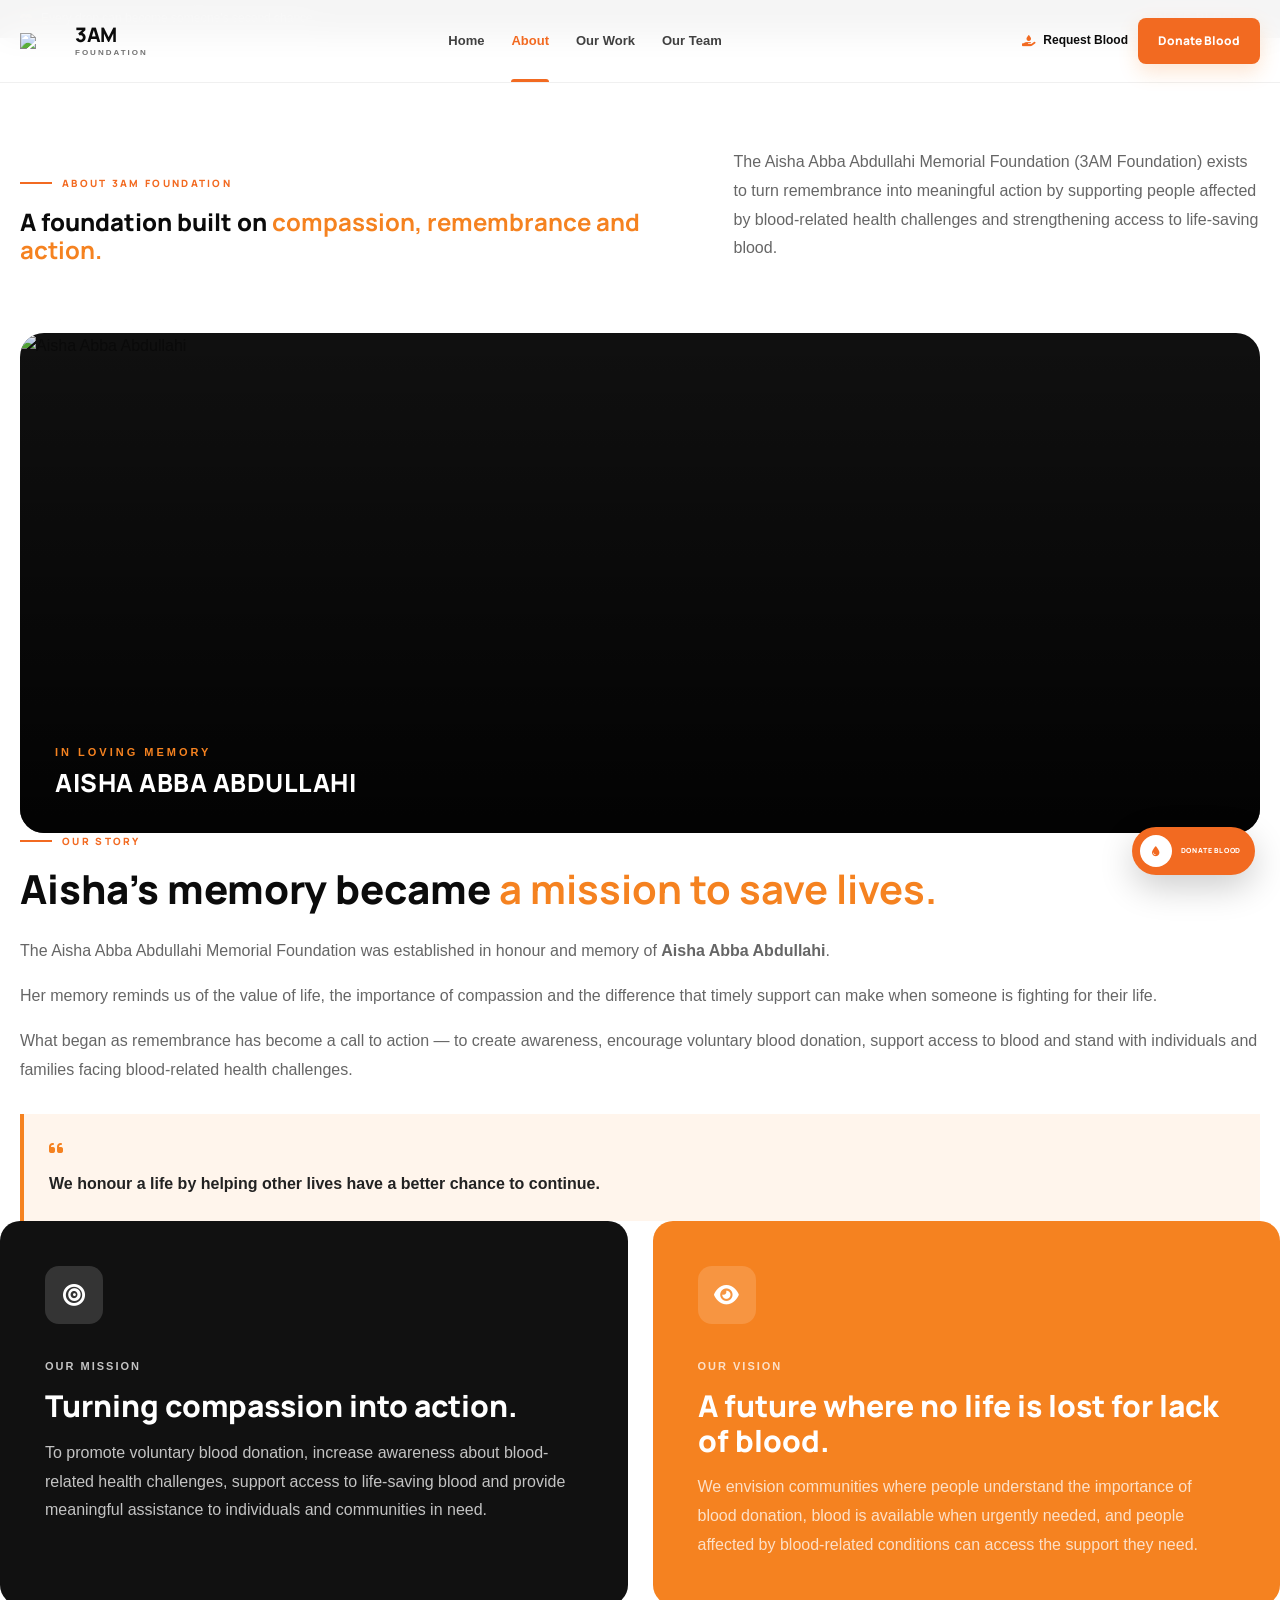
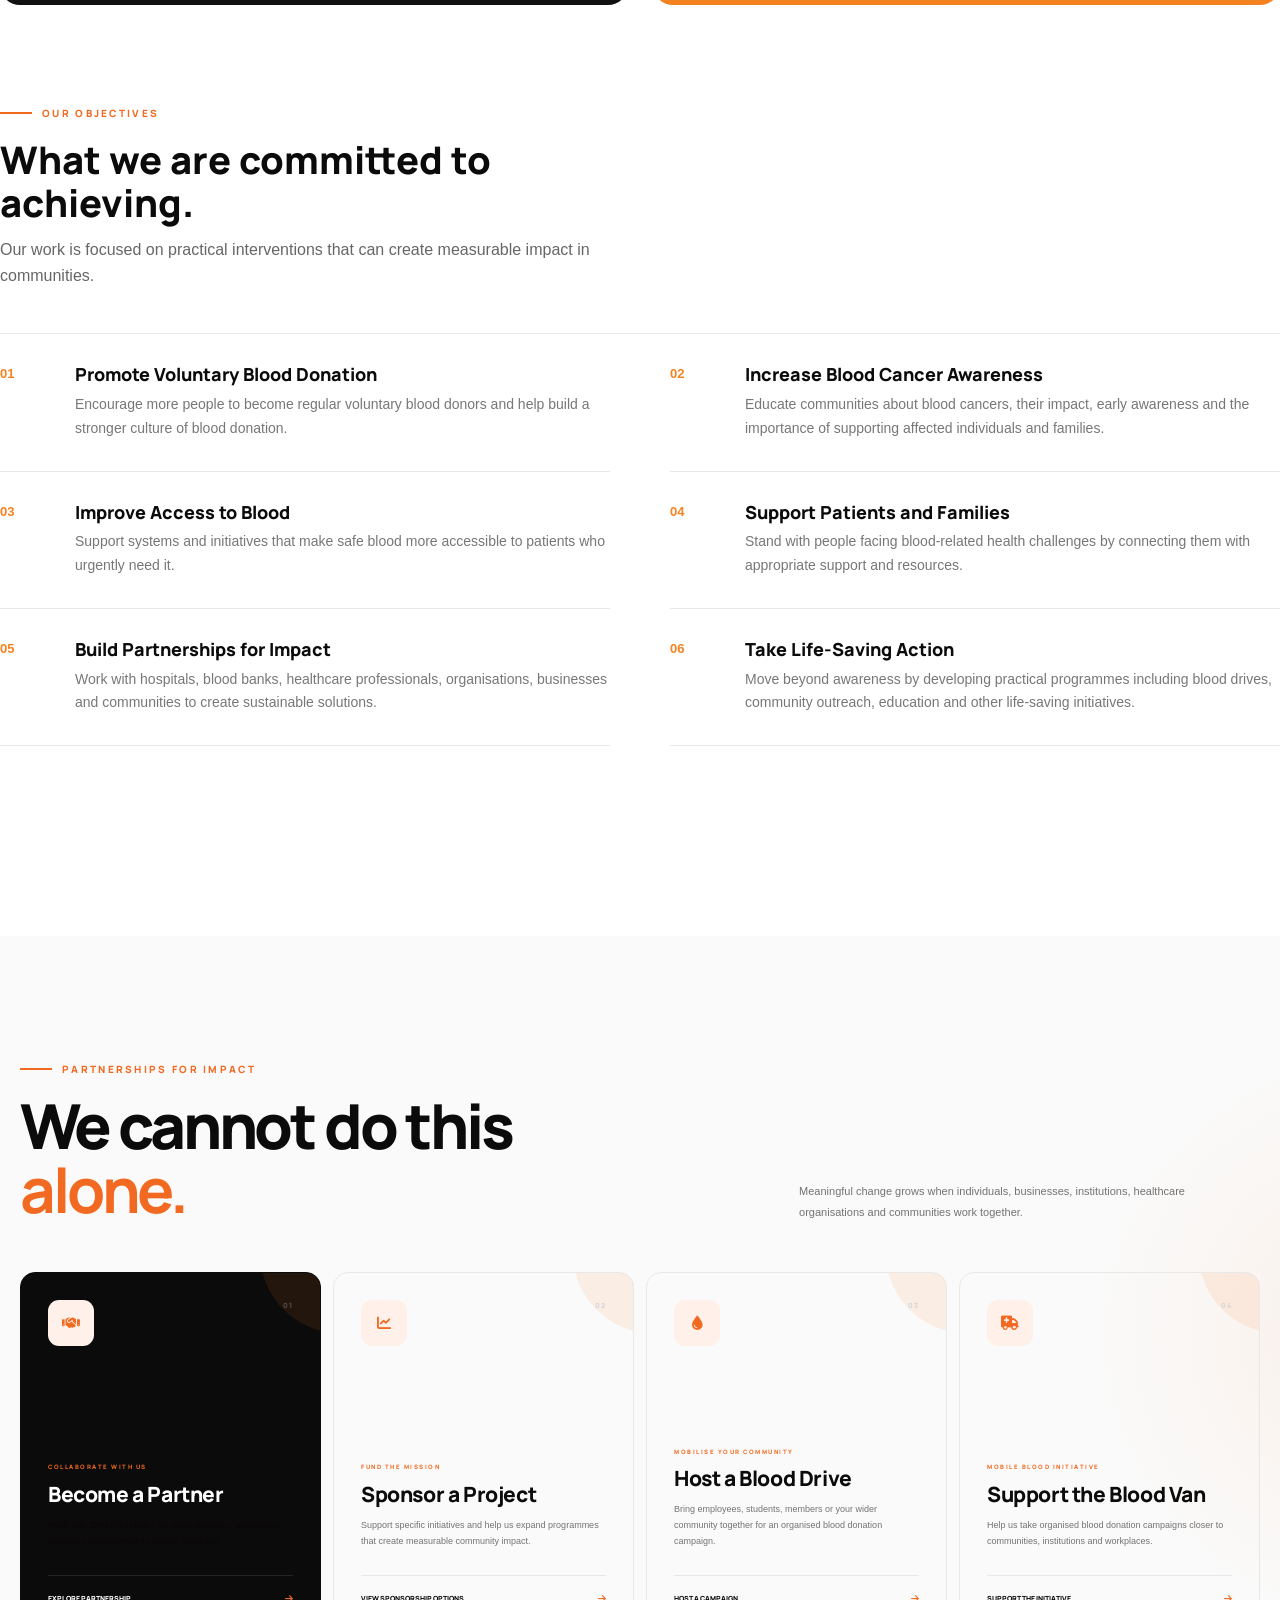
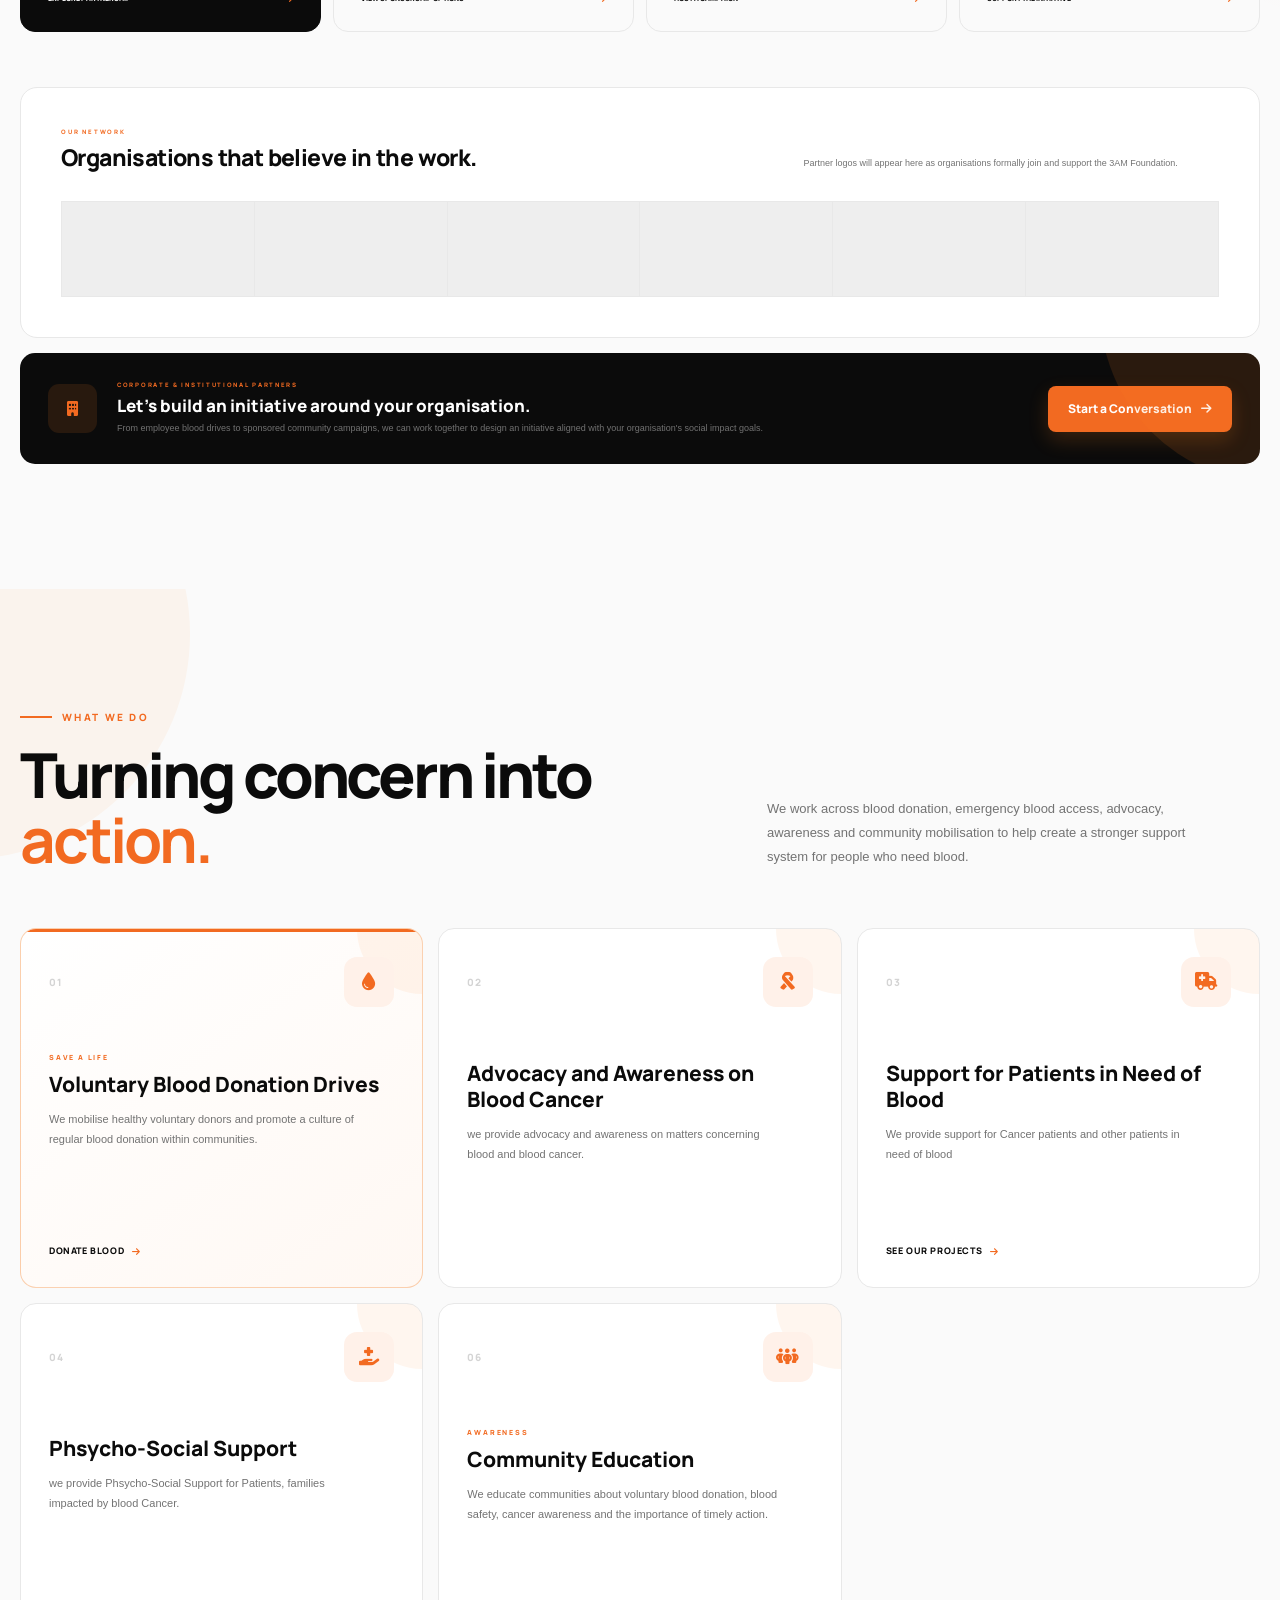
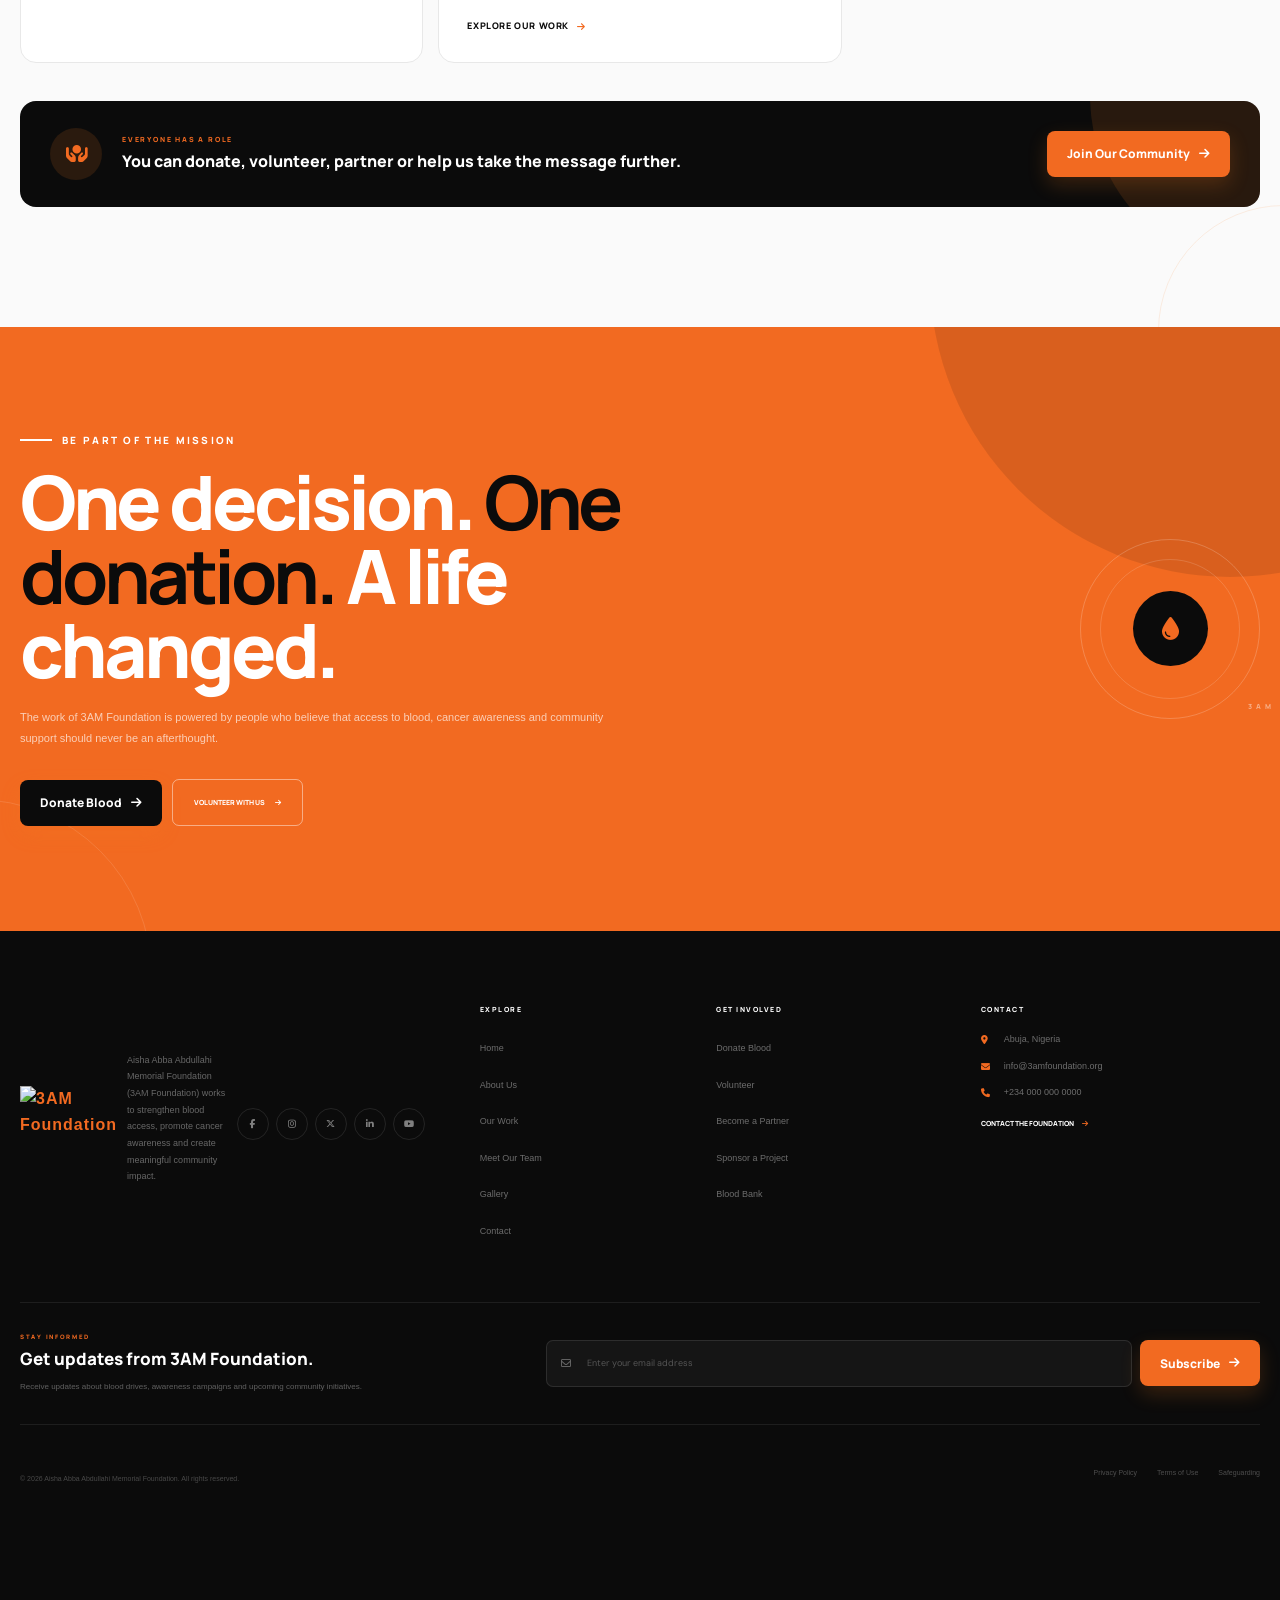
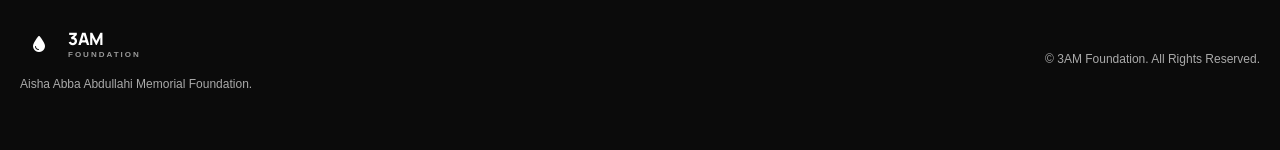
==== about.html @ 21e10d6b "Add files via upload" ====
<!DOCTYPE html>
<html lang="en">

<head>
    <meta charset="UTF-8">

    <meta name="viewport"
        content="width=device-width, initial-scale=1.0">

    <meta name="description"
        content="Aisha Abba Abdullahi Memorial Foundation (3AM Foundation) — advancing blood donation, blood cancer awareness, emergency blood access and community health advocacy.">

    <meta name="keywords"
        content="3AM Foundation, Aisha Abba Abdullahi Memorial Foundation, blood donation, blood cancer, blood bank, Nigeria, Abuja">

    <meta name="author"
        content="Aisha Abba Abdullahi Memorial Foundation">

    <meta name="theme-color"
        content="#f47b20">

    <title>
        3AM Foundation | Every Drop Can Save a Life
    </title>

    <!-- ================================
         GOOGLE FONTS
    ================================= -->

    <link rel="preconnect"
        href="https://fonts.googleapis.com">

    <link rel="preconnect"
        href="https://fonts.gstatic.com"
        crossorigin>

    <link href="https://fonts.googleapis.com/css2?family=DM+Sans:wght@400;500;600;700&family=Manrope:wght@400;500;600;700;800&display=swap"
        rel="stylesheet">


    <!-- ================================
         FONT AWESOME
    ================================= -->

    <link rel="stylesheet"
        href="https://cdnjs.cloudflare.com/ajax/libs/font-awesome/6.7.2/css/all.min.css">


    <!-- ================================
         MAIN STYLESHEET
    ================================= -->

    <link rel="stylesheet"
        href="style.css">

</head>


<body>


    <!-- ==================================================
         PAGE LOADER
    =================================================== -->

    <div class="page-loader" id="pageLoader">

        <div class="loader-content">

            <div class="loader-symbol">
                <i class="fa-solid fa-droplet"></i>
            </div>

            <span>3AM FOUNDATION</span>

        </div>

    </div>



    <!-- ==================================================
         ANNOUNCEMENT BAR
    =================================================== -->

    <div class="announcement-bar">

        <div class="container announcement-inner">

            <div class="announcement-message">

                <i class="fa-solid fa-heart-pulse"></i>

                <span>
                    Every drop can become someone's second chance.
                </span>

            </div>


            <a href="donate-blood.html"
                class="announcement-link">

                Donate Blood
                <i class="fa-solid fa-arrow-right"></i>

            </a>

        </div>

    </div>



    <!-- ==================================================
         NAVIGATION
    =================================================== -->

    <header class="site-header" id="siteHeader">

        <div class="container nav-container">


            <!-- LOGO -->

            <a href="index.html"
                class="brand"
                aria-label="3AM Foundation Home">

                <div class="brand-mark">

                    <img src="images/3amlogo.png">

                </div>


                <div class="brand-text">

                    <strong>3AM</strong>

                    <span>
                        FOUNDATION
                    </span>

                </div>

            </a>



            <!-- DESKTOP NAVIGATION -->

            <nav class="main-nav"
                id="mainNav"
                aria-label="Main Navigation">

                <ul>

                    <li>
                        <a href="index.html"
                            class="nav-link">
                            Home
                        </a>
                    </li>

                    <li>
                        <a href="about.html"
                            class="nav-link active">
                            About
                        </a>
                    </li>

                    <li>
                        <a href="ourwork.html"
                            class="nav-link">
                            Our Work
                        </a>
                    </li>


                    <li>
                        <a href="team.html"
                            class="nav-link">
                            Our Team
                        </a>
                    </li>


                </ul>

            </nav>



            <!-- NAV ACTIONS -->

            <div class="nav-actions">

                <a href="request-blood.html"
                    class="nav-request">

                    <i class="fa-solid fa-hand-holding-droplet"></i>

                    Request Blood

                </a>


                <a href="donate-blood.html"
                    class="btn btn-orange nav-donate">

                    Donate Blood

                </a>

            </div>



            <!-- MOBILE MENU BUTTON -->

            <button class="mobile-menu-toggle"
                id="mobileMenuToggle"
                aria-label="Open navigation menu"
                aria-expanded="false"
                aria-controls="mainNav">

                <span></span>
                <span></span>
                <span></span>

            </button>

        </div>

    </header>



    <!-- ==================================================
         MOBILE NAVIGATION OVERLAY
    =================================================== -->

    <div class="mobile-nav-overlay"
        id="mobileNavOverlay"></div>



    <!-- ==================================================
         MAIN CONTENT
    =================================================== -->

    <main id="mainContent">


        <!-- ==================================================
             INDEX PART 2 WILL START HERE
        =================================================== -->

       <!-- ==================================================
     HERO SECTION
================================================== -->




<!-- ==================================================
     ABOUT 3AM FOUNDATION
================================================== -->

<section class="home-about-section" id="about">

    <div class="container">

        <!-- ==================================================
             SECTION HEADER
        ================================================== -->

        <div class="home-about-header reveal">

            <div>

                <div class="section-eyebrow">

                    <span></span>

                    ABOUT 3AM FOUNDATION

                </div>

                <h2>

                    A foundation built on
                    <strong>compassion, remembrance and action.</strong>

                </h2>

            </div>

            <div class="home-about-intro">

                <p>

                    The Aisha Abba Abdullahi Memorial Foundation
                    (3AM Foundation) exists to turn remembrance
                    into meaningful action by supporting people
                    affected by blood-related health challenges
                    and strengthening access to life-saving blood.

                </p>

            </div>

        </div>



        <!-- ==================================================
             OUR STORY
        ================================================== -->

      <div class="home-about-story-image">

    <img
        src="images/aisha.jpeg"
        alt="Aisha Abba Abdullahi"
    >

    <div class="aisha-image-overlay">

        <span>
            IN LOVING MEMORY
        </span>

        <h4>
            AISHA ABBA ABDULLAHI
        </h4>

    </div>

</div>


            <div class="home-about-story-content">

                <div class="section-eyebrow">

                    <span></span>

                    OUR STORY

                </div>

                <h3>

                    Aisha's memory became
                    <strong>a mission to save lives.</strong>

                </h3>

                <p>

                    The Aisha Abba Abdullahi Memorial Foundation
                    was established in honour and memory of
                    <strong>Aisha Abba Abdullahi</strong>.

                </p>

                <p>

                    Her memory reminds us of the value of life,
                    the importance of compassion and the difference
                    that timely support can make when someone is
                    fighting for their life.

                </p>

                <p>

                    What began as remembrance has become a call
                    to action — to create awareness, encourage
                    voluntary blood donation, support access to
                    blood and stand with individuals and families
                    facing blood-related health challenges.

                </p>

                <div class="story-highlight">

                    <i class="fa-solid fa-quote-left"></i>

                    <p>

                        We honour a life by helping other lives
                        have a better chance to continue.

                    </p>

                </div>

            </div>

        </div>



        <!-- ==================================================
             MISSION & VISION
        ================================================== -->

        <div class="home-about-purpose reveal">

            <!-- MISSION -->

            <div class="about-purpose-card">

                <div class="about-purpose-icon">

                    <i class="fa-solid fa-bullseye"></i>

                </div>

                <span>
                    OUR MISSION
                </span>

                <h3>
                    Turning compassion into action.
                </h3>

                <p>

                    To promote voluntary blood donation,
                    increase awareness about blood-related
                    health challenges, support access to
                    life-saving blood and provide meaningful
                    assistance to individuals and communities
                    in need.

                </p>

            </div>



            <!-- VISION -->

            <div class="about-purpose-card">

                <div class="about-purpose-icon">

                    <i class="fa-solid fa-eye"></i>

                </div>

                <span>
                    OUR VISION
                </span>

                <h3>
                    A future where no life is lost for lack of blood.
                </h3>

                <p>

                    We envision communities where people
                    understand the importance of blood donation,
                    blood is available when urgently needed,
                    and people affected by blood-related
                    conditions can access the support they need.

                </p>

            </div>

        </div>



        <!-- ==================================================
             OUR OBJECTIVES
        ================================================== -->

        <div class="home-about-objectives reveal">

            <div class="objectives-header">

                <div class="section-eyebrow">

                    <span></span>

                    OUR OBJECTIVES

                </div>

                <h3>
                    What we are committed to achieving.
                </h3>

                <p>

                    Our work is focused on practical interventions
                    that can create measurable impact in communities.

                </p>

            </div>


            <div class="objectives-list">

                <!-- OBJECTIVE 01 -->

                <div class="objective-item">

                    <div class="objective-number">
                        01
                    </div>

                    <div>

                        <h4>
                            Promote Voluntary Blood Donation
                        </h4>

                        <p>

                            Encourage more people to become
                            regular voluntary blood donors and
                            help build a stronger culture of
                            blood donation.

                        </p>

                    </div>

                </div>



                <!-- OBJECTIVE 02 -->

                <div class="objective-item">

                    <div class="objective-number">
                        02
                    </div>

                    <div>

                        <h4>
                            Increase Blood Cancer Awareness
                        </h4>

                        <p>

                            Educate communities about blood
                            cancers, their impact, early awareness
                            and the importance of supporting
                            affected individuals and families.

                        </p>

                    </div>

                </div>



                <!-- OBJECTIVE 03 -->

                <div class="objective-item">

                    <div class="objective-number">
                        03
                    </div>

                    <div>

                        <h4>
                            Improve Access to Blood
                        </h4>

                        <p>

                            Support systems and initiatives that
                            make safe blood more accessible to
                            patients who urgently need it.

                        </p>

                    </div>

                </div>



                <!-- OBJECTIVE 04 -->

                <div class="objective-item">

                    <div class="objective-number">
                        04
                    </div>

                    <div>

                        <h4>
                            Support Patients and Families
                        </h4>

                        <p>

                            Stand with people facing blood-related
                            health challenges by connecting them
                            with appropriate support and resources.

                        </p>

                    </div>

                </div>



                <!-- OBJECTIVE 05 -->

                <div class="objective-item">

                    <div class="objective-number">
                        05
                    </div>

                    <div>

                        <h4>
                            Build Partnerships for Impact
                        </h4>

                        <p>

                            Work with hospitals, blood banks,
                            healthcare professionals, organisations,
                            businesses and communities to create
                            sustainable solutions.

                        </p>

                    </div>

                </div>



                <!-- OBJECTIVE 06 -->

                <div class="objective-item">

                    <div class="objective-number">
                        06
                    </div>

                    <div>

                        <h4>
                            Take Life-Saving Action
                        </h4>

                        <p>

                            Move beyond awareness by developing
                            practical programmes including blood
                            drives, community outreach, education
                            and other life-saving initiatives.

                        </p>

                    </div>

                </div>

            </div>

        </div>
    </div>

</section>


<!-- ==================================================
     PARTNERS & SPONSORS
================================================== -->

<section class="home-partners-section" id="partners">

    <div class="container">

        <!-- ==================================================
             SECTION HEADER
        ================================================== -->

        <div class="home-partners-header reveal">

            <div>

                <div class="section-eyebrow">

                    <span></span>

                    PARTNERSHIPS FOR IMPACT

                </div>


                <h2>

                    We cannot do this
                    <strong>alone.</strong>

                </h2>

            </div>


            <p>

                Meaningful change grows when individuals,
                businesses, institutions, healthcare
                organisations and communities work together.

            </p>

        </div>



        <!-- ==================================================
             PARTNERSHIP CARDS
        ================================================== -->

        <div class="partnership-options">


            <!-- ==================================================
                 BECOME A PARTNER
            ================================================== -->

            <a
                href="partners.html"
                class="partnership-card partnership-card-primary reveal"
            >

                <div class="partnership-card-top">

                    <div class="partnership-icon">

                        <i class="fa-solid fa-handshake"></i>

                    </div>


                    <span class="partnership-number">
                        01
                    </span>

                </div>


                <div class="partnership-card-content">

                    <span>
                        COLLABORATE WITH US
                    </span>


                    <h3>
                        Become a Partner
                    </h3>


                    <p>

                        Work with 3AM Foundation on
                        blood donation, awareness,
                        advocacy and community
                        impact initiatives.

                    </p>

                </div>


                <div class="partnership-card-footer">

                    <span>
                        Explore Partnership
                    </span>

                    <i class="fa-solid fa-arrow-right"></i>

                </div>

            </a>



            <!-- ==================================================
                 SPONSOR PROJECTS
            ================================================== -->

            <a
                href="sponsors.html"
                class="partnership-card reveal"
            >

                <div class="partnership-card-top">

                    <div class="partnership-icon">

                        <i class="fa-solid fa-chart-line"></i>

                    </div>


                    <span class="partnership-number">
                        02
                    </span>

                </div>


                <div class="partnership-card-content">

                    <span>
                        FUND THE MISSION
                    </span>


                    <h3>
                        Sponsor a Project
                    </h3>


                    <p>

                        Support specific initiatives
                        and help us expand programmes
                        that create measurable
                        community impact.

                    </p>

                </div>


                <div class="partnership-card-footer">

                    <span>
                        View Sponsorship Options
                    </span>

                    <i class="fa-solid fa-arrow-right"></i>

                </div>

            </a>



            <!-- ==================================================
                 HOST A BLOOD DRIVE
            ================================================== -->

            <a
                href="partners.html#blood-drive"
                class="partnership-card reveal"
            >

                <div class="partnership-card-top">

                    <div class="partnership-icon">

                        <i class="fa-solid fa-droplet"></i>

                    </div>


                    <span class="partnership-number">
                        03
                    </span>

                </div>


                <div class="partnership-card-content">

                    <span>
                        MOBILISE YOUR COMMUNITY
                    </span>


                    <h3>
                        Host a Blood Drive
                    </h3>


                    <p>

                        Bring employees, students,
                        members or your wider community
                        together for an organised
                        blood donation campaign.

                    </p>

                </div>


                <div class="partnership-card-footer">

                    <span>
                        Host a Campaign
                    </span>

                    <i class="fa-solid fa-arrow-right"></i>

                </div>

            </a>



            <!-- ==================================================
                 SUPPORT THE VAN
            ================================================== -->

            <a
                href="sponsors.html#blood-donation-van"
                class="partnership-card reveal"
            >

                <div class="partnership-card-top">

                    <div class="partnership-icon">

                        <i class="fa-solid fa-truck-medical"></i>

                    </div>


                    <span class="partnership-number">
                        04
                    </span>

                </div>


                <div class="partnership-card-content">

                    <span>
                        MOBILE BLOOD INITIATIVE
                    </span>


                    <h3>
                        Support the Blood Van
                    </h3>


                    <p>

                        Help us take organised blood
                        donation campaigns closer to
                        communities, institutions and
                        workplaces.

                    </p>

                </div>


                <div class="partnership-card-footer">

                    <span>
                        Support the Initiative
                    </span>

                    <i class="fa-solid fa-arrow-right"></i>

                </div>

            </a>

        </div>



        <!-- ==================================================
             PARTNER LOGOS
        ================================================== -->

        <div class="partner-network reveal">

            <div class="partner-network-header">

                <div>

                    <span>
                        OUR NETWORK
                    </span>

                    <h3>
                        Organisations that believe
                        in the work.
                    </h3>

                </div>


                <p>

                    Partner logos will appear here as
                    organisations formally join and
                    support the 3AM Foundation.

                </p>

            </div>



            <!-- ==================================================
                 LOGO GRID
            ================================================== -->

            <div class="partner-logo-grid">


                <div class="partner-logo">

                    <img
                        src="images/partners/partner-01.png"
                        alt="Partner organisation"
                        loading="lazy"
                    >

                </div>


                <div class="partner-logo">

                    <img
                        src="images/partners/partner-02.png"
                        alt="Partner organisation"
                        loading="lazy"
                    >

                </div>


                <div class="partner-logo">

                    <img
                        src="images/partners/partner-03.png"
                        alt="Partner organisation"
                        loading="lazy"
                    >

                </div>


                <div class="partner-logo">

                    <img
                        src="images/partners/partner-04.png"
                        alt="Partner organisation"
                        loading="lazy"
                    >

                </div>


                <div class="partner-logo">

                    <img
                        src="images/partners/partner-05.png"
                        alt="Partner organisation"
                        loading="lazy"
                    >

                </div>


                <div class="partner-logo">

                    <img
                        src="images/partners/partner-06.png"
                        alt="Partner organisation"
                        loading="lazy"
                    >

                </div>


            </div>

        </div>



        <!-- ==================================================
             CORPORATE CTA
        ================================================== -->

        <div class="corporate-partner-cta reveal">

            <div class="corporate-partner-cta-icon">

                <i class="fa-solid fa-building"></i>

            </div>


            <div class="corporate-partner-cta-content">

                <span>
                    CORPORATE &amp; INSTITUTIONAL PARTNERS
                </span>


                <h3>
                    Let's build an initiative
                    around your organisation.
                </h3>


                <p>

                    From employee blood drives to sponsored
                    community campaigns, we can work together
                    to design an initiative aligned with your
                    organisation's social impact goals.

                </p>

            </div>


            <a
                href="contact.html"
                class="btn btn-orange"
            >

                Start a Conversation

                <i class="fa-solid fa-arrow-right"></i>

            </a>

        </div>

    </div>

</section>


<!-- ==================================================
     WHAT WE DO
================================================== -->

<section class="what-we-do-section" id="what-we-do">

    <div class="container">


        <!-- ==================================================
             SECTION INTRO
        ================================================== -->

        <div class="what-we-do-header reveal">

            <div>

                <div class="section-eyebrow">

                    <span></span>

                    WHAT WE DO

                </div>


                <h2>

                    Turning concern into
                    <strong>action.</strong>

                </h2>

            </div>


            <div class="what-we-do-intro">

                <p>

                    We work across blood donation,
                    emergency blood access, advocacy,
                    awareness and community mobilisation
                    to help create a stronger support system
                    for people who need blood.

                </p>

            </div>

        </div>



        <!-- ==================================================
             SERVICES GRID
        ================================================== -->

        <div class="services-grid">


            <!-- ==================================================
                 01 — BLOOD DONATION
            ================================================== -->

            <article
                class="service-card service-card-featured reveal"
            >

                <div class="service-card-top">

                    <span class="service-number">
                        01
                    </span>


                    <div class="service-icon">

                        <i class="fa-solid fa-droplet"></i>

                    </div>

                </div>


                <div class="service-card-content">

                    <span class="service-label">
                        SAVE A LIFE
                    </span>


                    <h3>
                        Voluntary Blood Donation Drives
                    </h3>


                    <p>
                        We mobilise healthy voluntary donors
                        and promote a culture of regular blood
                        donation within communities.
                    </p>

                </div>


                <a
                    href="donate-blood.html"
                    class="service-link"
                >

                    Donate Blood

                    <i class="fa-solid fa-arrow-right"></i>

                </a>

            </article>



            <!-- ==================================================
                 02 -- CANCER SUPPORT
            ================================================== -->

            <article
                class="service-card reveal"
            >

                <div class="service-card-top">

                    <span class="service-number">
                        02
                    </span>


                    <div class="service-icon">

                        <i class="fa-solid fa-ribbon"></i>

                    </div>

                </div>


                <div class="service-card-content">

                    <span class="service-label">
                    </span>


                    <h3>
Advocacy and Awareness on Blood Cancer                  
                  </h3>


                    <p>
                       we provide advocacy and awareness on matters concerning blood and blood cancer.
                    </p>

                </div>


              

            </article>



            <!-- ==================================================
                 03 — PATIENT SUPPORT
            ================================================== -->

            <article
                class="service-card reveal"
            >

                <div class="service-card-top">

                    <span class="service-number">
                        03
                    </span>


                    <div class="service-icon">

                        <i class="fa-solid fa-truck-medical"></i>

                    </div>

                </div>


                <div class="service-card-content">

                    <span class="service-label">
                    </span>


                    <h3>
                   Support for Patients in Need of Blood </h3>


                    <p>
                        We provide support for Cancer patients and other patients in need of blood
                    </p>

                </div>


                <a
                    href="ourwork.html"
                    class="service-link"
                >

                    See Our Projects

                    <i class="fa-solid fa-arrow-right"></i>

                </a>

            </article>



            <!-- ==================================================
                 04 — BLOOD REQUESTS
            ================================================== -->

            <article
                class="service-card reveal"
            >

                <div class="service-card-top">

                    <span class="service-number">
                        04
                    </span>


                    <div class="service-icon">

                        <i class="fa-solid fa-hand-holding-medical"></i>

                    </div>

                </div>


                <div class="service-card-content">

                    <span class="service-label">
                    </span>


                    <h3>
Phsycho-Social Support                    </h3>


                    <p>
                        we provide Phsycho-Social Support for Patients, families impacted by blood Cancer.
                    </p>

                </div>


                <!-- <a
                    href="request-blood.html"
                    class="service-link"
                >

                    Request Blood

                    <i class="fa-solid fa-arrow-right"></i>

                </a> -->

            </article>





            <!-- ==================================================
                 06 — COMMUNITY EDUCATION
            ================================================== -->

            <article
                class="service-card reveal"
            >

                <div class="service-card-top">

                    <span class="service-number">
                        06
                    </span>


                    <div class="service-icon">

                        <i class="fa-solid fa-people-group"></i>

                    </div>

                </div>


                <div class="service-card-content">

                    <span class="service-label">
                        AWARENESS
                    </span>


                    <h3>
                        Community Education
                    </h3>


                    <p>
                        We educate communities about voluntary
                        blood donation, blood safety, cancer
                        awareness and the importance of timely
                        action.
                    </p>

                </div>


                <a
                    href="ourwork.html"
                    class="service-link"
                >

                    Explore Our Work

                    <i class="fa-solid fa-arrow-right"></i>

                </a>

            </article>

        </div>



        <!-- ==================================================
             BOTTOM CTA
        ================================================== -->

        <div class="what-we-do-bottom reveal">

            <div class="what-we-do-bottom-icon">

                <i class="fa-solid fa-hands-holding-circle"></i>

            </div>


            <div class="what-we-do-bottom-content">

                <span>
                    EVERYONE HAS A ROLE
                </span>


                <h3>
                    You can donate, volunteer,
                    partner or help us take the
                    message further.
                </h3>

            </div>


            <a
                href="volunteer.html"
                class="btn btn-orange"
            >

                Join Our Community

                <i class="fa-solid fa-arrow-right"></i>

            </a>

        </div>

    </div>

</section>




<!-- ==================================================
     FINAL CALL TO ACTION
================================================== -->

<section class="final-impact-section">

    <div class="container">

        <div class="final-impact-wrapper reveal">

            <div class="final-impact-content">

                <div class="section-eyebrow final-impact-eyebrow">

                    <span></span>

                    BE PART OF THE MISSION

                </div>


                <h2>

                    One decision.
                    <strong>One donation.</strong>
                    A life changed.

                </h2>


                <p>

                    The work of 3AM Foundation is powered by
                    people who believe that access to blood,
                    cancer awareness and community support
                    should never be an afterthought.

                </p>


                <div class="final-impact-actions">

                    <a
                        href="donate-blood.html"
                        class="btn btn-orange"
                    >

                        Donate Blood

                        <i class="fa-solid fa-arrow-right"></i>

                    </a>


                    <a
                        href="volunteer.html"
                        class="btn btn-outline-light"
                    >

                        Volunteer With Us

                        <i class="fa-solid fa-arrow-right"></i>

                    </a>

                </div>

            </div>


            <div class="final-impact-mark">

                <div class="final-impact-circle">

                    <i class="fa-solid fa-droplet"></i>

                </div>

                <span>
                    3AM
                </span>

            </div>

        </div>

    </div>

</section>



<!-- ==================================================
     FOOTER
================================================== -->

<footer class="site-footer">

    <div class="container">

        <!-- ==================================================
             FOOTER TOP
        ================================================== -->

        <div class="footer-main">

            <!-- ==================================================
                 BRAND
            ================================================== -->

            <div class="footer-brand">

                <a
                    href="index.html"
                    class="footer-logo"
                >

                    <img
                        src="assets/logo/3am-logo.png"
                        alt="3AM Foundation logo"
                    >

                </a>


                <p>

                    Aisha Abba Abdullahi Memorial Foundation
                    (3AM Foundation) works to strengthen blood
                    access, promote cancer awareness and create
                    meaningful community impact.

                </p>


                <div class="footer-socials">

                    <a
                        href="#"
                        aria-label="Facebook"
                    >

                        <i class="fa-brands fa-facebook-f"></i>

                    </a>


                    <a
                        href="#"
                        aria-label="Instagram"
                    >

                        <i class="fa-brands fa-instagram"></i>

                    </a>


                    <a
                        href="#"
                        aria-label="X"
                    >

                        <i class="fa-brands fa-x-twitter"></i>

                    </a>


                    <a
                        href="#"
                        aria-label="LinkedIn"
                    >

                        <i class="fa-brands fa-linkedin-in"></i>

                    </a>


                    <a
                        href="#"
                        aria-label="YouTube"
                    >

                        <i class="fa-brands fa-youtube"></i>

                    </a>

                </div>

            </div>



            <!-- ==================================================
                 QUICK LINKS
            ================================================== -->

            <div class="footer-column">

                <h4>
                    Explore
                </h4>


                <ul>

                    <li>
                        <a href="index.html">
                            Home
                        </a>
                    </li>

                    <li>
                        <a href="about.html">
                            About Us
                        </a>
                    </li>

                    <li>
                        <a href="our-work.html">
                            Our Work
                        </a>
                    </li>

                    <li>
                        <a href="team.html">
                            Meet Our Team
                        </a>
                    </li>

                    <li>
                        <a href="gallery.html">
                            Gallery
                        </a>
                    </li>

                    <li>
                        <a href="contact.html">
                            Contact
                        </a>
                    </li>

                </ul>

            </div>



            <!-- ==================================================
                 GET INVOLVED
            ================================================== -->

            <div class="footer-column">

                <h4>
                    Get Involved
                </h4>


                <ul>

                    <li>
                        <a href="donate-blood.html">
                            Donate Blood
                        </a>
                    </li>


                    <li>
                        <a href="volunteer.html">
                            Volunteer
                        </a>
                    </li>

                    <li>
                        <a href="partners.html">
                            Become a Partner
                        </a>
                    </li>

                    <li>
                        <a href="sponsors.html">
                            Sponsor a Project
                        </a>
                    </li>

                    <li>
                        <a href="blood-bank.html">
                            Blood Bank
                        </a>
                    </li>

                </ul>

            </div>



            <!-- ==================================================
                 CONTACT
            ================================================== -->

            <div class="footer-column footer-contact">

                <h4>
                    Contact
                </h4>


                <div class="footer-contact-item">

                    <i class="fa-solid fa-location-dot"></i>

                    <span>
                        Abuja, Nigeria
                    </span>

                </div>


                <div class="footer-contact-item">

                    <i class="fa-solid fa-envelope"></i>

                    <a href="mailto:info@3amfoundation.org">

                        info@3amfoundation.org

                    </a>

                </div>


                <div class="footer-contact-item">

                    <i class="fa-solid fa-phone"></i>

                    <a href="tel:+2340000000000">

                        +234 000 000 0000

                    </a>

                </div>


                <a
                    href="contact.html"
                    class="footer-contact-link"
                >

                    Contact the Foundation

                    <i class="fa-solid fa-arrow-right"></i>

                </a>

            </div>

        </div>



        <!-- ==================================================
             NEWSLETTER / UPDATES
        ================================================== -->

        <div class="footer-updates">

            <div class="footer-updates-content">

                <span>
                    STAY INFORMED
                </span>


                <h3>
                    Get updates from 3AM Foundation.
                </h3>


                <p>

                    Receive updates about blood drives,
                    awareness campaigns and upcoming
                    community initiatives.

                </p>

            </div>


            <form
                class="footer-subscribe-form"
                id="footerSubscribeForm"
            >

                <div class="footer-input-wrap">

                    <i class="fa-regular fa-envelope"></i>

                    <input
                        type="email"
                        name="email"
                        placeholder="Enter your email address"
                        autocomplete="email"
                        required
                    >

                </div>


                <button
                    type="submit"
                    class="btn btn-orange"
                >

                    Subscribe

                    <i class="fa-solid fa-arrow-right"></i>

                </button>

            </form>

        </div>



        <!-- ==================================================
             FOOTER BOTTOM
        ================================================== -->

        <div class="footer-bottom">

            <p>

                © <span id="currentYear">2026</span>
                Aisha Abba Abdullahi Memorial Foundation.
                All rights reserved.

            </p>


            <div class="footer-legal">

                <a href="#">
                    Privacy Policy
                </a>

                <a href="#">
                    Terms of Use
                </a>

                <a href="#">
                    Safeguarding
                </a>

            </div>

        </div>

    </div>

</footer>



<!-- ==================================================
     FLOATING DONATE BUTTON
================================================== -->

<a
    href="donate-blood.html"
    class="floating-donate"
    aria-label="Donate Blood"
>

    <span class="floating-donate-icon">

        <i class="fa-solid fa-droplet"></i>

    </span>


    <span class="floating-donate-text">

        Donate Blood

    </span>

</a>



<!-- ==================================================
     BACK TO TOP
================================================== -->

<button
    class="back-to-top"
    id="backToTop"
    aria-label="Back to top"
>

    <i class="fa-solid fa-arrow-up"></i>

</button>



<!-- ==================================================
     MOBILE ACTION BAR
================================================== -->

<div class="mobile-action-bar">

    <a href="donate-blood.html">

        <i class="fa-solid fa-droplet"></i>

        <span>
            Donate
        </span>

    </a>


    <a href="request-blood.html">

        <i class="fa-solid fa-hand-holding-medical"></i>

        <span>
            Request
        </span>

    </a>


    <a href="blood-bank.html">

        <i class="fa-solid fa-building-columns"></i>

        <span>
            Blood Bank
        </span>

    </a>


    <a href="contact.html">

        <i class="fa-solid fa-phone"></i>

        <span>
            Contact
        </span>

    </a>

</div>

    </main>



    <!-- ==================================================
         FOOTER PLACEHOLDER
         FULL FOOTER WILL BE ADDED LATER
    =================================================== -->

    <footer class="site-footer">

        <div class="container footer-placeholder">

            <div>

                <div class="footer-brand">

                    <div class="brand-mark">

                        <i class="fa-solid fa-droplet"></i>

                    </div>

                    <div class="brand-text">

                        <strong>3AM</strong>

                        <span>FOUNDATION</span>

                    </div>

                </div>

                <p>
                    Aisha Abba Abdullahi Memorial Foundation.
                </p>

            </div>


            <p class="footer-copy">

                © <span id="currentYear"></span>
                3AM Foundation.
                All Rights Reserved.

            </p>

        </div>

    </footer>



    <!-- ==================================================
         MAIN JAVASCRIPT
    =================================================== -->

    <script src="script.js"></script>

</body>

</html>
---- style.css ----
/* =========================================================
   3AM FOUNDATION
   GLOBAL STYLESHEET
========================================================= */


/* =========================================================
   ROOT VARIABLES
========================================================= */

:root {

    /* Brand Colors */

    --orange: #f47b20;
    --orange-dark: #d9630d;
    --orange-light: #fff1e6;
    --orange-soft: #fff8f3;

    --black: #0b0b0b;
    --black-soft: #151515;

    --white: #ffffff;

    --grey-50: #fafafa;
    --grey-100: #f4f4f4;
    --grey-200: #e8e8e8;
    --grey-300: #d4d4d4;
    --grey-500: #737373;
    --grey-700: #404040;

    /* Typography */

    --font-heading: "Manrope", sans-serif;
    --font-body: "DM Sans", sans-serif;

    /* Layout */

    --container-width: 1240px;

    /* Radius */

    --radius-small: 8px;
    --radius-medium: 14px;
    --radius-large: 24px;

    /* Shadows */

    --shadow-small:
        0 4px 18px rgba(0, 0, 0, 0.06);

    --shadow-medium:
        0 12px 35px rgba(0, 0, 0, 0.10);

    --shadow-large:
        0 25px 70px rgba(0, 0, 0, 0.15);

    /* Transition */

    --transition-fast:
        0.2s ease;

    --transition:
        0.35s ease;

}


/* =========================================================
   RESET
========================================================= */

* {

    margin: 0;
    padding: 0;

    box-sizing: border-box;

}


html {

    scroll-behavior: smooth;

}


body {

    font-family: var(--font-body);

    background: var(--white);

    color: var(--black);

    line-height: 1.6;

    overflow-x: hidden;

}


body.menu-open {

    overflow: hidden;

}


img {

    max-width: 100%;

    display: block;

}


a {

    color: inherit;

    text-decoration: none;

}


button,
input,
textarea,
select {

    font: inherit;

}


button {

    border: none;

    cursor: pointer;

}


ul {

    list-style: none;

}


/* =========================================================
   GLOBAL CONTAINER
========================================================= */

.container {

    width: min(
        calc(100% - 40px),
        var(--container-width)
    );

    margin-inline: auto;

}


/* =========================================================
   TYPOGRAPHY
========================================================= */

h1,
h2,
h3,
h4,
h5,
h6 {

    font-family: var(--font-heading);

    line-height: 1.15;

    font-weight: 800;

}


p {

    color: var(--grey-700);

}


/* =========================================================
   PAGE LOADER
========================================================= */

.page-loader {

    position: fixed;

    inset: 0;

    z-index: 9999;

    display: flex;

    align-items: center;

    justify-content: center;

    background: var(--black);

    transition:
        opacity 0.6s ease,
        visibility 0.6s ease;

}


.page-loader.loaded {

    opacity: 0;

    visibility: hidden;

}


.loader-content {

    display: flex;

    flex-direction: column;

    align-items: center;

    gap: 14px;

    color: var(--white);

    font-family: var(--font-heading);

    font-size: 12px;

    letter-spacing: 3px;

    font-weight: 700;

}


.loader-symbol {

    width: 58px;

    height: 58px;

    display: flex;

    align-items: center;

    justify-content: center;

    border-radius: 50%;

    background: var(--orange);

    color: var(--white);

    font-size: 25px;

    animation: loaderPulse 1.2s infinite ease-in-out;

}


/* =========================================================
   ANNOUNCEMENT BAR
========================================================= */

.announcement-bar {

    background: var(--black);

    color: var(--white);

    min-height: 38px;

    display: flex;

    align-items: center;

}


.announcement-inner {

    display: flex;

    align-items: center;

    justify-content: space-between;

    gap: 20px;

}


.announcement-message {

    display: flex;

    align-items: center;

    gap: 9px;

    font-size: 12px;

    font-weight: 500;

}


.announcement-message i {

    color: var(--orange);

}


.announcement-link {

    display: flex;

    align-items: center;

    gap: 7px;

    color: var(--orange);

    font-size: 12px;

    font-weight: 700;

    text-transform: uppercase;

    letter-spacing: 0.5px;

    transition:
        color var(--transition-fast),
        gap var(--transition-fast);

}


.announcement-link:hover {

    color: var(--white);

    gap: 11px;

}


/* =========================================================
   HEADER
========================================================= */

.site-header {

    position: sticky;

    top: 0;

    z-index: 1000;

    background:
        rgba(255, 255, 255, 0.96);

    backdrop-filter:
        blur(15px);

    border-bottom:
        1px solid rgba(0, 0, 0, 0.06);

    transition:
        box-shadow var(--transition),
        background var(--transition);

}


.site-header.scrolled {

    box-shadow: var(--shadow-small);

}


/* =========================================================
   NAV CONTAINER
========================================================= */

.nav-container {

    min-height: 82px;

    display: flex;

    align-items: center;

    justify-content: space-between;

    gap: 25px;

}


/* =========================================================
   BRAND
========================================================= */

.brand {

    display: inline-flex;

    align-items: center;

    gap: 11px;

    flex-shrink: 0;

}


.brand-mark {

    width: 44px;

    height: 44px;

    border-radius: 12px;

    display: flex;

    align-items: center;

    justify-content: center;


    font-size: 20px;


}


.brand-text {

    display: flex;

    flex-direction: column;

    line-height: 1;

}


.brand-text strong {

    font-family: var(--font-heading);

    font-size: 20px;

    font-weight: 800;

    letter-spacing: -0.5px;

}


.brand-text span {

    margin-top: 4px;

    color: var(--grey-500);

    font-size: 8px;

    letter-spacing: 2px;

    font-weight: 700;

}


/* =========================================================
   MAIN NAVIGATION
========================================================= */

.main-nav ul {

    display: flex;

    align-items: center;

    gap: 27px;

}


.nav-link {

    position: relative;

    display: inline-flex;

    align-items: center;

    min-height: 82px;

    color: var(--grey-700);

    font-size: 13px;

    font-weight: 600;

    transition:
        color var(--transition-fast);

}


.nav-link::after {

    content: "";

    position: absolute;

    left: 0;

    bottom: 0;

    width: 0;

    height: 3px;

    border-radius: 10px 10px 0 0;

    background: var(--orange);

    transition:
        width var(--transition);

}


.nav-link:hover,
.nav-link.active {

    color: var(--orange);

}


.nav-link:hover::after,
.nav-link.active::after {

    width: 100%;

}


/* =========================================================
   NAV ACTIONS
========================================================= */

.nav-actions {

    display: flex;

    align-items: center;

    gap: 10px;

}


.nav-request {

    display: inline-flex;

    align-items: center;

    gap: 7px;

    color: var(--black);

    font-size: 12px;

    font-weight: 700;

    white-space: nowrap;

    transition:
        color var(--transition-fast);

}


.nav-request i {

    color: var(--orange);

}


.nav-request:hover {

    color: var(--orange);

}


/* =========================================================
   BUTTON SYSTEM
========================================================= */

.btn {

    min-height: 46px;

    padding: 0 20px;

    display: inline-flex;

    align-items: center;

    justify-content: center;

    gap: 9px;

    border-radius: 8px;

    font-family: var(--font-heading);

    font-size: 12px;

    font-weight: 800;

    transition:
        transform var(--transition-fast),
        background var(--transition-fast),
        color var(--transition-fast),
        box-shadow var(--transition-fast);

}


.btn:hover {

    transform: translateY(-2px);

}


.btn-orange {

    background: var(--orange);

    color: var(--white);

    box-shadow:
        0 8px 20px rgba(244, 123, 32, 0.20);

}


.btn-orange:hover {

    background: var(--orange-dark);

    box-shadow:
        0 12px 25px rgba(244, 123, 32, 0.28);

}


.btn-outline {

    background: transparent;

    color: var(--black);

    border: 1px solid var(--black);

}


.btn-outline:hover {

    background: var(--black);

    color: var(--white);

}


/* =========================================================
   MOBILE MENU BUTTON
========================================================= */

.mobile-menu-toggle {

    display: none;

    width: 44px;

    height: 44px;

    border-radius: 8px;

    background: var(--black);

    align-items: center;

    justify-content: center;

    flex-direction: column;

    gap: 5px;

}


.mobile-menu-toggle span {

    width: 20px;

    height: 2px;

    border-radius: 5px;

    background: var(--white);

    transition:
        transform var(--transition),
        opacity var(--transition);

}


.mobile-menu-toggle.active span:nth-child(1) {

    transform:
        translateY(7px)
        rotate(45deg);

}


.mobile-menu-toggle.active span:nth-child(2) {

    opacity: 0;

}


.mobile-menu-toggle.active span:nth-child(3) {

    transform:
        translateY(-7px)
        rotate(-45deg);

}


/* =========================================================
   MOBILE NAV OVERLAY
========================================================= */

.mobile-nav-overlay {

    position: fixed;

    inset: 0;

    z-index: 998;

    background:
        rgba(0, 0, 0, 0.55);

    opacity: 0;

    visibility: hidden;

    transition:
        opacity var(--transition),
        visibility var(--transition);

}


.mobile-nav-overlay.active {

    opacity: 1;

    visibility: visible;

}


/* =========================================================
   PART 1 PLACEHOLDER HERO
   This will be replaced/expanded in INDEX PART 2
========================================================= */

.page-placeholder {

    min-height: 620px;

    display: flex;

    align-items: center;

    position: relative;

    overflow: hidden;

    background:

        radial-gradient(
            circle at 85% 20%,
            rgba(244, 123, 32, 0.12),
            transparent 30%
        ),

        linear-gradient(
            135deg,
            var(--orange-soft),
            var(--white) 55%
        );

}


.page-placeholder::before {

    content: "";

    position: absolute;

    width: 500px;

    height: 500px;

    right: -180px;

    bottom: -220px;

    border-radius: 50%;

    background:
        rgba(244, 123, 32, 0.08);

}


.placeholder-content {

    position: relative;

    z-index: 2;

    max-width: 760px;

    padding: 90px 0;

}


.eyebrow {

    display: inline-flex;

    align-items: center;

    gap: 8px;

    margin-bottom: 20px;

    color: var(--orange-dark);

    font-family: var(--font-heading);

    font-size: 11px;

    font-weight: 800;

    letter-spacing: 2px;

    text-transform: uppercase;

}


.eyebrow::before {

    content: "";

    width: 30px;

    height: 2px;

    background: var(--orange);

}


.placeholder-content h1 {

    max-width: 800px;

    margin-bottom: 22px;

    font-size:
        clamp(42px, 6vw, 76px);

    letter-spacing: -3px;

}


.placeholder-content h1 span {

    color: var(--orange);

}


.placeholder-content p {

    max-width: 650px;

    margin-bottom: 32px;

    font-size: 17px;

    line-height: 1.8;

}


.placeholder-actions {

    display: flex;

    align-items: center;

    flex-wrap: wrap;

    gap: 12px;

}


/* =========================================================
   FOOTER PLACEHOLDER
========================================================= */

.site-footer {

    background: var(--black);

    color: var(--white);

}


.footer-placeholder {

    min-height: 180px;

    display: flex;

    align-items: center;

    justify-content: space-between;

    gap: 30px;

}


.footer-brand {

    display: flex;

    align-items: center;

    gap: 10px;

}


.footer-brand .brand-mark {

    width: 38px;

    height: 38px;

    font-size: 16px;

}


.footer-brand .brand-text strong {

    color: var(--white);

    font-size: 17px;

}


.footer-brand .brand-text span {

    color: #999;

}


.site-footer p {

    margin-top: 12px;

    color: #aaa;

    font-size: 12px;

}


.footer-copy {

    margin-top: 0 !important;

    text-align: right;

}


/* =========================================================
   LOADER ANIMATION
========================================================= */

@keyframes loaderPulse {

    0%,
    100% {

        transform: scale(1);

        box-shadow:
            0 0 0 0
            rgba(244, 123, 32, 0.4);

    }

    50% {

        transform: scale(1.08);

        box-shadow:
            0 0 0 15px
            rgba(244, 123, 32, 0);

    }

}


/* =========================================================
   RESPONSIVE
========================================================= */

@media (max-width: 1100px) {

    .main-nav ul {

        gap: 17px;

    }


    .nav-request {

        display: none;

    }

}


@media (max-width: 900px) {

    .main-nav {

        position: fixed;

        top: 0;

        right: -100%;

        z-index: 999;

        width: min(360px, 88vw);

        height: 100vh;

        padding:
            110px 30px 40px;

        background: var(--white);

        box-shadow:
            -15px 0 50px
            rgba(0, 0, 0, 0.12);

        transition:
            right 0.4s ease;

        overflow-y: auto;

    }


    .main-nav.active {

        right: 0;

    }


    .main-nav ul {

        display: flex;

        flex-direction: column;

        align-items: stretch;

        gap: 0;

    }


    .nav-link {

        min-height: auto;

        padding: 17px 0;

        font-size: 15px;

        border-bottom:
            1px solid var(--grey-200);

    }


    .nav-link::after {

        display: none;

    }


    .nav-link.active {

        color: var(--orange);

    }


    .nav-actions {

        display: none;

    }


    .mobile-menu-toggle {

        display: flex;

        position: relative;

        z-index: 1001;

    }


    .placeholder-content {

        padding: 80px 0;

    }

}


@media (max-width: 600px) {

    .container {

        width: min(
            calc(100% - 28px),
            var(--container-width)
        );

    }


    .announcement-inner {

        justify-content: center;

    }


    .announcement-message span {

        display: none;

    }


    .announcement-link {

        font-size: 11px;

    }


    .nav-container {

        min-height: 72px;

    }


    .brand-mark {

        width: 40px;

        height: 40px;

        font-size: 18px;

    }


    .brand-text strong {

        font-size: 18px;

    }


    .page-placeholder {

        min-height: 650px;

    }


    .placeholder-content {

        padding: 70px 0;

    }


    .placeholder-content h1 {

        font-size: 43px;

        letter-spacing: -2px;

    }


    .placeholder-content p {

        font-size: 15px;

    }


    .placeholder-actions {

        flex-direction: column;

        align-items: stretch;

    }


    .placeholder-actions .btn {

        width: 100%;

    }


    .footer-placeholder {

        padding: 45px 0;

        flex-direction: column;

        align-items: flex-start;

    }


    .footer-copy {

        text-align: left;

    }

}


@media (max-width: 380px) {

    .placeholder-content h1 {

        font-size: 38px;

    }

}

/* =========================================================
   INDEX PART 2
   HERO SECTION
========================================================= */


/* =========================================================
   HERO WRAPPER
========================================================= */

.hero {

    position: relative;

    min-height: calc(100vh - 120px);

    min-height: 760px;

    display: flex;

    align-items: center;

    overflow: hidden;

    background: var(--black);

    color: var(--white);

}


/* =========================================================
   HERO BACKGROUND
========================================================= */

.hero-background {

    position: absolute;

    inset: 0;

    z-index: 0;

}


.hero-image {

    width: 100%;

    height: 100%;

    object-fit: cover;

    object-position: center;

    animation:
        heroImageZoom 12s
        ease-in-out infinite alternate;

}


/* =========================================================
   HERO OVERLAY
========================================================= */

.hero-overlay {

    position: absolute;

    inset: 0;

    z-index: 1;

    background:

        linear-gradient(
            90deg,
            rgba(0, 0, 0, 0.92) 0%,
            rgba(0, 0, 0, 0.78) 42%,
            rgba(0, 0, 0, 0.50) 72%,
            rgba(0, 0, 0, 0.70) 100%
        );

}


/* =========================================================
   HERO ORANGE GLOWS
========================================================= */

.hero-glow {

    position: absolute;

    z-index: 2;

    border-radius: 50%;

    pointer-events: none;

    filter: blur(20px);

}


.hero-glow-one {

    width: 420px;

    height: 420px;

    top: -220px;

    right: 5%;

    background:
        rgba(244, 123, 32, 0.16);

}


.hero-glow-two {

    width: 300px;

    height: 300px;

    bottom: -180px;

    left: 38%;

    background:
        rgba(244, 123, 32, 0.10);

}


/* =========================================================
   HERO CONTAINER
========================================================= */

.hero-container {

    position: relative;

    z-index: 5;

    width: min(
        calc(100% - 40px),
        var(--container-width)
    );

    min-height: 760px;

    display: flex;

    align-items: center;

    justify-content: space-between;

    gap: 80px;

}


/* =========================================================
   HERO CONTENT
========================================================= */

.hero-content {

    width: min(720px, 100%);

    padding:
        80px 0;

}


.hero-eyebrow {

    display: flex;

    align-items: center;

    gap: 12px;

    margin-bottom: 22px;

    color: var(--orange);

    font-family: var(--font-heading);

    font-size: 10px;

    font-weight: 800;

    letter-spacing: 2.4px;

    text-transform: uppercase;

    animation:
        heroFadeUp 0.8s
        0.15s both;

}


.eyebrow-line {

    width: 38px;

    height: 2px;

    flex-shrink: 0;

    background: var(--orange);

}


/* =========================================================
   HERO TITLE
========================================================= */

.hero-title {

    max-width: 850px;

    margin-bottom: 27px;

    color: var(--white);

    font-size:
        clamp(48px, 6.2vw, 82px);

    font-weight: 800;

    line-height: 1.03;

    letter-spacing: -4px;

    animation:
        heroFadeUp 0.9s
        0.3s both;

}


.hero-title span {

    display: block;

    color: var(--orange);

}


/* =========================================================
   HERO DESCRIPTION
========================================================= */

.hero-description {

    max-width: 660px;

    margin-bottom: 34px;

    color: rgba(255, 255, 255, 0.82);

    font-size: 16px;

    line-height: 1.85;

    animation:
        heroFadeUp 0.9s
        0.45s both;

}


/* =========================================================
   HERO ACTIONS
========================================================= */

.hero-actions {

    display: flex;

    align-items: center;

    flex-wrap: wrap;

    gap: 12px;

    animation:
        heroFadeUp 0.9s
        0.6s both;

}


.hero-primary-btn {

    min-height: 54px;

    padding-inline: 23px;

}


.hero-light-btn {

    min-height: 54px;

    color: var(--white);

    border:
        1px solid rgba(255, 255, 255, 0.35);

    background:
        rgba(255, 255, 255, 0.08);

    backdrop-filter: blur(8px);

}


.hero-light-btn:hover {

    color: var(--black);

    background: var(--white);

    border-color: var(--white);

}


/* =========================================================
   HERO TRUST MESSAGE
========================================================= */

.hero-trust {

    display: flex;

    align-items: center;

    gap: 12px;

    max-width: 500px;

    margin-top: 35px;

    padding-top: 24px;

    border-top:
        1px solid
        rgba(255, 255, 255, 0.14);

    animation:
        heroFadeUp 0.9s
        0.75s both;

}


.trust-icon {

    width: 40px;

    height: 40px;

    flex-shrink: 0;

    display: flex;

    align-items: center;

    justify-content: center;

    border-radius: 50%;

    background:
        rgba(244, 123, 32, 0.15);

    color: var(--orange);

    font-size: 16px;

}


.hero-trust strong {

    display: block;

    margin-bottom: 3px;

    color: var(--white);

    font-family: var(--font-heading);

    font-size: 12px;

}


.hero-trust span {

    display: block;

    color:
        rgba(255, 255, 255, 0.58);

    font-size: 11px;

}


/* =========================================================
   HERO SIDE CARD
========================================================= */

.hero-side-card {

    position: relative;

    width: 360px;

    flex-shrink: 0;

    animation:
        heroCardReveal 1s
        0.75s both;

}


/* =========================================================
   FLOATING BLOOD DROP
========================================================= */

.floating-blood-drop {

    position: absolute;

    top: -45px;

    right: -25px;

    z-index: 4;

}


.blood-drop-circle {

    width: 72px;

    height: 72px;

    display: flex;

    align-items: center;

    justify-content: center;

    border-radius: 50%;

    background: var(--orange);

    color: var(--white);

    font-size: 26px;

    border:
        5px solid
        rgba(255, 255, 255, 0.15);

    box-shadow:
        0 15px 45px
        rgba(244, 123, 32, 0.35);

    animation:
        bloodDropFloat 3s
        ease-in-out infinite;

}


/* =========================================================
   IMPACT CARD
========================================================= */

.hero-impact-card {

    position: relative;

    padding: 35px;

    border:
        1px solid
        rgba(255, 255, 255, 0.15);

    border-radius: 20px;

    background:
        rgba(12, 12, 12, 0.76);

    backdrop-filter:
        blur(18px);

    box-shadow:
        0 30px 80px
        rgba(0, 0, 0, 0.35);

}


.impact-label {

    display: inline-block;

    margin-bottom: 17px;

    color: var(--orange);

    font-family: var(--font-heading);

    font-size: 9px;

    font-weight: 800;

    letter-spacing: 2px;

}


.hero-impact-card h3 {

    max-width: 280px;

    color: var(--white);

    font-size: 25px;

    line-height: 1.3;

    letter-spacing: -1px;

}


.impact-divider {

    width: 100%;

    height: 1px;

    margin: 25px 0;

    background:
        rgba(255, 255, 255, 0.12);

}


/* =========================================================
   IMPACT MINI GRID
========================================================= */

.impact-mini-grid {

    display: grid;

    grid-template-columns:
        repeat(2, 1fr);

    gap: 10px;

}


.impact-mini-item {

    min-height: 95px;

    padding: 16px;

    display: flex;

    flex-direction: column;

    justify-content: space-between;

    border-radius: 12px;

    background:
        rgba(255, 255, 255, 0.055);

    transition:
        transform var(--transition),
        background var(--transition);

}


.impact-mini-item:hover {

    transform: translateY(-4px);

    background:
        rgba(244, 123, 32, 0.13);

}


.impact-mini-item i {

    color: var(--orange);

    font-size: 17px;

}


.impact-mini-item span {

    color:
        rgba(255, 255, 255, 0.72);

    font-family: var(--font-heading);

    font-size: 10px;

    font-weight: 700;

    line-height: 1.4;

}


/* =========================================================
   HERO SCROLL INDICATOR
========================================================= */

.hero-scroll {

    position: absolute;

    left: 50%;

    bottom: 25px;

    z-index: 10;

    transform:
        translateX(-50%);

    display: flex;

    flex-direction: column;

    align-items: center;

    gap: 7px;

    color:
        rgba(255, 255, 255, 0.55);

    font-family: var(--font-heading);

    font-size: 8px;

    font-weight: 800;

    letter-spacing: 2px;

    transition:
        color var(--transition);

}


.hero-scroll i {

    color: var(--orange);

    font-size: 12px;

    animation:
        scrollBounce 1.8s
        infinite;

}


.hero-scroll:hover {

    color: var(--white);

}


/* =========================================================
   HERO KEYFRAMES
========================================================= */

@keyframes heroFadeUp {

    from {

        opacity: 0;

        transform:
            translateY(30px);

    }

    to {

        opacity: 1;

        transform:
            translateY(0);

    }

}


@keyframes heroCardReveal {

    from {

        opacity: 0;

        transform:
            translateX(50px)
            scale(0.96);

    }

    to {

        opacity: 1;

        transform:
            translateX(0)
            scale(1);

    }

}


@keyframes heroImageZoom {

    from {

        transform: scale(1);

    }

    to {

        transform: scale(1.06);

    }

}


@keyframes bloodDropFloat {

    0%,
    100% {

        transform:
            translateY(0)
            rotate(0deg);

    }

    50% {

        transform:
            translateY(-10px)
            rotate(4deg);

    }

}


@keyframes scrollBounce {

    0%,
    100% {

        transform:
            translateY(0);

    }

    50% {

        transform:
            translateY(6px);

    }

}


/* =========================================================
   HERO RESPONSIVE — TABLET
========================================================= */

@media (max-width: 1050px) {

    .hero {

        min-height: 760px;

    }


    .hero-container {

        gap: 35px;

    }


    .hero-content {

        max-width: 600px;

    }


    .hero-title {

        font-size:
            clamp(45px, 6vw, 68px);

    }


    .hero-side-card {

        width: 320px;

    }


    .hero-impact-card {

        padding: 28px;

    }

}


/* =========================================================
   HERO RESPONSIVE — MOBILE
========================================================= */

@media (max-width: 900px) {

    .hero {

        min-height:
            calc(100svh - 110px);

        min-height: 720px;

    }


    .hero-container {

        min-height: 720px;

        display: flex;

        align-items: center;

    }


    .hero-overlay {

        background:

            linear-gradient(
                90deg,
                rgba(0, 0, 0, 0.91),
                rgba(0, 0, 0, 0.74)
            );

    }


    .hero-content {

        max-width: 720px;

    }


    .hero-side-card {

        display: none;

    }


    .hero-scroll {

        bottom: 18px;

    }

}


/* =========================================================
   HERO RESPONSIVE — SMALL MOBILE
========================================================= */

@media (max-width: 600px) {

    .hero {

        min-height:
            calc(100svh - 110px);

        min-height: 700px;

    }


    .hero-container {

        width:
            min(
                calc(100% - 28px),
                var(--container-width)
            );

        min-height: 700px;

    }


    .hero-content {

        padding:
            65px 0 75px;

    }


    .hero-eyebrow {

        margin-bottom: 17px;

        font-size: 8px;

        letter-spacing: 1.5px;

    }


    .eyebrow-line {

        width: 25px;

    }


    .hero-title {

        margin-bottom: 20px;

        font-size:
            clamp(42px, 13vw, 58px);

        letter-spacing: -2.8px;

        line-height: 1.02;

    }


    .hero-description {

        margin-bottom: 27px;

        font-size: 14px;

        line-height: 1.75;

    }


    .hero-actions {

        width: 100%;

        flex-direction: column;

        align-items: stretch;

    }


    .hero-actions .btn {

        width: 100%;

    }


    .hero-trust {

        margin-top: 28px;

        padding-top: 20px;

    }


    .hero-scroll {

        display: none;

    }

}


/* =========================================================
   REDUCED MOTION
========================================================= */

@media (prefers-reduced-motion: reduce) {

    .hero-image,
    .blood-drop-circle,
    .hero-scroll i {

        animation: none;

    }


    .hero-content,
    .hero-side-card,
    .hero-eyebrow,
    .hero-description,
    .hero-actions,
    .hero-trust {

        animation: none;

    }

}


/* =========================================================
   INDEX PART 3
   IMPACT STATISTICS
========================================================= */


/* =========================================================
   IMPACT SECTION
========================================================= */

.impact-section {

    position: relative;

    padding: 115px 0;

    background: var(--white);

    overflow: hidden;

}


/* =========================================================
   DECORATIVE BACKGROUND
========================================================= */

.impact-section::before {

    content: "";

    position: absolute;

    width: 450px;

    height: 450px;

    right: -250px;

    top: -180px;

    border-radius: 50%;

    background:
        rgba(244, 123, 32, 0.055);

    pointer-events: none;

}


.impact-section::after {

    content: "";

    position: absolute;

    width: 250px;

    height: 250px;

    left: -150px;

    bottom: -120px;

    border-radius: 50%;

    border:
        1px solid
        rgba(244, 123, 32, 0.12);

    pointer-events: none;

}


/* =========================================================
   IMPACT HEADING
========================================================= */

.impact-heading {

    position: relative;

    z-index: 2;

    max-width: 720px;

    margin-bottom: 55px;

}


.section-eyebrow {

    display: flex;

    align-items: center;

    gap: 10px;

    margin-bottom: 17px;

    color: var(--orange);

    font-family: var(--font-heading);

    font-size: 10px;

    font-weight: 800;

    letter-spacing: 2.3px;

}


.section-eyebrow span {

    width: 32px;

    height: 2px;

    background: var(--orange);

}


.impact-heading h2 {

    margin-bottom: 18px;

    color: var(--black);

    font-size:
        clamp(36px, 5vw, 58px);

    letter-spacing: -2.5px;

    line-height: 1.08;

}


.impact-heading h2 strong {

    color: var(--orange);

}


.impact-heading p {

    max-width: 650px;

    color: var(--grey-500);

    font-size: 15px;

    line-height: 1.8;

}


/* =========================================================
   IMPACT GRID
========================================================= */

.impact-grid {

    position: relative;

    z-index: 2;

    display: grid;

    grid-template-columns:
        repeat(4, 1fr);

    gap: 1px;

    overflow: hidden;

    border:
        1px solid
        var(--grey-200);

    border-radius: 20px;

    background: var(--grey-200);

    box-shadow: var(--shadow-small);

}


/* =========================================================
   IMPACT STAT CARD
========================================================= */

.impact-stat {

    position: relative;

    min-height: 285px;

    padding: 32px 28px;

    background: var(--white);

    transition:
        transform var(--transition),
        background var(--transition);

}


.impact-stat::before {

    content: "";

    position: absolute;

    left: 0;

    top: 0;

    width: 0;

    height: 3px;

    background: var(--orange);

    transition:
        width 0.4s ease;

}


.impact-stat:hover {

    background:
        var(--orange-soft);

    transform:
        translateY(-5px);

    z-index: 3;

}


.impact-stat:hover::before {

    width: 100%;

}


/* =========================================================
   IMPACT ICON
========================================================= */

.impact-icon {

    width: 48px;

    height: 48px;

    display: flex;

    align-items: center;

    justify-content: center;

    margin-bottom: 25px;

    border-radius: 12px;

    background: var(--orange-light);

    color: var(--orange);

    font-size: 18px;

    transition:
        transform var(--transition),
        background var(--transition),
        color var(--transition);

}


.impact-stat:hover .impact-icon {

    transform:
        rotate(-5deg)
        scale(1.08);

    background: var(--orange);

    color: var(--white);

}


/* =========================================================
   IMPACT NUMBER
========================================================= */

.impact-number {

    display: flex;

    align-items: baseline;

    margin-bottom: 8px;

    color: var(--black);

    font-family: var(--font-heading);

    font-size:
        clamp(38px, 4vw, 52px);

    font-weight: 800;

    line-height: 1;

    letter-spacing: -2px;

}


.counter-plus {

    margin-left: 2px;

    color: var(--orange);

    font-size: 25px;

    font-weight: 800;

}


/* =========================================================
   IMPACT TITLE
========================================================= */

.impact-stat h3 {

    margin-bottom: 8px;

    color: var(--black);

    font-size: 14px;

    font-weight: 800;

}


.impact-stat p {

    max-width: 210px;

    color: var(--grey-500);

    font-size: 11px;

    line-height: 1.7;

}


/* =========================================================
   EMERGENCY MESSAGE
========================================================= */

.impact-emergency {

    position: relative;

    z-index: 2;

    margin-top: 35px;

    padding: 27px 30px;

    display: flex;

    align-items: center;

    justify-content: space-between;

    gap: 35px;

    border-radius: 18px;

    background: var(--black);

    color: var(--white);

    overflow: hidden;

}


.impact-emergency::before {

    content: "";

    position: absolute;

    width: 240px;

    height: 240px;

    right: -100px;

    top: -120px;

    border-radius: 50%;

    background:
        rgba(244, 123, 32, 0.14);

}


.impact-emergency::after {

    content: "";

    position: absolute;

    width: 2px;

    height: 100%;

    left: 0;

    top: 0;

    background: var(--orange);

}


.emergency-left {

    position: relative;

    z-index: 2;

    display: flex;

    align-items: center;

    gap: 15px;

}


.emergency-pulse {

    width: 52px;

    height: 52px;

    flex-shrink: 0;

    display: flex;

    align-items: center;

    justify-content: center;

    border-radius: 50%;

    background:
        rgba(244, 123, 32, 0.13);

    color: var(--orange);

    font-size: 18px;

    animation:
        emergencyPulse 2s
        infinite;

}


.emergency-label {

    display: block;

    margin-bottom: 5px;

    color: var(--orange);

    font-family: var(--font-heading);

    font-size: 8px;

    font-weight: 800;

    letter-spacing: 2px;

}


.emergency-left h3 {

    color: var(--white);

    font-size: 19px;

    line-height: 1.3;

}


.emergency-right {

    position: relative;

    z-index: 2;

    display: flex;

    align-items: center;

    gap: 25px;

}


.emergency-right p {

    max-width: 370px;

    color:
        rgba(255, 255, 255, 0.58);

    font-size: 11px;

    line-height: 1.7;

}


.emergency-link {

    display: inline-flex;

    align-items: center;

    gap: 9px;

    flex-shrink: 0;

    color: var(--orange);

    font-family: var(--font-heading);

    font-size: 11px;

    font-weight: 800;

    white-space: nowrap;

    transition:
        gap var(--transition-fast),
        color var(--transition-fast);

}


.emergency-link:hover {

    gap: 13px;

    color: var(--white);

}


/* =========================================================
   REVEAL ANIMATION
========================================================= */

.reveal {

    opacity: 0;

    transform:
        translateY(30px);

    transition:
        opacity 0.8s ease,
        transform 0.8s ease;

}


.reveal.visible {

    opacity: 1;

    transform:
        translateY(0);

}


/* =========================================================
   STAT CARD STAGGER
========================================================= */

.impact-stat:nth-child(1) {

    transition-delay: 0.05s;

}


.impact-stat:nth-child(2) {

    transition-delay: 0.12s;

}


.impact-stat:nth-child(3) {

    transition-delay: 0.19s;

}


.impact-stat:nth-child(4) {

    transition-delay: 0.26s;

}


/* =========================================================
   EMERGENCY PULSE
========================================================= */

@keyframes emergencyPulse {

    0% {

        box-shadow:
            0 0 0 0
            rgba(244, 123, 32, 0.30);

    }

    70% {

        box-shadow:
            0 0 0 12px
            rgba(244, 123, 32, 0);

    }

    100% {

        box-shadow:
            0 0 0 0
            rgba(244, 123, 32, 0);

    }

}


/* =========================================================
   TABLET
========================================================= */

@media (max-width: 950px) {

    .impact-section {

        padding: 90px 0;

    }


    .impact-grid {

        grid-template-columns:
            repeat(2, 1fr);

    }


    .impact-stat {

        min-height: 250px;

    }


    .impact-emergency {

        align-items: flex-start;

        flex-direction: column;

        gap: 25px;

    }


    .emergency-right {

        width: 100%;

        justify-content: space-between;

    }

}


/* =========================================================
   MOBILE
========================================================= */

@media (max-width: 600px) {

    .impact-section {

        padding: 75px 0;

    }


    .impact-heading {

        margin-bottom: 35px;

    }


    .impact-heading h2 {

        font-size: 37px;

        letter-spacing: -1.8px;

    }


    .impact-heading p {

        font-size: 14px;

    }


    .impact-grid {

        grid-template-columns: 1fr;

        border-radius: 16px;

    }


    .impact-stat {

        min-height: auto;

        padding: 27px 24px;

    }


    .impact-icon {

        margin-bottom: 20px;

    }


    .impact-number {

        font-size: 45px;

    }


    .impact-emergency {

        padding: 25px 23px;

        border-radius: 15px;

    }


    .emergency-left {

        align-items: flex-start;

    }


    .emergency-left h3 {

        font-size: 17px;

    }


    .emergency-right {

        align-items: flex-start;

        flex-direction: column;

        gap: 18px;

    }


    .emergency-right p {

        max-width: none;

    }

}


/* =========================================================
   REDUCED MOTION
========================================================= */

@media (prefers-reduced-motion: reduce) {

    .reveal {

        opacity: 1;

        transform: none;

        transition: none;

    }


    .emergency-pulse {

        animation: none;

    }

}


/* =========================================================
   INDEX PART 4
   THE PROBLEM / WHY IT MATTERS
========================================================= */


/* =========================================================
   SECTION
========================================================= */

.problem-section {

    position: relative;

    padding: 120px 0;

    background: var(--black);

    color: var(--white);

    overflow: hidden;

}


/* =========================================================
   BACKGROUND DETAILS
========================================================= */

.problem-section::before {

    content: "";

    position: absolute;

    width: 600px;

    height: 600px;

    right: -330px;

    top: -250px;

    border-radius: 50%;

    background:
        radial-gradient(
            circle,
            rgba(244, 123, 32, 0.15),
            rgba(244, 123, 32, 0) 70%
        );

    pointer-events: none;

}


.problem-section::after {

    content: "";

    position: absolute;

    width: 400px;

    height: 400px;

    left: -250px;

    bottom: -220px;

    border-radius: 50%;

    border:
        1px solid
        rgba(244, 123, 32, 0.10);

    pointer-events: none;

}


/* =========================================================
   HEADER
========================================================= */

.problem-header {

    position: relative;

    z-index: 2;

    display: grid;

    grid-template-columns:
        1.2fr 0.8fr;

    gap: 90px;

    align-items: end;

    margin-bottom: 60px;

}


.problem-heading h2 {

    max-width: 760px;

    color: var(--white);

    font-size:
        clamp(40px, 5vw, 64px);

    line-height: 1.06;

    letter-spacing: -3px;

}


.problem-heading h2 strong {

    color: var(--orange);

}


.problem-intro {

    padding-bottom: 4px;

}


.problem-intro p {

    margin-bottom: 23px;

    color:
        rgba(255, 255, 255, 0.62);

    font-size: 14px;

    line-height: 1.85;

}


.text-link {

    display: inline-flex;

    align-items: center;

    gap: 9px;

    color: var(--orange);

    font-family: var(--font-heading);

    font-size: 10px;

    font-weight: 800;

    letter-spacing: 0.4px;

    transition:
        gap var(--transition),
        color var(--transition);

}


.text-link:hover {

    gap: 14px;

    color: var(--white);

}


/* =========================================================
   PROBLEM GRID
========================================================= */

.problem-grid {

    position: relative;

    z-index: 2;

    display: grid;

    grid-template-columns:
        repeat(2, 1fr);

    gap: 18px;

}


/* =========================================================
   PROBLEM CARD
========================================================= */

.problem-card {

    display: grid;

    grid-template-columns:
        43% 57%;

    min-height: 280px;

    border:
        1px solid
        rgba(255, 255, 255, 0.10);

    border-radius: 16px;

    background:
        rgba(255, 255, 255, 0.035);

    overflow: hidden;

    transition:
        transform 0.4s ease,
        border-color 0.4s ease,
        background 0.4s ease;

}


.problem-card:hover {

    transform:
        translateY(-7px);

    border-color:
        rgba(244, 123, 32, 0.45);

    background:
        rgba(244, 123, 32, 0.055);

}


/* =========================================================
   LARGE CARD
========================================================= */

.problem-card-large {

    grid-column:
        span 2;

    grid-template-columns:
        50% 50%;

}


/* =========================================================
   IMAGE
========================================================= */

.problem-image {

    position: relative;

    min-height: 280px;

    overflow: hidden;

}


.problem-image img {

    width: 100%;

    height: 100%;

    object-fit: cover;

    transition:
        transform 0.7s ease;

}


.problem-card:hover
.problem-image img {

    transform:
        scale(1.07);

}


.problem-image-overlay {

    position: absolute;

    inset: 0;

    background:
        linear-gradient(
            90deg,
            rgba(0, 0, 0, 0.05),
            rgba(0, 0, 0, 0.45)
        );

}


.problem-number {

    position: absolute;

    top: 18px;

    left: 18px;

    width: 39px;

    height: 39px;

    display: flex;

    align-items: center;

    justify-content: center;

    border:
        1px solid
        rgba(255, 255, 255, 0.30);

    border-radius: 50%;

    background:
        rgba(0, 0, 0, 0.45);

    backdrop-filter:
        blur(8px);

    color: var(--white);

    font-family: var(--font-heading);

    font-size: 9px;

    font-weight: 800;

}


/* =========================================================
   CARD CONTENT
========================================================= */

.problem-card-content {

    padding: 32px;

    display: flex;

    flex-direction: column;

    justify-content: center;

}


.problem-card-icon {

    width: 42px;

    height: 42px;

    margin-bottom: 18px;

    display: flex;

    align-items: center;

    justify-content: center;

    border-radius: 10px;

    background:
        rgba(244, 123, 32, 0.12);

    color: var(--orange);

    font-size: 16px;

}


.problem-card-content h3 {

    margin-bottom: 10px;

    color: var(--white);

    font-size: 18px;

    line-height: 1.3;

}


.problem-card-content p {

    max-width: 400px;

    margin-bottom: 20px;

    color:
        rgba(255, 255, 255, 0.56);

    font-size: 11px;

    line-height: 1.75;

}


.problem-card-content a {

    display: inline-flex;

    align-items: center;

    gap: 8px;

    width: fit-content;

    color: var(--orange);

    font-family: var(--font-heading);

    font-size: 9px;

    font-weight: 800;

    text-transform: uppercase;

    letter-spacing: 0.6px;

    transition:
        gap var(--transition);

}


.problem-card-content a:hover {

    gap: 13px;

}


/* =========================================================
   BOTTOM BELIEF
========================================================= */

.problem-bottom {

    position: relative;

    z-index: 2;

    margin-top: 40px;

    padding: 30px 35px;

    display: flex;

    align-items: center;

    gap: 22px;

    border:
        1px solid
        rgba(244, 123, 32, 0.22);

    border-radius: 16px;

    background:
        linear-gradient(
            100deg,
            rgba(244, 123, 32, 0.10),
            rgba(255, 255, 255, 0.025)
        );

}


.problem-bottom-mark {

    width: 55px;

    height: 55px;

    flex-shrink: 0;

    display: flex;

    align-items: center;

    justify-content: center;

    border-radius: 50%;

    background: var(--orange);

    color: var(--white);

    font-size: 18px;

    box-shadow:
        0 10px 35px
        rgba(244, 123, 32, 0.20);

}


.problem-bottom-text {

    flex: 1;

}


.problem-bottom-text span {

    display: block;

    margin-bottom: 5px;

    color: var(--orange);

    font-family: var(--font-heading);

    font-size: 8px;

    font-weight: 800;

    letter-spacing: 2px;

}


.problem-bottom-text h3 {

    max-width: 680px;

    color: var(--white);

    font-size: 17px;

    line-height: 1.45;

}


/* =========================================================
   TABLET
========================================================= */

@media (max-width: 950px) {

    .problem-section {

        padding: 90px 0;

    }


    .problem-header {

        grid-template-columns: 1fr;

        gap: 25px;

        align-items: start;

    }


    .problem-grid {

        grid-template-columns: 1fr;

    }


    .problem-card-large {

        grid-column: span 1;

        grid-template-columns:
            43% 57%;

    }


    .problem-bottom {

        flex-wrap: wrap;

    }


    .problem-bottom-text {

        min-width: 250px;

    }

}


/* =========================================================
   MOBILE
========================================================= */

@media (max-width: 650px) {

    .problem-section {

        padding: 75px 0;

    }


    .problem-heading h2 {

        font-size: 39px;

        letter-spacing: -2px;

    }


    .problem-intro p {

        font-size: 13px;

    }


    .problem-card,
    .problem-card-large {

        grid-template-columns: 1fr;

    }


    .problem-image {

        min-height: 220px;

        height: 220px;

    }


    .problem-card-content {

        padding: 25px;

    }


    .problem-card-content h3 {

        font-size: 17px;

    }


    .problem-bottom {

        padding: 25px 22px;

        align-items: flex-start;

    }


    .problem-bottom-mark {

        width: 45px;

        height: 45px;

        font-size: 15px;

    }


    .problem-bottom-text {

        min-width: 0;

    }


    .problem-bottom-text h3 {

        font-size: 15px;

    }


    .problem-bottom .btn {

        width: 100%;

    }

}


/* =========================================================
   REDUCED MOTION
========================================================= */

@media (prefers-reduced-motion: reduce) {

    .problem-card,
    .problem-image img,
    .text-link,
    .problem-card-content a {

        transition: none;

    }

}

/* =========================================================
   INDEX PART 5
   ABOUT 3AM FOUNDATION PREVIEW
========================================================= */


/* =========================================================
   SECTION
========================================================= */

.about-preview-section {

    position: relative;

    padding: 125px 0;

    background: var(--white);

    overflow: hidden;

}


/* =========================================================
   BACKGROUND DETAIL
========================================================= */

.about-preview-section::before {

    content: "";

    position: absolute;

    width: 500px;

    height: 500px;

    right: -300px;

    bottom: -250px;

    border-radius: 50%;

    border:
        1px solid
        rgba(244, 123, 32, 0.12);

    pointer-events: none;

}


/* =========================================================
   MAIN GRID
========================================================= */

.about-preview-grid {

    position: relative;

    z-index: 2;

    display: grid;

    grid-template-columns:
        0.95fr 1.05fr;

    align-items: center;

    gap: 90px;

}


/* =========================================================
   VISUAL AREA
========================================================= */

.about-preview-visual {

    position: relative;

    min-height: 620px;

}


/* =========================================================
   MAIN IMAGE
========================================================= */

.about-main-image {

    position: absolute;

    top: 0;

    left: 0;

    width: 78%;

    height: 520px;

    overflow: hidden;

    border-radius: 18px;

    box-shadow:
        0 25px 70px
        rgba(0, 0, 0, 0.14);

}


.about-main-image img {

    width: 100%;

    height: 100%;

    object-fit: cover;

    transition:
        transform 0.8s ease;

}


.about-preview-visual:hover
.about-main-image img {

    transform:
        scale(1.045);

}


/* =========================================================
   SMALL IMAGE
========================================================= */

.about-small-image {

    position: absolute;

    right: 0;

    bottom: 25px;

    width: 48%;

    height: 260px;

    padding: 7px;

    border-radius: 16px;

    background: var(--white);

    box-shadow:
        0 20px 55px
        rgba(0, 0, 0, 0.17);

    overflow: hidden;

}


.about-small-image img {

    width: 100%;

    height: 100%;

    object-fit: cover;

    border-radius: 10px;

}


/* =========================================================
   FOUNDATION BADGE
========================================================= */

.about-foundation-badge {

    position: absolute;

    left: -22px;

    bottom: 80px;

    z-index: 5;

    display: flex;

    align-items: center;

    gap: 12px;

    padding: 15px 18px;

    border-radius: 12px;

    background: var(--black);

    color: var(--white);

    box-shadow:
        0 20px 50px
        rgba(0, 0, 0, 0.22);

}


.badge-icon {

    width: 38px;

    height: 38px;

    display: flex;

    align-items: center;

    justify-content: center;

    border-radius: 50%;

    background: var(--orange);

    color: var(--white);

    font-size: 14px;

}


.about-foundation-badge strong {

    display: block;

    margin-bottom: 2px;

    color: var(--orange);

    font-family: var(--font-heading);

    font-size: 13px;

    font-weight: 800;

    letter-spacing: 1px;

}


.about-foundation-badge span {

    display: block;

    color:
        rgba(255, 255, 255, 0.58);

    font-size: 9px;

}


/* =========================================================
   ORANGE CIRCLE
========================================================= */

.about-orange-circle {

    position: absolute;

    right: 7%;

    top: 10%;

    z-index: -1;

    width: 85px;

    height: 85px;

    border-radius: 50%;

    background: var(--orange);

    opacity: 0.10;

}


/* =========================================================
   CONTENT
========================================================= */

.about-preview-content {

    max-width: 650px;

}


.about-preview-content h2 {

    margin-bottom: 25px;

    color: var(--black);

    font-size:
        clamp(38px, 4.5vw, 58px);

    line-height: 1.08;

    letter-spacing: -2.8px;

}


.about-preview-content h2 strong {

    color: var(--orange);

}


.about-preview-content > p {

    max-width: 620px;

    margin-bottom: 17px;

    color: var(--grey-500);

    font-size: 14px;

    line-height: 1.85;

}


.about-preview-content .about-lead {

    color: var(--grey-700);

    font-size: 15px;

    font-weight: 500;

}


/* =========================================================
   MISSION / VISION
========================================================= */

.about-values {

    display: grid;

    grid-template-columns:
        repeat(2, 1fr);

    gap: 12px;

    margin-top: 30px;

}


.about-value {

    display: flex;

    align-items: flex-start;

    gap: 13px;

    padding: 18px;

    border:
        1px solid
        var(--grey-200);

    border-radius: 12px;

    background:
        var(--grey-50);

    transition:
        transform var(--transition),
        border-color var(--transition),
        background var(--transition);

}


.about-value:hover {

    transform:
        translateY(-4px);

    border-color:
        rgba(244, 123, 32, 0.35);

    background:
        var(--orange-soft);

}


.about-value-icon {

    width: 37px;

    height: 37px;

    flex-shrink: 0;

    display: flex;

    align-items: center;

    justify-content: center;

    border-radius: 9px;

    background: var(--orange-light);

    color: var(--orange);

    font-size: 13px;

}


.about-value span {

    display: block;

    margin-bottom: 5px;

    color: var(--orange);

    font-family: var(--font-heading);

    font-size: 7px;

    font-weight: 800;

    letter-spacing: 1.5px;

}


.about-value h3 {

    color: var(--black);

    font-size: 12px;

    line-height: 1.5;

}


/* =========================================================
   ACTIONS
========================================================= */

.about-preview-actions {

    display: flex;

    align-items: center;

    flex-wrap: wrap;

    gap: 24px;

    margin-top: 32px;

}


.about-preview-actions .text-link {

    color: var(--black);

}


.about-preview-actions .text-link:hover {

    color: var(--orange);

}


/* =========================================================
   TABLET
========================================================= */

@media (max-width: 950px) {

    .about-preview-section {

        padding: 95px 0;

    }


    .about-preview-grid {

        grid-template-columns: 1fr;

        gap: 65px;

    }


    .about-preview-visual {

        width: min(
            700px,
            100%
        );

        min-height: 560px;

        margin: auto;

    }


    .about-preview-content {

        max-width: 750px;

    }


    .about-preview-content h2 {

        max-width: 700px;

    }

}


/* =========================================================
   MOBILE
========================================================= */

@media (max-width: 650px) {

    .about-preview-section {

        padding: 75px 0;

    }


    .about-preview-grid {

        gap: 50px;

    }


    .about-preview-visual {

        min-height: 450px;

    }


    .about-main-image {

        width: 84%;

        height: 375px;

    }


    .about-small-image {

        width: 48%;

        height: 190px;

        bottom: 10px;

    }


    .about-foundation-badge {

        left: 5px;

        bottom: 45px;

        padding: 12px;

    }


    .badge-icon {

        width: 32px;

        height: 32px;

        font-size: 12px;

    }


    .about-foundation-badge strong {

        font-size: 11px;

    }


    .about-foundation-badge span {

        font-size: 8px;

    }


    .about-preview-content h2 {

        font-size: 39px;

        letter-spacing: -2px;

    }


    .about-preview-content > p {

        font-size: 13px;

    }


    .about-preview-content .about-lead {

        font-size: 14px;

    }


    .about-values {

        grid-template-columns: 1fr;

    }


    .about-preview-actions {

        align-items: stretch;

        flex-direction: column;

        gap: 17px;

    }


    .about-preview-actions .btn {

        width: 100%;

    }

}


/* =========================================================
   REDUCED MOTION
========================================================= */

@media (prefers-reduced-motion: reduce) {

    .about-main-image img,
    .about-value {

        transition: none;

    }

}

/* =========================================================
   INDEX PART 6
   WHAT WE DO
========================================================= */


/* =========================================================
   SECTION
========================================================= */

.what-we-do-section {

    position: relative;

    padding: 120px 0;

    background: var(--grey-50);

    overflow: hidden;

}


/* =========================================================
   BACKGROUND DETAILS
========================================================= */

.what-we-do-section::before {

    content: "";

    position: absolute;

    width: 450px;

    height: 450px;

    left: -260px;

    top: -180px;

    border-radius: 50%;

    background:
        rgba(244, 123, 32, 0.055);

    pointer-events: none;

}


.what-we-do-section::after {

    content: "";

    position: absolute;

    width: 250px;

    height: 250px;

    right: -130px;

    bottom: -130px;

    border-radius: 50%;

    border:
        1px solid
        rgba(244, 123, 32, 0.12);

    pointer-events: none;

}


/* =========================================================
   HEADER
========================================================= */

.what-we-do-header {

    position: relative;

    z-index: 2;

    display: grid;

    grid-template-columns:
        1.15fr 0.85fr;

    align-items: end;

    gap: 80px;

    margin-bottom: 55px;

}


.what-we-do-header h2 {

    color: var(--black);

    font-size:
        clamp(40px, 5vw, 62px);

    line-height: 1.05;

    letter-spacing: -3px;

}


.what-we-do-header h2 strong {

    color: var(--orange);

}


.what-we-do-intro {

    padding-bottom: 3px;

}


.what-we-do-intro p {

    max-width: 440px;

    color: var(--grey-500);

    font-size: 13px;

    line-height: 1.85;

}


/* =========================================================
   SERVICES GRID
========================================================= */

.services-grid {

    position: relative;

    z-index: 2;

    display: grid;

    grid-template-columns:
        repeat(3, 1fr);

    gap: 15px;

}


/* =========================================================
   SERVICE CARD
========================================================= */

.service-card {

    position: relative;

    min-height: 360px;

    display: flex;

    flex-direction: column;

    padding: 28px;

    border:
        1px solid
        var(--grey-200);

    border-radius: 16px;

    background: var(--white);

    overflow: hidden;

    transition:
        transform 0.4s ease,
        border-color 0.4s ease,
        box-shadow 0.4s ease;

}


.service-card::before {

    content: "";

    position: absolute;

    width: 130px;

    height: 130px;

    right: -65px;

    top: -65px;

    border-radius: 50%;

    background:
        rgba(244, 123, 32, 0.07);

    transition:
        transform 0.5s ease;

}


.service-card:hover {

    transform:
        translateY(-8px);

    border-color:
        rgba(244, 123, 32, 0.30);

    box-shadow:
        0 20px 55px
        rgba(0, 0, 0, 0.09);

}


.service-card:hover::before {

    transform:
        scale(2.2);

}


/* =========================================================
   FEATURED SERVICE
========================================================= */

.service-card-featured {

    border:
        1px solid
        rgba(244, 123, 32, 0.35);

    background:
        linear-gradient(
            145deg,
            var(--white),
            var(--orange-soft)
        );

}


.service-card-featured::after {

    content: "";

    position: absolute;

    left: 0;

    top: 0;

    width: 100%;

    height: 3px;

    background: var(--orange);

}


/* =========================================================
   CARD TOP
========================================================= */

.service-card-top {

    position: relative;

    z-index: 2;

    display: flex;

    align-items: center;

    justify-content: space-between;

    margin-bottom: 45px;

}


.service-number {

    color: var(--grey-300);

    font-family: var(--font-heading);

    font-size: 10px;

    font-weight: 800;

    letter-spacing: 1px;

}


.service-icon {

    width: 50px;

    height: 50px;

    display: flex;

    align-items: center;

    justify-content: center;

    border-radius: 13px;

    background: var(--orange-light);

    color: var(--orange);

    font-size: 18px;

    transition:
        transform 0.35s ease,
        background 0.35s ease,
        color 0.35s ease;

}


.service-card:hover
.service-icon {

    transform:
        rotate(-6deg)
        scale(1.08);

    background: var(--orange);

    color: var(--white);

}


/* =========================================================
   CARD CONTENT
========================================================= */

.service-card-content {

    position: relative;

    z-index: 2;

    flex: 1;

}


.service-label {

    display: block;

    margin-bottom: 8px;

    color: var(--orange);

    font-family: var(--font-heading);

    font-size: 7px;

    font-weight: 800;

    letter-spacing: 1.8px;

}


.service-card-content h3 {

    margin-bottom: 13px;

    color: var(--black);

    font-size: 21px;

    line-height: 1.25;

}


.service-card-content p {

    max-width: 310px;

    color: var(--grey-500);

    font-size: 11px;

    line-height: 1.8;

}


/* =========================================================
   CARD LINK
========================================================= */

.service-link {

    position: relative;

    z-index: 2;

    display: inline-flex;

    align-items: center;

    gap: 8px;

    width: fit-content;

    margin-top: 25px;

    color: var(--black);

    font-family: var(--font-heading);

    font-size: 9px;

    font-weight: 800;

    text-transform: uppercase;

    letter-spacing: 0.6px;

    transition:
        gap 0.3s ease,
        color 0.3s ease;

}


.service-link i {

    color: var(--orange);

}


.service-link:hover {

    gap: 13px;

    color: var(--orange);

}


/* =========================================================
   BOTTOM CTA
========================================================= */

.what-we-do-bottom {

    position: relative;

    z-index: 2;

    display: flex;

    align-items: center;

    gap: 20px;

    margin-top: 38px;

    padding: 27px 30px;

    border-radius: 16px;

    background: var(--black);

    color: var(--white);

    overflow: hidden;

}


.what-we-do-bottom::before {

    content: "";

    position: absolute;

    width: 350px;

    height: 350px;

    right: -180px;

    top: -180px;

    border-radius: 50%;

    background:
        rgba(244, 123, 32, 0.12);

}


.what-we-do-bottom-icon {

    position: relative;

    z-index: 2;

    width: 52px;

    height: 52px;

    flex-shrink: 0;

    display: flex;

    align-items: center;

    justify-content: center;

    border-radius: 50%;

    background:
        rgba(244, 123, 32, 0.13);

    color: var(--orange);

    font-size: 17px;

}


.what-we-do-bottom-content {

    position: relative;

    z-index: 2;

    flex: 1;

}


.what-we-do-bottom-content span {

    display: block;

    margin-bottom: 5px;

    color: var(--orange);

    font-family: var(--font-heading);

    font-size: 7px;

    font-weight: 800;

    letter-spacing: 1.8px;

}


.what-we-do-bottom-content h3 {

    color: var(--white);

    font-size: 16px;

    line-height: 1.45;

}


.what-we-do-bottom .btn {

    position: relative;

    z-index: 2;

    flex-shrink: 0;

}


/* =========================================================
   TABLET
========================================================= */

@media (max-width: 950px) {

    .what-we-do-section {

        padding: 90px 0;

    }


    .what-we-do-header {

        grid-template-columns: 1fr;

        gap: 20px;

        align-items: start;

    }


    .services-grid {

        grid-template-columns:
            repeat(2, 1fr);

    }


    .what-we-do-bottom {

        flex-wrap: wrap;

    }

}


/* =========================================================
   MOBILE
========================================================= */

@media (max-width: 650px) {

    .what-we-do-section {

        padding: 75px 0;

    }


    .what-we-do-header {

        margin-bottom: 35px;

    }


    .what-we-do-header h2 {

        font-size: 39px;

        letter-spacing: -2px;

    }


    .what-we-do-intro p {

        font-size: 13px;

    }


    .services-grid {

        grid-template-columns: 1fr;

    }


    .service-card {

        min-height: 320px;

        padding: 25px;

    }


    .service-card-top {

        margin-bottom: 35px;

    }


    .service-card-content h3 {

        font-size: 19px;

    }


    .what-we-do-bottom {

        align-items: flex-start;

        padding: 25px 22px;

    }


    .what-we-do-bottom-icon {

        width: 45px;

        height: 45px;

        font-size: 15px;

    }


    .what-we-do-bottom-content {

        min-width: 0;

    }


    .what-we-do-bottom-content h3 {

        font-size: 14px;

    }


    .what-we-do-bottom .btn {

        width: 100%;

        margin-top: 5px;

    }

}


/* =========================================================
   REDUCED MOTION
========================================================= */

@media (prefers-reduced-motion: reduce) {

    .service-card,
    .service-card::before,
    .service-icon,
    .service-link {

        transition: none;

    }

}

/* =========================================================
   INDEX PART 7
   HOW YOU CAN HELP
========================================================= */


/* =========================================================
   SECTION
========================================================= */

.help-section {

    position: relative;

    padding: 125px 0;

    background: var(--white);

    overflow: hidden;

}


/* =========================================================
   BACKGROUND
========================================================= */

.help-section::before {

    content: "";

    position: absolute;

    width: 550px;

    height: 550px;

    left: -350px;

    top: 100px;

    border-radius: 50%;

    background:
        radial-gradient(
            circle,
            rgba(244, 123, 32, 0.08),
            rgba(244, 123, 32, 0) 70%
        );

    pointer-events: none;

}


.help-section::after {

    content: "";

    position: absolute;

    width: 300px;

    height: 300px;

    right: -180px;

    bottom: 50px;

    border-radius: 50%;

    border:
        1px solid
        rgba(244, 123, 32, 0.12);

    pointer-events: none;

}


/* =========================================================
   HEADER
========================================================= */

.help-header {

    position: relative;

    z-index: 2;

    max-width: 800px;

    margin-bottom: 60px;

}


.help-header h2 {

    max-width: 760px;

    margin-bottom: 20px;

    color: var(--black);

    font-size:
        clamp(40px, 5vw, 64px);

    line-height: 1.05;

    letter-spacing: -3px;

}


.help-header h2 strong {

    color: var(--orange);

}


.help-header p {

    max-width: 620px;

    color: var(--grey-500);

    font-size: 14px;

    line-height: 1.85;

}


/* =========================================================
   HELP GRID
========================================================= */

.help-grid {

    position: relative;

    z-index: 2;

    display: grid;

    grid-template-columns:
        repeat(2, 1fr);

    gap: 16px;

}


/* =========================================================
   HELP CARD
========================================================= */

.help-card {

    position: relative;

    min-height: 365px;

    padding: 32px;

    display: flex;

    flex-direction: column;

    border:
        1px solid
        var(--grey-200);

    border-radius: 18px;

    background: var(--white);

    overflow: hidden;

    transition:
        transform 0.4s ease,
        border-color 0.4s ease,
        box-shadow 0.4s ease;

}


.help-card:hover {

    transform:
        translateY(-8px);

    border-color:
        rgba(244, 123, 32, 0.35);

    box-shadow:
        0 25px 60px
        rgba(0, 0, 0, 0.09);

}


/* =========================================================
   PRIMARY CARD
========================================================= */

.help-card-primary {

    background:
        linear-gradient(
            140deg,
            var(--black) 0%,
            #171717 100%
        );

    border-color: var(--black);

}


.help-card-primary h3 {

    color: var(--white);

}


.help-card-primary .help-card-content p {

    color:
        rgba(255, 255, 255, 0.58);

}


.help-card-primary .help-card-number {

    color:
        rgba(255, 255, 255, 0.30);

}


.help-card-primary .help-card-link {

    color: var(--orange);

}


/* =========================================================
   CARD NUMBER
========================================================= */

.help-card-number {

    position: relative;

    z-index: 3;

    color: var(--grey-300);

    font-family: var(--font-heading);

    font-size: 10px;

    font-weight: 800;

    letter-spacing: 1px;

}


/* =========================================================
   CARD ICON
========================================================= */

.help-card-icon {

    position: relative;

    z-index: 3;

    width: 55px;

    height: 55px;

    margin-top: 30px;

    margin-bottom: 25px;

    display: flex;

    align-items: center;

    justify-content: center;

    border-radius: 14px;

    background: var(--orange-light);

    color: var(--orange);

    font-size: 20px;

    transition:
        transform 0.4s ease,
        background 0.4s ease,
        color 0.4s ease;

}


.help-card:hover
.help-card-icon {

    transform:
        rotate(-7deg)
        scale(1.08);

    background: var(--orange);

    color: var(--white);

}


/* =========================================================
   CONTENT
========================================================= */

.help-card-content {

    position: relative;

    z-index: 3;

    flex: 1;

}


.help-card-content span {

    display: block;

    margin-bottom: 8px;

    color: var(--orange);

    font-family: var(--font-heading);

    font-size: 7px;

    font-weight: 800;

    letter-spacing: 1.8px;

}


.help-card-content h3 {

    margin-bottom: 13px;

    color: var(--black);

    font-size: 24px;

    line-height: 1.2;

}


.help-card-content p {

    max-width: 430px;

    color: var(--grey-500);

    font-size: 11px;

    line-height: 1.8;

}


/* =========================================================
   LINK
========================================================= */

.help-card-link {

    position: relative;

    z-index: 3;

    display: inline-flex;

    align-items: center;

    gap: 9px;

    width: fit-content;

    color: var(--black);

    font-family: var(--font-heading);

    font-size: 9px;

    font-weight: 800;

    text-transform: uppercase;

    letter-spacing: 0.7px;

    transition:
        gap 0.3s ease,
        color 0.3s ease;

}


.help-card-link i {

    color: var(--orange);

}


.help-card-link:hover {

    gap: 14px;

    color: var(--orange);

}


/* =========================================================
   DECORATIVE ICON
========================================================= */

.help-card-decoration {

    position: absolute;

    right: -45px;

    bottom: -50px;

    z-index: 1;

    color:
        rgba(244, 123, 32, 0.055);

    font-size: 170px;

    transform:
        rotate(-15deg);

    transition:
        transform 0.6s ease,
        color 0.6s ease;

}


.help-card:hover
.help-card-decoration {

    transform:
        rotate(-5deg)
        scale(1.1);

    color:
        rgba(244, 123, 32, 0.09);

}


.help-card-primary
.help-card-decoration {

    color:
        rgba(244, 123, 32, 0.09);

}


/* =========================================================
   LARGE CTA
========================================================= */

.help-cta {

    position: relative;

    z-index: 2;

    display: grid;

    grid-template-columns:
        1fr 0.85fr;

    align-items: center;

    gap: 60px;

    margin-top: 40px;

    padding: 35px 38px;

    border-radius: 18px;

    background: var(--black);

    overflow: hidden;

}


.help-cta-glow {

    position: absolute;

    width: 400px;

    height: 400px;

    right: -220px;

    top: -220px;

    border-radius: 50%;

    background:
        radial-gradient(
            circle,
            rgba(244, 123, 32, 0.22),
            rgba(244, 123, 32, 0) 70%
        );

    pointer-events: none;

}


/* =========================================================
   CTA LEFT
========================================================= */

.help-cta-left {

    position: relative;

    z-index: 2;

    display: flex;

    align-items: center;

    gap: 18px;

}


.help-cta-icon {

    width: 56px;

    height: 56px;

    flex-shrink: 0;

    display: flex;

    align-items: center;

    justify-content: center;

    border-radius: 50%;

    background:
        rgba(244, 123, 32, 0.13);

    color: var(--orange);

    font-size: 18px;

}


.help-cta-left span {

    display: block;

    margin-bottom: 5px;

    color: var(--orange);

    font-family: var(--font-heading);

    font-size: 7px;

    font-weight: 800;

    letter-spacing: 2px;

}


.help-cta-left h3 {

    color: var(--white);

    font-size: 20px;

    line-height: 1.35;

}


/* =========================================================
   CTA RIGHT
========================================================= */

.help-cta-right {

    position: relative;

    z-index: 2;

    display: flex;

    align-items: center;

    justify-content: space-between;

    gap: 30px;

}


.help-cta-right p {

    max-width: 330px;

    color:
        rgba(255, 255, 255, 0.57);

    font-size: 11px;

    line-height: 1.75;

}


.help-cta-link {

    display: inline-flex;

    align-items: center;

    gap: 9px;

    flex-shrink: 0;

    color: var(--orange);

    font-family: var(--font-heading);

    font-size: 9px;

    font-weight: 800;

    text-transform: uppercase;

    white-space: nowrap;

    transition:
        gap 0.3s ease,
        color 0.3s ease;

}


.help-cta-link:hover {

    gap: 14px;

    color: var(--white);

}


/* =========================================================
   TABLET
========================================================= */

@media (max-width: 950px) {

    .help-section {

        padding: 95px 0;

    }


    .help-header {

        margin-bottom: 45px;

    }


    .help-grid {

        grid-template-columns:
            repeat(2, 1fr);

    }


    .help-card {

        min-height: 340px;

    }


    .help-cta {

        grid-template-columns: 1fr;

        gap: 25px;

    }


    .help-cta-right {

        align-items: flex-start;

    }

}


/* =========================================================
   MOBILE
========================================================= */

@media (max-width: 650px) {

    .help-section {

        padding: 75px 0;

    }


    .help-header h2 {

        font-size: 39px;

        letter-spacing: -2px;

    }


    .help-header p {

        font-size: 13px;

    }


    .help-grid {

        grid-template-columns: 1fr;

    }


    .help-card {

        min-height: 325px;

        padding: 27px;

    }


    .help-card-content h3 {

        font-size: 21px;

    }


    .help-card-decoration {

        font-size: 135px;

    }


    .help-cta {

        padding: 27px 23px;

    }


    .help-cta-left {

        align-items: flex-start;

    }


    .help-cta-icon {

        width: 45px;

        height: 45px;

        font-size: 15px;

    }


    .help-cta-left h3 {

        font-size: 17px;

    }


    .help-cta-right {

        align-items: flex-start;

        flex-direction: column;

        gap: 18px;

    }


    .help-cta-right p {

        max-width: none;

    }

}


/* =========================================================
   REDUCED MOTION
========================================================= */

@media (prefers-reduced-motion: reduce) {

    .help-card,
    .help-card-icon,
    .help-card-decoration,
    .help-card-link,
    .help-cta-link {

        transition: none;

    }

}

/* =========================================================
   INDEX PART 8
   OUR IMPACT / STORIES
========================================================= */


/* =========================================================
   SECTION
========================================================= */

.impact-stories-section {

    position: relative;

    padding: 125px 0;

    background: var(--grey-50);

    overflow: hidden;

}


/* =========================================================
   BACKGROUND DETAIL
========================================================= */

.impact-stories-section::before {

    content: "";

    position: absolute;

    width: 520px;

    height: 520px;

    right: -330px;

    top: 100px;

    border-radius: 50%;

    background:
        radial-gradient(
            circle,
            rgba(244, 123, 32, 0.08),
            rgba(244, 123, 32, 0) 70%
        );

    pointer-events: none;

}


/* =========================================================
   HEADER
========================================================= */

.impact-stories-header {

    position: relative;

    z-index: 2;

    display: grid;

    grid-template-columns: 1fr 0.8fr;

    align-items: end;

    gap: 70px;

    margin-bottom: 55px;

}


.impact-stories-header h2 {

    color: var(--black);

    font-size:
        clamp(40px, 5vw, 62px);

    line-height: 1.05;

    letter-spacing: -3px;

}


.impact-stories-header h2 strong {

    color: var(--orange);

}


.impact-stories-header-right {

    display: flex;

    align-items: flex-end;

    justify-content: space-between;

    gap: 30px;

}


.impact-stories-header-right p {

    max-width: 370px;

    color: var(--grey-500);

    font-size: 12px;

    line-height: 1.8;

}


.impact-gallery-link {

    display: inline-flex;

    align-items: center;

    gap: 8px;

    flex-shrink: 0;

    color: var(--black);

    font-family: var(--font-heading);

    font-size: 9px;

    font-weight: 800;

    text-transform: uppercase;

    white-space: nowrap;

    transition:
        gap 0.3s ease,
        color 0.3s ease;

}


.impact-gallery-link i {

    color: var(--orange);

}


.impact-gallery-link:hover {

    gap: 13px;

    color: var(--orange);

}


/* =========================================================
   FEATURED STORY
========================================================= */

.featured-impact-story {

    position: relative;

    z-index: 2;

    display: grid;

    grid-template-columns: 1.12fr 0.88fr;

    min-height: 510px;

    margin-bottom: 18px;

    border-radius: 18px;

    background: var(--black);

    overflow: hidden;

    box-shadow:
        0 25px 70px
        rgba(0, 0, 0, 0.13);

}


/* =========================================================
   FEATURED IMAGE
========================================================= */

.featured-impact-image {

    position: relative;

    min-height: 510px;

    overflow: hidden;

}


.featured-impact-image img {

    width: 100%;

    height: 100%;

    object-fit: cover;

    transition:
        transform 0.8s ease;

}


.featured-impact-story:hover
.featured-impact-image img {

    transform: scale(1.045);

}


.featured-impact-image-overlay {

    position: absolute;

    inset: 0;

    background:
        linear-gradient(
            90deg,
            rgba(0, 0, 0, 0.02),
            rgba(0, 0, 0, 0.18)
        );

    pointer-events: none;

}


.featured-impact-tag {

    position: absolute;

    left: 25px;

    top: 25px;

    display: inline-flex;

    align-items: center;

    gap: 8px;

    padding: 9px 12px;

    border-radius: 30px;

    background:
        rgba(0, 0, 0, 0.68);

    color: var(--white);

    backdrop-filter: blur(8px);

    font-family: var(--font-heading);

    font-size: 7px;

    font-weight: 800;

    letter-spacing: 1.4px;

}


.featured-impact-tag i {

    color: var(--orange);

}


/* =========================================================
   FEATURED CONTENT
========================================================= */

.featured-impact-content {

    display: flex;

    flex-direction: column;

    justify-content: center;

    padding: 60px 55px;

}


.impact-story-category {

    display: block;

    margin-bottom: 15px;

    color: var(--orange);

    font-family: var(--font-heading);

    font-size: 7px;

    font-weight: 800;

    letter-spacing: 2px;

}


.featured-impact-content h3 {

    max-width: 500px;

    margin-bottom: 18px;

    color: var(--white);

    font-size:
        clamp(30px, 3.2vw, 44px);

    line-height: 1.12;

    letter-spacing: -1.5px;

}


.featured-impact-content > p {

    max-width: 480px;

    margin-bottom: 30px;

    color:
        rgba(255, 255, 255, 0.56);

    font-size: 12px;

    line-height: 1.85;

}


/* =========================================================
   FEATURED META
========================================================= */

.featured-impact-meta {

    display: grid;

    grid-template-columns: 1fr 1fr;

    gap: 20px;

    margin-bottom: 32px;

    padding-top: 20px;

    border-top:
        1px solid
        rgba(255, 255, 255, 0.10);

}


.featured-impact-meta span {

    display: block;

    margin-bottom: 6px;

    color:
        rgba(255, 255, 255, 0.34);

    font-family: var(--font-heading);

    font-size: 6px;

    font-weight: 800;

    letter-spacing: 1.5px;

}


.featured-impact-meta strong {

    color:
        rgba(255, 255, 255, 0.75);

    font-size: 10px;

    font-weight: 500;

}


/* =========================================================
   STORY GRID
========================================================= */

.impact-story-grid {

    position: relative;

    z-index: 2;

    display: grid;

    grid-template-columns:
        repeat(3, 1fr);

    gap: 15px;

}


/* =========================================================
   STORY CARD
========================================================= */

.impact-story-card {

    border:
        1px solid
        var(--grey-200);

    border-radius: 15px;

    background: var(--white);

    overflow: hidden;

    transition:
        transform 0.4s ease,
        box-shadow 0.4s ease,
        border-color 0.4s ease;

}


.impact-story-card:hover {

    transform:
        translateY(-7px);

    border-color:
        rgba(244, 123, 32, 0.30);

    box-shadow:
        0 20px 50px
        rgba(0, 0, 0, 0.08);

}


/* =========================================================
   STORY IMAGE
========================================================= */

.impact-story-image {

    position: relative;

    height: 235px;

    overflow: hidden;

}


.impact-story-image img {

    width: 100%;

    height: 100%;

    object-fit: cover;

    transition:
        transform 0.7s ease;

}


.impact-story-card:hover
.impact-story-image img {

    transform: scale(1.06);

}


.impact-story-date {

    position: absolute;

    top: 15px;

    right: 15px;

    padding: 7px 10px;

    border-radius: 20px;

    background:
        rgba(0, 0, 0, 0.72);

    color: var(--white);

    backdrop-filter: blur(6px);

    font-family: var(--font-heading);

    font-size: 6px;

    font-weight: 800;

    letter-spacing: 1.2px;

}


/* =========================================================
   STORY CONTENT
========================================================= */

.impact-story-content {

    padding: 24px;

}


.impact-story-content > span {

    display: block;

    margin-bottom: 9px;

    color: var(--orange);

    font-family: var(--font-heading);

    font-size: 7px;

    font-weight: 800;

    letter-spacing: 1.7px;

}


.impact-story-content h3 {

    min-height: 50px;

    margin-bottom: 12px;

    color: var(--black);

    font-size: 17px;

    line-height: 1.35;

}


.impact-story-content p {

    min-height: 58px;

    margin-bottom: 20px;

    color: var(--grey-500);

    font-size: 10px;

    line-height: 1.75;

}


.impact-story-content a {

    display: inline-flex;

    align-items: center;

    gap: 8px;

    color: var(--black);

    font-family: var(--font-heading);

    font-size: 8px;

    font-weight: 800;

    text-transform: uppercase;

    transition:
        gap 0.3s ease,
        color 0.3s ease;

}


.impact-story-content a i {

    color: var(--orange);

}


.impact-story-content a:hover {

    gap: 13px;

    color: var(--orange);

}


/* =========================================================
   GALLERY CTA
========================================================= */

.impact-gallery-cta {

    position: relative;

    z-index: 2;

    display: flex;

    align-items: center;

    justify-content: space-between;

    gap: 30px;

    margin-top: 35px;

    padding: 25px 30px;

    border:
        1px solid
        rgba(244, 123, 32, 0.20);

    border-radius: 15px;

    background: var(--orange-soft);

}


.impact-gallery-cta-left {

    display: flex;

    align-items: center;

    gap: 15px;

}


.impact-gallery-camera {

    width: 48px;

    height: 48px;

    flex-shrink: 0;

    display: flex;

    align-items: center;

    justify-content: center;

    border-radius: 12px;

    background: var(--orange);

    color: var(--white);

    font-size: 15px;

}


.impact-gallery-cta-left span {

    display: block;

    margin-bottom: 5px;

    color: var(--orange);

    font-family: var(--font-heading);

    font-size: 7px;

    font-weight: 800;

    letter-spacing: 1.6px;

}


.impact-gallery-cta-left h3 {

    color: var(--black);

    font-size: 15px;

}


.impact-gallery-button {

    display: inline-flex;

    align-items: center;

    gap: 9px;

    flex-shrink: 0;

    padding: 13px 18px;

    border-radius: 7px;

    background: var(--black);

    color: var(--white);

    font-family: var(--font-heading);

    font-size: 8px;

    font-weight: 800;

    text-transform: uppercase;

    transition:
        transform 0.3s ease,
        background 0.3s ease,
        gap 0.3s ease;

}


.impact-gallery-button i {

    color: var(--orange);

}


.impact-gallery-button:hover {

    transform: translateY(-2px);

    gap: 13px;

    background: var(--orange);

}


.impact-gallery-button:hover i {

    color: var(--white);

}


/* =========================================================
   TABLET
========================================================= */

@media (max-width: 950px) {

    .impact-stories-section {

        padding: 95px 0;

    }


    .impact-stories-header {

        grid-template-columns: 1fr;

        gap: 25px;

    }


    .impact-stories-header-right {

        align-items: flex-start;

    }


    .featured-impact-story {

        grid-template-columns: 1fr;

    }


    .featured-impact-image {

        min-height: 400px;

    }


    .featured-impact-content {

        padding: 45px;

    }


    .impact-story-grid {

        grid-template-columns:
            repeat(2, 1fr);

    }


    .impact-story-card:last-child {

        grid-column: span 2;

    }

}


/* =========================================================
   MOBILE
========================================================= */

@media (max-width: 650px) {

    .impact-stories-section {

        padding: 75px 0;

    }


    .impact-stories-header {

        margin-bottom: 35px;

    }


    .impact-stories-header h2 {

        font-size: 39px;

        letter-spacing: -2px;

    }


    .impact-stories-header-right {

        flex-direction: column;

        align-items: flex-start;

        gap: 17px;

    }


    .impact-stories-header-right p {

        font-size: 12px;

    }


    .featured-impact-image {

        min-height: 290px;

    }


    .featured-impact-content {

        padding: 35px 25px;

    }


    .featured-impact-content h3 {

        font-size: 29px;

    }


    .featured-impact-meta {

        grid-template-columns: 1fr;

        gap: 14px;

    }


    .impact-story-grid {

        grid-template-columns: 1fr;

    }


    .impact-story-card:last-child {

        grid-column: auto;

    }


    .impact-story-image {

        height: 220px;

    }


    .impact-gallery-cta {

        align-items: flex-start;

        flex-direction: column;

        padding: 22px;

    }


    .impact-gallery-button {

        width: 100%;

        justify-content: center;

    }

}


/* =========================================================
   REDUCED MOTION
========================================================= */

@media (prefers-reduced-motion: reduce) {

    .featured-impact-image img,
    .impact-story-image img,
    .impact-story-card,
    .impact-gallery-button {

        transition: none;

    }

}


/* =========================================================
   INDEX PART 9
   BLOOD ACCESS / EMERGENCY ACTION
========================================================= */


/* =========================================================
   SECTION
========================================================= */

.blood-access-section {

    position: relative;

    padding: 125px 0;

    background: var(--white);

    overflow: hidden;

}


/* =========================================================
   MAIN WRAPPER
========================================================= */

.blood-access-wrapper {

    position: relative;

    display: grid;

    grid-template-columns:
        1fr 0.9fr;

    align-items: center;

    gap: 80px;

    min-height: 480px;

    padding: 65px;

    border-radius: 22px;

    background: var(--black);

    overflow: hidden;

    box-shadow:
        0 30px 80px
        rgba(0, 0, 0, 0.16);

}


/* =========================================================
   BACKGROUND GLOW
========================================================= */

.blood-access-glow {

    position: absolute;

    width: 600px;

    height: 600px;

    right: -300px;

    top: -320px;

    border-radius: 50%;

    background:
        radial-gradient(
            circle,
            rgba(244, 123, 32, 0.23),
            rgba(244, 123, 32, 0) 68%
        );

    pointer-events: none;

}


.blood-access-wrapper::before {

    content: "";

    position: absolute;

    width: 1px;

    height: 70%;

    right: 50%;

    top: 15%;

    background:
        rgba(255, 255, 255, 0.07);

}


/* =========================================================
   CONTENT
========================================================= */

.blood-access-content {

    position: relative;

    z-index: 2;

}


.blood-access-label {

    display: flex;

    align-items: center;

    gap: 9px;

    margin-bottom: 22px;

    color: var(--orange);

    font-family: var(--font-heading);

    font-size: 8px;

    font-weight: 800;

    letter-spacing: 2px;

}


/* =========================================================
   PULSE DOT
========================================================= */

.blood-pulse {

    position: relative;

    width: 8px;

    height: 8px;

    border-radius: 50%;

    background: var(--orange);

}


.blood-pulse::before {

    content: "";

    position: absolute;

    inset: -5px;

    border: 1px solid var(--orange);

    border-radius: 50%;

    opacity: 0.5;

    animation:
        bloodPulse 2s infinite;

}


@keyframes bloodPulse {

    0% {

        transform: scale(0.7);

        opacity: 0.7;

    }

    70% {

        transform: scale(1.7);

        opacity: 0;

    }

    100% {

        transform: scale(1.7);

        opacity: 0;

    }

}


/* =========================================================
   HEADING
========================================================= */

.blood-access-content h2 {

    max-width: 650px;

    margin-bottom: 22px;

    color: var(--white);

    font-size:
        clamp(42px, 5vw, 65px);

    line-height: 1.02;

    letter-spacing: -3px;

}


.blood-access-content h2 strong {

    color: var(--orange);

}


.blood-access-content > p {

    max-width: 570px;

    color:
        rgba(255, 255, 255, 0.57);

    font-size: 13px;

    line-height: 1.9;

}


/* =========================================================
   EMERGENCY NOTICE
========================================================= */

.blood-emergency-note {

    display: flex;

    align-items: flex-start;

    gap: 12px;

    max-width: 570px;

    margin-top: 30px;

    padding: 15px;

    border:
        1px solid
        rgba(255, 255, 255, 0.08);

    border-radius: 10px;

    background:
        rgba(255, 255, 255, 0.035);

}


.blood-emergency-icon {

    width: 34px;

    height: 34px;

    flex-shrink: 0;

    display: flex;

    align-items: center;

    justify-content: center;

    border-radius: 8px;

    background:
        rgba(244, 123, 32, 0.12);

    color: var(--orange);

    font-size: 12px;

}


.blood-emergency-note strong {

    display: block;

    margin-bottom: 4px;

    color: var(--white);

    font-size: 10px;

}


.blood-emergency-note span {

    display: block;

    color:
        rgba(255, 255, 255, 0.43);

    font-size: 9px;

    line-height: 1.65;

}


/* =========================================================
   ACTION PANEL
========================================================= */

.blood-action-panel {

    position: relative;

    z-index: 2;

    display: flex;

    flex-direction: column;

    gap: 12px;

}


/* =========================================================
   ACTION CARD
========================================================= */

.blood-action-card {

    position: relative;

    display: grid;

    grid-template-columns:
        auto 1fr auto;

    align-items: center;

    gap: 17px;

    padding: 22px;

    border:
        1px solid
        rgba(255, 255, 255, 0.09);

    border-radius: 13px;

    background:
        rgba(255, 255, 255, 0.045);

    transition:
        transform 0.35s ease,
        background 0.35s ease,
        border-color 0.35s ease;

}


.blood-action-card:hover {

    transform:
        translateX(7px);

    border-color:
        rgba(244, 123, 32, 0.45);

    background:
        rgba(244, 123, 32, 0.09);

}


/* =========================================================
   ACTION ICON
========================================================= */

.blood-action-icon {

    width: 50px;

    height: 50px;

    display: flex;

    align-items: center;

    justify-content: center;

    border-radius: 11px;

    background:
        rgba(244, 123, 32, 0.12);

    color: var(--orange);

    font-size: 17px;

    transition:
        transform 0.35s ease,
        background 0.35s ease;

}


.blood-action-card:hover
.blood-action-icon {

    transform:
        scale(1.08)
        rotate(-5deg);

    background: var(--orange);

    color: var(--white);

}


/* =========================================================
   ACTION CONTENT
========================================================= */

.blood-action-content span {

    display: block;

    margin-bottom: 5px;

    color: var(--orange);

    font-family: var(--font-heading);

    font-size: 6px;

    font-weight: 800;

    letter-spacing: 1.6px;

}


.blood-action-content h3 {

    margin-bottom: 5px;

    color: var(--white);

    font-size: 17px;

}


.blood-action-content p {

    color:
        rgba(255, 255, 255, 0.42);

    font-size: 9px;

    line-height: 1.5;

}


/* =========================================================
   ARROW
========================================================= */

.blood-action-arrow {

    width: 34px;

    height: 34px;

    display: flex;

    align-items: center;

    justify-content: center;

    border:
        1px solid
        rgba(255, 255, 255, 0.10);

    border-radius: 50%;

    color: var(--orange);

    font-size: 10px;

    transition:
        transform 0.35s ease,
        background 0.35s ease,
        color 0.35s ease;

}


.blood-action-card:hover
.blood-action-arrow {

    transform:
        translateX(4px);

    background: var(--orange);

    color: var(--white);

}


/* =========================================================
   BLOOD BANK STRIP
========================================================= */

.blood-bank-strip {

    display: grid;

    grid-template-columns:
        auto 1fr auto;

    align-items: center;

    gap: 25px;

    margin-top: 18px;

    padding: 22px 25px;

    border:
        1px solid
        var(--grey-200);

    border-radius: 14px;

    background: var(--grey-50);

}


.blood-bank-strip-left {

    display: flex;

    align-items: center;

    gap: 13px;

}


.blood-bank-strip-icon {

    width: 43px;

    height: 43px;

    flex-shrink: 0;

    display: flex;

    align-items: center;

    justify-content: center;

    border-radius: 10px;

    background: var(--orange-light);

    color: var(--orange);

    font-size: 14px;

}


.blood-bank-strip-left span {

    display: block;

    margin-bottom: 4px;

    color: var(--orange);

    font-family: var(--font-heading);

    font-size: 6px;

    font-weight: 800;

    letter-spacing: 1.6px;

}


.blood-bank-strip-left h3 {

    color: var(--black);

    font-size: 14px;

}


.blood-bank-strip > p {

    color: var(--grey-500);

    font-size: 10px;

    line-height: 1.6;

}


.blood-bank-strip-link {

    display: inline-flex;

    align-items: center;

    gap: 8px;

    flex-shrink: 0;

    color: var(--black);

    font-family: var(--font-heading);

    font-size: 8px;

    font-weight: 800;

    text-transform: uppercase;

    white-space: nowrap;

    transition:
        gap 0.3s ease,
        color 0.3s ease;

}


.blood-bank-strip-link i {

    color: var(--orange);

}


.blood-bank-strip-link:hover {

    gap: 13px;

    color: var(--orange);

}


/* =========================================================
   TABLET
========================================================= */

@media (max-width: 950px) {

    .blood-access-section {

        padding: 95px 0;

    }


    .blood-access-wrapper {

        grid-template-columns: 1fr;

        gap: 45px;

        padding: 50px;

    }


    .blood-access-wrapper::before {

        display: none;

    }


    .blood-action-panel {

        max-width: 700px;

    }


    .blood-bank-strip {

        grid-template-columns: 1fr;

        gap: 15px;

    }

}


/* =========================================================
   MOBILE
========================================================= */

@media (max-width: 650px) {

    .blood-access-section {

        padding: 75px 0;

    }


    .blood-access-wrapper {

        gap: 35px;

        padding: 38px 22px;

        border-radius: 17px;

    }


    .blood-access-content h2 {

        font-size: 40px;

        letter-spacing: -2px;

    }


    .blood-access-content > p {

        font-size: 12px;

    }


    .blood-action-card {

        grid-template-columns:
            auto 1fr auto;

        gap: 11px;

        padding: 17px;

    }


    .blood-action-icon {

        width: 42px;

        height: 42px;

        font-size: 14px;

    }


    .blood-action-content h3 {

        font-size: 15px;

    }


    .blood-action-content p {

        font-size: 8px;

    }


    .blood-action-arrow {

        width: 29px;

        height: 29px;

        font-size: 8px;

    }


    .blood-bank-strip {

        padding: 20px;

    }


    .blood-bank-strip > p {

        font-size: 10px;

    }


    .blood-bank-strip-link {

        justify-content: flex-start;

    }

}


/* =========================================================
   REDUCED MOTION
========================================================= */

@media (prefers-reduced-motion: reduce) {

    .blood-pulse::before,
    .blood-action-card,
    .blood-action-icon,
    .blood-action-arrow,
    .blood-bank-strip-link {

        animation: none;

        transition: none;

    }

}


/* =========================================================
   INDEX PART 10
   3AM BLOOD DONATION VAN
========================================================= */


/* =========================================================
   SECTION
========================================================= */

.donation-van-section {

    position: relative;

    padding: 125px 0;

    background: var(--white);

    overflow: hidden;

}


/* =========================================================
   MAIN WRAPPER
========================================================= */

.donation-van-wrapper {

    position: relative;

    display: grid;

    grid-template-columns: 1fr 1fr;

    min-height: 590px;

    border-radius: 22px;

    background: var(--grey-50);

    overflow: hidden;

    border:
        1px solid
        var(--grey-200);

}


/* =========================================================
   VISUAL
========================================================= */

.donation-van-visual {

    position: relative;

    min-height: 590px;

    overflow: hidden;

    background: var(--black);

}


.donation-van-visual img {

    width: 100%;

    height: 100%;

    object-fit: cover;

    transition:
        transform 1s ease;

}


.donation-van-wrapper:hover
.donation-van-visual img {

    transform: scale(1.035);

}


.donation-van-overlay {

    position: absolute;

    inset: 0;

    background:
        linear-gradient(
            180deg,
            rgba(0, 0, 0, 0.10),
            rgba(0, 0, 0, 0.68)
        );

}


/* =========================================================
   STATUS LABEL
========================================================= */

.van-status {

    position: absolute;

    top: 25px;

    left: 25px;

    display: flex;

    align-items: center;

    gap: 8px;

    padding: 9px 13px;

    border-radius: 30px;

    background:
        rgba(0, 0, 0, 0.65);

    color: var(--white);

    backdrop-filter: blur(8px);

    font-family: var(--font-heading);

    font-size: 7px;

    font-weight: 800;

    letter-spacing: 1.4px;

}


.van-status-dot {

    width: 7px;

    height: 7px;

    border-radius: 50%;

    background: var(--orange);

    box-shadow:
        0 0 0 5px
        rgba(244, 123, 32, 0.15);

    animation:
        vanPulse 2s infinite;

}


@keyframes vanPulse {

    0% {

        box-shadow:
            0 0 0 0
            rgba(244, 123, 32, 0.35);

    }

    70% {

        box-shadow:
            0 0 0 8px
            rgba(244, 123, 32, 0);

    }

    100% {

        box-shadow:
            0 0 0 0
            rgba(244, 123, 32, 0);

    }

}


/* =========================================================
   IMPACT BADGE
========================================================= */

.van-impact-badge {

    position: absolute;

    left: 25px;

    bottom: 25px;

    display: flex;

    align-items: center;

    gap: 12px;

    padding: 15px 17px;

    border:
        1px solid
        rgba(255, 255, 255, 0.10);

    border-radius: 12px;

    background:
        rgba(0, 0, 0, 0.62);

    backdrop-filter: blur(10px);

}


.van-impact-badge > i {

    width: 38px;

    height: 38px;

    display: flex;

    align-items: center;

    justify-content: center;

    border-radius: 9px;

    background:
        rgba(244, 123, 32, 0.15);

    color: var(--orange);

    font-size: 14px;

}


.van-impact-badge span {

    display: block;

    margin-bottom: 4px;

    color: var(--orange);

    font-family: var(--font-heading);

    font-size: 6px;

    font-weight: 800;

    letter-spacing: 1.4px;

}


.van-impact-badge strong {

    display: block;

    color: var(--white);

    font-size: 10px;

    font-weight: 600;

}


/* =========================================================
   CONTENT
========================================================= */

.donation-van-content {

    display: flex;

    flex-direction: column;

    justify-content: center;

    padding: 65px;

}


.donation-van-content .section-eyebrow {

    margin-bottom: 20px;

}


.donation-van-content h2 {

    max-width: 500px;

    margin-bottom: 20px;

    color: var(--black);

    font-size:
        clamp(40px, 4.2vw, 58px);

    line-height: 1.04;

    letter-spacing: -2.5px;

}


.donation-van-content h2 strong {

    color: var(--orange);

}


.donation-van-content > p {

    max-width: 530px;

    margin-bottom: 30px;

    color: var(--grey-500);

    font-size: 12px;

    line-height: 1.85;

}


/* =========================================================
   FEATURES
========================================================= */

.van-features {

    display: flex;

    flex-direction: column;

    gap: 14px;

    margin-bottom: 30px;

}


.van-feature {

    display: flex;

    align-items: flex-start;

    gap: 13px;

}


.van-feature-icon {

    width: 37px;

    height: 37px;

    flex-shrink: 0;

    display: flex;

    align-items: center;

    justify-content: center;

    border-radius: 9px;

    background: var(--orange-light);

    color: var(--orange);

    font-size: 11px;

    transition:
        transform 0.3s ease,
        background 0.3s ease;

}


.van-feature:hover
.van-feature-icon {

    transform:
        translateY(-2px);

    background: var(--orange);

    color: var(--white);

}


.van-feature h3 {

    margin-bottom: 3px;

    color: var(--black);

    font-size: 12px;

}


.van-feature p {

    max-width: 420px;

    color: var(--grey-500);

    font-size: 9px;

    line-height: 1.6;

}


/* =========================================================
   ACTIONS
========================================================= */

.van-actions {

    display: flex;

    align-items: center;

    gap: 22px;

}


.van-secondary-link {

    display: inline-flex;

    align-items: center;

    gap: 8px;

    color: var(--black);

    font-family: var(--font-heading);

    font-size: 8px;

    font-weight: 800;

    text-transform: uppercase;

    transition:
        gap 0.3s ease,
        color 0.3s ease;

}


.van-secondary-link i {

    color: var(--orange);

}


.van-secondary-link:hover {

    gap: 13px;

    color: var(--orange);

}


/* =========================================================
   BOTTOM MESSAGE
========================================================= */

.van-bottom-message {

    display: grid;

    grid-template-columns:
        auto 1fr 1fr;

    align-items: center;

    gap: 20px;

    margin-top: 18px;

    padding: 23px 28px;

    border:
        1px solid
        rgba(244, 123, 32, 0.18);

    border-radius: 14px;

    background: var(--orange-soft);

}


.van-bottom-icon {

    width: 45px;

    height: 45px;

    display: flex;

    align-items: center;

    justify-content: center;

    border-radius: 11px;

    background: var(--orange);

    color: var(--white);

    font-size: 14px;

}


.van-bottom-message span {

    display: block;

    margin-bottom: 4px;

    color: var(--orange);

    font-family: var(--font-heading);

    font-size: 6px;

    font-weight: 800;

    letter-spacing: 1.6px;

}


.van-bottom-message h3 {

    color: var(--black);

    font-size: 15px;

}


.van-bottom-message > p {

    color: var(--grey-500);

    font-size: 10px;

    line-height: 1.7;

}


/* =========================================================
   TABLET
========================================================= */

@media (max-width: 950px) {

    .donation-van-section {

        padding: 95px 0;

    }


    .donation-van-wrapper {

        grid-template-columns: 1fr;

    }


    .donation-van-visual {

        min-height: 470px;

    }


    .donation-van-content {

        padding: 50px;

    }


    .van-bottom-message {

        grid-template-columns:
            auto 1fr;

    }


    .van-bottom-message > p {

        grid-column: 2;

    }

}


/* =========================================================
   MOBILE
========================================================= */

@media (max-width: 650px) {

    .donation-van-section {

        padding: 75px 0;

    }


    .donation-van-wrapper {

        border-radius: 17px;

    }


    .donation-van-visual {

        min-height: 330px;

    }


    .donation-van-content {

        padding: 35px 23px;

    }


    .donation-van-content h2 {

        font-size: 39px;

        letter-spacing: -2px;

    }


    .donation-van-content > p {

        font-size: 11px;

    }


    .van-impact-badge {

        left: 17px;

        bottom: 17px;

    }


    .van-status {

        top: 17px;

        left: 17px;

    }


    .van-actions {

        align-items: flex-start;

        flex-direction: column;

        gap: 17px;

    }


    .van-actions .btn {

        width: 100%;

        justify-content: center;

    }


    .van-bottom-message {

        grid-template-columns: 1fr;

        gap: 13px;

        padding: 22px;

    }


    .van-bottom-message > p {

        grid-column: auto;

    }

}


/* =========================================================
   REDUCED MOTION
========================================================= */

@media (prefers-reduced-motion: reduce) {

    .van-status-dot,
    .donation-van-visual img,
    .van-feature-icon,
    .van-secondary-link {

        animation: none;

        transition: none;

    }

}


/* =========================================================
   INDEX PART 11
   MISSION / VISION / VALUES
========================================================= */


/* =========================================================
   SECTION
========================================================= */

.foundation-identity-section {

    position: relative;

    padding: 125px 0;

    background: var(--grey-50);

    overflow: hidden;

}


.foundation-identity-section::before {

    content: "";

    position: absolute;

    width: 500px;

    height: 500px;

    left: -330px;

    top: 300px;

    border-radius: 50%;

    background:
        radial-gradient(
            circle,
            rgba(244, 123, 32, 0.08),
            rgba(244, 123, 32, 0) 70%
        );

    pointer-events: none;

}


/* =========================================================
   INTRO
========================================================= */

.foundation-identity-intro {

    position: relative;

    z-index: 2;

    display: grid;

    grid-template-columns: 1fr 0.72fr;

    align-items: end;

    gap: 80px;

    margin-bottom: 55px;

}


.foundation-identity-intro h2 {

    max-width: 700px;

    color: var(--black);

    font-size:
        clamp(40px, 5vw, 63px);

    line-height: 1.04;

    letter-spacing: -3px;

}


.foundation-identity-intro h2 strong {

    color: var(--orange);

}


.foundation-identity-intro > p {

    max-width: 420px;

    color: var(--grey-500);

    font-size: 12px;

    line-height: 1.85;

}


/* =========================================================
   MISSION / VISION FEATURE
========================================================= */

.identity-feature {

    position: relative;

    z-index: 2;

    display: grid;

    grid-template-columns:
        45px 60px 1fr;

    align-items: center;

    gap: 25px;

    min-height: 250px;

    margin-bottom: 14px;

    padding: 40px 45px;

    border-radius: 18px;

    background: var(--white);

    border:
        1px solid
        var(--grey-200);

    overflow: hidden;

    transition:
        transform 0.4s ease,
        box-shadow 0.4s ease,
        border-color 0.4s ease;

}


.identity-feature:hover {

    transform:
        translateY(-5px);

    border-color:
        rgba(244, 123, 32, 0.25);

    box-shadow:
        0 25px 60px
        rgba(0, 0, 0, 0.07);

}


/* =========================================================
   NUMBER
========================================================= */

.identity-feature-number {

    align-self: flex-start;

    padding-top: 5px;

    color: var(--orange);

    font-family: var(--font-heading);

    font-size: 9px;

    font-weight: 800;

    letter-spacing: 1px;

}


/* =========================================================
   ICON
========================================================= */

.identity-feature-icon {

    width: 60px;

    height: 60px;

    display: flex;

    align-items: center;

    justify-content: center;

    border-radius: 15px;

    background: var(--orange-light);

    color: var(--orange);

    font-size: 20px;

    transition:
        transform 0.4s ease,
        background 0.4s ease,
        color 0.4s ease;

}


.identity-feature:hover
.identity-feature-icon {

    transform:
        rotate(-5deg)
        scale(1.05);

    background: var(--orange);

    color: var(--white);

}


/* =========================================================
   CONTENT
========================================================= */

.identity-feature-content {

    position: relative;

    z-index: 2;

}


.identity-feature-content span {

    display: block;

    margin-bottom: 9px;

    color: var(--orange);

    font-family: var(--font-heading);

    font-size: 7px;

    font-weight: 800;

    letter-spacing: 1.8px;

}


.identity-feature-content h3 {

    max-width: 720px;

    margin-bottom: 12px;

    color: var(--black);

    font-size:
        clamp(22px, 2.5vw, 32px);

    line-height: 1.2;

    letter-spacing: -0.8px;

}


.identity-feature-content p {

    max-width: 720px;

    color: var(--grey-500);

    font-size: 11px;

    line-height: 1.85;

}


/* =========================================================
   DECORATIVE SYMBOL
========================================================= */

.identity-feature-symbol {

    position: absolute;

    right: -45px;

    bottom: -65px;

    color:
        rgba(244, 123, 32, 0.055);

    font-size: 190px;

    transform:
        rotate(-10deg);

    transition:
        transform 0.6s ease,
        color 0.6s ease;

}


.identity-feature:hover
.identity-feature-symbol {

    transform:
        rotate(0deg)
        scale(1.08);

    color:
        rgba(244, 123, 32, 0.08);

}


/* =========================================================
   VALUES
========================================================= */

.identity-values {

    position: relative;

    z-index: 2;

    margin-top: 45px;

    padding: 45px;

    border-radius: 18px;

    background: var(--black);

    overflow: hidden;

}


.identity-values::before {

    content: "";

    position: absolute;

    width: 400px;

    height: 400px;

    right: -250px;

    top: -250px;

    border-radius: 50%;

    background:
        radial-gradient(
            circle,
            rgba(244, 123, 32, 0.18),
            rgba(244, 123, 32, 0) 70%
        );

}


/* =========================================================
   VALUES HEADER
========================================================= */

.identity-values-header {

    position: relative;

    z-index: 2;

    display: grid;

    grid-template-columns: 1fr 0.7fr;

    gap: 60px;

    align-items: end;

    margin-bottom: 35px;

}


.identity-values-header > div > span {

    display: block;

    margin-bottom: 8px;

    color: var(--orange);

    font-family: var(--font-heading);

    font-size: 7px;

    font-weight: 800;

    letter-spacing: 2px;

}


.identity-values-header h3 {

    color: var(--white);

    font-size:
        clamp(28px, 3vw, 38px);

    line-height: 1.1;

    letter-spacing: -1px;

}


.identity-values-header > p {

    max-width: 380px;

    color:
        rgba(255, 255, 255, 0.45);

    font-size: 11px;

    line-height: 1.8;

}


/* =========================================================
   VALUES GRID
========================================================= */

.identity-values-grid {

    position: relative;

    z-index: 2;

    display: grid;

    grid-template-columns:
        repeat(3, 1fr);

    border-top:
        1px solid
        rgba(255, 255, 255, 0.08);

    border-left:
        1px solid
        rgba(255, 255, 255, 0.08);

}


.identity-value {

    min-height: 180px;

    padding: 25px;

    border-right:
        1px solid
        rgba(255, 255, 255, 0.08);

    border-bottom:
        1px solid
        rgba(255, 255, 255, 0.08);

    transition:
        background 0.35s ease;

}


.identity-value:hover {

    background:
        rgba(244, 123, 32, 0.055);

}


/* =========================================================
   VALUE ICON
========================================================= */

.identity-value-icon {

    width: 37px;

    height: 37px;

    margin-bottom: 18px;

    display: flex;

    align-items: center;

    justify-content: center;

    border-radius: 9px;

    background:
        rgba(244, 123, 32, 0.11);

    color: var(--orange);

    font-size: 11px;

    transition:
        transform 0.35s ease,
        background 0.35s ease;

}


.identity-value:hover
.identity-value-icon {

    transform:
        rotate(-6deg);

    background: var(--orange);

    color: var(--white);

}


/* =========================================================
   VALUE CONTENT
========================================================= */

.identity-value h4 {

    margin-bottom: 7px;

    color: var(--white);

    font-size: 13px;

}


.identity-value p {

    max-width: 230px;

    color:
        rgba(255, 255, 255, 0.40);

    font-size: 9px;

    line-height: 1.7;

}


/* =========================================================
   TABLET
========================================================= */

@media (max-width: 950px) {

    .foundation-identity-section {

        padding: 95px 0;

    }


    .foundation-identity-intro {

        grid-template-columns: 1fr;

        gap: 25px;

    }


    .identity-feature {

        grid-template-columns:
            40px 55px 1fr;

        padding: 35px;

    }


    .identity-values {

        padding: 35px;

    }


    .identity-values-header {

        grid-template-columns: 1fr;

        gap: 20px;

    }


    .identity-values-grid {

        grid-template-columns:
            repeat(2, 1fr);

    }

}


/* =========================================================
   MOBILE
========================================================= */

@media (max-width: 650px) {

    .foundation-identity-section {

        padding: 75px 0;

    }


    .foundation-identity-intro {

        margin-bottom: 35px;

    }


    .foundation-identity-intro h2 {

        font-size: 39px;

        letter-spacing: -2px;

    }


    .foundation-identity-intro > p {

        font-size: 11px;

    }


    .identity-feature {

        grid-template-columns: 1fr;

        gap: 16px;

        min-height: auto;

        padding: 28px 23px;

    }


    .identity-feature-number {

        padding-top: 0;

    }


    .identity-feature-icon {

        width: 48px;

        height: 48px;

        border-radius: 12px;

        font-size: 16px;

    }


    .identity-feature-content h3 {

        font-size: 23px;

    }


    .identity-feature-content p {

        font-size: 10px;

    }


    .identity-feature-symbol {

        font-size: 130px;

    }


    .identity-values {

        padding: 28px 20px;

    }


    .identity-values-header h3 {

        font-size: 28px;

    }


    .identity-values-grid {

        grid-template-columns: 1fr;

    }


    .identity-value {

        min-height: auto;

        padding: 22px;

    }

}


/* =========================================================
   REDUCED MOTION
========================================================= */

@media (prefers-reduced-motion: reduce) {

    .identity-feature,
    .identity-feature-icon,
    .identity-feature-symbol,
    .identity-value,
    .identity-value-icon {

        transition: none;

    }

}


/* =========================================================
   INDEX PART 12
   MEET OUR TEAM
========================================================= */


/* =========================================================
   SECTION
========================================================= */

.home-team-section {

    position: relative;

    padding: 125px 0;

    background: var(--white);

    overflow: hidden;

}


/* =========================================================
   HEADER
========================================================= */

.home-team-header {

    display: grid;

    grid-template-columns: 1fr 0.65fr;

    align-items: end;

    gap: 70px;

    margin-bottom: 55px;

}


.home-team-header h2 {

    max-width: 680px;

    color: var(--black);

    font-size:
        clamp(40px, 5vw, 62px);

    line-height: 1.03;

    letter-spacing: -3px;

}


.home-team-header h2 strong {

    display: block;

    color: var(--orange);

}


.home-team-header-right {

    max-width: 430px;

}


.home-team-header-right p {

    margin-bottom: 20px;

    color: var(--grey-500);

    font-size: 11px;

    line-height: 1.85;

}


/* =========================================================
   VIEW ALL LINK
========================================================= */

.team-view-all {

    display: inline-flex;

    align-items: center;

    gap: 9px;

    color: var(--black);

    font-family: var(--font-heading);

    font-size: 8px;

    font-weight: 800;

    letter-spacing: 0.5px;

    text-transform: uppercase;

    transition:
        color 0.3s ease,
        gap 0.3s ease;

}


.team-view-all i {

    color: var(--orange);

}


.team-view-all:hover {

    gap: 14px;

    color: var(--orange);

}


/* =========================================================
   TEAM GRID
========================================================= */

.home-team-grid {

    display: grid;

    grid-template-columns:
        repeat(4, 1fr);

    gap: 14px;

}


/* =========================================================
   TEAM CARD
========================================================= */

.home-team-card {

    position: relative;

    overflow: hidden;

}


.home-team-image {

    position: relative;

    height: 370px;

    overflow: hidden;

    border-radius: 14px;

    background: var(--grey-200);

}


.home-team-image img {

    width: 100%;

    height: 100%;

    object-fit: cover;


    transform: scale(1.01);

    transition:
        transform 0.7s ease,
        filter 0.7s ease;

}


.home-team-card:hover
.home-team-image img {

    transform: scale(1.06);

    

}


/* =========================================================
   IMAGE OVERLAY
========================================================= */

.home-team-image-overlay {

    position: absolute;

    inset: 0;

    background:
        linear-gradient(
            180deg,
            rgba(0, 0, 0, 0.03),
            rgba(0, 0, 0, 0.62)
        );

    pointer-events: none;

}


/* =========================================================
   NUMBER
========================================================= */

.home-team-number {

    position: absolute;

    top: 17px;

    left: 17px;

    width: 30px;

    height: 30px;

    display: flex;

    align-items: center;

    justify-content: center;

    border:
        1px solid
        rgba(255, 255, 255, 0.22);

    border-radius: 50%;

    background:
        rgba(0, 0, 0, 0.30);

    color: var(--white);

    backdrop-filter: blur(6px);

    font-family: var(--font-heading);

    font-size: 7px;

    font-weight: 800;

}


/* =========================================================
   SOCIAL LINKS
========================================================= */

.home-team-socials {

    position: absolute;

    right: 15px;

    bottom: 15px;

    display: flex;

    flex-direction: column;

    gap: 6px;

    opacity: 0;

    transform:
        translateY(10px);

    transition:
        opacity 0.35s ease,
        transform 0.35s ease;

}


.home-team-card:hover
.home-team-socials {

    opacity: 1;

    transform:
        translateY(0);

}


.home-team-socials a {

    width: 31px;

    height: 31px;

    display: flex;

    align-items: center;

    justify-content: center;

    border:
        1px solid
        rgba(255, 255, 255, 0.15);

    border-radius: 50%;

    background:
        rgba(0, 0, 0, 0.50);

    color: var(--white);

    backdrop-filter: blur(6px);

    font-size: 9px;

    transition:
        background 0.3s ease,
        color 0.3s ease,
        transform 0.3s ease;

}


.home-team-socials a:hover {

    background: var(--orange);

    color: var(--white);

    transform:
        scale(1.08);

}


/* =========================================================
   TEAM INFORMATION
========================================================= */

.home-team-info {

    display: flex;

    align-items: flex-start;

    justify-content: space-between;

    gap: 10px;

    padding: 18px 2px 0;

}


.home-team-info h3 {

    margin-bottom: 5px;

    color: var(--black);

    font-size: 14px;

    line-height: 1.25;

}


.home-team-info span {

    color: var(--orange);

    font-family: var(--font-heading);

    font-size: 6px;

    font-weight: 800;

    letter-spacing: 1.4px;

}


.home-team-info > i {

    margin-top: 3px;

    color: var(--grey-300);

    font-size: 10px;

    transition:
        color 0.3s ease,
        transform 0.3s ease;

}


.home-team-card:hover
.home-team-info > i {

    color: var(--orange);

    transform:
        translate(2px, -2px);

}


/* =========================================================
   BIO
========================================================= */

.home-team-bio {

    max-width: 280px;

    margin-top: 10px;

    color: var(--grey-500);

    font-size: 9px;

    line-height: 1.7;

}


/* =========================================================
   TEAM CTA
========================================================= */

.home-team-cta {

    display: grid;

    grid-template-columns:
        auto 1fr auto;

    align-items: center;

    gap: 18px;

    margin-top: 45px;

    padding: 25px 28px;

    border-radius: 14px;

    background: var(--black);

}


.home-team-cta-icon {

    width: 47px;

    height: 47px;

    display: flex;

    align-items: center;

    justify-content: center;

    border-radius: 11px;

    background:
        rgba(244, 123, 32, 0.13);

    color: var(--orange);

    font-size: 15px;

}


.home-team-cta-text span {

    display: block;

    margin-bottom: 5px;

    color: var(--orange);

    font-family: var(--font-heading);

    font-size: 6px;

    font-weight: 800;

    letter-spacing: 1.7px;

}


.home-team-cta-text h3 {

    color: var(--white);

    font-size: 15px;

}


/* =========================================================
   TABLET
========================================================= */

@media (max-width: 1050px) {

    .home-team-grid {

        grid-template-columns:
            repeat(2, 1fr);

    }


    .home-team-image {

        height: 420px;

    }

}


@media (max-width: 950px) {

    .home-team-section {

        padding: 95px 0;

    }


    .home-team-header {

        grid-template-columns: 1fr;

        gap: 25px;

    }


    .home-team-header-right {

        max-width: 600px;

    }

}


/* =========================================================
   MOBILE
========================================================= */

@media (max-width: 600px) {

    .home-team-section {

        padding: 75px 0;

    }


    .home-team-header {

        margin-bottom: 35px;

    }


    .home-team-header h2 {

        font-size: 39px;

        letter-spacing: -2px;

    }


    .home-team-header h2 strong {

        display: inline;

    }


    .home-team-header-right p {

        font-size: 10px;

    }


    .home-team-grid {

        grid-template-columns: 1fr;

        gap: 30px;

    }


    .home-team-image {

        height: 430px;

    }


    .home-team-socials {

        opacity: 1;

        transform: translateY(0);

    }


    .home-team-info h3 {

        font-size: 15px;

    }


    .home-team-bio {

        font-size: 9px;

    }


    .home-team-cta {

        grid-template-columns:
            auto 1fr;

        gap: 14px;

        padding: 22px;

    }


    .home-team-cta .btn {

        grid-column: 1 / -1;

        width: 100%;

        justify-content: center;

        margin-top: 5px;

    }

}


/* =========================================================
   REDUCED MOTION
========================================================= */

@media (prefers-reduced-motion: reduce) {

    .home-team-image img,
    .home-team-socials,
    .home-team-socials a,
    .home-team-info > i,
    .team-view-all {

        transition: none;

    }

}


/* =========================================================
   INDEX PART 13
   PARTNERS & SPONSORS
========================================================= */


/* =========================================================
   SECTION
========================================================= */

.home-partners-section {

    position: relative;

    padding: 125px 0;

    background: var(--grey-50);

    overflow: hidden;

}


.home-partners-section::after {

    content: "";

    position: absolute;

    width: 600px;

    height: 600px;

    right: -400px;

    top: 100px;

    border-radius: 50%;

    background:
        radial-gradient(
            circle,
            rgba(244, 123, 32, 0.08),
            rgba(244, 123, 32, 0) 70%
        );

    pointer-events: none;

}


/* =========================================================
   HEADER
========================================================= */

.home-partners-header {

    position: relative;

    z-index: 2;

    display: grid;

    grid-template-columns: 1fr 0.65fr;

    align-items: end;

    gap: 70px;

    margin-bottom: 50px;

}


.home-partners-header h2 {

    max-width: 650px;

    color: var(--black);

    font-size:
        clamp(40px, 5vw, 62px);

    line-height: 1.03;

    letter-spacing: -3px;

}


.home-partners-header h2 strong {

    color: var(--orange);

}


.home-partners-header > p {

    max-width: 420px;

    color: var(--grey-500);

    font-size: 11px;

    line-height: 1.85;

}


/* =========================================================
   PARTNERSHIP OPTIONS
========================================================= */

.partnership-options {

    position: relative;

    z-index: 2;

    display: grid;

    grid-template-columns:
        repeat(4, 1fr);

    gap: 12px;

}


/* =========================================================
   PARTNERSHIP CARD
========================================================= */

.partnership-card {

    position: relative;

    display: flex;

    flex-direction: column;

    min-height: 360px;

    padding: 27px;

    border:
        1px solid
        var(--grey-200);

    border-radius: 15px;

    /* background: var(--white); */

    overflow: hidden;

    transition:
        transform 0.4s ease,
        background 0.4s ease,
        border-color 0.4s ease,
        box-shadow 0.4s ease;

}


.partnership-card::before {

    content: "";

    position: absolute;

    width: 160px;

    height: 160px;

    right: -100px;

    top: -100px;

    border-radius: 50%;

    background:
        rgba(244, 123, 32, 0.10);

    transition:
        transform 0.5s ease;

}


.partnership-card:hover {

    transform:
        translateY(-7px);

    border-color:
        rgba(244, 123, 32, 0.28);

    box-shadow:
        0 25px 60px
        rgba(0, 0, 0, 0.08);

}


.partnership-card:hover::before {

    transform: scale(2.4);

}


/* =========================================================
   PRIMARY CARD
========================================================= */

.partnership-card-primary {

    background: var(--black);

    border-color: var(--black);

}


.partnership-card-primary
.partnership-card-content h3 {

    color: var(--white);

}


.partnership-card-primary
.partnership-card-content p {

    color:
        rgba(16, 1, 1, 0.43);

}


.partnership-card-primary
.partnership-card-footer {

    border-top-color:
        rgba(255, 255, 255, 0.10);

}


.partnership-card-primary
.partnership-card-footer span {

    color: var(--white);

}


/* =========================================================
   CARD TOP
========================================================= */

.partnership-card-top {

    position: relative;

    z-index: 2;

    display: flex;

    align-items: flex-start;

    justify-content: space-between;

}


.partnership-icon {

    width: 46px;

    height: 46px;

    display: flex;

    align-items: center;

    justify-content: center;

    border-radius: 11px;

    background: var(--orange-light);

    color: var(--orange);

    font-size: 14px;

    transition:
        transform 0.4s ease,
        background 0.4s ease,
        color 0.4s ease;

}


.partnership-card:hover
.partnership-icon {

    transform:
        rotate(-6deg)
        scale(1.05);

    background: var(--orange);

    color: var(--white);

}


.partnership-number {

    color: var(--grey-300);

    font-family: var(--font-heading);

    font-size: 7px;

    font-weight: 800;

    letter-spacing: 1px;

}


.partnership-card-primary
.partnership-number {

    color:
        rgba(255, 255, 255, 0.25);

}


/* =========================================================
   CARD CONTENT
========================================================= */

.partnership-card-content {

    position: relative;

    z-index: 2;

    margin-top: auto;

    margin-bottom: 25px;

}


.partnership-card-content > span {

    display: block;

    margin-bottom: 9px;

    color: var(--orange);

    font-family: var(--font-heading);

    font-size: 6px;

    font-weight: 800;

    letter-spacing: 1.5px;

}


.partnership-card-content h3 {

    margin-bottom: 12px;

    color: var(--black);

    font-size: 21px;

    line-height: 1.15;

    letter-spacing: -0.4px;

}


.partnership-card-content p {

    color: var(--grey-500);

    font-size: 9px;

    line-height: 1.75;

}


/* =========================================================
   CARD FOOTER
========================================================= */

.partnership-card-footer {

    position: relative;

    z-index: 2;

    display: flex;

    align-items: center;

    justify-content: space-between;

    gap: 10px;

    padding-top: 17px;

    border-top:
        1px solid
        var(--grey-200);

}


.partnership-card-footer span {

    color: var(--black);

    font-family: var(--font-heading);

    font-size: 7px;

    font-weight: 800;

    text-transform: uppercase;

}


.partnership-card-footer i {

    color: var(--orange);

    font-size: 9px;

    transition:
        transform 0.3s ease;

}


.partnership-card:hover
.partnership-card-footer i {

    transform:
        translateX(5px);

}


/* =========================================================
   PARTNER NETWORK
========================================================= */

.partner-network {

    position: relative;

    z-index: 2;

    margin-top: 55px;

    padding: 40px;

    border:
        1px solid
        var(--grey-200);

    border-radius: 17px;

    background: var(--white);

}


.partner-network-header {

    display: grid;

    grid-template-columns: 1fr 0.6fr;

    align-items: end;

    gap: 50px;

    margin-bottom: 30px;

}


.partner-network-header span {

    display: block;

    margin-bottom: 7px;

    color: var(--orange);

    font-family: var(--font-heading);

    font-size: 6px;

    font-weight: 800;

    letter-spacing: 1.8px;

}


.partner-network-header h3 {

    color: var(--black);

    font-size: 23px;

    letter-spacing: -0.6px;

}


.partner-network-header > p {

    color: var(--grey-500);

    font-size: 9px;

    line-height: 1.7;

}


/* =========================================================
   LOGO GRID
========================================================= */

.partner-logo-grid {

    display: grid;

    grid-template-columns:
        repeat(6, 1fr);

    border-top:
        1px solid
        var(--grey-200);

    border-left:
        1px solid
        var(--grey-200);

}


.partner-logo {

    height: 95px;

    display: flex;

    align-items: center;

    justify-content: center;

    padding: 20px;

    border-right:
        1px solid
        var(--grey-200);

    border-bottom:
        1px solid
        var(--grey-200);

    /* background: var(--white);

    transition:
        background 0.3s ease; */

}


.partner-logo:hover {

    background: var(--grey-50);

}


.partner-logo img {

    max-width: 110px;

    max-height: 42px;

    width: auto;

    height: auto;

    object-fit: contain;

    /* filter: grayscale(100%);

    opacity: 0;

    transition:
        filter 0.35s ease,
        opacity 0.35s ease,
        transform 0.35s ease; */

}


.partner-logo:hover img {

    filter: grayscale(0%);

    opacity: 1;

    transform: scale(1.05);

}


/* =========================================================
   CORPORATE CTA
========================================================= */

.corporate-partner-cta {

    position: relative;

    z-index: 2;

    display: grid;

    grid-template-columns:
        auto 1fr auto;

    align-items: center;

    gap: 20px;

    margin-top: 15px;

    padding: 28px;

    border-radius: 15px;

    background: var(--black);

    overflow: hidden;

}


.corporate-partner-cta::before {

    content: "";

    position: absolute;

    width: 350px;

    height: 350px;

    right: -190px;

    top: -220px;

    border-radius: 50%;

    background:
        rgba(244, 123, 32, 0.13);

}


.corporate-partner-cta-icon {

    position: relative;

    z-index: 2;

    width: 49px;

    height: 49px;

    display: flex;

    align-items: center;

    justify-content: center;

    border-radius: 11px;

    background:
        rgba(244, 123, 32, 0.12);

    color: var(--orange);

    font-size: 15px;

}


.corporate-partner-cta-content {

    position: relative;

    z-index: 2;

}


.corporate-partner-cta-content span {

    display: block;

    margin-bottom: 5px;

    color: var(--orange);

    font-family: var(--font-heading);

    font-size: 6px;

    font-weight: 800;

    letter-spacing: 1.7px;

}


.corporate-partner-cta-content h3 {

    margin-bottom: 6px;

    color: var(--white);

    font-size: 17px;

}


.corporate-partner-cta-content p {

    max-width: 650px;

    color:
        rgba(255, 255, 255, 0.42);

    font-size: 9px;

    line-height: 1.7;

}


/* =========================================================
   TABLET
========================================================= */

@media (max-width: 1100px) {

    .partnership-options {

        grid-template-columns:
            repeat(2, 1fr);

    }


    .partnership-card {

        min-height: 330px;

    }


    .partner-logo-grid {

        grid-template-columns:
            repeat(3, 1fr);

    }

}


@media (max-width: 950px) {

    .home-partners-section {

        padding: 95px 0;

    }


    .home-partners-header {

        grid-template-columns: 1fr;

        gap: 25px;

    }


    .partner-network-header {

        grid-template-columns: 1fr;

        gap: 15px;

    }


    .corporate-partner-cta {

        grid-template-columns:
            auto 1fr;

    }


    .corporate-partner-cta .btn {

        grid-column: 1 / -1;

    }

}


/* =========================================================
   MOBILE
========================================================= */

@media (max-width: 600px) {

    .home-partners-section {

        padding: 75px 0;

    }


    .home-partners-header h2 {

        font-size: 39px;

        letter-spacing: -2px;

    }


    .home-partners-header > p {

        font-size: 10px;

    }


    .partnership-options {

        grid-template-columns: 1fr;

        gap: 10px;

    }


    .partnership-card {

        min-height: 320px;

        padding: 23px;

    }


    .partner-network {

        padding: 23px 18px;

    }


    .partner-network-header h3 {

        font-size: 21px;

    }


    .partner-logo-grid {

        grid-template-columns:
            repeat(2, 1fr);

    }


    .partner-logo {

        height: 80px;

    }


    .partner-logo img {

        max-width: 90px;

    }


    .corporate-partner-cta {

        grid-template-columns:
            1fr;

        padding: 23px;

    }


    .corporate-partner-cta .btn {

        width: 100%;

        justify-content: center;

    }

}


/* =========================================================
   REDUCED MOTION
========================================================= */

@media (prefers-reduced-motion: reduce) {

    .partnership-card,
    .partnership-card::before,
    .partnership-icon,
    .partnership-card-footer i,
    .partner-logo,
    .partner-logo img {

        transition: none;

    }

}

/* =========================================================
   INDEX PART 14
   LATEST FROM 3AM / STORIES
========================================================= */


/* =========================================================
   SECTION
========================================================= */

.home-stories-section {

    position: relative;

    padding: 125px 0;

    background: var(--white);

    overflow: hidden;

}


/* =========================================================
   HEADER
========================================================= */

.home-stories-header {

    display: grid;

    grid-template-columns: 1fr 0.65fr;

    align-items: end;

    gap: 70px;

    margin-bottom: 50px;

}


.home-stories-header h2 {

    max-width: 650px;

    color: var(--black);

    font-size:
        clamp(40px, 5vw, 62px);

    line-height: 1.03;

    letter-spacing: -3px;

}


.home-stories-header h2 strong {

    color: var(--orange);

}


.home-stories-header-right {

    max-width: 420px;

}


.home-stories-header-right p {

    margin-bottom: 20px;

    color: var(--grey-500);

    font-size: 11px;

    line-height: 1.85;

}


/* =========================================================
   VIEW ALL
========================================================= */

.stories-view-all {

    display: inline-flex;

    align-items: center;

    gap: 9px;

    color: var(--black);

    font-family: var(--font-heading);

    font-size: 8px;

    font-weight: 800;

    text-transform: uppercase;

    transition:
        color 0.3s ease,
        gap 0.3s ease;

}


.stories-view-all i {

    color: var(--orange);

}


.stories-view-all:hover {

    gap: 14px;

    color: var(--orange);

}


/* =========================================================
   FEATURED STORY
========================================================= */

.featured-story {

    display: grid;

    grid-template-columns:
        1.2fr 0.8fr;

    min-height: 480px;

    margin-bottom: 14px;

    border-radius: 18px;

    background: var(--black);

    overflow: hidden;

}


.featured-story-image {

    position: relative;

    min-height: 480px;

    overflow: hidden;

}


.featured-story-image img {

    width: 100%;

    height: 100%;

    object-fit: cover;

    transform: scale(1.01);

    transition:
        transform 0.8s ease;

}


.featured-story:hover
.featured-story-image img {

    transform: scale(1.06);

}


/* =========================================================
   IMAGE OVERLAY
========================================================= */

.featured-story-overlay {

    position: absolute;

    inset: 0;

    background:
        linear-gradient(
            180deg,
            rgba(0, 0, 0, 0.02),
            rgba(0, 0, 0, 0.55)
        );

}


/* =========================================================
   FEATURED LABEL
========================================================= */

.featured-story-label {

    position: absolute;

    top: 22px;

    left: 22px;

    padding: 8px 12px;

    border:
        1px solid
        rgba(255, 255, 255, 0.20);

    border-radius: 30px;

    background:
        rgba(0, 0, 0, 0.35);

    color: var(--white);

    backdrop-filter: blur(8px);

    font-family: var(--font-heading);

    font-size: 6px;

    font-weight: 800;

    letter-spacing: 1.5px;

}


/* =========================================================
   DATE
========================================================= */

.featured-story-date {

    position: absolute;

    right: 22px;

    bottom: 22px;

    width: 58px;

    height: 58px;

    display: flex;

    flex-direction: column;

    align-items: center;

    justify-content: center;

    border-radius: 11px;

    background: var(--orange);

    color: var(--white);

}


.featured-story-date span {

    font-family: var(--font-heading);

    font-size: 6px;

    font-weight: 800;

    letter-spacing: 1px;

}


.featured-story-date strong {

    font-family: var(--font-heading);

    font-size: 20px;

    line-height: 1;

}


/* =========================================================
   FEATURED CONTENT
========================================================= */

.featured-story-content {

    display: flex;

    flex-direction: column;

    justify-content: center;

    padding: 55px;

}


.story-meta {

    display: flex;

    align-items: center;

    flex-wrap: wrap;

    gap: 12px;

    margin-bottom: 18px;

}


.story-meta span {

    color: var(--orange);

    font-family: var(--font-heading);

    font-size: 6px;

    font-weight: 800;

    letter-spacing: 1.5px;

}


.story-meta span + span {

    padding-left: 12px;

    border-left:
        1px solid
        rgba(255, 255, 255, 0.15);

}


.featured-story-content h3 {

    max-width: 500px;

    margin-bottom: 18px;

    color: var(--white);

    font-size:
        clamp(28px, 3vw, 40px);

    line-height: 1.12;

    letter-spacing: -1px;

}


.featured-story-content > p {

    max-width: 500px;

    color:
        rgba(255, 255, 255, 0.42);

    font-size: 10px;

    line-height: 1.85;

}


/* =========================================================
   FEATURED FOOTER
========================================================= */

.featured-story-footer {

    display: flex;

    align-items: center;

    justify-content: space-between;

    gap: 15px;

    margin-top: 35px;

    padding-top: 20px;

    border-top:
        1px solid
        rgba(255, 255, 255, 0.10);

}


.story-read-link {

    display: inline-flex;

    align-items: center;

    gap: 9px;

    color: var(--white);

    font-family: var(--font-heading);

    font-size: 7px;

    font-weight: 800;

    text-transform: uppercase;

    transition:
        color 0.3s ease,
        gap 0.3s ease;

}


.story-read-link i {

    color: var(--orange);

}


.story-read-link:hover {

    gap: 14px;

    color: var(--orange);

}


.story-event-type {

    display: inline-flex;

    align-items: center;

    gap: 6px;

    color:
        rgba(255, 255, 255, 0.35);

    font-family: var(--font-heading);

    font-size: 6px;

    font-weight: 800;

    letter-spacing: 1px;

}


.story-event-type i {

    color: var(--orange);

}


/* =========================================================
   STORY GRID
========================================================= */

.stories-grid {

    display: grid;

    grid-template-columns:
        repeat(3, 1fr);

    gap: 14px;

}


/* =========================================================
   STORY CARD
========================================================= */

.story-card {

    position: relative;

    border:
        1px solid
        var(--grey-200);

    border-radius: 15px;

    background: var(--white);

    overflow: hidden;

    transition:
        transform 0.4s ease,
        box-shadow 0.4s ease,
        border-color 0.4s ease;

}


.story-card:hover {

    transform:
        translateY(-6px);

    border-color:
        rgba(244, 123, 32, 0.25);

    box-shadow:
        0 25px 55px
        rgba(0, 0, 0, 0.07);

}


/* =========================================================
   CARD IMAGE
========================================================= */

.story-card-image {

    position: relative;

    display: block;

    height: 235px;

    overflow: hidden;

}


.story-card-image img {

    width: 100%;

    height: 100%;

    object-fit: cover;

    transition:
        transform 0.7s ease;

}


.story-card:hover
.story-card-image img {

    transform:
        scale(1.06);

}


.story-card-overlay {

    position: absolute;

    inset: 0;

    background:
        linear-gradient(
            180deg,
            rgba(0, 0, 0, 0.02),
            rgba(0, 0, 0, 0.45)
        );

}


.story-card-category {

    position: absolute;

    left: 16px;

    bottom: 16px;

    padding: 7px 10px;

    border-radius: 30px;

    background: var(--orange);

    color: var(--white);

    font-family: var(--font-heading);

    font-size: 5px;

    font-weight: 800;

    letter-spacing: 1.2px;

}


/* =========================================================
   CARD CONTENT
========================================================= */

.story-card-content {

    padding: 22px;

}


.story-card-meta {

    display: flex;

    align-items: center;

    justify-content: space-between;

    gap: 10px;

    margin-bottom: 12px;

}


.story-card-meta span {

    color: var(--grey-400);

    font-family: var(--font-heading);

    font-size: 6px;

    font-weight: 800;

    letter-spacing: 0.8px;

}


.story-card-content h3 {

    margin-bottom: 10px;

    color: var(--black);

    font-size: 18px;

    line-height: 1.25;

    letter-spacing: -0.3px;

}


.story-card-content p {

    margin-bottom: 20px;

    color: var(--grey-500);

    font-size: 9px;

    line-height: 1.75;

}


/* =========================================================
   CARD LINK
========================================================= */

.story-card-link {

    display: inline-flex;

    align-items: center;

    gap: 8px;

    color: var(--black);

    font-family: var(--font-heading);

    font-size: 7px;

    font-weight: 800;

    text-transform: uppercase;

    transition:
        color 0.3s ease,
        gap 0.3s ease;

}


.story-card-link i {

    color: var(--orange);

}


.story-card-link:hover {

    gap: 13px;

    color: var(--orange);

}


/* =========================================================
   UPDATES CTA
========================================================= */

.stories-updates-cta {

    display: grid;

    grid-template-columns:
        auto 1fr auto;

    align-items: center;

    gap: 18px;

    margin-top: 45px;

    padding: 26px 28px;

    border-radius: 15px;

    background: var(--grey-50);

    border:
        1px solid
        var(--grey-200);

}


.stories-updates-icon {

    width: 47px;

    height: 47px;

    display: flex;

    align-items: center;

    justify-content: center;

    border-radius: 11px;

    background: var(--orange-light);

    color: var(--orange);

    font-size: 14px;

}


.stories-updates-content span {

    display: block;

    margin-bottom: 5px;

    color: var(--orange);

    font-family: var(--font-heading);

    font-size: 6px;

    font-weight: 800;

    letter-spacing: 1.6px;

}


.stories-updates-content h3 {

    margin-bottom: 4px;

    color: var(--black);

    font-size: 15px;

}


.stories-updates-content p {

    color: var(--grey-500);

    font-size: 9px;

}


/* =========================================================
   TABLET
========================================================= */

@media (max-width: 1000px) {

    .home-stories-header {

        grid-template-columns: 1fr;

        gap: 25px;

    }


    .featured-story {

        grid-template-columns: 1fr;

    }


    .featured-story-image {

        min-height: 430px;

    }


    .featured-story-content {

        padding: 40px;

    }


    .stories-grid {

        grid-template-columns:
            repeat(2, 1fr);

    }

}


@media (max-width: 700px) {

    .home-stories-section {

        padding: 90px 0;

    }


    .stories-updates-cta {

        grid-template-columns:
            auto 1fr;

    }


    .stories-updates-cta .btn {

        grid-column: 1 / -1;

    }

}


/* =========================================================
   MOBILE
========================================================= */

@media (max-width: 600px) {

    .home-stories-section {

        padding: 75px 0;

    }


    .home-stories-header {

        margin-bottom: 35px;

    }


    .home-stories-header h2 {

        font-size: 39px;

        letter-spacing: -2px;

    }


    .home-stories-header-right p {

        font-size: 10px;

    }


    .featured-story {

        border-radius: 14px;

    }


    .featured-story-image {

        min-height: 340px;

    }


    .featured-story-content {

        padding: 28px 23px;

    }


    .featured-story-content h3 {

        font-size: 29px;

    }


    .featured-story-content > p {

        font-size: 9px;

    }


    .featured-story-footer {

        align-items: flex-start;

        flex-direction: column;

    }


    .stories-grid {

        grid-template-columns: 1fr;

        gap: 12px;

    }


    .story-card-image {

        height: 245px;

    }


    .story-card-content {

        padding: 20px;

    }


    .stories-updates-cta {

        grid-template-columns: 1fr;

        padding: 23px;

    }


    .stories-updates-cta .btn {

        width: 100%;

        justify-content: center;

    }

}


/* =========================================================
   REDUCED MOTION
========================================================= */

@media (prefers-reduced-motion: reduce) {

    .featured-story-image img,
    .stories-view-all,
    .story-read-link,
    .story-card,
    .story-card-image img,
    .story-card-link {

        transition: none;

    }

}


/* =========================================================
   INDEX PART 15
   EMERGENCY BLOOD ACCESS
========================================================= */


/* =========================================================
   SECTION
========================================================= */

.blood-emergency-section {

    position: relative;

    padding: 120px 0;

    background: var(--black);

    overflow: hidden;

}


.blood-emergency-section::before {

    content: "";

    position: absolute;

    width: 650px;

    height: 650px;

    left: -400px;

    top: -250px;

    border-radius: 50%;

    background:
        radial-gradient(
            circle,
            rgba(244, 123, 32, 0.17),
            rgba(244, 123, 32, 0) 70%
        );

    pointer-events: none;

}


.blood-emergency-section::after {

    content: "";

    position: absolute;

    width: 500px;

    height: 500px;

    right: -350px;

    bottom: -300px;

    border-radius: 50%;

    background:
        radial-gradient(
            circle,
            rgba(244, 123, 32, 0.10),
            rgba(244, 123, 32, 0) 70%
        );

    pointer-events: none;

}


/* =========================================================
   MAIN WRAPPER
========================================================= */

.blood-emergency-wrapper {

    position: relative;

    z-index: 2;

    display: grid;

    grid-template-columns: 0.85fr 1.15fr;

    gap: 70px;

    align-items: center;

}


/* =========================================================
   EYEBROW
========================================================= */

.blood-emergency-eyebrow {

    display: inline-flex;

    align-items: center;

    gap: 8px;

    margin-bottom: 20px;

    color: var(--orange);

    font-family: var(--font-heading);

    font-size: 7px;

    font-weight: 800;

    letter-spacing: 1.8px;

}


/* =========================================================
   PULSE DOT
========================================================= */

.blood-pulse-dot {

    position: relative;

    width: 7px;

    height: 7px;

    border-radius: 50%;

    background: var(--orange);

}


.blood-pulse-dot::before {

    content: "";

    position: absolute;

    inset: -5px;

    border: 1px solid var(--orange);

    border-radius: 50%;

    animation:
        bloodPulse 1.8s ease-out infinite;

}


@keyframes bloodPulse {

    0% {

        transform: scale(0.6);

        opacity: 0.9;

    }

    70% {

        transform: scale(1.7);

        opacity: 0;

    }

    100% {

        transform: scale(1.7);

        opacity: 0;

    }

}


/* =========================================================
   MAIN HEADING
========================================================= */

.blood-emergency-content h2 {

    max-width: 620px;

    margin-bottom: 20px;

    color: var(--white);

    font-size:
        clamp(42px, 5vw, 65px);

    line-height: 1.02;

    letter-spacing: -3px;

}


.blood-emergency-content h2 strong {

    color: var(--orange);

}


.blood-emergency-content > p {

    max-width: 510px;

    color:
        rgba(255, 255, 255, 0.47);

    font-size: 11px;

    line-height: 1.9;

}


/* =========================================================
   INFORMATION NOTE
========================================================= */

.blood-emergency-note {

    display: flex;

    align-items: flex-start;

    gap: 10px;

    max-width: 500px;

    margin-top: 28px;

    padding-top: 20px;

    border-top:
        1px solid
        rgba(255, 255, 255, 0.09);

}


.blood-emergency-note i {

    margin-top: 2px;

    color: var(--orange);

    font-size: 11px;

}


.blood-emergency-note span {

    color:
        rgba(255, 255, 255, 0.30);

    font-size: 8px;

    line-height: 1.7;

}


/* =========================================================
   ACTIONS
========================================================= */

.blood-emergency-actions {

    display: flex;

    flex-direction: column;

    gap: 9px;

}


/* =========================================================
   ACCESS CARD
========================================================= */

.blood-access-card {

    position: relative;

    display: grid;

    grid-template-columns: auto 1fr auto;

    align-items: center;

    gap: 18px;

    min-height: 135px;

    padding: 22px 24px;

    border:
        1px solid
        rgba(255, 255, 255, 0.09);

    border-radius: 14px;

    background:
        rgba(255, 255, 255, 0.035);

    overflow: hidden;

    transition:
        transform 0.4s ease,
        background 0.4s ease,
        border-color 0.4s ease;

}


.blood-access-card::before {

    content: "";

    position: absolute;

    width: 180px;

    height: 180px;

    right: -130px;

    top: -100px;

    border-radius: 50%;

    background:
        rgba(244, 123, 32, 0.10);

    transition:
        transform 0.5s ease;

}


.blood-access-card:hover {

    transform:
        translateX(7px);

    border-color:
        rgba(244, 123, 32, 0.35);

    background:
        rgba(244, 123, 32, 0.055);

}


.blood-access-card:hover::before {

    transform:
        scale(2);

}


/* =========================================================
   ACCESS ICON
========================================================= */

.blood-access-card-icon {

    position: relative;

    z-index: 2;

    width: 53px;

    height: 53px;

    display: flex;

    align-items: center;

    justify-content: center;

    border-radius: 13px;

    background:
        rgba(244, 123, 32, 0.12);

    color: var(--orange);

    font-size: 16px;

    transition:
        transform 0.4s ease,
        background 0.4s ease,
        color 0.4s ease;

}


.blood-access-card:hover
.blood-access-card-icon {

    transform:
        scale(1.07)
        rotate(-5deg);

    background: var(--orange);

    color: var(--white);

}


/* =========================================================
   ACCESS CONTENT
========================================================= */

.blood-access-card-content {

    position: relative;

    z-index: 2;

}


.blood-access-card-content > span {

    display: block;

    margin-bottom: 6px;

    color: var(--orange);

    font-family: var(--font-heading);

    font-size: 6px;

    font-weight: 800;

    letter-spacing: 1.5px;

}


.blood-access-card-content h3 {

    margin-bottom: 6px;

    color: var(--white);

    font-size: 19px;

}


.blood-access-card-content p {

    max-width: 500px;

    color:
        rgba(255, 255, 255, 0.36);

    font-size: 9px;

    line-height: 1.65;

}


/* =========================================================
   ACCESS ARROW
========================================================= */

.blood-access-arrow {

    position: relative;

    z-index: 2;

    width: 35px;

    height: 35px;

    display: flex;

    align-items: center;

    justify-content: center;

    border:
        1px solid
        rgba(255, 255, 255, 0.12);

    border-radius: 50%;

    color:
        rgba(255, 255, 255, 0.45);

    font-size: 9px;

    transition:
        transform 0.35s ease,
        background 0.35s ease,
        color 0.35s ease;

}


.blood-access-card:hover
.blood-access-arrow {

    transform:
        translateX(5px);

    background: var(--orange);

    color: var(--white);

    border-color: var(--orange);

}


/* =========================================================
   EMERGENCY STRIP
========================================================= */

.blood-emergency-strip {

    position: relative;

    z-index: 2;

    display: flex;

    align-items: center;

    justify-content: space-between;

    gap: 30px;

    margin-top: 14px;

    padding: 23px 25px;

    border:
        1px solid
        rgba(244, 123, 32, 0.20);

    border-radius: 14px;

    background:
        rgba(244, 123, 32, 0.065);

}


.blood-emergency-strip-left {

    display: flex;

    align-items: center;

    gap: 15px;

}


.emergency-strip-icon {

    width: 43px;

    height: 43px;

    display: flex;

    align-items: center;

    justify-content: center;

    flex-shrink: 0;

    border-radius: 10px;

    background: var(--orange);

    color: var(--white);

    font-size: 13px;

}


.blood-emergency-strip-left span {

    display: block;

    margin-bottom: 5px;

    color: var(--orange);

    font-family: var(--font-heading);

    font-size: 6px;

    font-weight: 800;

    letter-spacing: 1.5px;

}


.blood-emergency-strip-left h3 {

    color: var(--white);

    font-size: 14px;

}


/* =========================================================
   STRIP LINK
========================================================= */

.emergency-strip-link {

    display: inline-flex;

    align-items: center;

    gap: 9px;

    flex-shrink: 0;

    color: var(--white);

    font-family: var(--font-heading);

    font-size: 7px;

    font-weight: 800;

    text-transform: uppercase;

    transition:
        color 0.3s ease,
        gap 0.3s ease;

}


.emergency-strip-link i {

    color: var(--orange);

}


.emergency-strip-link:hover {

    gap: 14px;

    color: var(--orange);

}


/* =========================================================
   TABLET
========================================================= */

@media (max-width: 1000px) {

    .blood-emergency-wrapper {

        grid-template-columns: 1fr;

        gap: 50px;

    }


    .blood-emergency-content h2 {

        max-width: 700px;

    }


    .blood-emergency-content > p {

        max-width: 650px;

    }

}


/* =========================================================
   MOBILE
========================================================= */

@media (max-width: 600px) {

    .blood-emergency-section {

        padding: 80px 0;

    }


    .blood-emergency-content h2 {

        font-size: 41px;

        letter-spacing: -2px;

    }


    .blood-emergency-content > p {

        font-size: 10px;

    }


    .blood-emergency-note span {

        font-size: 8px;

    }


    .blood-access-card {

        grid-template-columns:
            auto 1fr;

        padding: 20px;

    }


    .blood-access-arrow {

        position: absolute;

        right: 17px;

        top: 50%;

        transform:
            translateY(-50%);

    }


    .blood-access-card:hover
    .blood-access-arrow {

        transform:
            translate(4px, -50%);

    }


    .blood-access-card-content {

        padding-right: 25px;

    }


    .blood-access-card-content h3 {

        font-size: 17px;

    }


    .blood-access-card-content p {

        font-size: 8px;

    }


    .blood-emergency-strip {

        flex-direction: column;

        align-items: flex-start;

        padding: 21px;

    }


    .emergency-strip-link {

        padding-left: 58px;

    }

}


/* =========================================================
   REDUCED MOTION
========================================================= */

@media (prefers-reduced-motion: reduce) {

    .blood-pulse-dot::before {

        animation: none;

    }


    .blood-access-card,
    .blood-access-card::before,
    .blood-access-card-icon,
    .blood-access-arrow,
    .emergency-strip-link {

        transition: none;

    }

}


/* =========================================================
   INDEX PART 16
   FINAL CTA + FOOTER
========================================================= */


/* =========================================================
   FINAL IMPACT SECTION
========================================================= */

.final-impact-section {

    position: relative;

    padding: 105px 0;

    background: var(--orange);

    overflow: hidden;

}


.final-impact-section::before {

    content: "";

    position: absolute;

    width: 600px;

    height: 600px;

    right: -250px;

    top: -350px;

    border-radius: 50%;

    background:
        rgba(0, 0, 0, 0.10);

}


.final-impact-section::after {

    content: "";

    position: absolute;

    width: 350px;

    height: 350px;

    left: -200px;

    bottom: -220px;

    border-radius: 50%;

    border:
        1px solid
        rgba(255, 255, 255, 0.12);

}


/* =========================================================
   CTA WRAPPER
========================================================= */

.final-impact-wrapper {

    position: relative;

    z-index: 2;

    display: flex;

    align-items: center;

    justify-content: space-between;

    gap: 60px;

}


.final-impact-content {

    max-width: 850px;

}


.final-impact-eyebrow {

    color: var(--white);

}


.final-impact-eyebrow span {

    background: var(--white);

}


.final-impact-content h2 {

    max-width: 800px;

    margin-bottom: 20px;

    color: var(--white);

    font-size:
        clamp(43px, 6vw, 75px);

    line-height: 0.99;

    letter-spacing: -4px;

}


.final-impact-content h2 strong {

    color: var(--black);

}


.final-impact-content > p {

    max-width: 610px;

    color:
        rgba(255, 255, 255, 0.68);

    font-size: 11px;

    line-height: 1.9;

}


/* =========================================================
   CTA ACTIONS
========================================================= */

.final-impact-actions {

    display: flex;

    align-items: center;

    gap: 10px;

    margin-top: 30px;

}


.final-impact-actions .btn-orange {

    background: var(--black);

    color: var(--white);

}


.final-impact-actions .btn-orange:hover {

    background:
        rgba(0, 0, 0, 0.82);

}


.btn-outline-light {

    display: inline-flex;

    align-items: center;

    justify-content: center;

    gap: 10px;

    min-height: 47px;

    padding: 0 21px;

    border:
        1px solid
        rgba(255, 255, 255, 0.45);

    border-radius: 7px;

    color: var(--white);

    font-family: var(--font-heading);

    font-size: 7px;

    font-weight: 800;

    text-transform: uppercase;

    transition:
        background 0.3s ease,
        border-color 0.3s ease,
        color 0.3s ease;

}


.btn-outline-light:hover {

    border-color: var(--white);

    background: var(--white);

    color: var(--black);

}


/* =========================================================
   CTA MARK
========================================================= */

.final-impact-mark {

    position: relative;

    width: 180px;

    height: 180px;

    flex-shrink: 0;

    display: flex;

    align-items: center;

    justify-content: center;

}


.final-impact-mark::before,
.final-impact-mark::after {

    content: "";

    position: absolute;

    inset: 0;

    border:
        1px solid
        rgba(255, 255, 255, 0.20);

    border-radius: 50%;

}


.final-impact-mark::after {

    inset: 20px;

    border-color:
        rgba(255, 255, 255, 0.15);

}


.final-impact-circle {

    position: relative;

    z-index: 2;

    width: 75px;

    height: 75px;

    display: flex;

    align-items: center;

    justify-content: center;

    border-radius: 50%;

    background: var(--black);

    color: var(--orange);

    font-size: 23px;

}


.final-impact-mark > span {

    position: absolute;

    bottom: 7px;

    right: -15px;

    color:
        rgba(255, 255, 255, 0.45);

    font-family: var(--font-heading);

    font-size: 7px;

    font-weight: 900;

    letter-spacing: 4px;

}


/* =========================================================
   FOOTER
========================================================= */

.site-footer {

    position: relative;

    padding: 75px 0 0;

    background: var(--black);

    color: var(--white);

}


/* =========================================================
   FOOTER MAIN
========================================================= */

.footer-main {

    display: grid;

    grid-template-columns:
        1.45fr
        0.65fr
        0.75fr
        1fr;

    gap: 55px;

    padding-bottom: 60px;

}


/* =========================================================
   FOOTER BRAND
========================================================= */

.footer-logo {

    display: inline-flex;

    align-items: center;

    margin-bottom: 20px;

}


.footer-logo img {

    width: auto;

    max-width: 150px;

    max-height: 55px;

    object-fit: contain;

}


.footer-brand > p {

    max-width: 340px;

    margin-bottom: 23px;

    color:
        rgba(255, 255, 255, 0.38);

    font-size: 9px;

    line-height: 1.85;

}


/* =========================================================
   SOCIALS
========================================================= */

.footer-socials {

    display: flex;

    align-items: center;

    gap: 7px;

}


.footer-socials a {

    width: 32px;

    height: 32px;

    display: flex;

    align-items: center;

    justify-content: center;

    border:
        1px solid
        rgba(255, 255, 255, 0.10);

    border-radius: 50%;

    color:
        rgba(255, 255, 255, 0.48);

    font-size: 9px;

    transition:
        background 0.3s ease,
        color 0.3s ease,
        border-color 0.3s ease,
        transform 0.3s ease;

}


.footer-socials a:hover {

    background: var(--orange);

    border-color: var(--orange);

    color: var(--white);

    transform:
        translateY(-3px);

}


/* =========================================================
   FOOTER COLUMNS
========================================================= */

.footer-column h4 {

    margin-bottom: 19px;

    color: var(--white);

    font-family: var(--font-heading);

    font-size: 7px;

    font-weight: 800;

    letter-spacing: 1.5px;

    text-transform: uppercase;

}


.footer-column ul {

    display: flex;

    flex-direction: column;

    gap: 11px;

}


.footer-column ul a {

    color:
        rgba(255, 255, 255, 0.40);

    font-size: 9px;

    transition:
        color 0.3s ease,
        padding-left 0.3s ease;

}


.footer-column ul a:hover {

    padding-left: 4px;

    color: var(--orange);

}


/* =========================================================
   CONTACT
========================================================= */

.footer-contact {

    display: flex;

    flex-direction: column;

}


.footer-contact-item {

    display: flex;

    align-items: flex-start;

    gap: 10px;

    margin-bottom: 13px;

    color:
        rgba(255, 255, 255, 0.40);

    font-size: 9px;

    line-height: 1.5;

}


.footer-contact-item i {

    width: 13px;

    margin-top: 2px;

    color: var(--orange);

    font-size: 9px;

}


.footer-contact-item a {

    color:
        rgba(255, 255, 255, 0.40);

    transition:
        color 0.3s ease;

}


.footer-contact-item a:hover {

    color: var(--orange);

}


.footer-contact-link {

    display: inline-flex;

    align-items: center;

    gap: 8px;

    margin-top: 5px;

    color: var(--white);

    font-family: var(--font-heading);

    font-size: 7px;

    font-weight: 800;

    text-transform: uppercase;

}


.footer-contact-link i {

    color: var(--orange);

}


/* =========================================================
   FOOTER UPDATES
========================================================= */

.footer-updates {

    display: grid;

    grid-template-columns: 0.8fr 1.2fr;

    align-items: center;

    gap: 50px;

    padding: 30px 0;

    border-top:
        1px solid
        rgba(255, 255, 255, 0.08);

    border-bottom:
        1px solid
        rgba(255, 255, 255, 0.08);

}


.footer-updates-content span {

    display: block;

    margin-bottom: 7px;

    color: var(--orange);

    font-family: var(--font-heading);

    font-size: 6px;

    font-weight: 800;

    letter-spacing: 1.7px;

}


.footer-updates-content h3 {

    margin-bottom: 5px;

    color: var(--white);

    font-size: 17px;

}


.footer-updates-content p {

    color:
        rgba(255, 255, 255, 0.35);

    font-size: 8px;

    line-height: 1.6;

}


/* =========================================================
   SUBSCRIBE FORM
========================================================= */

.footer-subscribe-form {

    display: flex;

    align-items: center;

    gap: 8px;

}


.footer-input-wrap {

    position: relative;

    flex: 1;

}


.footer-input-wrap i {

    position: absolute;

    left: 15px;

    top: 50%;

    transform:
        translateY(-50%);

    color:
        rgba(255, 255, 255, 0.35);

    font-size: 10px;

}


.footer-input-wrap input {

    width: 100%;

    height: 47px;

    padding:
        0 15px 0 40px;

    border:
        1px solid
        rgba(255, 255, 255, 0.10);

    border-radius: 7px;

    outline: none;

    background:
        rgba(255, 255, 255, 0.045);

    color: var(--white);

    font-family: var(--font-body);

    font-size: 9px;

    transition:
        border-color 0.3s ease,
        background 0.3s ease;

}


.footer-input-wrap input::placeholder {

    color:
        rgba(255, 255, 255, 0.27);

}


.footer-input-wrap input:focus {

    border-color:
        rgba(244, 123, 32, 0.60);

    background:
        rgba(255, 255, 255, 0.07);

}


.footer-subscribe-form .btn {

    flex-shrink: 0;

}


/* =========================================================
   FOOTER BOTTOM
========================================================= */

.footer-bottom {

    display: flex;

    align-items: center;

    justify-content: space-between;

    gap: 20px;

    min-height: 70px;

}


.footer-bottom > p {

    color:
        rgba(255, 255, 255, 0.25);

    font-size: 7px;

}


.footer-legal {

    display: flex;

    align-items: center;

    gap: 20px;

}


.footer-legal a {

    color:
        rgba(255, 255, 255, 0.27);

    font-size: 7px;

    transition:
        color 0.3s ease;

}


.footer-legal a:hover {

    color: var(--orange);

}


/* =========================================================
   FLOATING DONATE
========================================================= */

.floating-donate {

    position: fixed;

    right: 25px;

    bottom: 25px;

    z-index: 900;

    display: flex;

    align-items: center;

    gap: 9px;

    padding: 8px 14px 8px 8px;

    border-radius: 40px;

    background: var(--orange);

    color: var(--white);

    box-shadow:
        0 12px 35px
        rgba(0, 0, 0, 0.20);

    transition:
        transform 0.3s ease,
        box-shadow 0.3s ease;

}


.floating-donate:hover {

    transform:
        translateY(-4px);

    box-shadow:
        0 18px 40px
        rgba(0, 0, 0, 0.25);

}


.floating-donate-icon {

    width: 32px;

    height: 32px;

    display: flex;

    align-items: center;

    justify-content: center;

    border-radius: 50%;

    background: var(--white);

    color: var(--orange);

    font-size: 10px;

}


.floating-donate-text {

    font-family: var(--font-heading);

    font-size: 7px;

    font-weight: 800;

    letter-spacing: 0.7px;

    text-transform: uppercase;

}


/* =========================================================
   BACK TO TOP
========================================================= */

.back-to-top {

    position: fixed;

    right: 25px;

    bottom: 82px;

    z-index: 899;

    width: 38px;

    height: 38px;

    display: flex;

    align-items: center;

    justify-content: center;

    border:
        1px solid
        rgba(0, 0, 0, 0.12);

    border-radius: 50%;

    background: var(--white);

    color: var(--black);

    font-size: 9px;

    cursor: pointer;

    opacity: 0;

    visibility: hidden;

    transform:
        translateY(10px);

    transition:
        opacity 0.3s ease,
        visibility 0.3s ease,
        transform 0.3s ease,
        background 0.3s ease,
        color 0.3s ease;

}


.back-to-top.show {

    opacity: 1;

    visibility: visible;

    transform:
        translateY(0);

}


.back-to-top:hover {

    background: var(--orange);

    color: var(--white);

    border-color: var(--orange);

}


/* =========================================================
   MOBILE ACTION BAR
========================================================= */

.mobile-action-bar {

    display: none;

}


/* =========================================================
   TABLET
========================================================= */

@media (max-width: 1050px) {

    .footer-main {

        grid-template-columns:
            1.3fr
            0.7fr
            0.8fr;

    }


    .footer-contact {

        grid-column: 1 / -1;

    }


    .footer-brand > p {

        max-width: 450px;

    }


    .final-impact-mark {

        width: 145px;

        height: 145px;

    }

}


/* =========================================================
   TABLET
========================================================= */

@media (max-width: 800px) {

    .final-impact-wrapper {

        flex-direction: column;

        align-items: flex-start;

    }


    .final-impact-mark {

        display: none;

    }


    .footer-updates {

        grid-template-columns: 1fr;

        gap: 25px;

    }

}


/* =========================================================
   MOBILE
========================================================= */

@media (max-width: 600px) {

    .final-impact-section {

        padding: 80px 0;

    }


    .final-impact-content h2 {

        font-size: 43px;

        letter-spacing: -2.5px;

    }


    .final-impact-content > p {

        font-size: 10px;

    }


    .final-impact-actions {

        flex-direction: column;

        align-items: stretch;

    }


    .final-impact-actions .btn {

        width: 100%;

        justify-content: center;

    }


    .site-footer {

        padding-top: 55px;

        padding-bottom: 75px;

    }


    .footer-main {

        grid-template-columns: 1fr;

        gap: 38px;

        padding-bottom: 40px;

    }


    .footer-contact {

        grid-column: auto;

    }


    .footer-brand > p {

        font-size: 9px;

    }


    .footer-updates {

        padding: 25px 0;

    }


    .footer-subscribe-form {

        flex-direction: column;

        align-items: stretch;

    }


    .footer-subscribe-form .btn {

        width: 100%;

        justify-content: center;

    }


    .footer-bottom {

        flex-direction: column;

        align-items: flex-start;

        justify-content: center;

        padding: 18px 0;

    }


    .footer-legal {

        flex-wrap: wrap;

        gap: 12px 18px;

    }


    .floating-donate {

        right: 15px;

        bottom: 75px;

    }


    .back-to-top {

        right: 15px;

        bottom: 128px;

    }


    /* ---------------------------------------------
       MOBILE ACTION BAR
    --------------------------------------------- */

    .mobile-action-bar {

        position: fixed;

        left: 0;

        right: 0;

        bottom: 0;

        z-index: 1000;

        height: 62px;

        display: grid;

        grid-template-columns:
            repeat(4, 1fr);

        background: var(--white);

        border-top:
            1px solid
            var(--grey-200);

        box-shadow:
            0 -8px 30px
            rgba(0, 0, 0, 0.08);

    }


    .mobile-action-bar a {

        display: flex;

        flex-direction: column;

        align-items: center;

        justify-content: center;

        gap: 4px;

        color: var(--grey-500);

        font-family: var(--font-heading);

        font-size: 5px;

        font-weight: 800;

        text-transform: uppercase;

        transition:
            color 0.3s ease,
            background 0.3s ease;

    }


    .mobile-action-bar a i {

        color: var(--orange);

        font-size: 12px;

    }


    .mobile-action-bar a:hover {

        background: var(--orange-light);

        color: var(--orange);

    }


    .mobile-action-bar a:first-child {

        background: var(--orange);

        color: var(--white);

    }


    .mobile-action-bar a:first-child i {

        color: var(--white);

    }

}


/* =========================================================
   REDUCED MOTION
========================================================= */

@media (prefers-reduced-motion: reduce) {

    .final-impact-actions .btn,
    .footer-socials a,
    .footer-column ul a,
    .footer-contact-link,
    .footer-input-wrap input,
    .floating-donate,
    .back-to-top,
    .footer-socials a {

        transition: none;

    }

}

/* =========================================================
   3AM FOUNDATION
   ANIMATION ENGINE
========================================================= */


/* =========================================================
   BASE REVEAL
========================================================= */

.reveal.will-reveal {

    opacity: 0;

    transform:
        translateY(35px);

    transition:
        opacity 0.75s ease,
        transform 0.75s cubic-bezier(
            0.22,
            1,
            0.36,
            1
        );

}


.reveal.revealed {

    opacity: 1;

    transform:
        translateY(0);

}


/* =========================================================
   FADE UP
========================================================= */

.reveal-up.will-reveal {

    opacity: 0;

    transform:
        translateY(45px);

}


.reveal-up.revealed {

    opacity: 1;

    transform:
        translateY(0);

}


/* =========================================================
   FADE DOWN
========================================================= */

.reveal-down.will-reveal {

    opacity: 0;

    transform:
        translateY(-45px);

}


.reveal-down.revealed {

    opacity: 1;

    transform:
        translateY(0);

}


/* =========================================================
   FADE LEFT
========================================================= */

.reveal-left.will-reveal {

    opacity: 0;

    transform:
        translateX(-55px);

}


.reveal-left.revealed {

    opacity: 1;

    transform:
        translateX(0);

}


/* =========================================================
   FADE RIGHT
========================================================= */

.reveal-right.will-reveal {

    opacity: 0;

    transform:
        translateX(55px);

}


.reveal-right.revealed {

    opacity: 1;

    transform:
        translateX(0);

}


/* =========================================================
   SCALE / ZOOM
========================================================= */

.reveal-scale.will-reveal {

    opacity: 0;

    transform:
        scale(0.90);

}


.reveal-scale.revealed {

    opacity: 1;

    transform:
        scale(1);

}


/* =========================================================
   PURE FADE
========================================================= */

.reveal-fade.will-reveal {

    opacity: 0;

}


.reveal-fade.revealed {

    opacity: 1;

}


/* =========================================================
   STAGGERED CHILDREN
========================================================= */

[data-stagger] > * {

    transition-delay:
        var(--stagger-delay, 0ms);

}


/* =========================================================
   ANIMATION SPEED VARIATIONS
========================================================= */

.reveal-slow.will-reveal {

    transition-duration:
        1.1s;

}


.reveal-fast.will-reveal {

    transition-duration:
        0.45s;

}


/* =========================================================
   DELAY UTILITIES
========================================================= */

.delay-1 {

    transition-delay:
        100ms !important;

}


.delay-2 {

    transition-delay:
        200ms !important;

}


.delay-3 {

    transition-delay:
        300ms !important;

}


.delay-4 {

    transition-delay:
        400ms !important;

}


.delay-5 {

    transition-delay:
        500ms !important;

}


/* =========================================================
   HOVER LIFT
========================================================= */

.hover-lift {

    transition:
        transform 0.35s ease,
        box-shadow 0.35s ease;

}


.hover-lift:hover {

    transform:
        translateY(-7px);

}


/* =========================================================
   IMAGE REVEAL
========================================================= */

.image-reveal {

    overflow: hidden;

}


.image-reveal img {

    transform:
        scale(1.08);

    transition:
        transform 1.2s
        cubic-bezier(
            0.22,
            1,
            0.36,
            1
        );

}


.image-reveal.revealed img {

    transform:
        scale(1);

}


/* =========================================================
   REDUCED MOTION
========================================================= */

@media (prefers-reduced-motion: reduce) {

    .reveal.will-reveal,
    .reveal-up.will-reveal,
    .reveal-down.will-reveal,
    .reveal-left.will-reveal,
    .reveal-right.will-reveal,
    .reveal-scale.will-reveal,
    .reveal-fade.will-reveal {

        opacity: 1;

        transform: none;

        transition: none;

    }


    .image-reveal img {

        transform: none;

        transition: none;

    }


    .hover-lift:hover {

        transform: none;

    }

}


/* =========================================================
   3AM FOUNDATION
   PREMIUM INTERACTIVE EFFECTS
========================================================= */


/* =========================================================
   FLOATING ELEMENTS
========================================================= */

.floating-element {

    animation:
        threeAMFloat
        var(--float-speed, 4s)
        ease-in-out
        infinite;

    animation-delay:
        var(--float-delay, 0s);

}


@keyframes threeAMFloat {

    0%,
    100% {

        transform:
            translate3d(0, 0, 0);

    }

    50% {

        transform:
            translate3d(
                0,
                -12px,
                0
            );

    }

}


/* =========================================================
   TILT ELEMENTS
========================================================= */

[data-tilt] {

    transform-style:
        preserve-3d;

    will-change:
        transform;

}


/* =========================================================
   MAGNETIC BUTTONS
========================================================= */

[data-magnetic] {

    will-change:
        transform;

}


/* =========================================================
   SPOTLIGHT
========================================================= */

.spotlight-enabled {

    position:
        relative;

    overflow:
        hidden;

}


.spotlight-enabled::before {

    content:
        "";

    position:
        absolute;

    width:
        300px;

    height:
        300px;

    left:
        var(--spotlight-x, 50%);

    top:
        var(--spotlight-y, 50%);

    transform:
        translate(
            -50%,
            -50%
        );

    border-radius:
        50%;

    background:
        radial-gradient(
            circle,
            rgba(
                255,
                255,
                255,
                0.12
            ),
            transparent 70%
        );

    opacity:
        0;

    pointer-events:
        none;

    transition:
        opacity 0.3s ease;

    z-index:
        2;

}


.spotlight-enabled:hover::before {

    opacity:
        1;

}


/* =========================================================
   MOUSE GLOW
========================================================= */

.mouse-glow {

    position:
        fixed;

    width:
        280px;

    height:
        280px;

    top:
        0;

    left:
        0;

    border-radius:
        50%;

    pointer-events:
        none;

    z-index:
        0;

    background:
        radial-gradient(
            circle,
            rgba(
                244,
                126,
                32,
                0.08
            ) 0%,
            rgba(
                244,
                126,
                32,
                0.035
            ) 30%,
            transparent 70%
        );

    transform:
        translate3d(
            50vw,
            50vh,
            0
        )
        translate(
            -50%,
            -50%
        );

    will-change:
        transform;

}


/* =========================================================
   IMAGE PARALLAX
========================================================= */

.image-parallax-container {

    overflow:
        hidden;

    position:
        relative;

}


.image-parallax-container img {

    width:
        100%;

    height:
        100%;

    object-fit:
        cover;

    transform:
        scale(1.02);

    transition:
        transform 0.8s
        cubic-bezier(
            0.22,
            1,
            0.36,
            1
        );

    will-change:
        transform;

}


/* =========================================================
   HERO VISUAL DEPTH
========================================================= */

.hero-section [data-parallax] {

    will-change:
        transform;

}


/* =========================================================
   INTERACTIVE CARD
========================================================= */

.interactive-card {

    transition:
        box-shadow 0.4s ease,
        transform 0.4s ease;

}


.interactive-card:hover {

    box-shadow:
        0 20px 50px
        rgba(
            0,
            0,
            0,
            0.12
        );

}


/* =========================================================
   REDUCED MOTION
========================================================= */

.reduced-motion *,
.reduced-motion *::before,
.reduced-motion *::after {

    animation-duration:
        0.01ms !important;

    animation-iteration-count:
        1 !important;

    transition-duration:
        0.01ms !important;

    scroll-behavior:
        auto !important;

}


@media (prefers-reduced-motion: reduce) {

    .floating-element {

        animation:
            none;

    }


    .mouse-glow {

        display:
            none;

    }


    [data-tilt],
    [data-magnetic] {

        transform:
            none !important;

    }

}


/* =========================================================
   MOBILE PERFORMANCE
========================================================= */

@media (max-width: 768px) {

    .mouse-glow {

        display:
            none;

    }


    [data-tilt] {

        transform:
            none !important;

    }


    [data-magnetic] {

        transform:
            none !important;

    }

}


/* =========================================================
   3AM FOUNDATION
   FORM ENGINE STYLES
========================================================= */


/* =========================================================
   FORM MESSAGE
========================================================= */

.form-message {

    width:
        100%;

    padding:
        15px 18px;

    margin-bottom:
        20px;

    border-radius:
        8px;

    font-size:
        0.95rem;

    line-height:
        1.6;

}


.form-message.success {

    background:
        rgba(
            34,
            197,
            94,
            0.10
        );

    border:
        1px solid
        rgba(
            34,
            197,
            94,
            0.30
        );

}


.form-message.error {

    background:
        rgba(
            220,
            38,
            38,
            0.08
        );

    border:
        1px solid
        rgba(
            220,
            38,
            38,
            0.25
        );

}


.form-message.info {

    background:
        rgba(
            244,
            126,
            32,
            0.08
        );

    border:
        1px solid
        rgba(
            244,
            126,
            32,
            0.25
        );

}


/* =========================================================
   FIELD ERROR
========================================================= */

.field-error {

    border-color:
        #dc2626 !important;

    box-shadow:
        0 0 0 3px
        rgba(
            220,
            38,
            38,
            0.08
        ) !important;

}


.form-field-error {

    display:
        block;

    margin-top:
        6px;

    color:
        #dc2626;

    font-size:
        0.82rem;

    line-height:
        1.4;

}


/* =========================================================
   CHARACTER COUNTER
========================================================= */

.character-counter {

    display:
        block;

    margin-top:
        6px;

    text-align:
        right;

    font-size:
        0.78rem;

    opacity:
        0.65;

}


.character-counter.limit-reached {

    color:
        #dc2626;

    opacity:
        1;

}


/* =========================================================
   SELECTED FILE
========================================================= */

.selected-file-name {

    display:
        block;

    margin-top:
        8px;

    font-size:
        0.82rem;

    opacity:
        0.7;

    word-break:
        break-word;

}


/* =========================================================
   LOADING BUTTON
========================================================= */

button.is-loading,
input[type="submit"].is-loading {

    cursor:
        wait;

    opacity:
        0.8;

}


/* =========================================================
   BUTTON SPINNER
========================================================= */

.button-spinner {

    display:
        inline-block;

    width:
        15px;

    height:
        15px;

    margin-right:
        8px;

    border:
        2px solid
        currentColor;

    border-right-color:
        transparent;

    border-radius:
        50%;

    vertical-align:
        -2px;

    animation:
        threeAMSpinner
        0.7s linear
        infinite;

}


@keyframes threeAMSpinner {

    to {

        transform:
            rotate(360deg);

    }

}


/* =========================================================
   SUCCESS STATE
========================================================= */

.form-success {

    animation:
        formSuccessIn
        0.45s ease
        both;

}


@keyframes formSuccessIn {

    from {

        opacity:
            0;

        transform:
            translateY(
                10px
            );

    }

    to {

        opacity:
            1;

        transform:
            translateY(
                0
            );

    }

}


/* =========================================================
   3AM FOUNDATION
   GALLERY
========================================================= */

.gallery-grid {

    display:
        grid;

    grid-template-columns:
        repeat(
            3,
            minmax(
                0,
                1fr
            )
        );

    gap:
        28px;

}


.gallery-card {

    position:
        relative;

    overflow:
        hidden;

    background:
        #ffffff;

    border-radius:
        18px;

    border:
        1px solid
        rgba(
            0,
            0,
            0,
            0.08
        );

    box-shadow:
        0 10px 35px
        rgba(
            0,
            0,
            0,
            0.06
        );

    transition:
        transform 0.4s ease,
        box-shadow 0.4s ease;

    animation:
        galleryCardIn
        0.6s ease
        both;

    animation-delay:
        var(
            --gallery-delay,
            0ms
        );

}


.gallery-card:hover {

    transform:
        translateY(
            -8px
        );

    box-shadow:
        0 20px 50px
        rgba(
            0,
            0,
            0,
            0.12
        );

}


.gallery-card-image {

    position:
        relative;

    height:
        270px;

    overflow:
        hidden;

    cursor:
        pointer;

}


.gallery-card-image img {

    width:
        100%;

    height:
        100%;

    object-fit:
        cover;

    transition:
        transform 0.7s
        cubic-bezier(
            0.22,
            1,
            0.36,
            1
        );

}


.gallery-card:hover
.gallery-card-image img {

    transform:
        scale(
            1.07
        );

}


.gallery-category {

    position:
        absolute;

    top:
        16px;

    left:
        16px;

    padding:
        7px 12px;

    border-radius:
        100px;

    background:
        #f47e20;

    color:
        #ffffff;

    font-size:
        0.75rem;

    font-weight:
        700;

}


.gallery-image-count {

    position:
        absolute;

    right:
        16px;

    bottom:
        16px;

    padding:
        7px 11px;

    border-radius:
        100px;

    background:
        rgba(
            0,
            0,
            0,
            0.65
        );

    color:
        #ffffff;

    font-size:
        0.8rem;

}


.gallery-card-content {

    padding:
        24px;

}


.gallery-card-content h3 {

    margin:
        0 0 10px;

    font-size:
        1.25rem;

}


.gallery-card-meta {

    display:
        flex;

    flex-wrap:
        wrap;

    gap:
        8px;

    margin-bottom:
        12px;

    font-size:
        0.78rem;

    opacity:
        0.65;

}


.gallery-card-meta span {

    padding-right:
        8px;

    border-right:
        1px solid
        rgba(
            0,
            0,
            0,
            0.15
        );

}


.gallery-card-meta span:last-child {

    border-right:
        none;

}


.gallery-card-content p {

    margin:
        0 0 20px;

    line-height:
        1.7;

    font-size:
        0.9rem;

    opacity:
        0.75;

}


.gallery-view-button {

    border:
        none;

    background:
        transparent;

    color:
        #f47e20;

    font-weight:
        700;

    cursor:
        pointer;

    padding:
        0;

}


.gallery-view-button:hover {

    text-decoration:
        underline;

}


/* =========================================================
   GALLERY FILTERS
========================================================= */

.gallery-filters {

    display:
        flex;

    flex-wrap:
        wrap;

    gap:
        10px;

    margin:
        30px 0;

}


.gallery-filters button {

    border:
        1px solid
        rgba(
            0,
            0,
            0,
            0.12
        );

    background:
        #ffffff;

    padding:
        10px 17px;

    border-radius:
        100px;

    cursor:
        pointer;

    transition:
        all 0.3s ease;

}


.gallery-filters button:hover,
.gallery-filters button.active {

    background:
        #f47e20;

    border-color:
        #f47e20;

    color:
        #ffffff;

}


/* =========================================================
   GALLERY SEARCH
========================================================= */

.gallery-search input {

    width:
        100%;

    max-width:
        550px;

    padding:
        15px 18px;

    border:
        1px solid
        rgba(
            0,
            0,
            0,
            0.15
        );

    border-radius:
        10px;

    outline:
        none;

    font: inherit;

}


.gallery-search input:focus {

    border-color:
        #f47e20;

    box-shadow:
        0 0 0 4px
        rgba(
            244,
            126,
            32,
            0.1
        );

}


/* =========================================================
   EMPTY STATE
========================================================= */

.gallery-empty {

    padding:
        70px 20px;

    text-align:
        center;

}


.gallery-empty h3 {

    margin-bottom:
        10px;

}


/* =========================================================
   LIGHTBOX
========================================================= */

.threeam-lightbox {

    position:
        fixed;

    inset:
        0;

    z-index:
        9999;

    display:
        flex;

    align-items:
        center;

    justify-content:
        center;

    padding:
        30px;

    visibility:
        hidden;

    opacity:
        0;

    transition:
        opacity 0.3s ease,
        visibility 0.3s ease;

}


.threeam-lightbox.active {

    visibility:
        visible;

    opacity:
        1;

}


.lightbox-overlay {

    position:
        absolute;

    inset:
        0;

    background:
        rgba(
            0,
            0,
            0,
            0.92
        );

}


.lightbox-dialog {

    position:
        relative;

    z-index:
        2;

    width:
        min(
            1100px,
            100%
        );

    max-height:
        92vh;

    overflow:
        auto;

}


.lightbox-image-container {

    position:
        relative;

    display:
        flex;

    align-items:
        center;

    justify-content:
        center;

}


.lightbox-image {

    display:
        block;

    max-width:
        100%;

    max-height:
        70vh;

    object-fit:
        contain;

    border-radius:
        8px;

}


.lightbox-close {

    position:
        absolute;

    top:
        -50px;

    right:
        0;

    width:
        42px;

    height:
        42px;

    border:
        none;

    border-radius:
        50%;

    background:
        rgba(
            255,
            255,
            255,
            0.12
        );

    color:
        #ffffff;

    font-size:
        30px;

    line-height:
        1;

    cursor:
        pointer;

}


.lightbox-prev,
.lightbox-next {

    position:
        absolute;

    top:
        50%;

    transform:
        translateY(
            -50%
        );

    width:
        50px;

    height:
        50px;

    border:
        none;

    border-radius:
        50%;

    background:
        rgba(
            255,
            255,
            255,
            0.14
        );

    color:
        #ffffff;

    font-size:
        35px;

    cursor:
        pointer;

}


.lightbox-prev {

    left:
        15px;

}


.lightbox-next {

    right:
        15px;

}


.lightbox-prev:disabled,
.lightbox-next:disabled {

    opacity:
        0.3;

    cursor:
        default;

}


.lightbox-information {

    display:
        flex;

    align-items:
        flex-start;

    justify-content:
        space-between;

    gap:
        20px;

    margin-top:
        20px;

    color:
        #ffffff;

}


.lightbox-title {

    margin:
        0 0 8px;

    font-size:
        1.5rem;

}


.lightbox-meta {

    display:
        flex;

    flex-wrap:
        wrap;

    gap:
        12px;

    font-size:
        0.85rem;

    opacity:
        0.7;

}


.lightbox-counter {

    white-space:
        nowrap;

    font-size:
        0.9rem;

    opacity:
        0.7;

}


.lightbox-description {

    max-width:
        750px;

    color:
        rgba(
            255,
            255,
            255,
            0.75
        );

    line-height:
        1.7;

}


/* =========================================================
   LIGHTBOX BODY LOCK
========================================================= */

body.lightbox-open {

    overflow:
        hidden;

}


/* =========================================================
   GALLERY ANIMATION
========================================================= */

@keyframes galleryCardIn {

    from {

        opacity:
            0;

        transform:
            translateY(
                25px
            );

    }

    to {

        opacity:
            1;

        transform:
            translateY(
                0
            );

    }

}


/* =========================================================
   MOBILE
========================================================= */

@media (
    max-width: 900px
) {

    .gallery-grid {

        grid-template-columns:
            repeat(
                2,
                minmax(
                    0,
                    1fr
                )
            );

    }

}


@media (
    max-width: 600px
) {

    .gallery-grid {

        grid-template-columns:
            1fr;

    }


    .gallery-card-image {

        height:
            240px;

    }


    .threeam-lightbox {

        padding:
            15px;

    }


    .lightbox-image {

        max-height:
            60vh;

    }


    .lightbox-close {

        top:
            -45px;

    }


    .lightbox-prev,
    .lightbox-next {

        width:
            42px;

        height:
            42px;

        font-size:
            28px;

    }


    .lightbox-information {

        flex-direction:
            column;

    }

}

/* =========================================================
   3AM FOUNDATION
   BLOOD BANK
========================================================= */

.blood-bank-statistics {

    display:
        grid;

    grid-template-columns:
        repeat(
            4,
            1fr
        );

    gap:
        20px;

    margin:
        40px 0;

}


.blood-stat {

    padding:
        25px;

    background:
        #ffffff;

    border:
        1px solid
        rgba(
            0,
            0,
            0,
            0.08
        );

    border-radius:
        16px;

}


.blood-stat strong {

    display:
        block;

    font-size:
        2rem;

    margin-bottom:
        5px;

}


.blood-stat span {

    font-size:
        0.85rem;

    opacity:
        0.65;

}


.blood-bank-controls {

    display:
        flex;

    align-items:
        center;

    justify-content:
        space-between;

    gap:
        20px;

    margin-bottom:
        25px;

}


.blood-bank-controls input[type="search"] {

    width:
        100%;

    max-width:
        500px;

    padding:
        14px 17px;

    border:
        1px solid
        rgba(
            0,
            0,
            0,
            0.15
        );

    border-radius:
        10px;

    outline:
        none;

}


.blood-bank-controls input[type="search"]:focus {

    border-color:
        #f47e20;

}


.blood-filters {

    display:
        flex;

    flex-wrap:
        wrap;

    gap:
        8px;

    margin-bottom:
        30px;

}


.blood-filters button {

    min-width:
        48px;

    padding:
        10px 14px;

    border:
        1px solid
        rgba(
            0,
            0,
            0,
            0.12
        );

    border-radius:
        8px;

    background:
        #ffffff;

    cursor:
        pointer;

    font-weight:
        700;

    transition:
        all 0.25s ease;

}


.blood-filters button:hover,
.blood-filters button.active {

    background:
        #f47e20;

    border-color:
        #f47e20;

    color:
        #ffffff;

}


.blood-inventory-grid {

    display:
        grid;

    grid-template-columns:
        repeat(
            4,
            minmax(
                0,
                1fr
            )
        );

    gap:
        20px;

}


.blood-stock-card {

    padding:
        24px;

    background:
        #ffffff;

    border:
        1px solid
        rgba(
            0,
            0,
            0,
            0.08
        );

    border-radius:
        18px;

    transition:
        transform 0.3s ease,
        box-shadow 0.3s ease;

}


.blood-stock-card:hover {

    transform:
        translateY(
            -6px
        );

    box-shadow:
        0 15px 40px
        rgba(
            0,
            0,
            0,
            0.08
        );

}


.blood-stock-header {

    display:
        flex;

    align-items:
        flex-start;

    justify-content:
        space-between;

    gap:
        12px;

    margin-bottom:
        25px;

}


.blood-group {

    display:
        flex;

    align-items:
        center;

    justify-content:
        center;

    width:
        58px;

    height:
        58px;

    border-radius:
        50%;

    background:
        #111111;

    color:
        #ffffff;

    font-size:
        1.2rem;

    font-weight:
        800;

}


.blood-status {

    display:
        inline-flex;

    align-items:
        center;

    gap:
        5px;

    padding:
        6px 9px;

    border-radius:
        100px;

    font-size:
        0.7rem;

    font-weight:
        700;

}


.blood-status-available
.blood-status {

    background:
        rgba(
            40,
            167,
            69,
            0.1
        );

}


.blood-status-low
.blood-status {

    background:
        rgba(
            244,
            126,
            32,
            0.12
        );

}


.blood-status-critical
.blood-status {

    background:
        rgba(
            220,
            53,
            69,
            0.1
        );

}


.blood-units {

    margin-bottom:
        16px;

}


.blood-units strong {

    font-size:
        2rem;

}


.blood-units span {

    font-size:
        0.8rem;

    opacity:
        0.6;

}


.blood-progress {

    width:
        100%;

    height:
        7px;

    overflow:
        hidden;

    background:
        #eeeeee;

    border-radius:
        100px;

}


.blood-progress span {

    display:
        block;

    height:
        100%;

    background:
        #f47e20;

    border-radius:
        inherit;

    transition:
        width 0.8s ease;

}


.blood-progress-text {

    display:
        flex;

    justify-content:
        space-between;

    margin-top:
        8px;

    font-size:
        0.7rem;

    opacity:
        0.55;

}


.blood-last-updated {

    margin:
        18px 0;

    font-size:
        0.72rem;

    opacity:
        0.55;

}


.blood-request-button {

    width:
        100%;

    padding:
        12px;

    border:
        none;

    border-radius:
        8px;

    background:
        #f47e20;

    color:
        #ffffff;

    font-weight:
        700;

    cursor:
        pointer;

    transition:
        background 0.25s ease,
        transform 0.25s ease;

}


.blood-request-button:hover {

    background:
        #d9650e;

    transform:
        translateY(
            -2px
        );

}


.blood-bank-empty {

    padding:
        70px 20px;

    text-align:
        center;

}


.form-highlight {

    animation:
        formHighlight
        1.5s ease;

}


@keyframes formHighlight {

    0%,
    100% {

        box-shadow:
            none;

    }

    50% {

        box-shadow:
            0 0 0 5px
            rgba(
                244,
                126,
                32,
                0.2
            );

    }

}


@media (
    max-width: 1000px
) {

    .blood-inventory-grid {

        grid-template-columns:
            repeat(
                2,
                1fr
            );

    }


    .blood-bank-statistics {

        grid-template-columns:
            repeat(
                2,
                1fr
            );

    }

}


@media (
    max-width: 600px
) {

    .blood-bank-controls {

        flex-direction:
            column;

        align-items:
            stretch;

    }


    .blood-inventory-grid {

        grid-template-columns:
            1fr;

    }


    .blood-bank-statistics {

        grid-template-columns:
            1fr 1fr;

    }


    .blood-stat strong {

        font-size:
            1.5rem;

    }

}

/* =========================================================
   3AM FOUNDATION
   GLOBAL NAVIGATION
========================================================= */


.site-header {

    position:
        fixed;

    top:
        0;

    left:
        0;

    width:
        100%;

    z-index:
        1000;

    transition:
        transform 0.35s ease,
        background 0.35s ease,
        box-shadow 0.35s ease;

}


.site-header.is-scrolled {

    background:
        rgba(
            255,
            255,
            255,
            0.96
        );

    box-shadow:
        0 8px 30px
        rgba(
            0,
            0,
            0,
            0.08
        );

}


.site-header.header-hidden {

    transform:
        translateY(
            -100%
        );

}


.site-header.navigation-open {

    transform:
        translateY(0);

}


.site-header .container {

    min-height:
        82px;

    display:
        flex;

    align-items:
        center;

    justify-content:
        space-between;

}


.site-navigation {

    display:
        flex;

    align-items:
        center;

    gap:
        25px;

}


.site-navigation > a,
.site-navigation > .nav-dropdown > button {

    position:
        relative;

    border:
        none;

    background:
        transparent;

    color:
        inherit;

    text-decoration:
        none;

    font:
        inherit;

    font-size:
        0.9rem;

    font-weight:
        600;

    cursor:
        pointer;

    padding:
        8px 0;

}


.site-navigation > a::after,
.site-navigation > .nav-dropdown > button::after {

    content:
        "";

    position:
        absolute;

    left:
        0;

    bottom:
        0;

    width:
        0;

    height:
        2px;

    background:
        #f47e20;

    transition:
        width 0.25s ease;

}


.site-navigation > a:hover::after,
.site-navigation > a.active::after,
.site-navigation > .nav-dropdown.has-active > button::after,
.site-navigation > .nav-dropdown > button:hover::after {

    width:
        100%;

}


.nav-dropdown {

    position:
        relative;

}


.dropdown-menu {

    position:
        absolute;

    top:
        calc(
            100% +
            18px
        );

    left:
        50%;

    min-width:
        230px;

    padding:
        10px;

    background:
        #ffffff;

    border-radius:
        12px;

    box-shadow:
        0 20px 50px
        rgba(
            0,
            0,
            0,
            0.12
        );

    opacity:
        0;

    visibility:
        hidden;

    transform:
        translate(
            -50%,
            10px
        );

    transition:
        opacity 0.25s ease,
        transform 0.25s ease,
        visibility 0.25s ease;

}


.nav-dropdown.is-open
.dropdown-menu {

    opacity:
        1;

    visibility:
        visible;

    transform:
        translate(
            -50%,
            0
        );

}


.dropdown-menu a {

    display:
        block;

    padding:
        12px 14px;

    color:
        #111111;

    text-decoration:
        none;

    border-radius:
        7px;

    font-size:
        0.85rem;

    transition:
        background 0.2s ease,
        color 0.2s ease;

}


.dropdown-menu a:hover,
.dropdown-menu a.active {

    background:
        rgba(
            244,
            126,
            32,
            0.08
        );

    color:
        #f47e20;

}


.nav-cta {

    padding:
        12px 18px !important;

    background:
        #f47e20;

    color:
        #ffffff !important;

    border-radius:
        7px;

}


.nav-cta::after {

    display:
        none;

}


.nav-cta:hover {

    background:
        #d9650e;

}


.menu-toggle {

    display:
        none;

    width:
        45px;

    height:
        45px;

    padding:
        10px;

    border:
        none;

    background:
        transparent;

    cursor:
        pointer;

}


.menu-toggle span {

    display:
        block;

    width:
        100%;

    height:
        2px;

    margin:
        5px 0;

    background:
        currentColor;

    transition:
        transform 0.3s ease,
        opacity 0.3s ease;

}


.menu-toggle.is-active
span:nth-child(1) {

    transform:
        translateY(
            7px
        )
        rotate(
            45deg
        );

}


.menu-toggle.is-active
span:nth-child(2) {

    opacity:
        0;

}


.menu-toggle.is-active
span:nth-child(3) {

    transform:
        translateY(
            -7px
        )
        rotate(
            -45deg
        );

}


.menu-overlay {

    position:
        fixed;

    inset:
        0;

    z-index:
        1001;

    background:
        rgba(
            0,
            0,
            0,
            0.55
        );

    opacity:
        0;

    visibility:
        hidden;

    transition:
        opacity 0.3s ease,
        visibility 0.3s ease;

}


.menu-overlay.is-visible {

    opacity:
        1;

    visibility:
        visible;

}


.mobile-navigation {

    position:
        fixed;

    top:
        0;

    right:
        0;

    width:
        min(
            90%,
            380px
        );

    height:
        100vh;

    z-index:
        1002;

    background:
        #ffffff;

    overflow-y:
        auto;

    transform:
        translateX(
            100%
        );

    transition:
        transform 0.4s
        cubic-bezier(
            0.77,
            0,
            0.175,
            1
        );

}


.mobile-navigation.is-open {

    transform:
        translateX(
            0
        );

}


.mobile-navigation-inner {

    padding:
        30px;

}


.mobile-menu-close {

    width:
        42px;

    height:
        42px;

    margin-left:
        auto;

    display:
        flex;

    align-items:
        center;

    justify-content:
        center;

    border:
        none;

    background:
        #111111;

    color:
        #ffffff;

    border-radius:
        50%;

    font-size:
        1.5rem;

    cursor:
        pointer;

}


.mobile-navigation nav {

    display:
        flex;

    flex-direction:
        column;

    gap:
        5px;

    margin-top:
        35px;

}


.mobile-navigation nav > a,
.mobile-navigation nav > .mobile-dropdown > button {

    width:
        100%;

    padding:
        15px 0;

    border:
        none;

    border-bottom:
        1px solid
        rgba(
            0,
            0,
            0,
            0.08
        );

    background:
        transparent;

    color:
        #111111;

    text-align:
        left;

    text-decoration:
        none;

    font:
        inherit;

    font-size:
        1rem;

    font-weight:
        600;

    cursor:
        pointer;

}


.mobile-dropdown > button {

    display:
        flex;

    align-items:
        center;

    justify-content:
        space-between;

}


.mobile-dropdown > button::after {

    content:
        "+";

    font-size:
        1.2rem;

}


.mobile-dropdown.is-open
> button::after {

    content:
        "−";

}


.mobile-dropdown
[data-dropdown-menu] {

    max-height:
        0;

    overflow:
        hidden;

    opacity:
        0;

    transition:
        max-height 0.35s ease,
        opacity 0.35s ease;

}


.mobile-dropdown.is-open
[data-dropdown-menu] {

    max-height:
        500px;

    opacity:
        1;

}


.mobile-dropdown
[data-dropdown-menu] a {

    display:
        block;

    padding:
        11px 15px;

    color:
        #555555;

    text-decoration:
        none;

    font-size:
        0.9rem;

}


.mobile-nav-cta {

    margin-top:
        20px;

    padding:
        15px !important;

    background:
        #f47e20 !important;

    color:
        #ffffff !important;

    border:
        none !important;

    border-radius:
        8px;

    text-align:
        center !important;

}


body.menu-open {

    overflow:
        hidden;

}


@media (
    max-width: 991px
) {

    .site-navigation {

        display:
            none;

    }


    .menu-toggle {

        display:
            block;

    }

}


@media (
    min-width: 992px
) {

    .mobile-navigation,
    .menu-overlay {

        display:
            none;

    }

}


@media (
    max-width: 600px
) {

    .site-header .container {

        min-height:
            70px;

    }


    .mobile-navigation {

        width:
            100%;

    }


    .mobile-navigation-inner {

        padding:
            25px 20px;

    }

}


/* =========================================================
   3AM FOUNDATION
   BLOOD DONATION VAN
========================================================= */


.donation-van-section {

    position:
        relative;

}


.van-status-card {

    display:
        flex;

    align-items:
        center;

    gap:
        18px;

    padding:
        22px;

    margin:
        30px 0;

    background:
        #111111;

    color:
        #ffffff;

    border-radius:
        16px;

}


.van-status-indicator {

    width:
        14px;

    height:
        14px;

    flex:
        0 0 14px;

    border-radius:
        50%;

    background:
        #f47e20;

    box-shadow:
        0 0 0 7px
        rgba(
            244,
            126,
            32,
            0.15
        );

    animation:
        vanPulse
        2s
        infinite;

}


.van-status-indicator[data-status="on-drive"] {

    background:
        #35c759;

    box-shadow:
        0 0 0 7px
        rgba(
            53,
            199,
            89,
            0.15
        );

}


.van-status-card strong {

    display:
        block;

    margin-bottom:
        5px;

}


.van-status-card p {

    margin:
        0;

    opacity:
        0.7;

    font-size:
        0.85rem;

}


@keyframes vanPulse {

    0% {

        transform:
            scale(1);

        opacity:
            1;

    }

    50% {

        transform:
            scale(1.25);

        opacity:
            0.65;

    }

    100% {

        transform:
            scale(1);

        opacity:
            1;

    }

}


.drive-statistics {

    display:
        grid;

    grid-template-columns:
        repeat(
            3,
            1fr
        );

    gap:
        20px;

    margin:
        30px 0;

}


.drive-stat {

    padding:
        24px;

    background:
        #ffffff;

    border:
        1px solid
        rgba(
            0,
            0,
            0,
            0.08
        );

    border-radius:
        15px;

}


.drive-stat strong {

    display:
        block;

    font-size:
        2rem;

    margin-bottom:
        5px;

}


.drive-stat span {

    font-size:
        0.8rem;

    opacity:
        0.6;

}


.drive-controls {

    margin:
        30px 0 20px;

}


.drive-controls input {

    width:
        100%;

    padding:
        14px 17px;

    border:
        1px solid
        rgba(
            0,
            0,
            0,
            0.12
        );

    border-radius:
        9px;

    outline:
        none;

}


.drive-controls input:focus {

    border-color:
        #f47e20;

}


.drive-filters {

    display:
        flex;

    flex-wrap:
        wrap;

    gap:
        8px;

    margin-bottom:
        30px;

}


.drive-filters button {

    padding:
        10px 16px;

    border:
        1px solid
        rgba(
            0,
            0,
            0,
            0.12
        );

    background:
        #ffffff;

    border-radius:
        8px;

    cursor:
        pointer;

    font-weight:
        600;

    transition:
        all 0.25s ease;

}


.drive-filters button:hover,
.drive-filters button.active {

    background:
        #f47e20;

    color:
        #ffffff;

    border-color:
        #f47e20;

}


.donation-drives-grid {

    display:
        grid;

    grid-template-columns:
        repeat(
            3,
            minmax(
                0,
                1fr
            )
        );

    gap:
        25px;

}


.donation-drive-card {

    overflow:
        hidden;

    background:
        #ffffff;

    border:
        1px solid
        rgba(
            0,
            0,
            0,
            0.08
        );

    border-radius:
        18px;

    transition:
        transform 0.3s ease,
        box-shadow 0.3s ease;

}


.donation-drive-card:hover {

    transform:
        translateY(
            -7px
        );

    box-shadow:
        0 20px 50px
        rgba(
            0,
            0,
            0,
            0.1
        );

}


.donation-drive-image {

    position:
        relative;

    height:
        220px;

    overflow:
        hidden;

    background:
        #eeeeee;

}


.donation-drive-image img {

    width:
        100%;

    height:
        100%;

    object-fit:
        cover;

    transition:
        transform 0.5s ease;

}


.donation-drive-card:hover
.donation-drive-image img {

    transform:
        scale(
            1.05
        );

}


.drive-priority-badge {

    position:
        absolute;

    top:
        15px;

    left:
        15px;

    padding:
        7px 10px;

    background:
        #f47e20;

    color:
        #ffffff;

    border-radius:
        100px;

    font-size:
        0.7rem;

    font-weight:
        700;

}


.donation-drive-content {

    padding:
        24px;

}


.drive-status {

    display:
        inline-block;

    margin-bottom:
        12px;

    padding:
        6px 10px;

    border-radius:
        100px;

    font-size:
        0.7rem;

    font-weight:
        700;

}


.drive-status-upcoming {

    background:
        rgba(
            244,
            126,
            32,
            0.1
        );

    color:
        #d9650e;

}


.drive-status-live {

    background:
        rgba(
            53,
            199,
            89,
            0.12
        );

    color:
        #248a3d;

}


.drive-status-past {

    background:
        rgba(
            0,
            0,
            0,
            0.07
        );

    color:
        #555555;

}


.donation-drive-content h3 {

    margin:
        0 0 18px;

    font-size:
        1.25rem;

    line-height:
        1.3;

}


.drive-details {

    display:
        grid;

    gap:
        10px;

    margin-bottom:
        18px;

}


.drive-details div {

    display:
        flex;

    flex-direction:
        column;

    gap:
        2px;

}


.drive-details strong {

    font-size:
        0.7rem;

    text-transform:
        uppercase;

    letter-spacing:
        0.05em;

    opacity:
        0.5;

}


.drive-details span {

    font-size:
        0.82rem;

}


.donation-drive-content > p {

    margin-bottom:
        20px;

    font-size:
        0.85rem;

    line-height:
        1.7;

    opacity:
        0.7;

}


.drive-registration {

    margin-bottom:
        20px;

}


.drive-registration-header {

    display:
        flex;

    justify-content:
        space-between;

    gap:
        10px;

    margin-bottom:
        8px;

    font-size:
        0.7rem;

    opacity:
        0.65;

}


.drive-progress {

    width:
        100%;

    height:
        6px;

    overflow:
        hidden;

    background:
        #eeeeee;

    border-radius:
        100px;

}


.drive-progress span {

    display:
        block;

    height:
        100%;

    background:
        #f47e20;

    border-radius:
        inherit;

    transition:
        width 0.5s ease;

}


.drive-countdown {

    display:
        flex;

    justify-content:
        space-between;

    align-items:
        center;

    gap:
        15px;

    margin:
        20px 0;

    padding:
        13px;

    background:
        #f7f7f7;

    border-radius:
        8px;

}


.drive-countdown span {

    font-size:
        0.7rem;

    opacity:
        0.6;

}


.drive-countdown strong {

    color:
        #f47e20;

    font-size:
        0.8rem;

    text-align:
        right;

}


.drive-register-button {

    display:
        block;

    width:
        100%;

    padding:
        13px;

    background:
        #f47e20;

    color:
        #ffffff;

    text-align:
        center;

    text-decoration:
        none;

    border-radius:
        8px;

    font-size:
        0.85rem;

    font-weight:
        700;

    transition:
        background 0.25s ease,
        transform 0.25s ease;

}


.drive-register-button:hover {

    background:
        #d9650e;

    transform:
        translateY(
            -2px
        );

}


.drive-register-button.disabled {

    background:
        #aaaaaa;

    cursor:
        not-allowed;

    pointer-events:
        none;

}


.drive-empty-state {

    grid-column:
        1 / -1;

    padding:
        70px 20px;

    text-align:
        center;

}


.drive-empty-icon {

    font-size:
        3rem;

    margin-bottom:
        15px;

}


@media (
    max-width: 1000px
) {

    .donation-drives-grid {

        grid-template-columns:
            repeat(
                2,
                1fr
            );

    }

}


@media (
    max-width: 650px
) {

    .drive-statistics {

        grid-template-columns:
            1fr;

    }


    .donation-drives-grid {

        grid-template-columns:
            1fr;

    }


    .van-status-card {

        align-items:
            flex-start;

    }


    .drive-countdown {

        flex-direction:
            column;

        align-items:
            flex-start;

    }


    .drive-countdown strong {

        text-align:
            left;

    }

}




/* ==================================================
   3AM ABOUT SECTION
================================================== */

.home-about-section {
    padding: 110px 0;
    background: #fff;
}


/* HEADER */

.home-about-header {
    display: grid;
    grid-template-columns: 1.1fr .9fr;
    gap: 70px;
    align-items: end;
    margin-bottom: 70px;
}

.home-about-header h2 {
    max-width: 700px;
}

.home-about-header h2 strong {
    color: #F58220;
}

.home-about-intro p {
    color: #666;
    font-size: 16px;
    line-height: 1.8;
}


/* STORY */

.home-about-story {
    display: grid;
    grid-template-columns: .9fr 1.1fr;
    gap: 70px;
    align-items: center;
    margin-bottom: 90px;
}

.home-about-story-image {
    min-height: 500px;
    border-radius: 24px;
    overflow: hidden;
    background:
        linear-gradient(
            145deg,
            #F58220,
            #111
        );
}

.story-image-placeholder {
    min-height: 500px;
    display: flex;
    flex-direction: column;
    align-items: center;
    justify-content: center;
    color: #fff;
}

.story-image-placeholder i {
    font-size: 75px;
    margin-bottom: 25px;
}

.story-image-placeholder span {
    font-size: 12px;
    font-weight: 800;
    letter-spacing: 3px;
}

.home-about-story-content h3 {
    font-size: 40px;
    margin: 15px 0 25px;
}

.home-about-story-content h3 strong {
    color: #F58220;
}

.home-about-story-content p {
    color: #666;
    margin-bottom: 16px;
    line-height: 1.8;
}

.story-highlight {
    margin-top: 30px;
    padding: 22px 25px;
    border-left: 4px solid #F58220;
    background: #fff5ec;
}

.story-highlight i {
    color: #F58220;
}

.story-highlight p {
    margin: 8px 0 0;
    color: #222;
    font-weight: 700;
}


/* MISSION / VISION */

.home-about-purpose {
    display: grid;
    grid-template-columns: repeat(2, 1fr);
    gap: 25px;
    margin-bottom: 100px;
}

.about-purpose-card {
    padding: 45px;
    background: #111;
    color: #fff;
    border-radius: 20px;
    position: relative;
    overflow: hidden;
}

.about-purpose-card:nth-child(2) {
    background: #F58220;
}

.about-purpose-icon {
    width: 58px;
    height: 58px;
    border-radius: 14px;
    background: rgba(255,255,255,.15);
    display: grid;
    place-items: center;
    font-size: 22px;
    margin-bottom: 28px;
}

.about-purpose-card > span {
    font-size: 11px;
    font-weight: 800;
    letter-spacing: 2px;
    opacity: .75;
}

.about-purpose-card h3 {
    font-size: 30px;
    margin: 12px 0 15px;
}

.about-purpose-card p {
    color: rgba(255,255,255,.75);
    line-height: 1.8;
}


/* OBJECTIVES */

.home-about-objectives {
    margin-bottom: 80px;
}

.objectives-header {
    max-width: 650px;
    margin-bottom: 45px;
}

.objectives-header h3 {
    font-size: 38px;
    margin: 12px 0;
}

.objectives-header p {
    color: #666;
}

.objectives-list {
    display: grid;
    grid-template-columns: repeat(2, 1fr);
    gap: 0 60px;
    border-top: 1px solid #e8e8e8;
}

.objective-item {
    display: grid;
    grid-template-columns: 55px 1fr;
    gap: 20px;
    padding: 30px 0;
    border-bottom: 1px solid #e8e8e8;
}

.objective-number {
    color: #F58220;
    font-size: 13px;
    font-weight: 800;
}

.objective-item h4 {
    font-size: 18px;
    margin-bottom: 8px;
}

.objective-item p {
    color: #777;
    font-size: 14px;
    line-height: 1.7;
}


/* CLOSING */

.home-about-closing {
    padding: 45px 50px;
    background: #f6f6f6;
    border-radius: 20px;

    display: flex;
    align-items: center;
    justify-content: space-between;
    gap: 30px;
}

.home-about-closing > div > span {
    color: #F58220;
    font-size: 11px;
    font-weight: 800;
    letter-spacing: 2px;
}

.home-about-closing h3 {
    font-size: 30px;
    margin-top: 8px;
}

.home-about-closing h3 strong {
    color: #F58220;
}


/* MOBILE */

@media (max-width: 800px) {

    .home-about-header,
    .home-about-story,
    .home-about-purpose {
        grid-template-columns: 1fr;
        gap: 40px;
    }

    .home-about-header {
        margin-bottom: 50px;
    }

    .home-about-story-image,
    .story-image-placeholder {
        min-height: 380px;
    }

    .home-about-story-content h3 {
        font-size: 32px;
    }

    .objectives-list {
        grid-template-columns: 1fr;
    }

    .home-about-closing {
        flex-direction: column;
        align-items: flex-start;
        padding: 35px 25px;
    }

}

@media (max-width: 500px) {

    .home-about-section {
        padding: 75px 0;
    }

    .about-purpose-card {
        padding: 30px;
    }

    .about-purpose-card h3 {
        font-size: 25px;
    }

    .objectives-header h3 {
        font-size: 30px;
    }

}

/* ==================================================
   AISHA MEMORIAL IMAGE
================================================== */

.home-about-story-image {
    position: relative;
    min-height: 500px;
    border-radius: 24px;
    overflow: hidden;
    background: #111;
}

.home-about-story-image img {
    width: 100%;
    height: 500px;
    object-fit: cover;
    display: block;
}

.aisha-image-overlay {
    position: absolute;
    inset: 0;

    display: flex;
    flex-direction: column;
    justify-content: flex-end;

    padding: 35px;

    background: linear-gradient(
        to top,
        rgba(0,0,0,.85),
        rgba(0,0,0,.05)
    );

    color: #fff;
}

.aisha-image-overlay span {
    font-size: 11px;
    font-weight: 800;
    letter-spacing: 3px;
    color: #F58220;
    margin-bottom: 8px;
}

.aisha-image-overlay h4 {
    font-size: 25px;
    margin: 0;
    letter-spacing: .5px;
}


/* IMAGE HOVER */

.home-about-story-image img {
    transition: transform .7s ease;
}

.home-about-story-image:hover img {
    transform: scale(1.05);
}


/* =========================================================
   3AM FOUNDATION — OUR WORK PAGE
========================================================= */

/* =========================================================
   3AM FOUNDATION — OUR WORK
   Standalone stylesheet
========================================================= */

:root {
    --orange: #f26a21;
    --orange-dark: #d95512;
    --orange-light: #fff1e9;

    --black: #0b0b0b;
    --dark: #151515;

    --white: #ffffff;
    --off-white: #f8f8f6;

    --gray: #6c6c6c;
    --light-gray: #e8e8e8;

    --container: 1240px;

    --radius: 18px;

    --shadow:
        0 20px 60px rgba(0,0,0,.08);
}


/* =========================================================
   RESET
========================================================= */

* {
    margin: 0;
    padding: 0;
    box-sizing: border-box;
}

html {
    scroll-behavior: smooth;
}

body {
    font-family: "Inter", sans-serif;
    background: var(--white);
    color: var(--black);
    overflow-x: hidden;
}

img {
    width: 100%;
    display: block;
}

a {
    text-decoration: none;
    color: inherit;
}

button {
    font-family: inherit;
}

.work-container {
    width: min(1240px, 92%);
    margin: auto;
}


/* =========================================================
   NAVIGATION
========================================================= */

.work-header {
    position: sticky;
    top: 0;
    z-index: 999;

    background: rgba(255,255,255,.96);

    backdrop-filter: blur(15px);

    border-bottom: 1px solid #eeeeee;
}

.work-nav {
    width: min(1240px, 92%);
    height: 82px;
    margin: auto;

    display: flex;
    align-items: center;
    justify-content: space-between;

    gap: 30px;
}

.work-logo {
    display: flex;
    align-items: center;
    gap: 10px;

    font-weight: 800;
}

.logo-mark {
    background: var(--orange);
    color: white;

    padding: 10px 12px;

    font-weight: 800;
    letter-spacing: -1px;
}

.logo-text {
    font-size: 13px;
    letter-spacing: .8px;
}

.desktop-nav {
    display: flex;
    align-items: center;
    gap: 28px;
}

.desktop-nav a {
    font-size: 13px;
    font-weight: 600;

    color: #555;

    transition: .3s ease;
}

.desktop-nav a:hover,
.desktop-nav a.active {
    color: var(--orange);
}

.nav-button {
    display: flex;
    align-items: center;
    gap: 10px;

    background: var(--orange);
    color: white;

    padding: 13px 20px;

    font-size: 13px;
    font-weight: 700;

    transition: .3s ease;
}

.nav-button:hover {
    background: var(--black);
    transform: translateY(-2px);
}

.mobile-menu-button {
    display: none;

    border: 0;
    background: none;

    font-size: 23px;

    cursor: pointer;
}

.mobile-nav {
    display: none;
}


/* =========================================================
   HERO
========================================================= */

.work-hero {
    min-height: 620px;

    display: flex;
    align-items: center;

    position: relative;

    background:
        linear-gradient(
            90deg,
            rgba(0,0,0,.92),
            rgba(0,0,0,.55),
            rgba(0,0,0,.15)
        ),
        url("images/projects/work-hero.jpg")
        center/cover no-repeat;

    color: white;
}

.work-hero-content {
    max-width: 760px;
}

.eyebrow {
    display: flex;
    align-items: center;
    gap: 10px;

    font-size: 11px;
    font-weight: 800;

    letter-spacing: 2px;

    color: var(--orange);

    margin-bottom: 25px;
}

.eyebrow span {
    width: 35px;
    height: 2px;

    background: var(--orange);

    display: block;
}

.eyebrow.dark {
    color: var(--orange);
}

.work-hero h1 {
    font-family: "Manrope", sans-serif;

    font-size: clamp(50px, 7vw, 88px);

    line-height: .98;

    letter-spacing: -4px;

    margin-bottom: 28px;
}

.work-hero h1 strong {
    color: var(--orange);
}

.work-hero p {
    max-width: 650px;

    color: rgba(255,255,255,.78);

    font-size: 17px;
    line-height: 1.8;

    margin-bottom: 35px;
}

.hero-button {
    display: inline-flex;
    align-items: center;
    gap: 15px;

    background: var(--orange);
    color: white;

    padding: 16px 23px;

    font-size: 13px;
    font-weight: 700;

    transition: .3s ease;
}

.hero-button:hover {
    background: white;
    color: var(--black);
}


/* =========================================================
   INTRO
========================================================= */

.work-intro {
    padding: 110px 0;

    background: var(--off-white);
}

.intro-grid {
    display: grid;
    grid-template-columns: 1fr 1fr;

    gap: 100px;
}

.intro-grid h2,
.section-heading h2 {
    font-family: "Manrope", sans-serif;

    font-size: clamp(38px, 5vw, 62px);

    line-height: 1.05;

    letter-spacing: -3px;
}

.intro-grid h2 strong,
.section-heading h2 strong {
    color: var(--orange);
}

.intro-text {
    padding-top: 35px;
}

.intro-text p {
    color: var(--gray);

    font-size: 16px;
    line-height: 1.8;

    margin-bottom: 20px;
}


/* =========================================================
   WORK SECTION
========================================================= */

.work-section {
    padding: 120px 0;
}

.section-heading {
    display: grid;
    grid-template-columns: 1fr 420px;

    gap: 80px;

    align-items: end;

    margin-bottom: 70px;
}

.section-heading > p {
    color: var(--gray);

    line-height: 1.8;

    font-size: 15px;
}


/* =========================================================
   WORK GRID
========================================================= */

.work-grid {
    display: grid;

    grid-template-columns:
        repeat(2, minmax(0, 1fr));

    gap: 60px 30px;
}


/* =========================================================
   WORK CARD
========================================================= */

.work-card {
    background: white;

    border: 1px solid #e9e9e9;

    overflow: hidden;

    transition:
        transform .45s ease,
        box-shadow .45s ease,
        border-color .45s ease;

    opacity: 1;
}

.work-card:hover {
    transform: translateY(-8px);

    box-shadow: var(--shadow);

    border-color: transparent;
}


/* =========================================================
   WORK IMAGES
========================================================= */

.work-images {
    display: grid;

    grid-template-columns: 1fr 1fr;

    height: 310px;

    overflow: hidden;
}

.work-image {
    overflow: hidden;
    position: relative;
}

.work-image:first-child {
    border-right: 2px solid white;
}

.work-image img {
    height: 100%;

    object-fit: cover;

    transition:
        transform .7s ease;
}

.work-card:hover .work-image img {
    transform: scale(1.06);
}


/* =========================================================
   WORK CONTENT
========================================================= */

.work-content {
    padding: 30px;
}

.work-meta {
    display: flex;
    flex-wrap: wrap;

    gap: 20px;

    margin-bottom: 17px;
}

.work-meta span {
    display: flex;
    align-items: center;
    gap: 7px;

    color: #777;

    font-size: 11px;
    font-weight: 700;

    letter-spacing: .6px;
}

.work-meta i {
    color: var(--orange);
}

.work-content h3 {
    font-family: "Manrope", sans-serif;

    font-size: 24px;

    line-height: 1.25;

    margin-bottom: 13px;
}

.work-content p {
    color: var(--gray);

    line-height: 1.7;

    font-size: 14px;

    margin-bottom: 25px;
}

.drive-link {
    display: inline-flex;

    align-items: center;

    gap: 10px;

    color: var(--orange);

    font-size: 12px;

    font-weight: 800;

    text-transform: uppercase;

    letter-spacing: .7px;

    transition: .3s ease;
}

.drive-link:hover {
    color: var(--black);

    gap: 15px;
}


/* =========================================================
   LOAD MORE
========================================================= */

.load-more-wrapper {
    display: flex;

    justify-content: center;

    margin-top: 75px;
}

.load-more-button {
    display: inline-flex;

    align-items: center;

    gap: 15px;

    padding: 17px 28px;

    background: var(--black);

    color: white;

    border: none;

    cursor: pointer;

    font-size: 13px;

    font-weight: 700;

    transition: .3s ease;
}

.load-more-button:hover {
    background: var(--orange);

    transform: translateY(-3px);
}

.load-more-button i {
    transition: .3s ease;
}

.load-more-button.open i {
    transform: rotate(180deg);
}


/* =========================================================
   HIDDEN EVENTS
========================================================= */

.work-card.hidden-event {
    display: none;
}


/* =========================================================
   CTA
========================================================= */

.work-cta {
    padding: 100px 0;

    background: var(--off-white);
}

.cta-box {
    background: var(--black);

    color: white;

    padding: 55px;

    display: grid;

    grid-template-columns: 80px 1fr auto;

    gap: 35px;

    align-items: center;
}

.cta-icon {
    width: 70px;
    height: 70px;

    background: var(--orange);

    display: flex;

    align-items: center;
    justify-content: center;

    font-size: 25px;
}

.cta-content span {
    color: var(--orange);

    font-size: 10px;

    font-weight: 800;

    letter-spacing: 2px;
}

.cta-content h2 {
    font-family: "Manrope", sans-serif;

    font-size: 34px;

    margin: 10px 0;
}

.cta-content h2 strong {
    color: var(--orange);
}

.cta-content p {
    max-width: 650px;

    color: #aaa;

    font-size: 14px;

    line-height: 1.7;
}

.cta-actions {
    display: flex;

    flex-direction: column;

    gap: 10px;
}

.cta-primary,
.cta-secondary {
    padding: 14px 25px;

    text-align: center;

    font-size: 12px;

    font-weight: 800;
}

.cta-primary {
    background: var(--orange);
    color: white;
}

.cta-secondary {
    border: 1px solid #555;
    color: white;
}

.cta-primary:hover {
    background: white;
    color: var(--black);
}

.cta-secondary:hover {
    border-color: var(--orange);
    color: var(--orange);
}


/* =========================================================
   FOOTER
========================================================= */

.work-footer {
    background: #080808;

    color: white;

    padding: 80px 0 30px;
}

.footer-grid {
    display: grid;

    grid-template-columns: 2fr 1fr 1fr;

    gap: 80px;

    padding-bottom: 60px;

    border-bottom: 1px solid #292929;
}

.footer-logo {
    color: var(--orange);

    font-weight: 800;

    letter-spacing: 1px;

    margin-bottom: 20px;
}

.footer-grid p {
    max-width: 450px;

    color: #999;

    line-height: 1.8;

    font-size: 14px;
}

.footer-grid h4 {
    font-size: 11px;

    letter-spacing: 1.5px;

    margin-bottom: 20px;

    color: var(--orange);
}

.footer-grid a {
    display: block;

    color: #aaa;

    font-size: 13px;

    margin-bottom: 13px;

    transition: .3s ease;
}

.footer-grid a:hover {
    color: white;
}

.footer-bottom {
    display: flex;

    justify-content: space-between;

    gap: 20px;

    padding-top: 25px;

    color: #666;

    font-size: 11px;
}


/* =========================================================
   REVEAL ANIMATION
========================================================= */

.reveal {
    opacity: 0;

    transform: translateY(35px);

    transition:
        opacity .8s ease,
        transform .8s ease;
}

.reveal.visible {
    opacity: 1;

    transform: translateY(0);
}


/* =========================================================
   RESPONSIVE
========================================================= */

@media (max-width: 1000px) {

    .desktop-nav,
    .nav-button {
        display: none;
    }

    .mobile-menu-button {
        display: block;
    }

    .mobile-nav {
        background: white;

        padding: 20px 5% 30px;

        border-top: 1px solid #eee;
    }

    .mobile-nav.open {
        display: block;
    }

    .mobile-nav a {
        display: block;

        padding: 15px 0;

        border-bottom: 1px solid #eee;

        font-weight: 600;

        font-size: 14px;
    }

    .mobile-donate {
        background: var(--orange);

        color: white !important;

        text-align: center;

        margin-top: 15px;

        padding: 15px !important;

        border: none !important;
    }

    .intro-grid,
    .section-heading {
        grid-template-columns: 1fr;

        gap: 30px;
    }

    .intro-text {
        padding-top: 0;
    }

    .cta-box {
        grid-template-columns: 70px 1fr;
    }

    .cta-actions {
        grid-column: 2;
        flex-direction: row;
    }

    .footer-grid {
        grid-template-columns: 1fr 1fr;
    }
}


@media (max-width: 700px) {

    .work-hero {
        min-height: 550px;
    }

    .work-hero h1 {
        letter-spacing: -2px;
    }

    .work-intro,
    .work-section {
        padding: 80px 0;
    }

    .work-grid {
        grid-template-columns: 1fr;

        gap: 35px;
    }

    .work-images {
        height: 250px;
    }

    .work-content {
        padding: 24px;
    }

    .cta-box {
        grid-template-columns: 1fr;

        padding: 35px 25px;
    }

    .cta-actions {
        grid-column: auto;

        flex-direction: column;
    }

    .footer-grid {
        grid-template-columns: 1fr;

        gap: 40px;
    }

    .footer-bottom {
        flex-direction: column;
    }
}


@media (max-width: 450px) {

    .work-nav {
        height: 72px;
    }

    .logo-text {
        font-size: 11px;
    }

    .work-images {
        height: 210px;
    }

    .work-meta {
        flex-direction: column;

        gap: 8px;
    }

    .work-content h3 {
        font-size: 21px;
    }
}
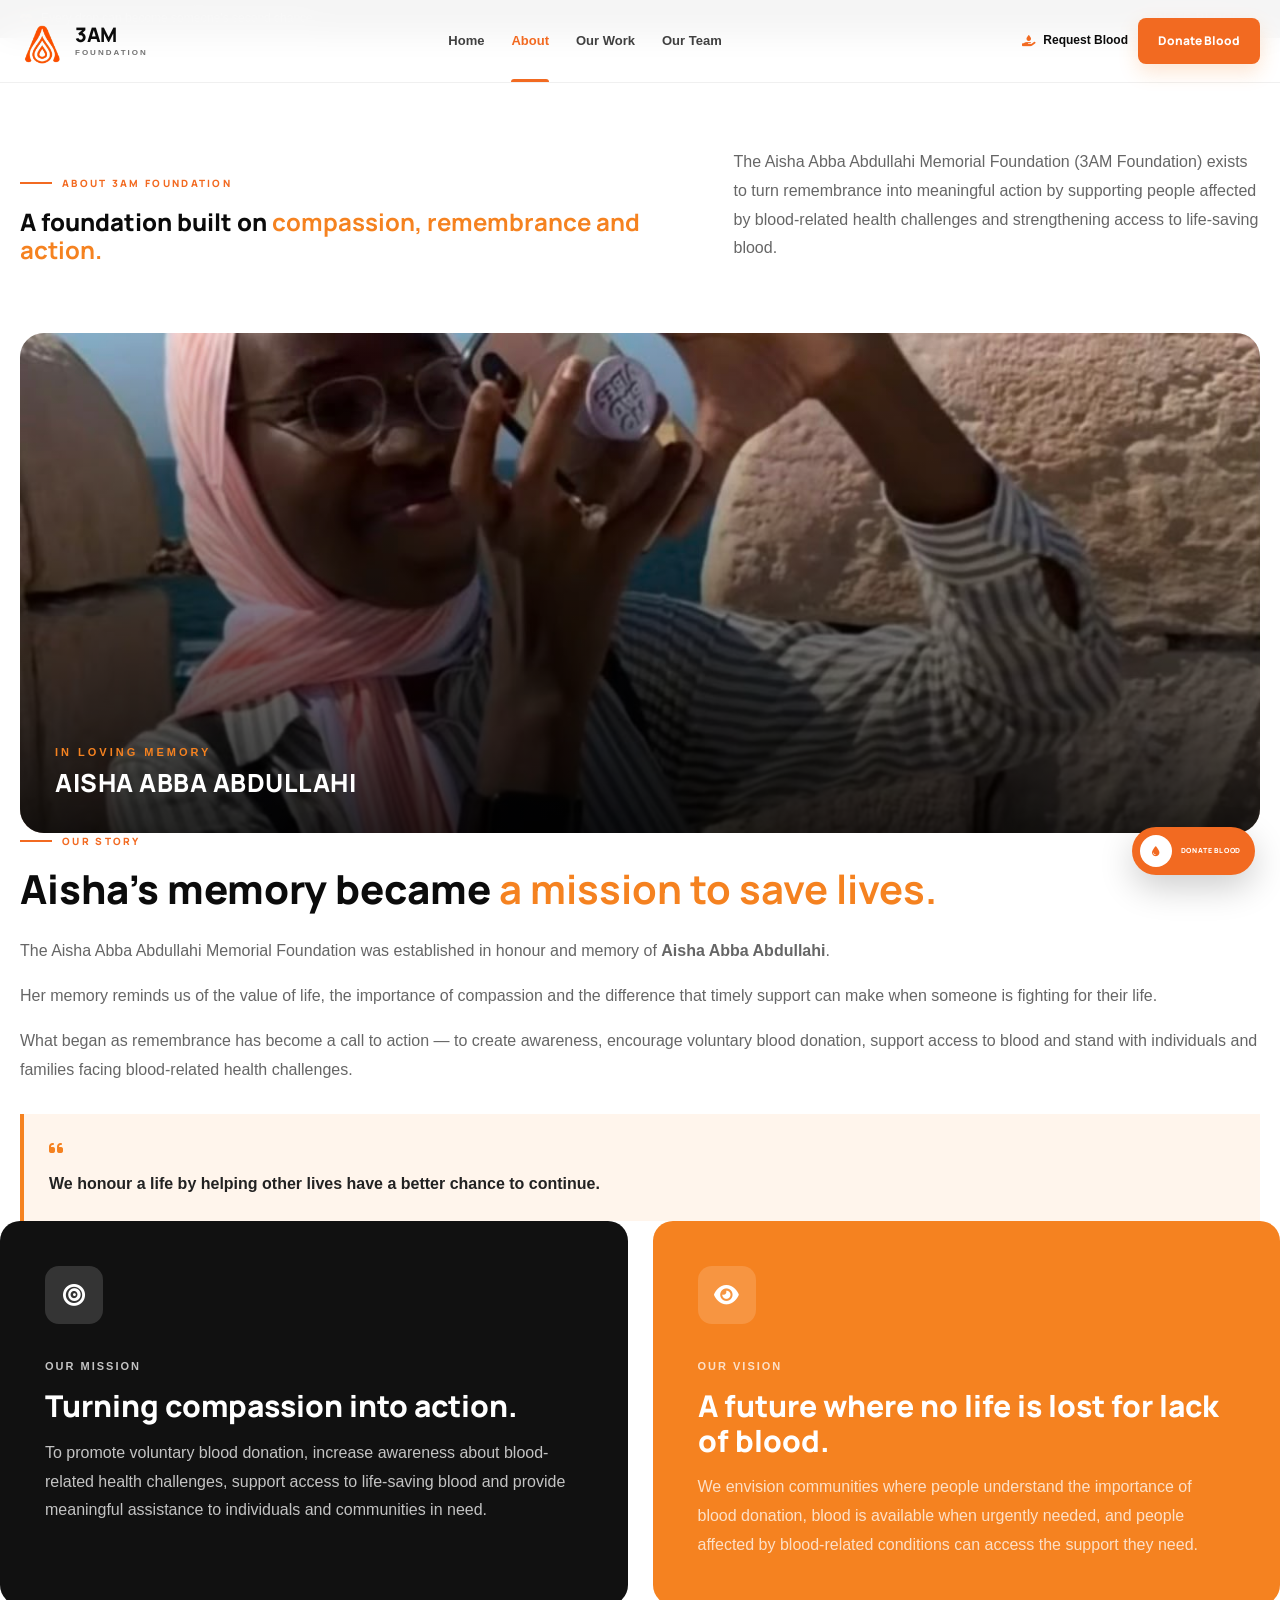
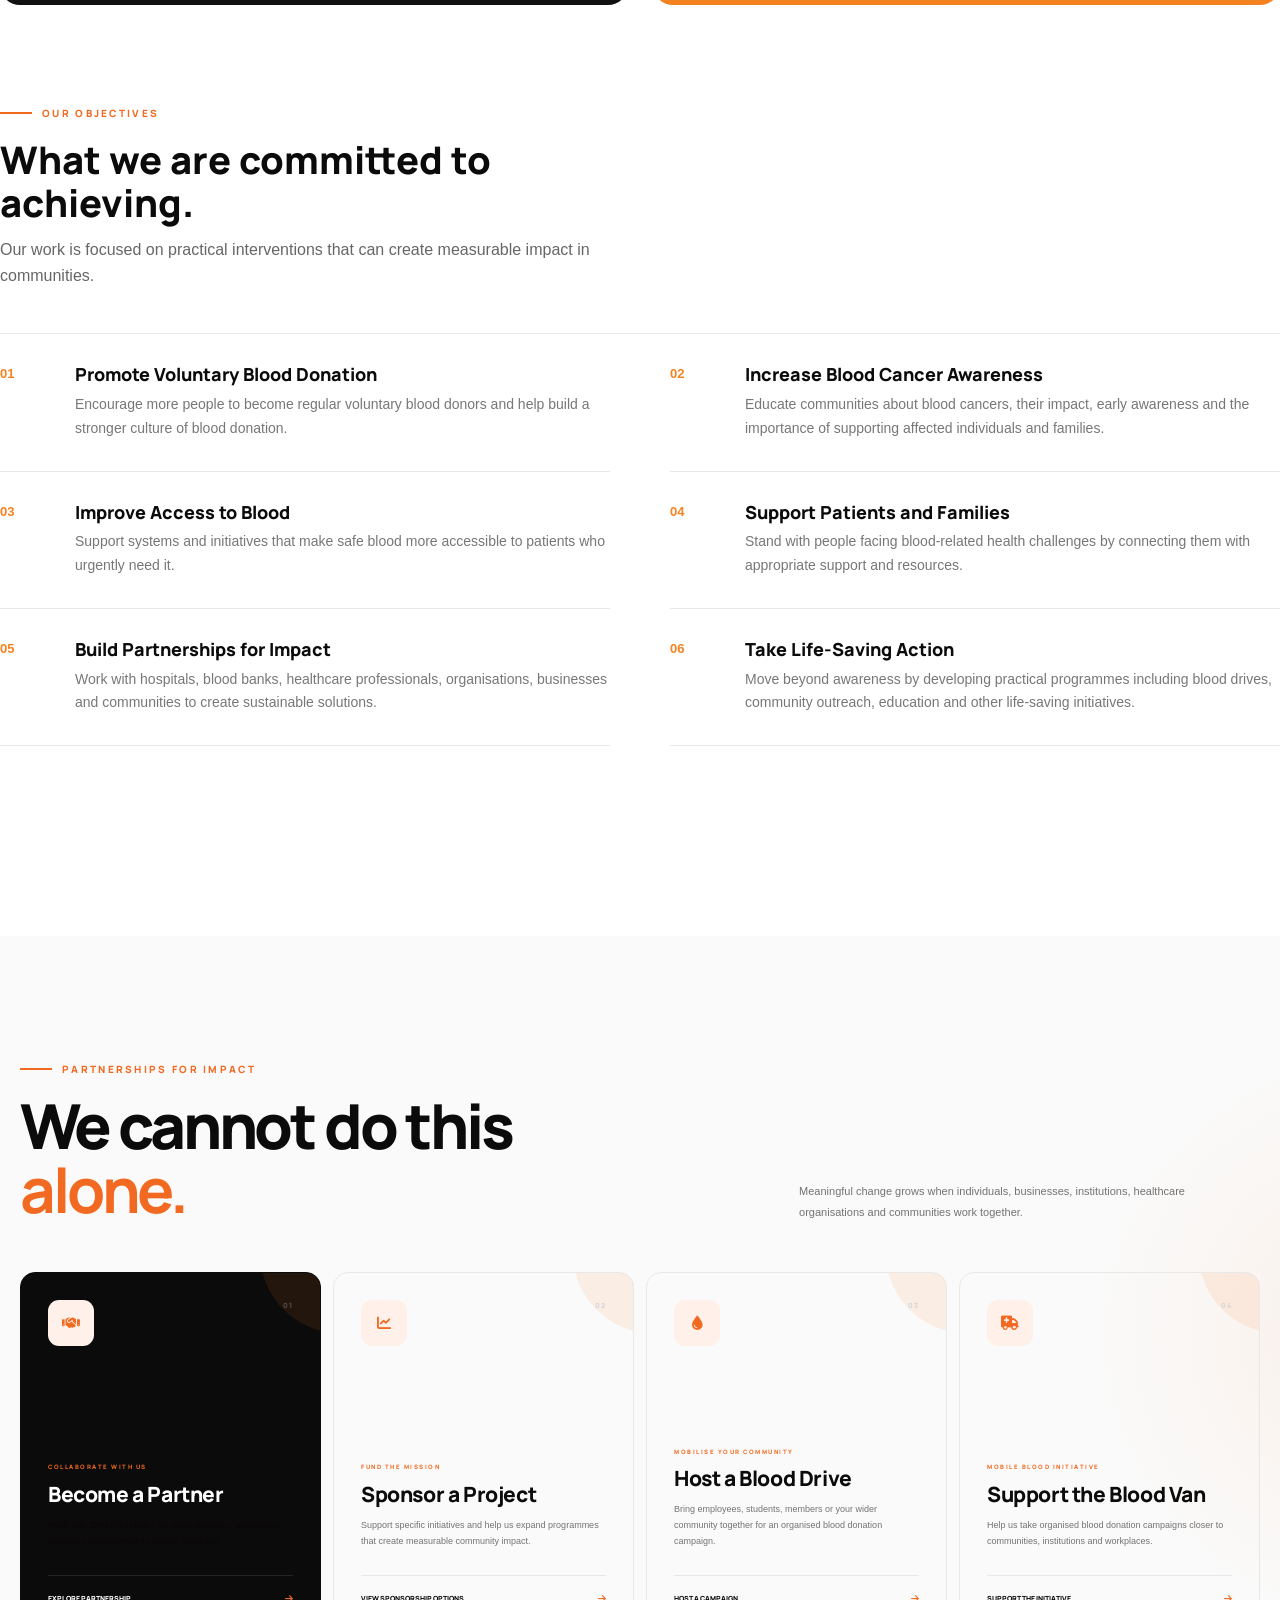
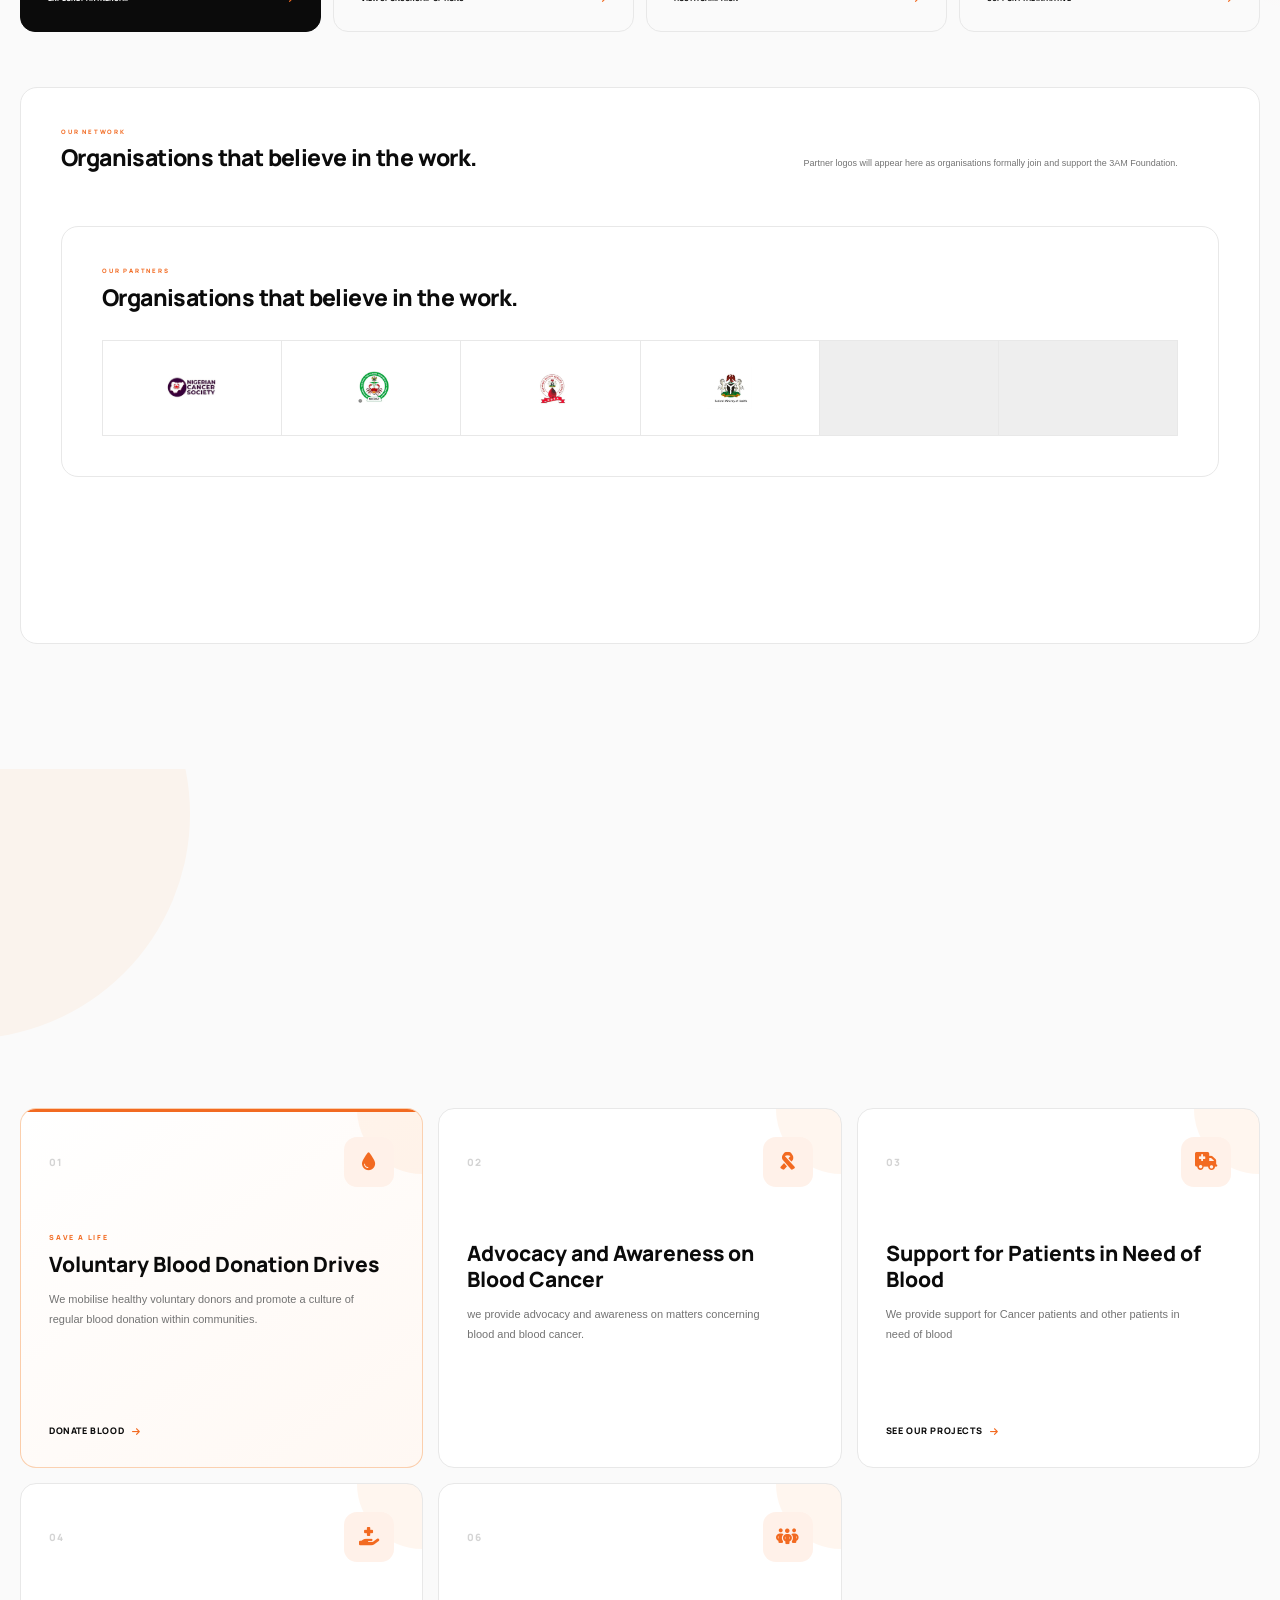
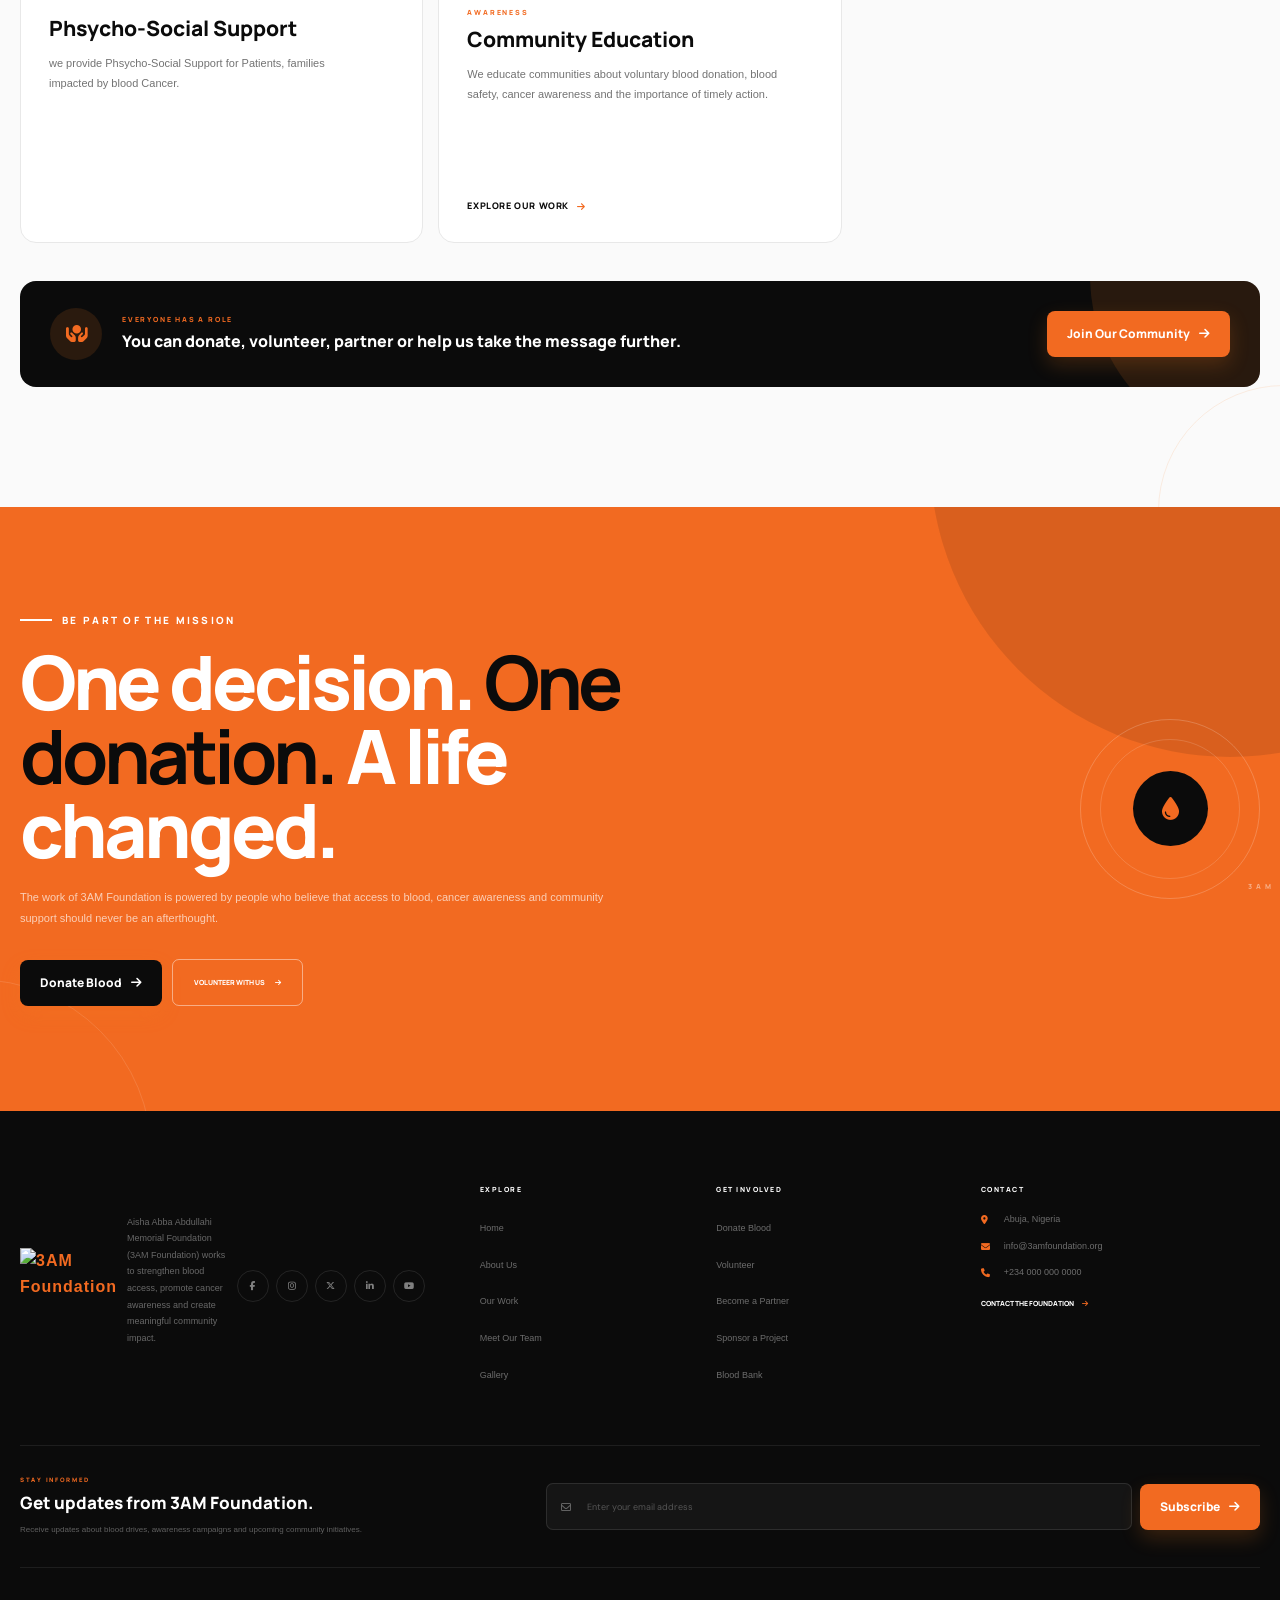
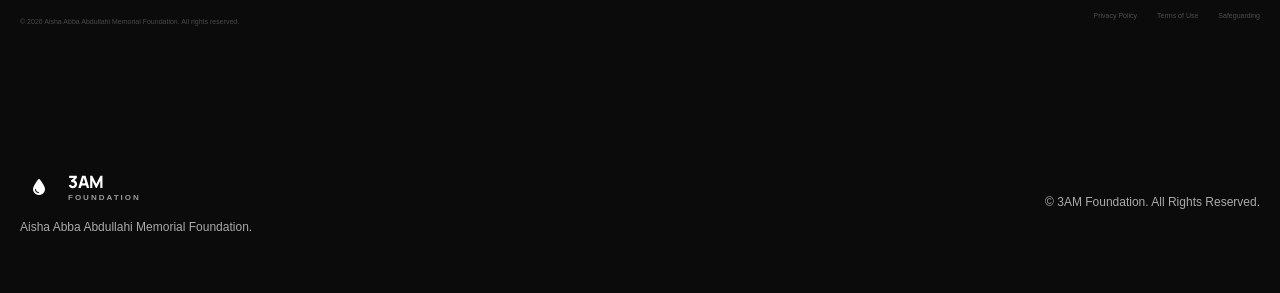
==== commit 366ee6f6: "Update about.html" ====
--- a/about.html
+++ b/about.html
@@ -1033,13 +1033,46 @@
                  LOGO GRID
             ================================================== -->
 
+          
+        <!-- ==================================================
+             PARTNER LOGOS
+        ================================================== -->
+
+        <div class="partner-network reveal">
+
+            <div class="partner-network-header">
+
+                <div>
+
+                    <span>
+                       OUR PARTNERS
+                    </span>
+
+                    <h3>
+                        Organisations that believe
+                        in the work.
+                    </h3>
+
+                </div>
+
+
+               
+
+            </div>
+
+
+
+            <!-- ==================================================
+                 LOGO GRID
+            ================================================== -->
+
             <div class="partner-logo-grid">
 
 
                 <div class="partner-logo">
 
                     <img
-                        src="images/partners/partner-01.png"
+                        src="images/NCS.jpeg"
                         alt="Partner organisation"
                         loading="lazy"
                     >
@@ -1050,7 +1083,7 @@
                 <div class="partner-logo">
 
                     <img
-                        src="images/partners/partner-02.png"
+                        src="images/NICRAT.jpeg"
                         alt="Partner organisation"
                         loading="lazy"
                     >
@@ -1061,7 +1094,7 @@
                 <div class="partner-logo">
 
                     <img
-                        src="images/partners/partner-03.png"
+                        src="images/NBSA.jpeg"
                         alt="Partner organisation"
                         loading="lazy"
                     >
@@ -1072,7 +1105,7 @@
                 <div class="partner-logo">
 
                     <img
-                        src="images/partners/partner-04.png"
+                        src="images/FMOH.jpeg"
                         alt="Partner organisation"
                         loading="lazy"
                     >
@@ -1105,8 +1138,6 @@
             </div>
 
         </div>
-
-
 
         <!-- ==================================================
              CORPORATE CTA
@@ -1789,16 +1820,12 @@
                     </li>
 
                     <li>
-                        <a href="gallery.html">
+                        <a href="ourwork.html">
                             Gallery
                         </a>
                     </li>
 
-                    <li>
-                        <a href="contact.html">
-                            Contact
-                        </a>
-                    </li>
+                
 
                 </ul>
 
@@ -2182,4 +2209,4 @@
 
 </body>
 
-</html>+</html>
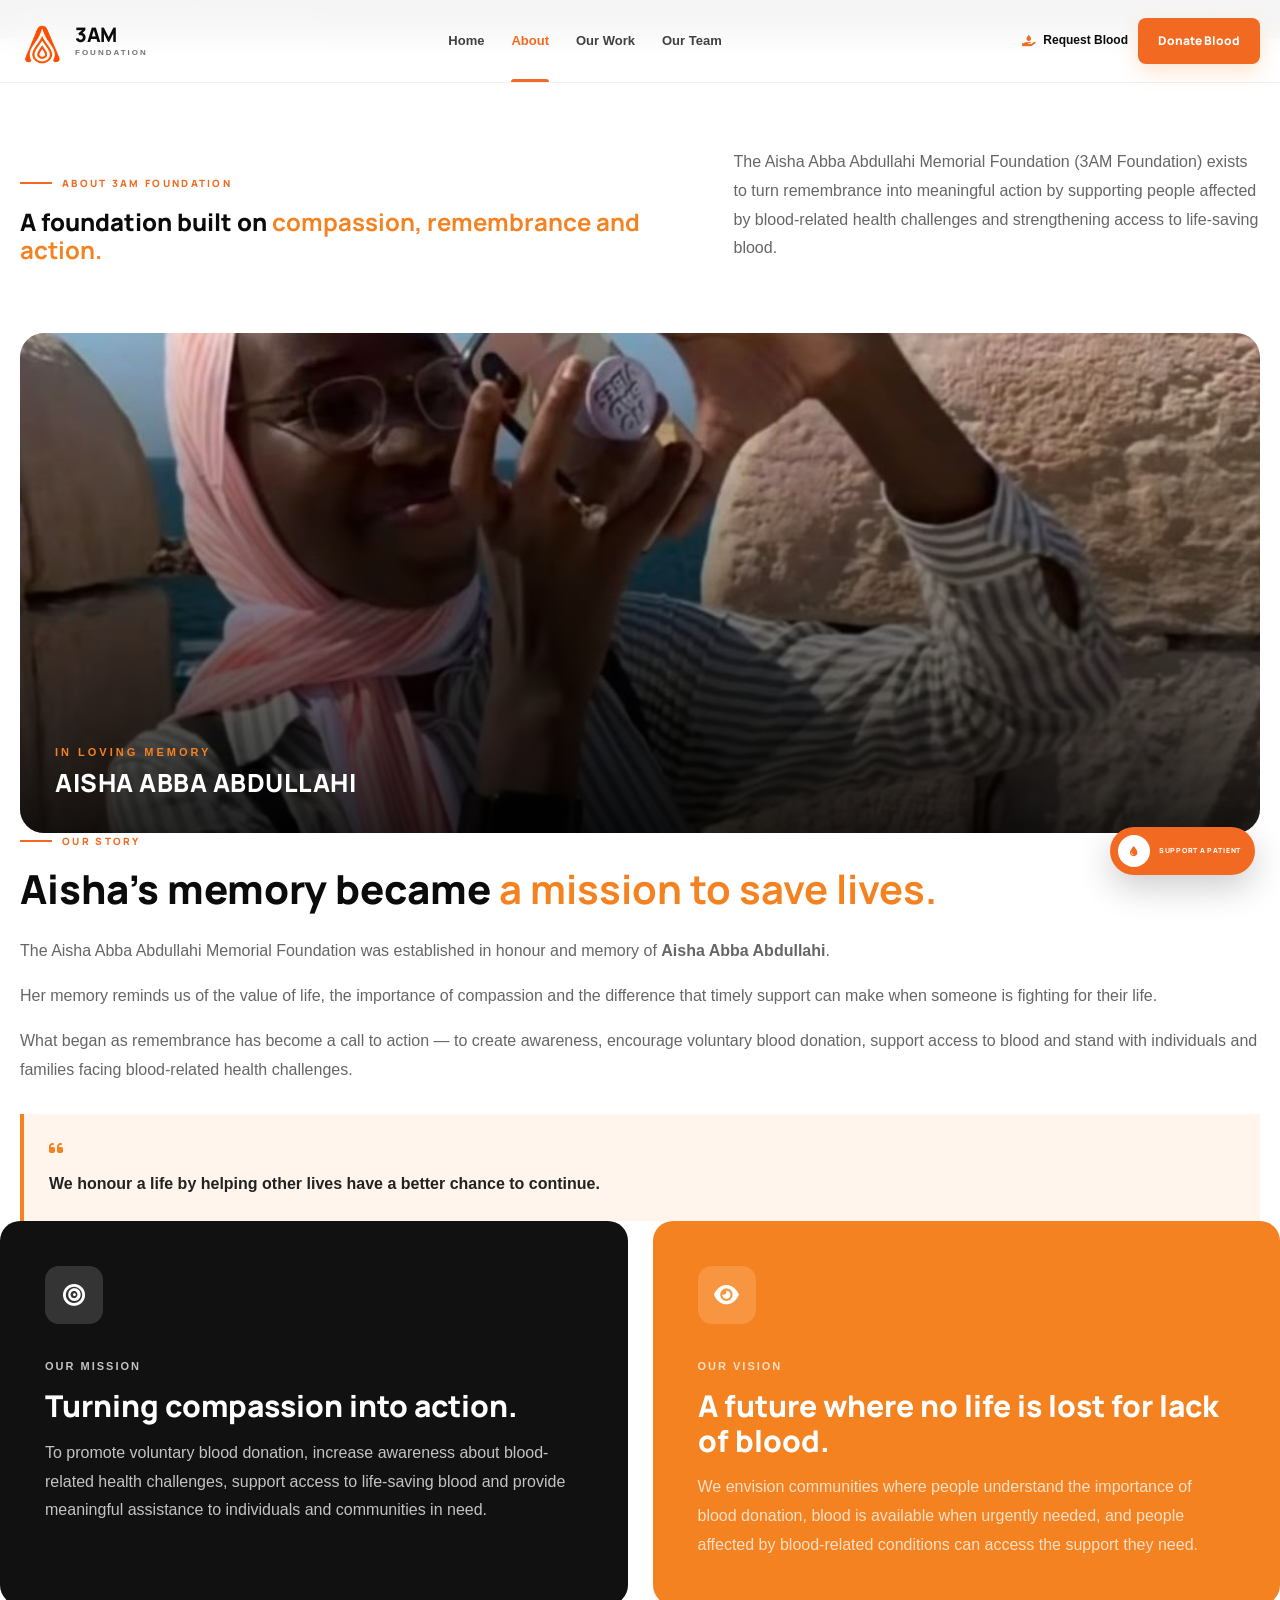
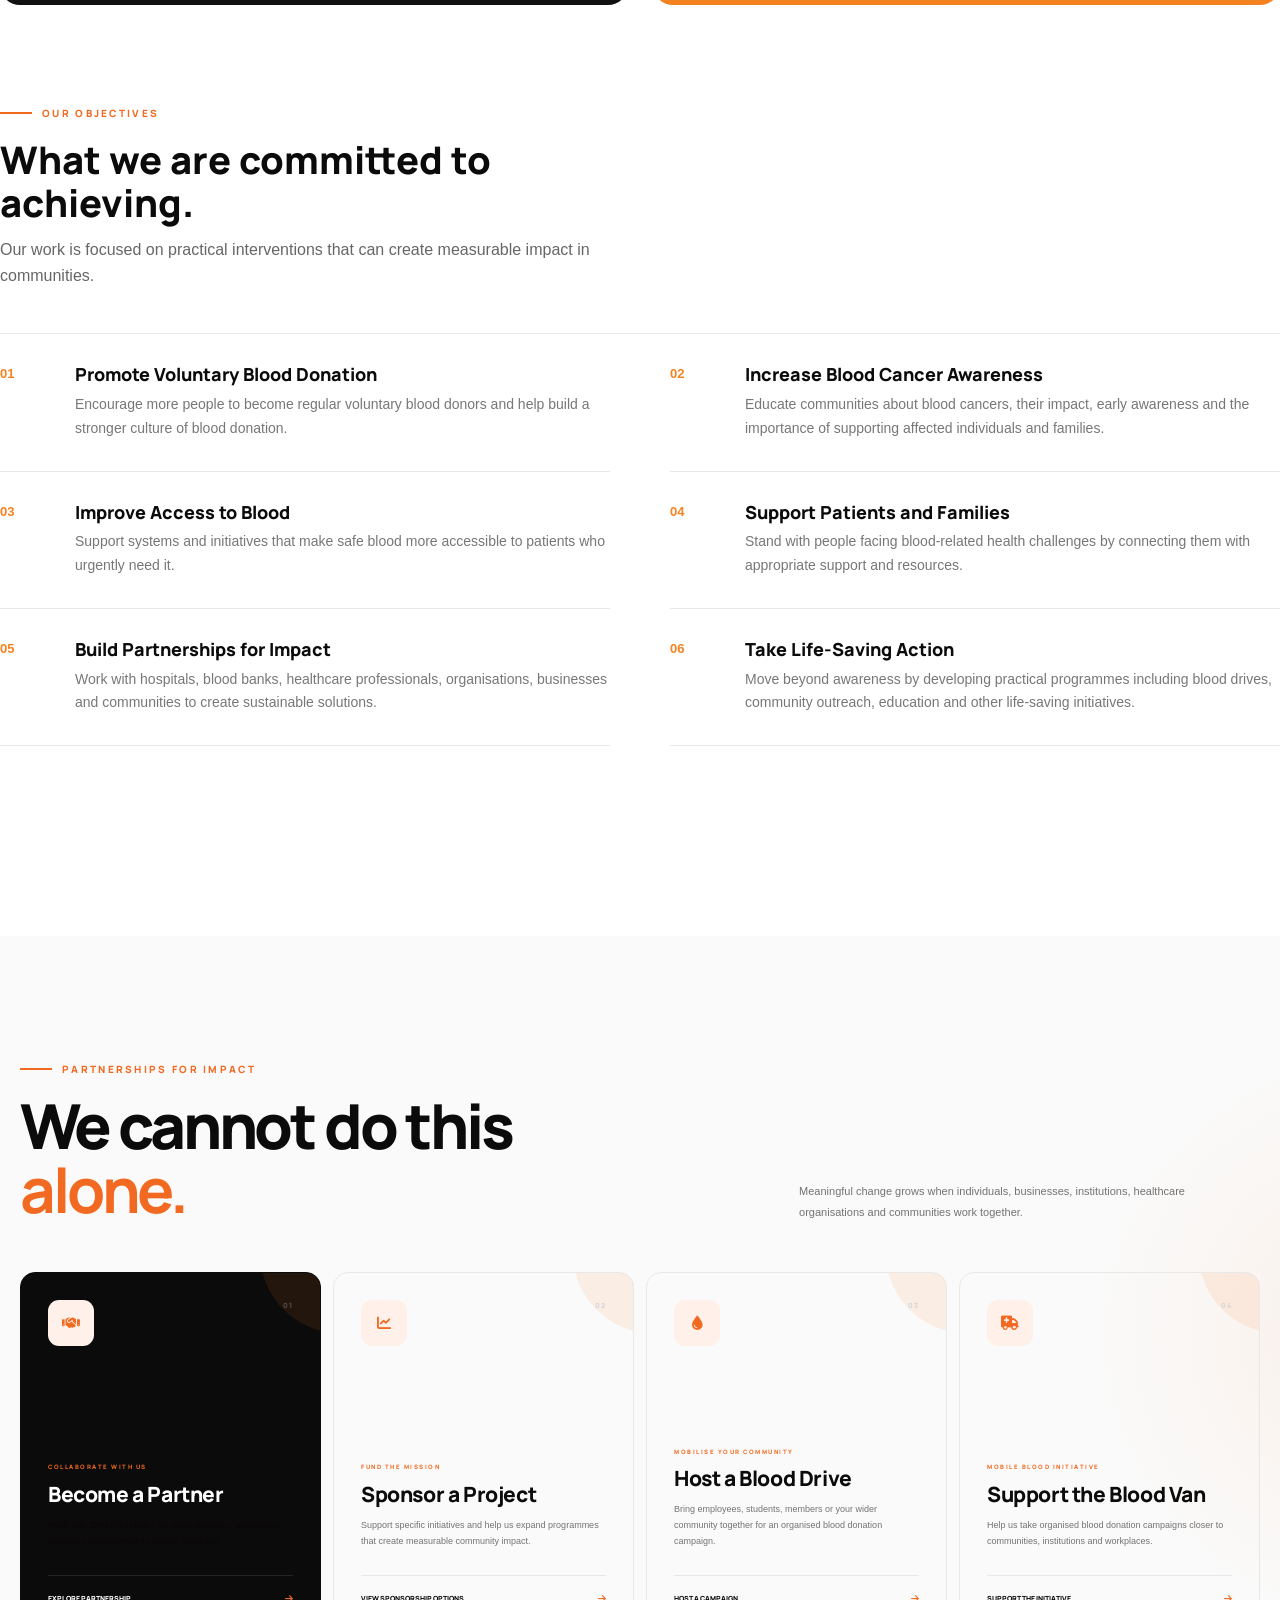
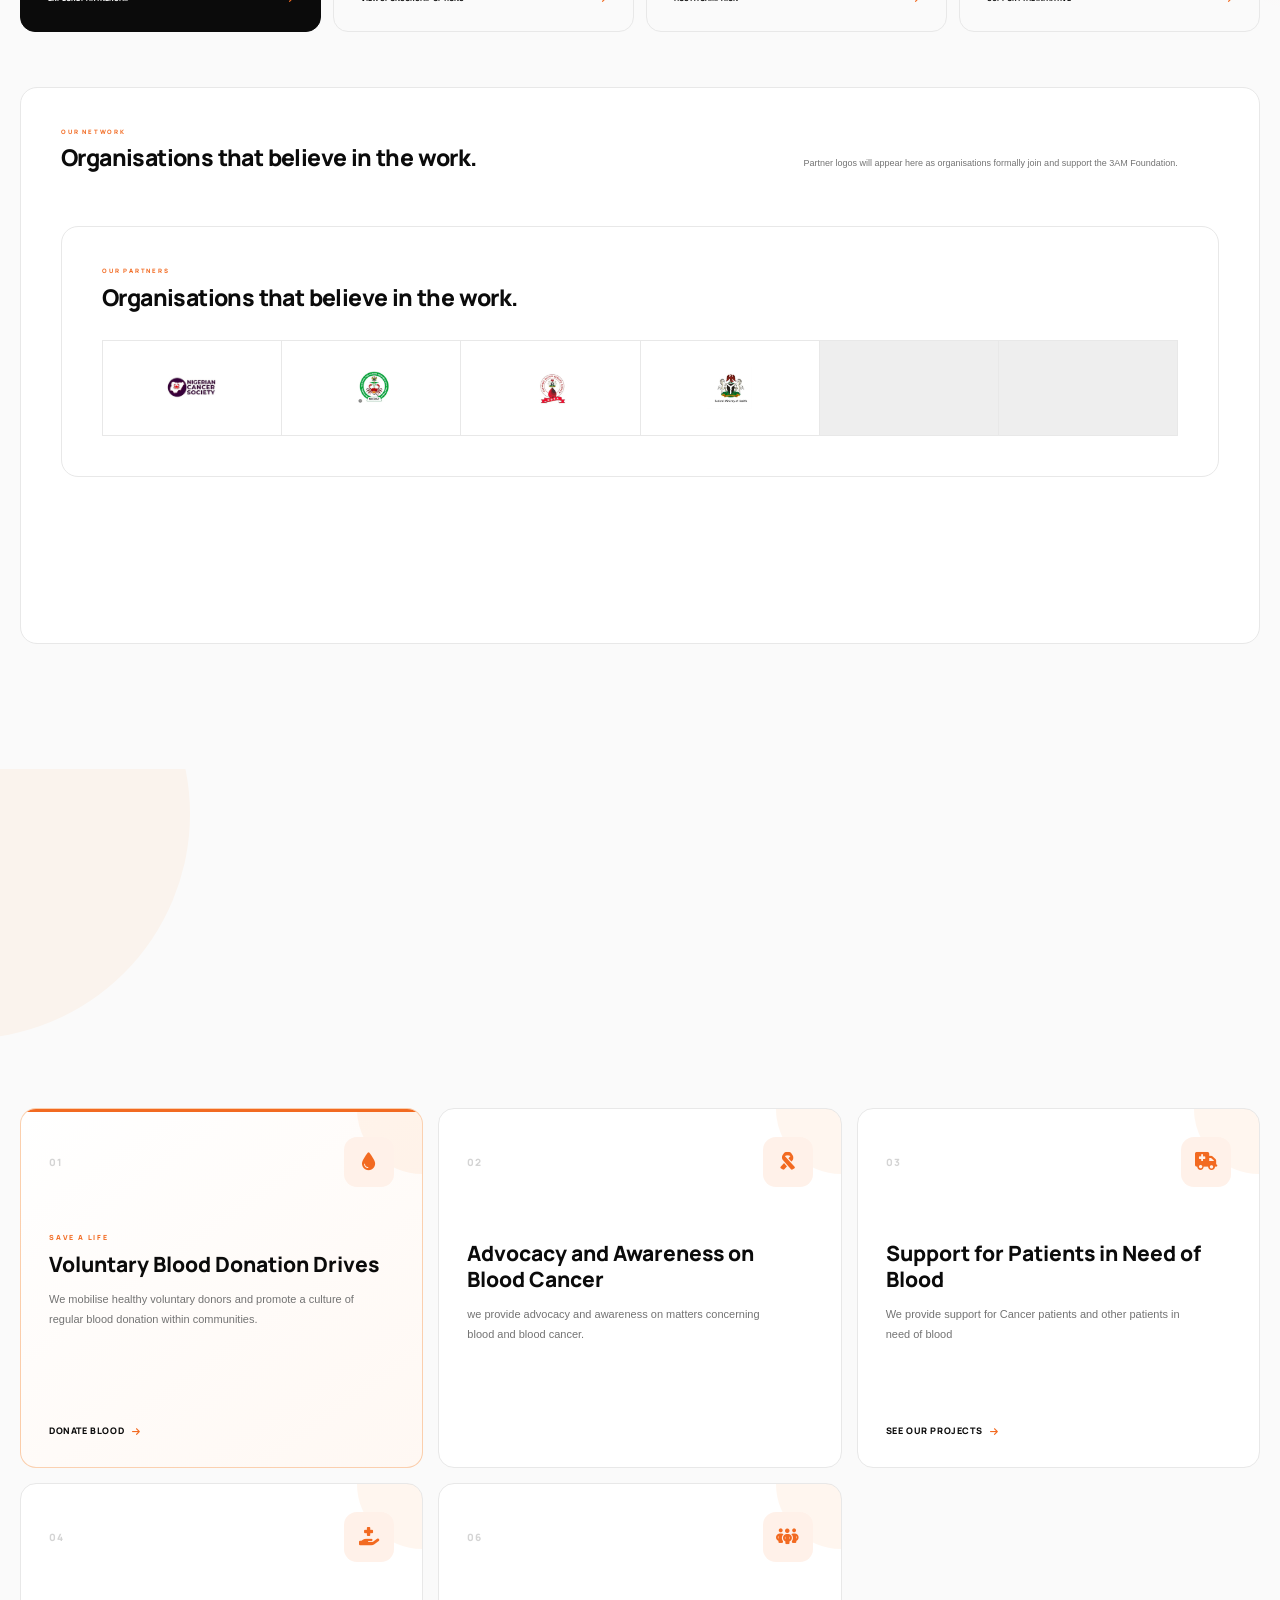
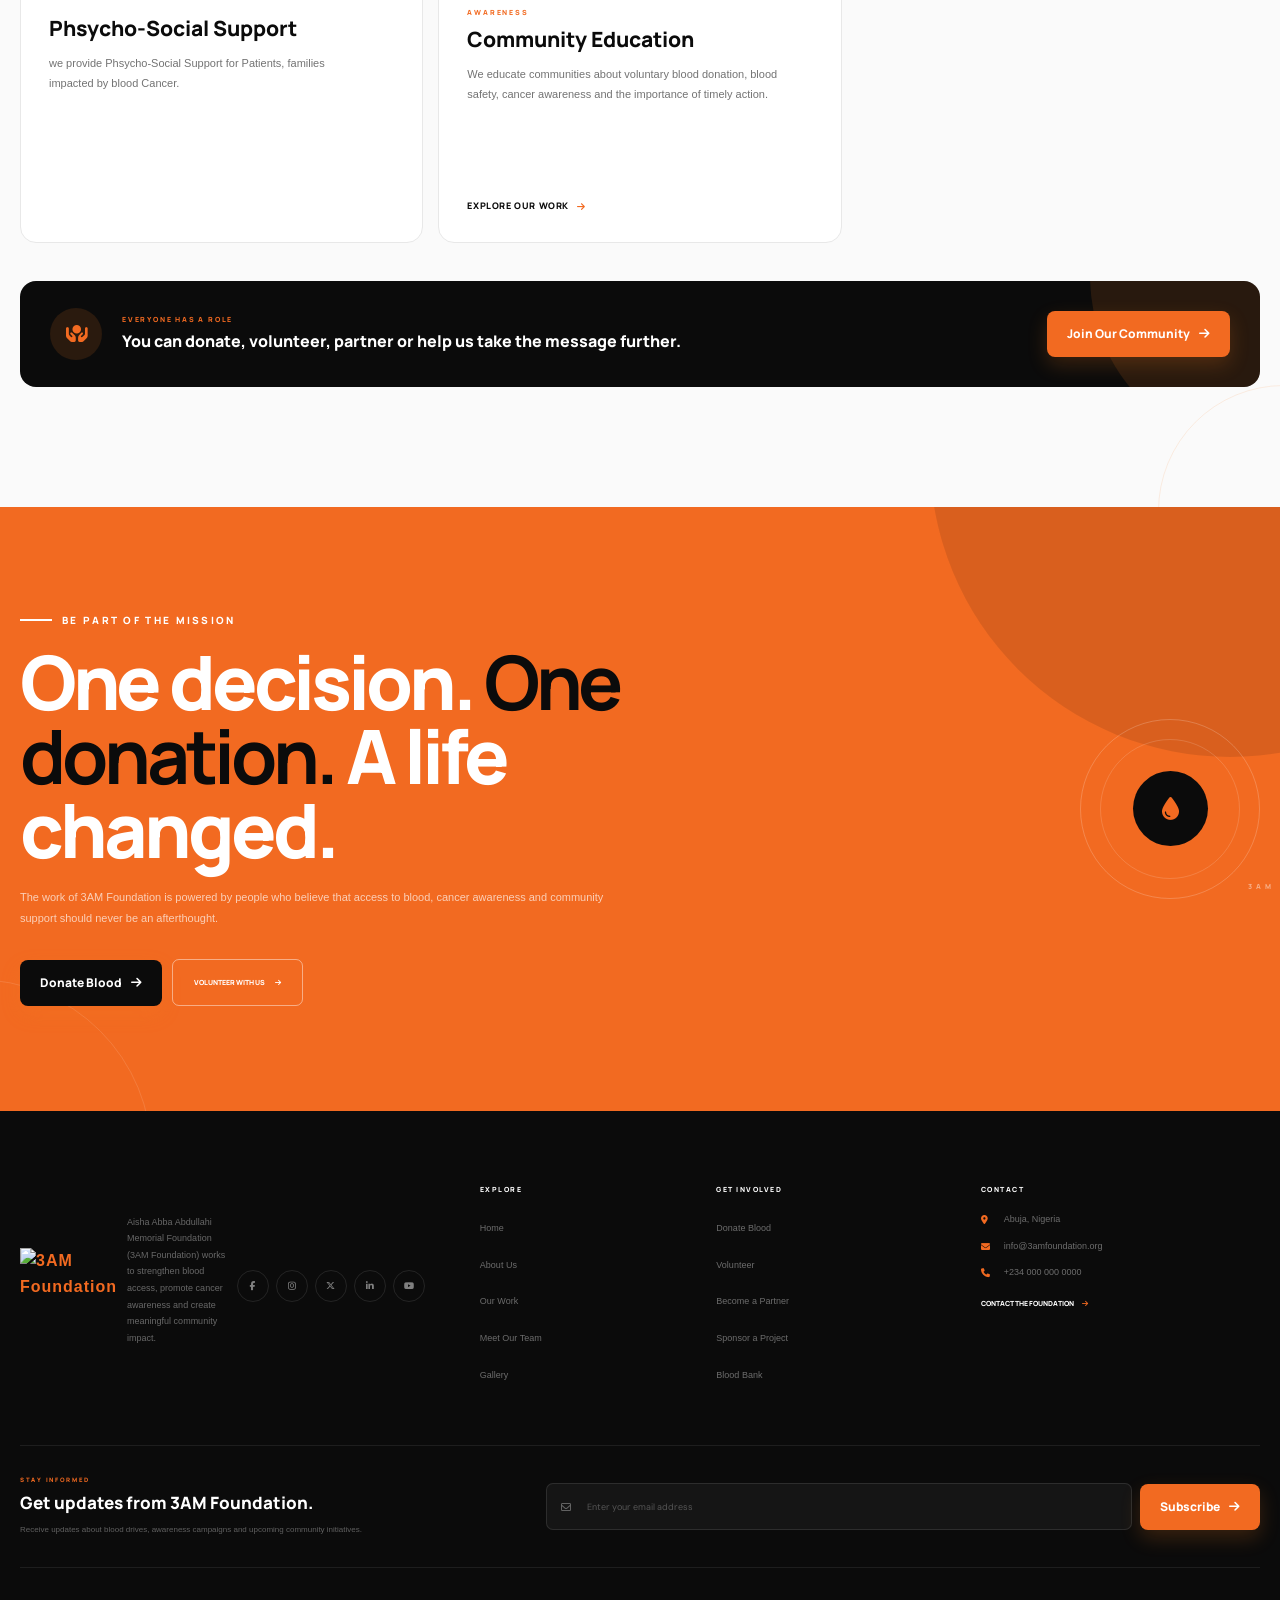
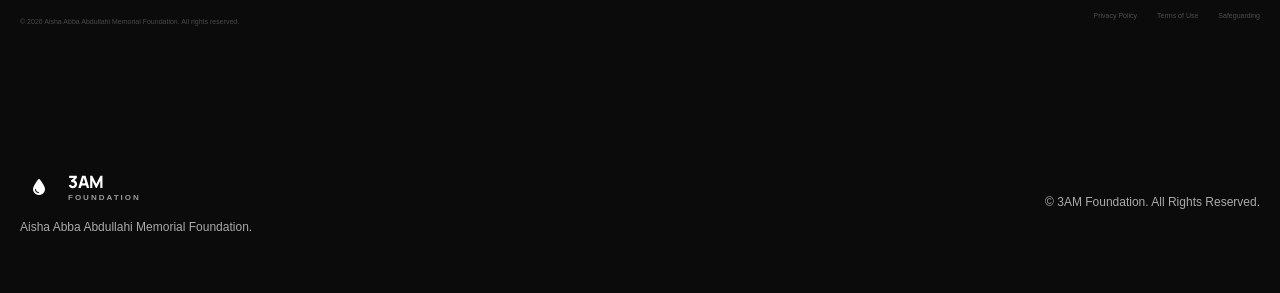
==== commit d664f79a: "Add files via upload" ====
--- a/about.html
+++ b/about.html
@@ -98,7 +98,7 @@
             </div>
 
 
-            <a href="donate-blood.html"
+            <a href="donateblood.html"
                 class="announcement-link">
 
                 Donate Blood
@@ -206,7 +206,7 @@
                 </a>
 
 
-                <a href="donate-blood.html"
+                <a href="donateblood.html"
                     class="btn btn-orange nav-donate">
 
                     Donate Blood
@@ -1302,7 +1302,7 @@
 
 
                 <a
-                    href="donate-blood.html"
+                    href="donateblood.html"
                     class="service-link"
                 >
 
@@ -1633,7 +1633,7 @@
                 <div class="final-impact-actions">
 
                     <a
-                        href="donate-blood.html"
+                        href="donateblood.html"
                         class="btn btn-orange"
                     >
 
@@ -1847,7 +1847,7 @@
                 <ul>
 
                     <li>
-                        <a href="donate-blood.html">
+                        <a href="donateblood.html">
                             Donate Blood
                         </a>
                     </li>
@@ -2058,7 +2058,7 @@
 ================================================== -->
 
 <a
-    href="donate-blood.html"
+    href="supportblood.html"
     class="floating-donate"
     aria-label="Donate Blood"
 >
@@ -2072,7 +2072,7 @@
 
     <span class="floating-donate-text">
 
-        Donate Blood
+        Support a Patient
 
     </span>
 
@@ -2100,14 +2100,18 @@
      MOBILE ACTION BAR
 ================================================== -->
 
+<!-- ==================================================
+     MOBILE ACTION BAR
+================================================== -->
+
 <div class="mobile-action-bar">
 
-    <a href="donate-blood.html">
+    <a href="donateblood.html">
 
         <i class="fa-solid fa-droplet"></i>
 
         <span>
-            Donate
+            Donate Blood
         </span>
 
     </a>
@@ -2118,35 +2122,26 @@
         <i class="fa-solid fa-hand-holding-medical"></i>
 
         <span>
-            Request
+            Request Blood
         </span>
 
     </a>
 
 
-    <a href="blood-bank.html">
+    <a href="supportblood.html">
 
         <i class="fa-solid fa-building-columns"></i>
 
         <span>
-            Blood Bank
+           Support the Mission
         </span>
 
     </a>
 
 
-    <a href="contact.html">
-
-        <i class="fa-solid fa-phone"></i>
-
-        <span>
-            Contact
-        </span>
-
-    </a>
+   
 
 </div>
-
     </main>
 
 
@@ -2209,4 +2204,4 @@
 
 </body>
 
-</html>
+</html>
--- a/style.css
+++ b/style.css
@@ -20517,4 +20517,971 @@
     .work-content h3 {
         font-size: 21px;
     }
-}+}
+
+
+/* ==================================================
+   UPCOMING ACTIVITIES
+================================================== */
+
+.upcoming-activities {
+    position: relative;
+    margin-bottom: 35px;
+    padding: 28px;
+    background: #fff7f0;
+    border: 1px solid rgba(244, 123, 32, 0.18);
+    border-radius: 14px;
+    overflow: hidden;
+}
+
+
+/* Animated attention effect */
+
+.upcoming-activities::before {
+    content: "";
+    position: absolute;
+    width: 180px;
+    height: 180px;
+    border: 1px solid rgba(244, 123, 32, 0.25);
+    border-radius: 50%;
+    right: -80px;
+    top: -80px;
+    animation: upcomingOrbit 7s linear infinite;
+}
+
+
+.upcoming-activities::after {
+    content: "";
+    position: absolute;
+    width: 10px;
+    height: 10px;
+    background: var(--orange);
+    border-radius: 50%;
+    right: 70px;
+    top: 35px;
+    box-shadow: 0 0 0 0 rgba(244, 123, 32, 0.5);
+    animation: upcomingPulse 2s infinite;
+}
+
+
+@keyframes upcomingOrbit {
+
+    0% {
+        transform: rotate(0deg) scale(1);
+    }
+
+    50% {
+        transform: rotate(180deg) scale(1.15);
+    }
+
+    100% {
+        transform: rotate(360deg) scale(1);
+    }
+
+}
+
+
+@keyframes upcomingPulse {
+
+    0% {
+        box-shadow:
+            0 0 0 0 rgba(244, 123, 32, 0.5);
+    }
+
+    70% {
+        box-shadow:
+            0 0 0 14px rgba(244, 123, 32, 0);
+    }
+
+    100% {
+        box-shadow:
+            0 0 0 0 rgba(244, 123, 32, 0);
+    }
+
+}
+
+
+/* HEADER */
+
+.upcoming-header {
+    position: relative;
+    z-index: 2;
+
+    display: flex;
+    justify-content: space-between;
+    align-items: center;
+
+    gap: 20px;
+    margin-bottom: 22px;
+}
+
+
+.upcoming-title {
+    display: flex;
+    align-items: center;
+    gap: 14px;
+}
+
+
+.upcoming-icon {
+    width: 48px;
+    height: 48px;
+
+    display: grid;
+    place-items: center;
+
+    background: var(--orange);
+    color: white;
+
+    border-radius: 50%;
+
+    animation: calendarFloat 2.5s ease-in-out infinite;
+}
+
+
+@keyframes calendarFloat {
+
+    0%,
+    100% {
+        transform: translateY(0);
+    }
+
+    50% {
+        transform: translateY(-4px);
+    }
+
+}
+
+
+.upcoming-label {
+    display: block;
+
+    color: var(--orange);
+
+    font-size: 10px;
+    font-weight: 800;
+
+    letter-spacing: 2px;
+
+    margin-bottom: 3px;
+}
+
+
+.upcoming-header h3 {
+    font-family: "Manrope", sans-serif;
+
+    font-size: 27px;
+    line-height: 1.1;
+
+    color: var(--black);
+}
+
+
+/* SWIPE HINT */
+
+.swipe-hint {
+    display: flex;
+    align-items: center;
+    gap: 8px;
+
+    color: var(--orange);
+
+    font-size: 11px;
+    font-weight: 800;
+
+    animation: swipeHint 1.8s ease-in-out infinite;
+}
+
+
+.swipe-hint i {
+    font-size: 13px;
+}
+
+
+@keyframes swipeHint {
+
+    0%,
+    100% {
+        transform: translateX(0);
+    }
+
+    50% {
+        transform: translateX(7px);
+    }
+
+}
+
+
+/* SLIDER */
+
+.activities-slider {
+    position: relative;
+    z-index: 2;
+
+    display: flex;
+
+    gap: 18px;
+
+    overflow-x: auto;
+
+    scroll-snap-type: x mandatory;
+
+    scroll-behavior: smooth;
+
+    padding-bottom: 8px;
+
+    scrollbar-width: none;
+
+    -webkit-overflow-scrolling: touch;
+}
+
+
+.activities-slider::-webkit-scrollbar {
+    display: none;
+}
+
+
+/* ACTIVITY CARD */
+
+.activity-card {
+    position: relative;
+
+    flex: 0 0 100%;
+
+    scroll-snap-align: start;
+
+    min-height: 250px;
+
+    padding: 30px;
+
+    background: white;
+
+    border: 1px solid var(--border);
+
+    border-radius: 12px;
+
+    overflow: hidden;
+
+    transition:
+        transform 0.4s ease,
+        box-shadow 0.4s ease;
+}
+
+
+.activity-card:hover {
+    transform: translateY(-5px);
+
+    box-shadow: var(--shadow);
+}
+
+
+/* FIRST CARD HIGHLIGHT */
+
+.activity-card.featured {
+    border: 2px solid var(--orange);
+
+    box-shadow:
+        0 10px 35px rgba(244, 123, 32, 0.12);
+}
+
+
+.activity-card.featured::before {
+    content: "NEXT";
+
+    position: absolute;
+
+    top: 18px;
+    right: 18px;
+
+    background: var(--orange);
+
+    color: white;
+
+    padding: 6px 10px;
+
+    border-radius: 20px;
+
+    font-size: 9px;
+
+    font-weight: 800;
+
+    letter-spacing: 1px;
+
+    animation: nextBlink 2s ease-in-out infinite;
+}
+
+
+@keyframes nextBlink {
+
+    0%,
+    100% {
+        opacity: 1;
+    }
+
+    50% {
+        opacity: 0.55;
+    }
+
+}
+
+
+/* MONTH */
+
+.activity-month {
+    color: var(--orange);
+
+    font-size: 11px;
+
+    font-weight: 800;
+
+    letter-spacing: 2px;
+
+    margin-bottom: 12px;
+}
+
+
+/* CONTENT */
+
+.activity-content {
+    max-width: 850px;
+}
+
+
+.activity-badge {
+    display: inline-flex;
+
+    align-items: center;
+
+    gap: 7px;
+
+    padding: 6px 10px;
+
+    background: #fff1e6;
+
+    color: var(--orange);
+
+    border-radius: 20px;
+
+    font-size: 9px;
+
+    font-weight: 800;
+
+    letter-spacing: 0.8px;
+
+    margin-bottom: 12px;
+}
+
+
+.activity-content h3 {
+    font-family: "Manrope", sans-serif;
+
+    font-size: 28px;
+
+    line-height: 1.15;
+
+    color: var(--black);
+
+    margin-bottom: 12px;
+}
+
+
+.activity-content p {
+    color: var(--muted);
+
+    font-size: 14px;
+
+    line-height: 1.75;
+
+    max-width: 720px;
+
+    margin-bottom: 18px;
+}
+
+
+/* EVENT */
+
+.activity-event {
+    display: inline-flex;
+
+    align-items: center;
+
+    gap: 9px;
+
+    color: var(--black);
+
+    font-size: 12px;
+
+    font-weight: 800;
+}
+
+
+.activity-event i {
+    color: var(--orange);
+}
+
+
+/* CARD NUMBER */
+
+.activity-number {
+    position: absolute;
+
+    right: 25px;
+    bottom: 15px;
+
+    font-family: "Manrope", sans-serif;
+
+    font-size: 70px;
+
+    font-weight: 800;
+
+    color: rgba(244, 123, 32, 0.06);
+
+    line-height: 1;
+}
+
+
+/* DOTS */
+
+.activity-dots {
+    position: relative;
+
+    z-index: 2;
+
+    display: flex;
+
+    justify-content: center;
+
+    gap: 7px;
+
+    margin-top: 17px;
+}
+
+
+.activity-dot {
+    width: 7px;
+    height: 7px;
+
+    border-radius: 50%;
+
+    background: #d8d8d8;
+
+    transition: 0.3s ease;
+}
+
+
+.activity-dot.active {
+    width: 24px;
+
+    border-radius: 10px;
+
+    background: var(--orange);
+}
+
+
+/* ==================================================
+   RESPONSIVE
+================================================== */
+
+@media (max-width: 600px) {
+
+    .upcoming-activities {
+        padding: 20px;
+
+        margin-bottom: 25px;
+    }
+
+
+    .upcoming-header {
+        align-items: flex-start;
+    }
+
+
+    .upcoming-header h3 {
+        font-size: 22px;
+    }
+
+
+    .upcoming-icon {
+        width: 42px;
+        height: 42px;
+    }
+
+
+    .swipe-hint {
+        font-size: 9px;
+    }
+
+
+    .activity-card {
+        min-height: 300px;
+
+        padding: 24px;
+    }
+
+
+    .activity-content h3 {
+        font-size: 23px;
+    }
+
+
+    .activity-content p {
+        font-size: 13px;
+    }
+
+
+    .activity-number {
+        font-size: 55px;
+    }
+
+}
+
+
+/* ==================================================
+   ABOUT PREVIEW — IMAGE AREA
+================================================== */
+
+.about-preview-visual {
+    position: relative;
+    min-height: 560px;
+}
+
+
+/* ==================================================
+   MAIN IMAGE
+================================================== */
+
+.about-main-image {
+    position: relative;
+
+    width: 82%;
+    height: 500px;
+
+    overflow: hidden;
+
+    border-radius: 18px;
+
+    background: #eee;
+
+    box-shadow:
+        0 25px 60px rgba(0, 0, 0, 0.16);
+
+    z-index: 2;
+}
+
+
+/* Carousel */
+
+.about-carousel {
+    position: relative;
+
+    width: 100%;
+    height: 100%;
+
+    overflow: hidden;
+}
+
+
+/* Slides */
+
+.about-slide {
+    position: absolute;
+
+    inset: 0;
+
+    width: 100%;
+    height: 100%;
+
+    object-fit: cover;
+
+    opacity: 0;
+
+    transform: scale(1.06);
+
+    transition:
+        opacity 0.9s ease,
+        transform 4s ease;
+
+    z-index: 1;
+}
+
+
+/* Active image */
+
+.about-slide.active {
+    opacity: 1;
+
+    transform: scale(1);
+
+    z-index: 2;
+}
+
+
+/* Dark gradient */
+
+.about-main-image::after {
+    content: "";
+
+    position: absolute;
+
+    inset: 0;
+
+    background:
+        linear-gradient(
+            to top,
+            rgba(0,0,0,0.38),
+            transparent 45%
+        );
+
+    pointer-events: none;
+
+    z-index: 3;
+}
+
+
+/* ==================================================
+   CAROUSEL DOTS
+================================================== */
+
+.about-carousel-indicator {
+    position: absolute;
+
+    left: 25px;
+    bottom: 22px;
+
+    display: flex;
+
+    align-items: center;
+
+    gap: 7px;
+
+    z-index: 5;
+}
+
+
+.carousel-dot {
+    width: 7px;
+    height: 7px;
+
+    border-radius: 50%;
+
+    background: rgba(255,255,255,0.6);
+
+    transition:
+        width 0.3s ease,
+        background 0.3s ease;
+}
+
+
+.carousel-dot.active {
+    width: 25px;
+
+    border-radius: 10px;
+
+    background: var(--orange);
+}
+
+
+/* ==================================================
+   SECONDARY IMAGE
+================================================== */
+
+.about-small-image {
+    position: absolute;
+
+    width: 230px;
+    height: 175px;
+
+    right: 0;
+    bottom: 25px;
+
+    overflow: hidden;
+
+    border-radius: 14px;
+
+    background: #eee;
+
+    border: 7px solid white;
+
+    box-shadow:
+        0 20px 45px rgba(0,0,0,0.18);
+
+    z-index: 4;
+
+    transform: rotate(3deg);
+
+    transition:
+        transform 0.4s ease,
+        box-shadow 0.4s ease;
+}
+
+
+.about-small-image:hover {
+    transform:
+        rotate(0deg)
+        translateY(-7px);
+
+    box-shadow:
+        0 25px 55px rgba(0,0,0,0.22);
+}
+
+
+.about-small-image img {
+    width: 100%;
+    height: 100%;
+
+    object-fit: cover;
+
+    transition:
+        transform 0.6s ease;
+}
+
+
+.about-small-image:hover img {
+    transform: scale(1.08);
+}
+
+
+/* Small image icon */
+
+.small-image-overlay {
+    position: absolute;
+
+    right: 10px;
+    bottom: 10px;
+
+    width: 32px;
+    height: 32px;
+
+    display: grid;
+    place-items: center;
+
+    border-radius: 50%;
+
+    background: var(--orange);
+
+    color: white;
+
+    font-size: 12px;
+
+    box-shadow:
+        0 5px 15px rgba(0,0,0,0.2);
+}
+
+
+/* ==================================================
+   FOUNDATION BADGE
+================================================== */
+
+.about-foundation-badge {
+    position: absolute;
+
+    left: -25px;
+    top: 55px;
+
+    display: flex;
+
+    align-items: center;
+
+    gap: 12px;
+
+    padding: 14px 18px;
+
+    background: white;
+
+    border-radius: 10px;
+
+    box-shadow:
+        0 15px 40px rgba(0,0,0,0.13);
+
+    z-index: 5;
+
+    animation:
+        aboutBadgeFloat 3s ease-in-out infinite;
+}
+
+
+@keyframes aboutBadgeFloat {
+
+    0%,
+    100% {
+        transform: translateY(0);
+    }
+
+    50% {
+        transform: translateY(-6px);
+    }
+
+}
+
+
+.badge-icon {
+    width: 40px;
+    height: 40px;
+
+    display: grid;
+    place-items: center;
+
+    border-radius: 50%;
+
+    background: #fff1e6;
+
+    color: var(--orange);
+
+    font-size: 16px;
+}
+
+
+.about-foundation-badge strong {
+    display: block;
+
+    font-family: "Manrope", sans-serif;
+
+    font-size: 17px;
+
+    line-height: 1;
+}
+
+
+.about-foundation-badge span {
+    display: block;
+
+    margin-top: 4px;
+
+    color: var(--muted);
+
+    font-size: 10px;
+
+    font-weight: 600;
+}
+
+
+/* ==================================================
+   DECORATIVE CIRCLE
+================================================== */
+
+.about-orange-circle {
+    position: absolute;
+
+    width: 120px;
+    height: 120px;
+
+    border: 2px solid var(--orange);
+
+    border-radius: 50%;
+
+    right: 25px;
+    top: 5px;
+
+    opacity: 0.22;
+
+    z-index: 1;
+
+    animation:
+        aboutCircle 8s linear infinite;
+}
+
+
+@keyframes aboutCircle {
+
+    from {
+        transform: rotate(0deg);
+    }
+
+    to {
+        transform: rotate(360deg);
+    }
+
+}
+
+
+/* ==================================================
+   MOBILE
+================================================== */
+
+@media (max-width: 800px) {
+
+    .about-preview-visual {
+        min-height: 500px;
+    }
+
+
+    .about-main-image {
+        width: 88%;
+        height: 430px;
+    }
+
+
+    .about-small-image {
+        width: 190px;
+        height: 145px;
+
+        bottom: 20px;
+    }
+
+
+    .about-foundation-badge {
+        left: 10px;
+        top: 25px;
+    }
+
+}
+
+
+@media (max-width: 600px) {
+
+    .about-preview-visual {
+        min-height: 430px;
+    }
+
+
+    .about-main-image {
+        width: 100%;
+        height: 390px;
+
+        border-radius: 14px;
+    }
+
+
+    .about-small-image {
+        width: 155px;
+        height: 120px;
+
+        right: 10px;
+        bottom: 5px;
+
+        border-width: 5px;
+    }
+
+
+    .about-foundation-badge {
+        left: 10px;
+        top: 15px;
+
+        padding: 10px 12px;
+    }
+
+
+    .badge-icon {
+        width: 34px;
+        height: 34px;
+    }
+
+
+    .about-foundation-badge strong {
+        font-size: 14px;
+    }
+
+
+    .about-foundation-badge span {
+        font-size: 8px;
+    }
+
+
+    .about-orange-circle {
+        display: none;
+    }
+
+}
+
+
+
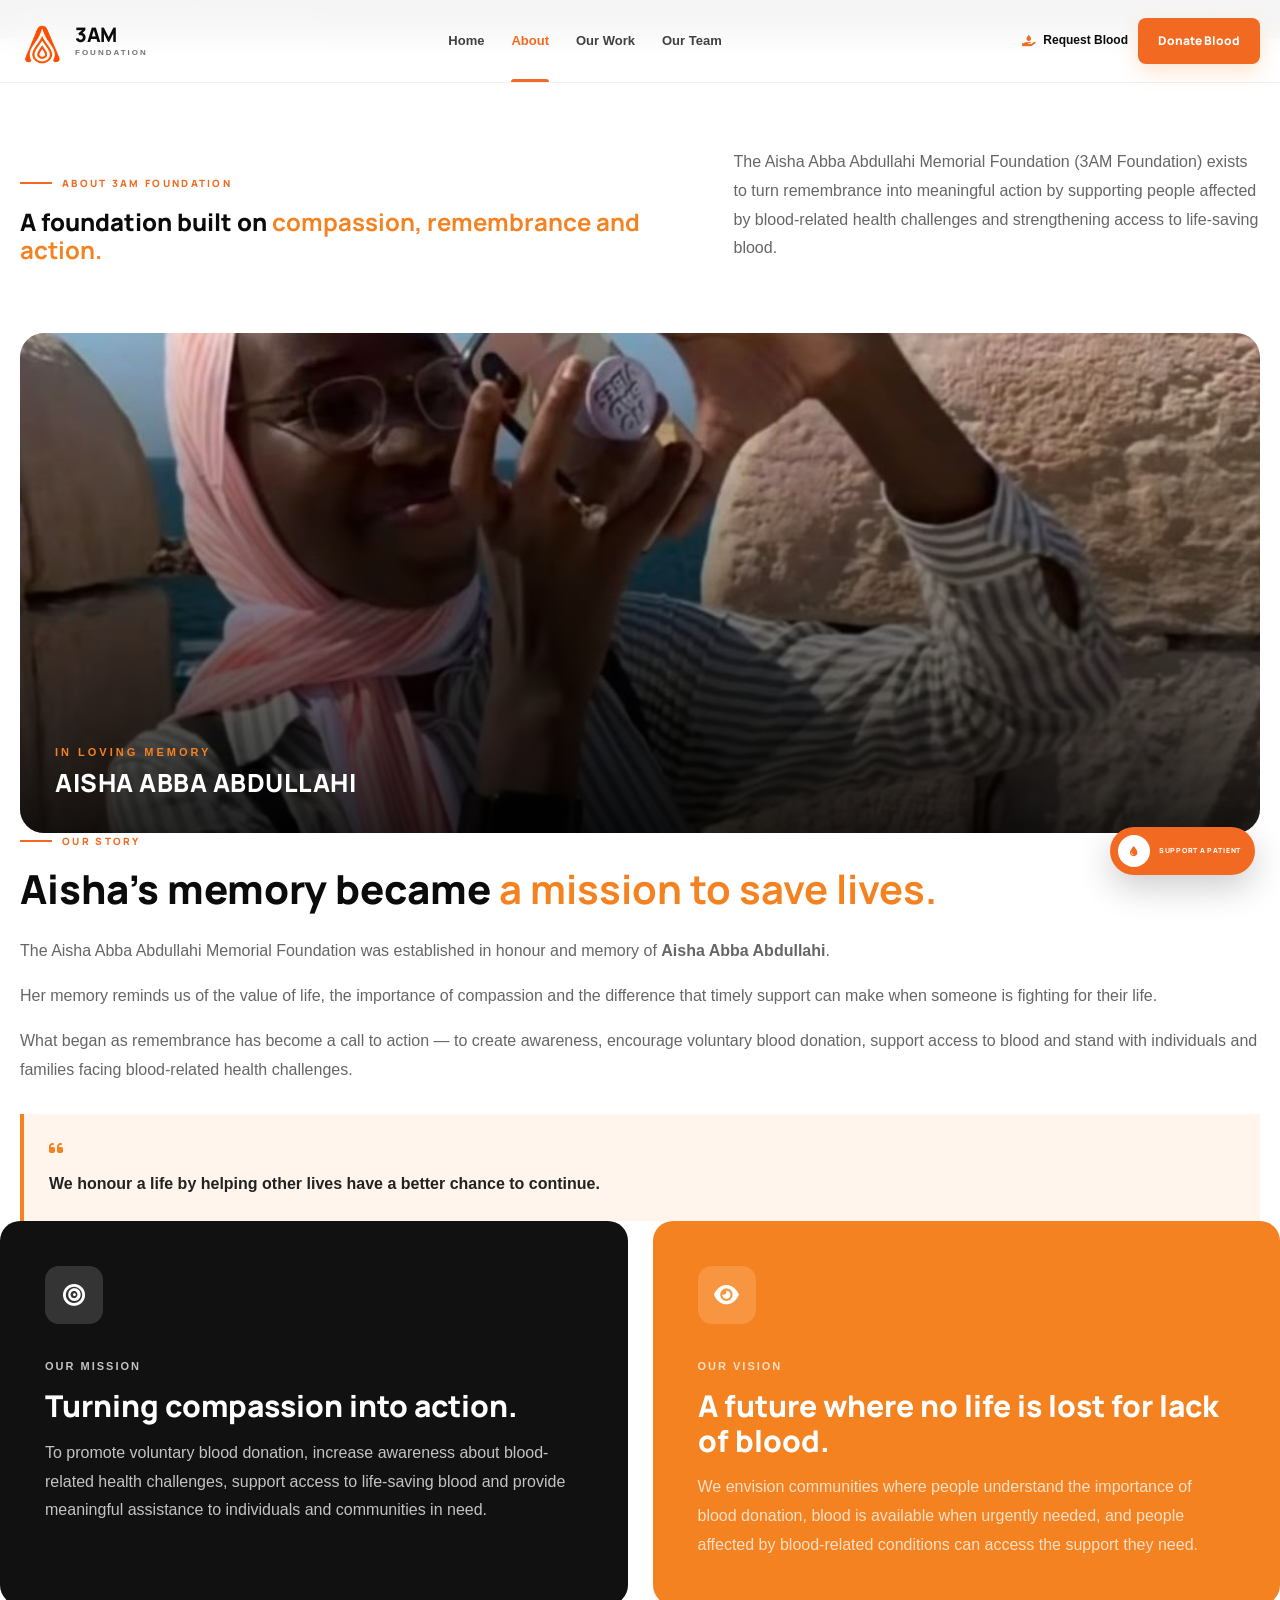
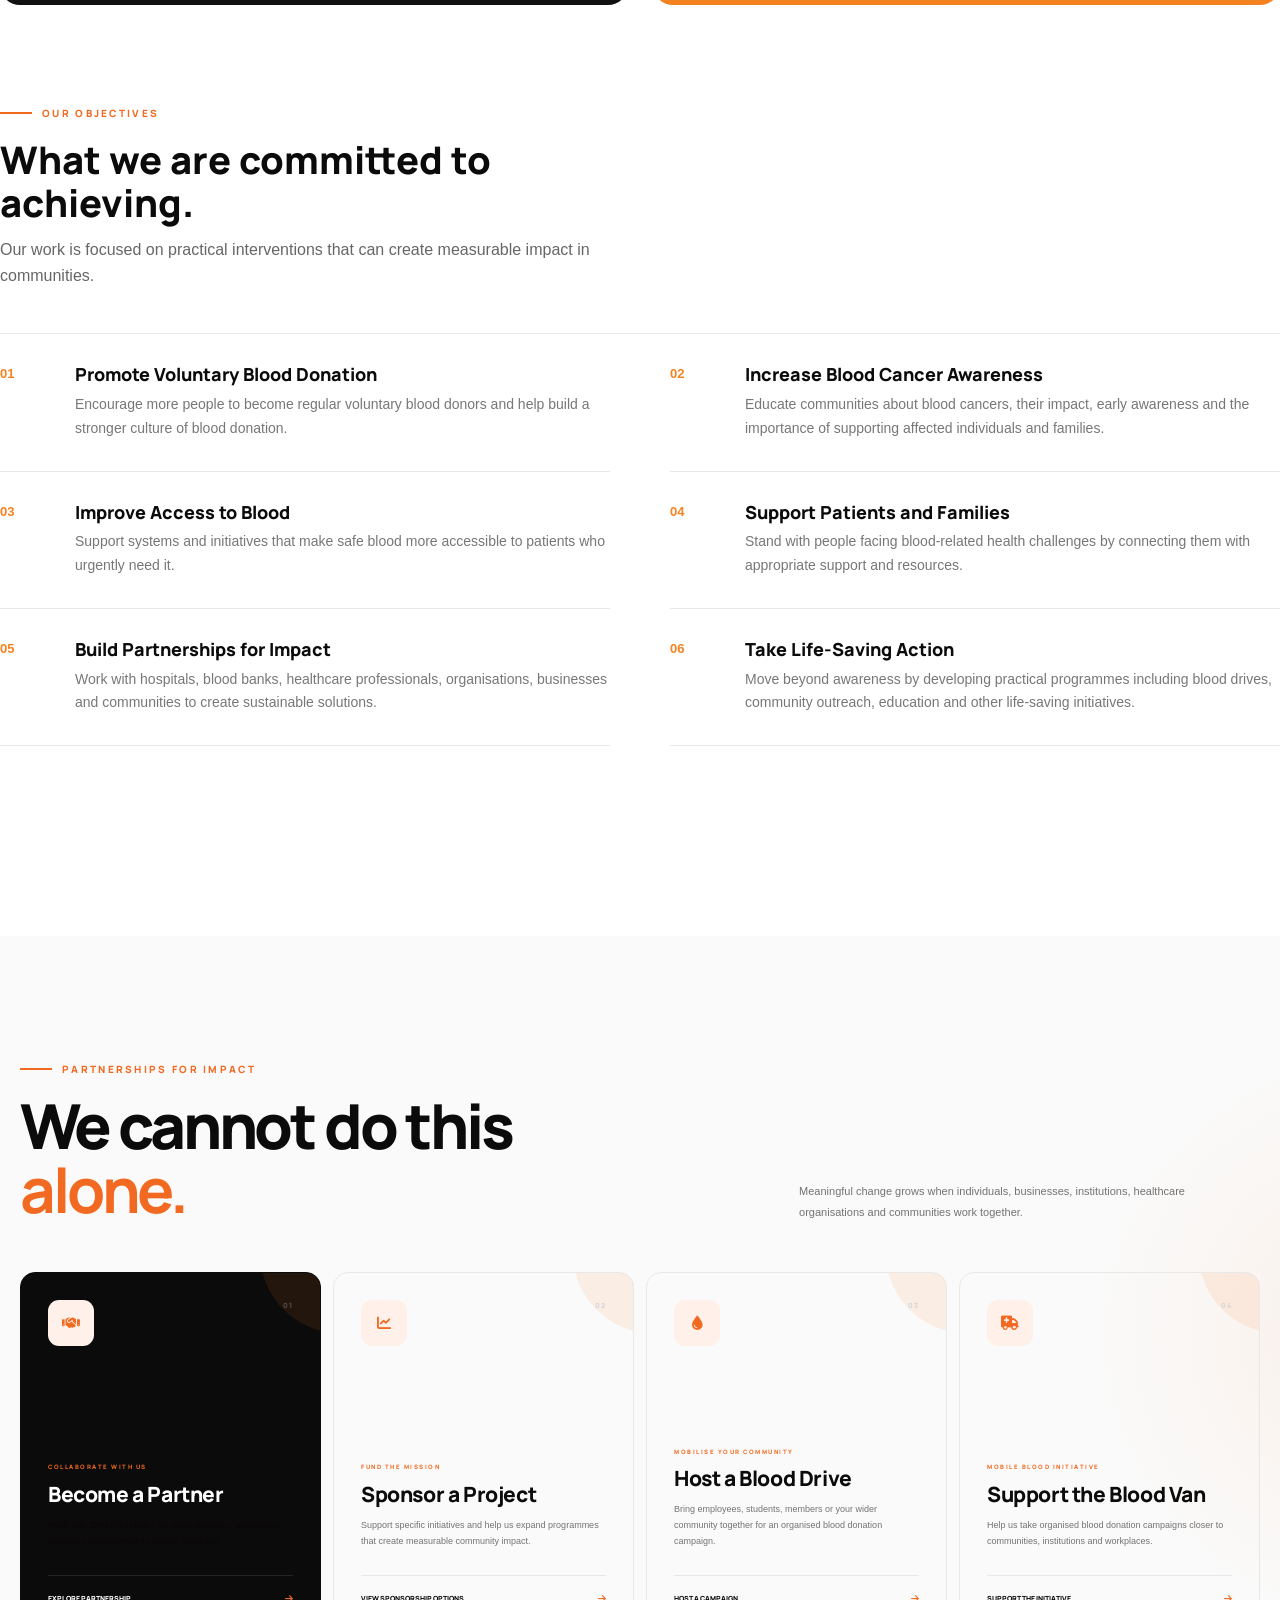
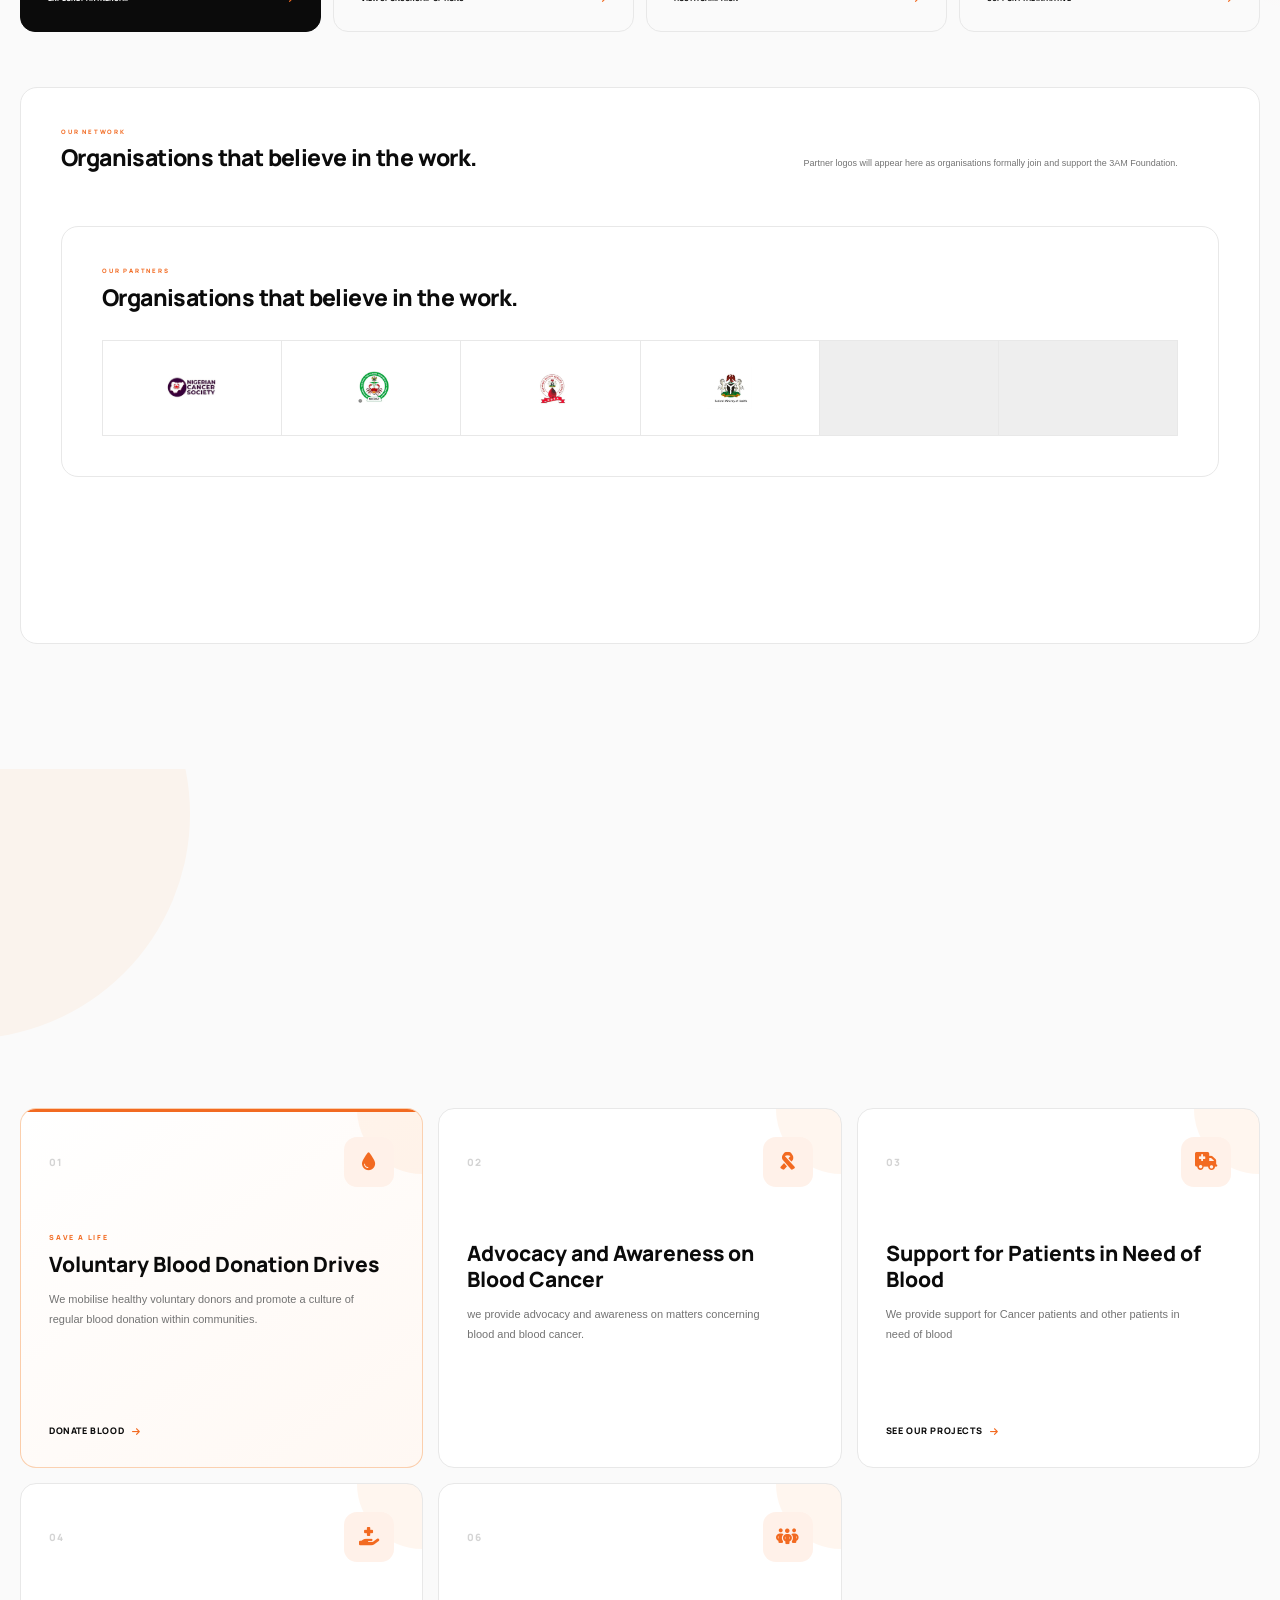
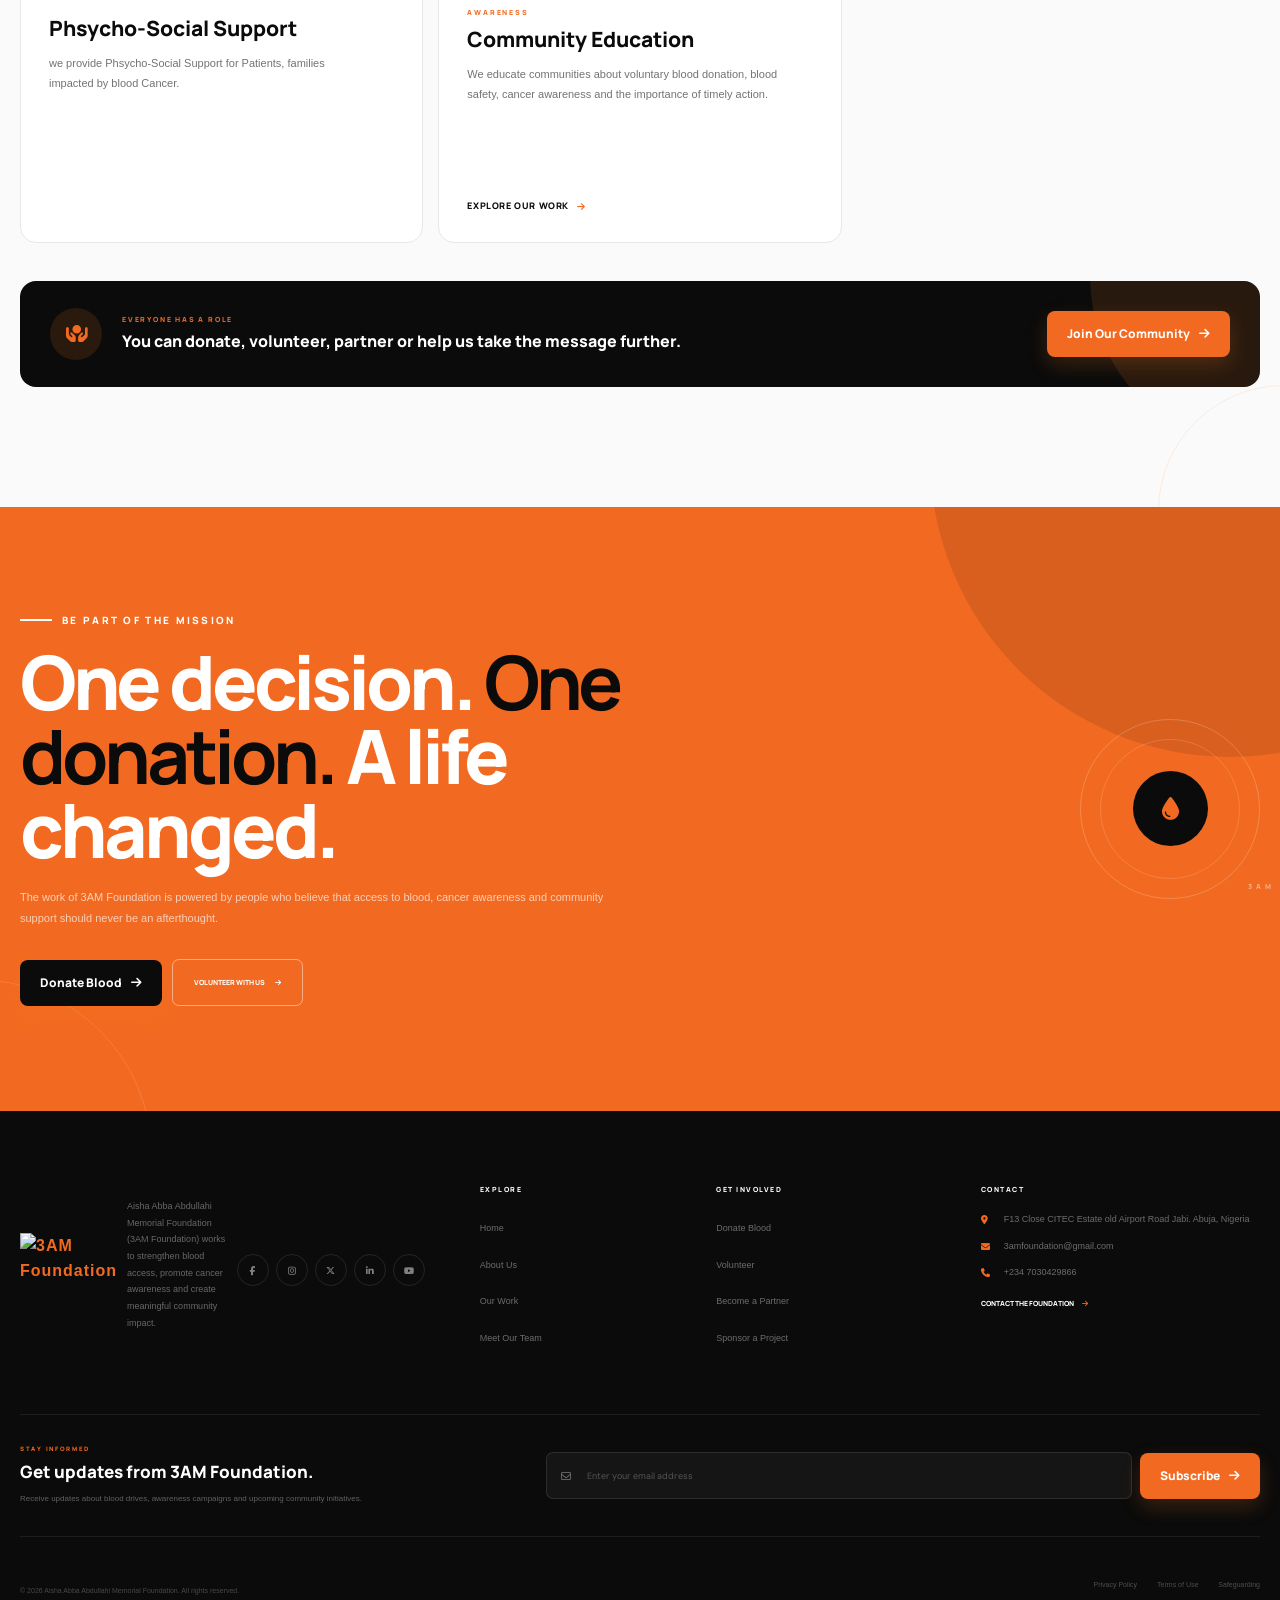
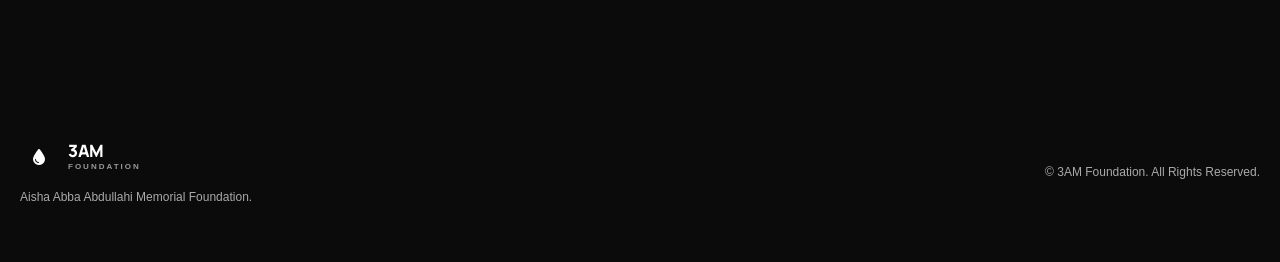
==== commit 68237d29: "Add files via upload" ====
--- a/about.html
+++ b/about.html
@@ -1681,7 +1681,6 @@
 </section>
 
 
-
 <!-- ==================================================
      FOOTER
 ================================================== -->
@@ -1808,7 +1807,7 @@
                     </li>
 
                     <li>
-                        <a href="our-work.html">
+                        <a href="ourwork.html">
                             Our Work
                         </a>
                     </li>
@@ -1819,13 +1818,8 @@
                         </a>
                     </li>
 
-                    <li>
-                        <a href="ourwork.html">
-                            Gallery
-                        </a>
-                    </li>
-
-                
+
+                   
 
                 </ul>
 
@@ -1871,11 +1865,7 @@
                         </a>
                     </li>
 
-                    <li>
-                        <a href="blood-bank.html">
-                            Blood Bank
-                        </a>
-                    </li>
+                 
 
                 </ul>
 
@@ -1899,7 +1889,7 @@
                     <i class="fa-solid fa-location-dot"></i>
 
                     <span>
-                        Abuja, Nigeria
+                        F13 Close CITEC Estate old Airport Road Jabi. Abuja, Nigeria
                     </span>
 
                 </div>
@@ -1909,9 +1899,9 @@
 
                     <i class="fa-solid fa-envelope"></i>
 
-                    <a href="mailto:info@3amfoundation.org">
-
-                        info@3amfoundation.org
+                    <a href="mailto:3amfoundation@gmail.com">
+
+                        3amfoundation@gmail.com
 
                     </a>
 
@@ -1922,9 +1912,9 @@
 
                     <i class="fa-solid fa-phone"></i>
 
-                    <a href="tel:+2340000000000">
-
-                        +234 000 000 0000
+                    <a href="tel:+2347030429866">
+
+                        +234 7030429866
 
                     </a>
 
@@ -1945,6 +1935,8 @@
             </div>
 
         </div>
+
+
 
 
 
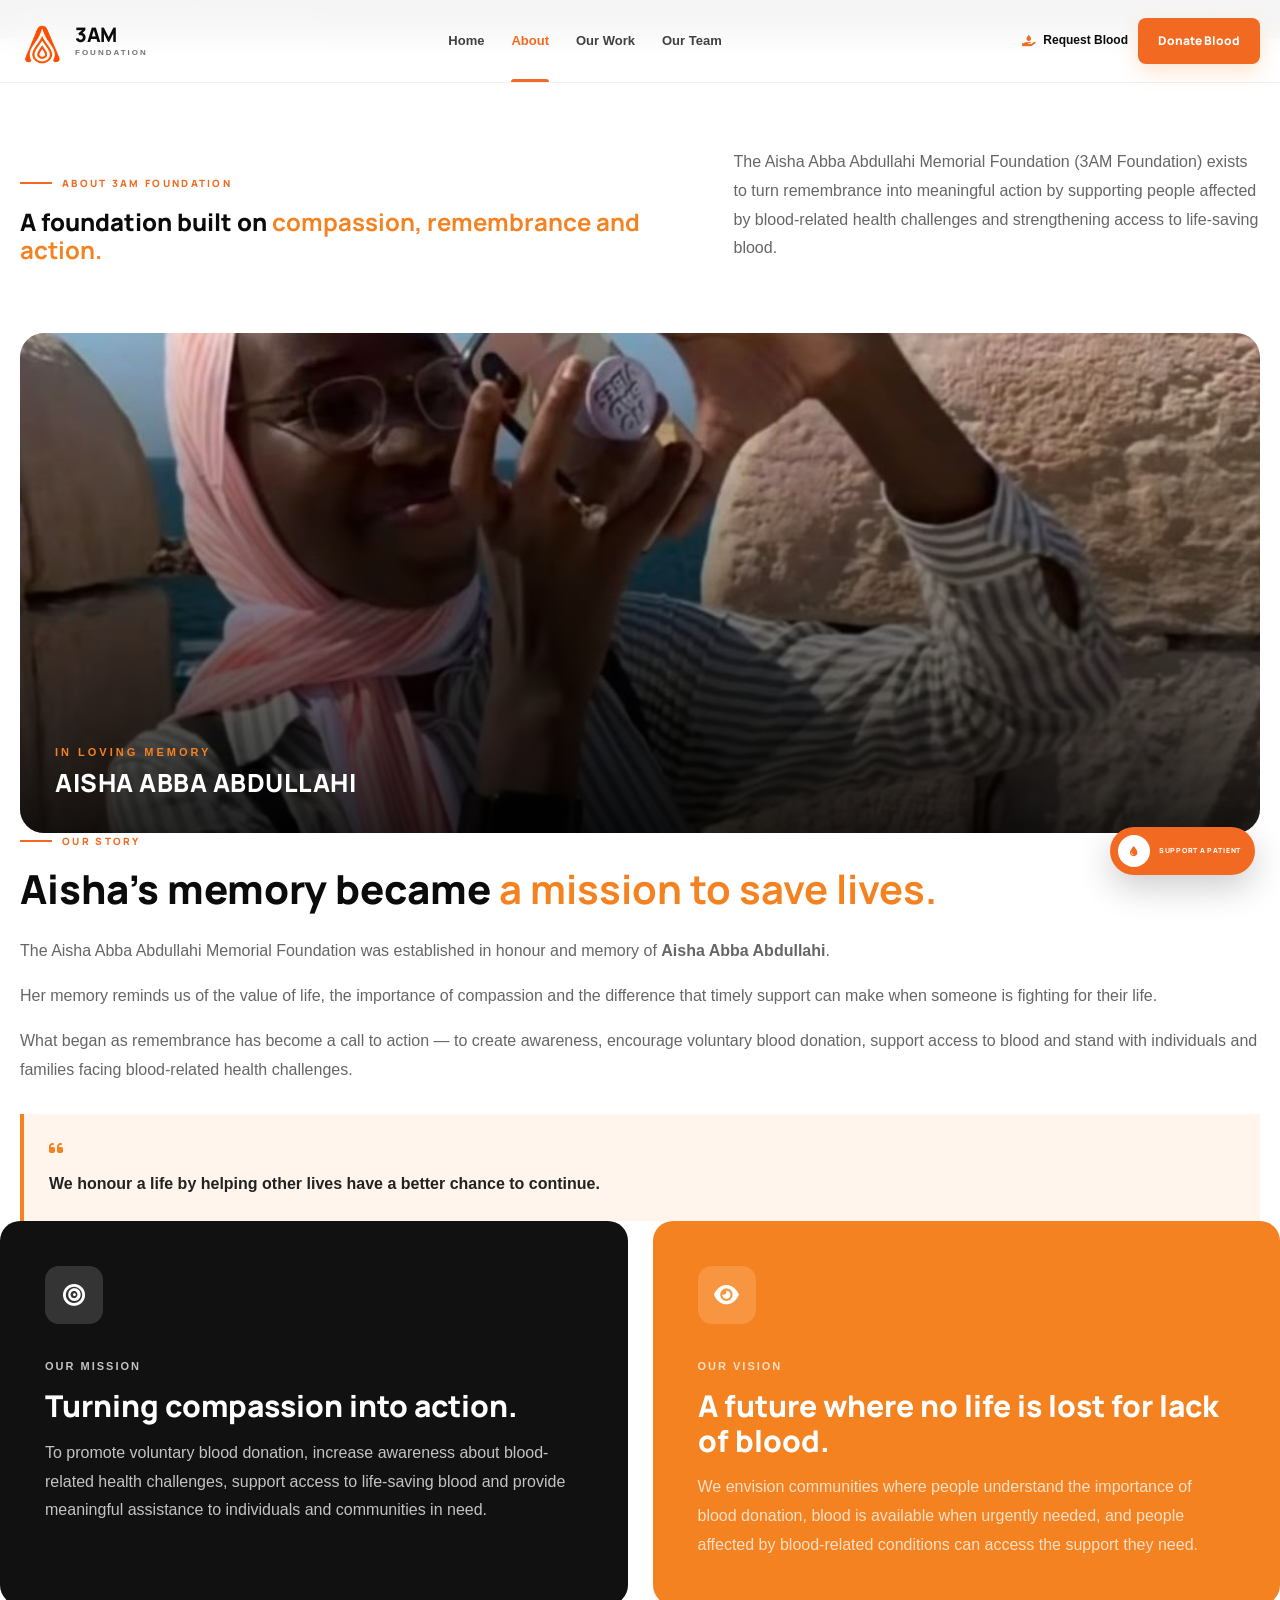
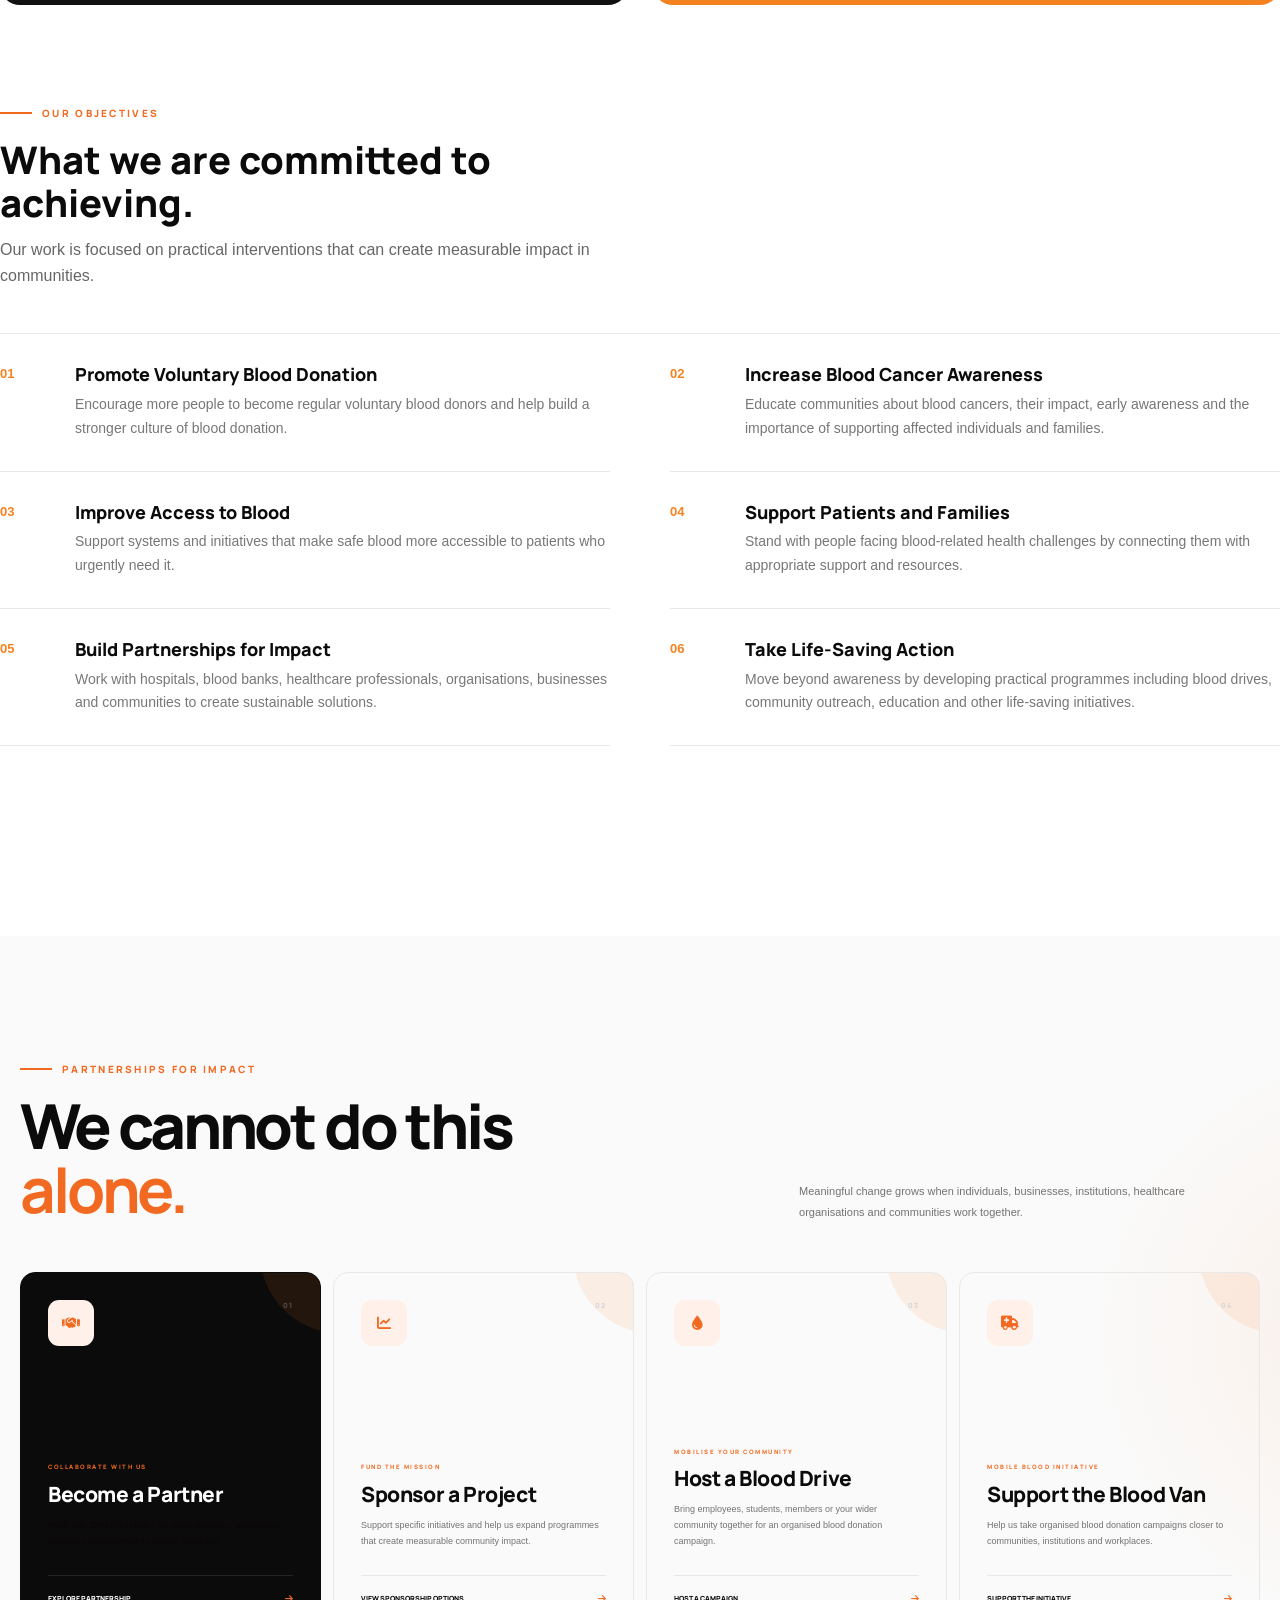
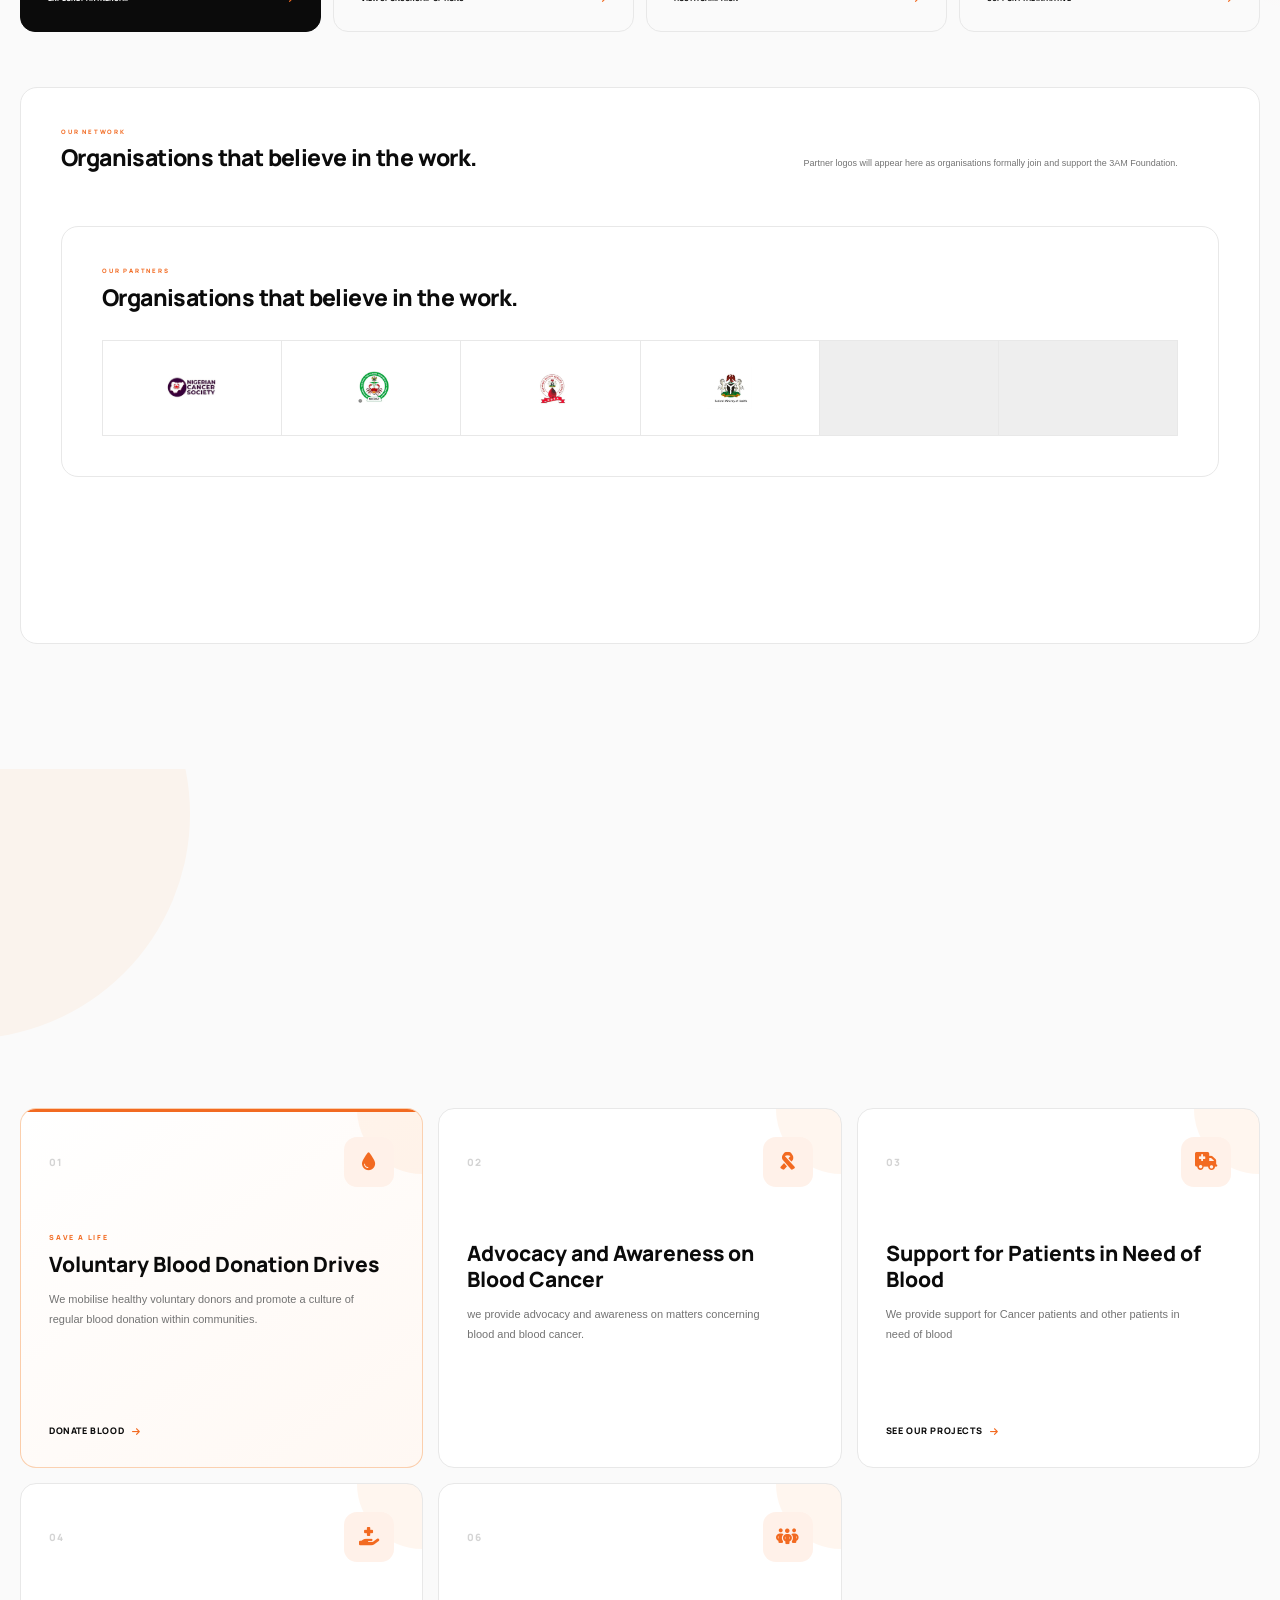
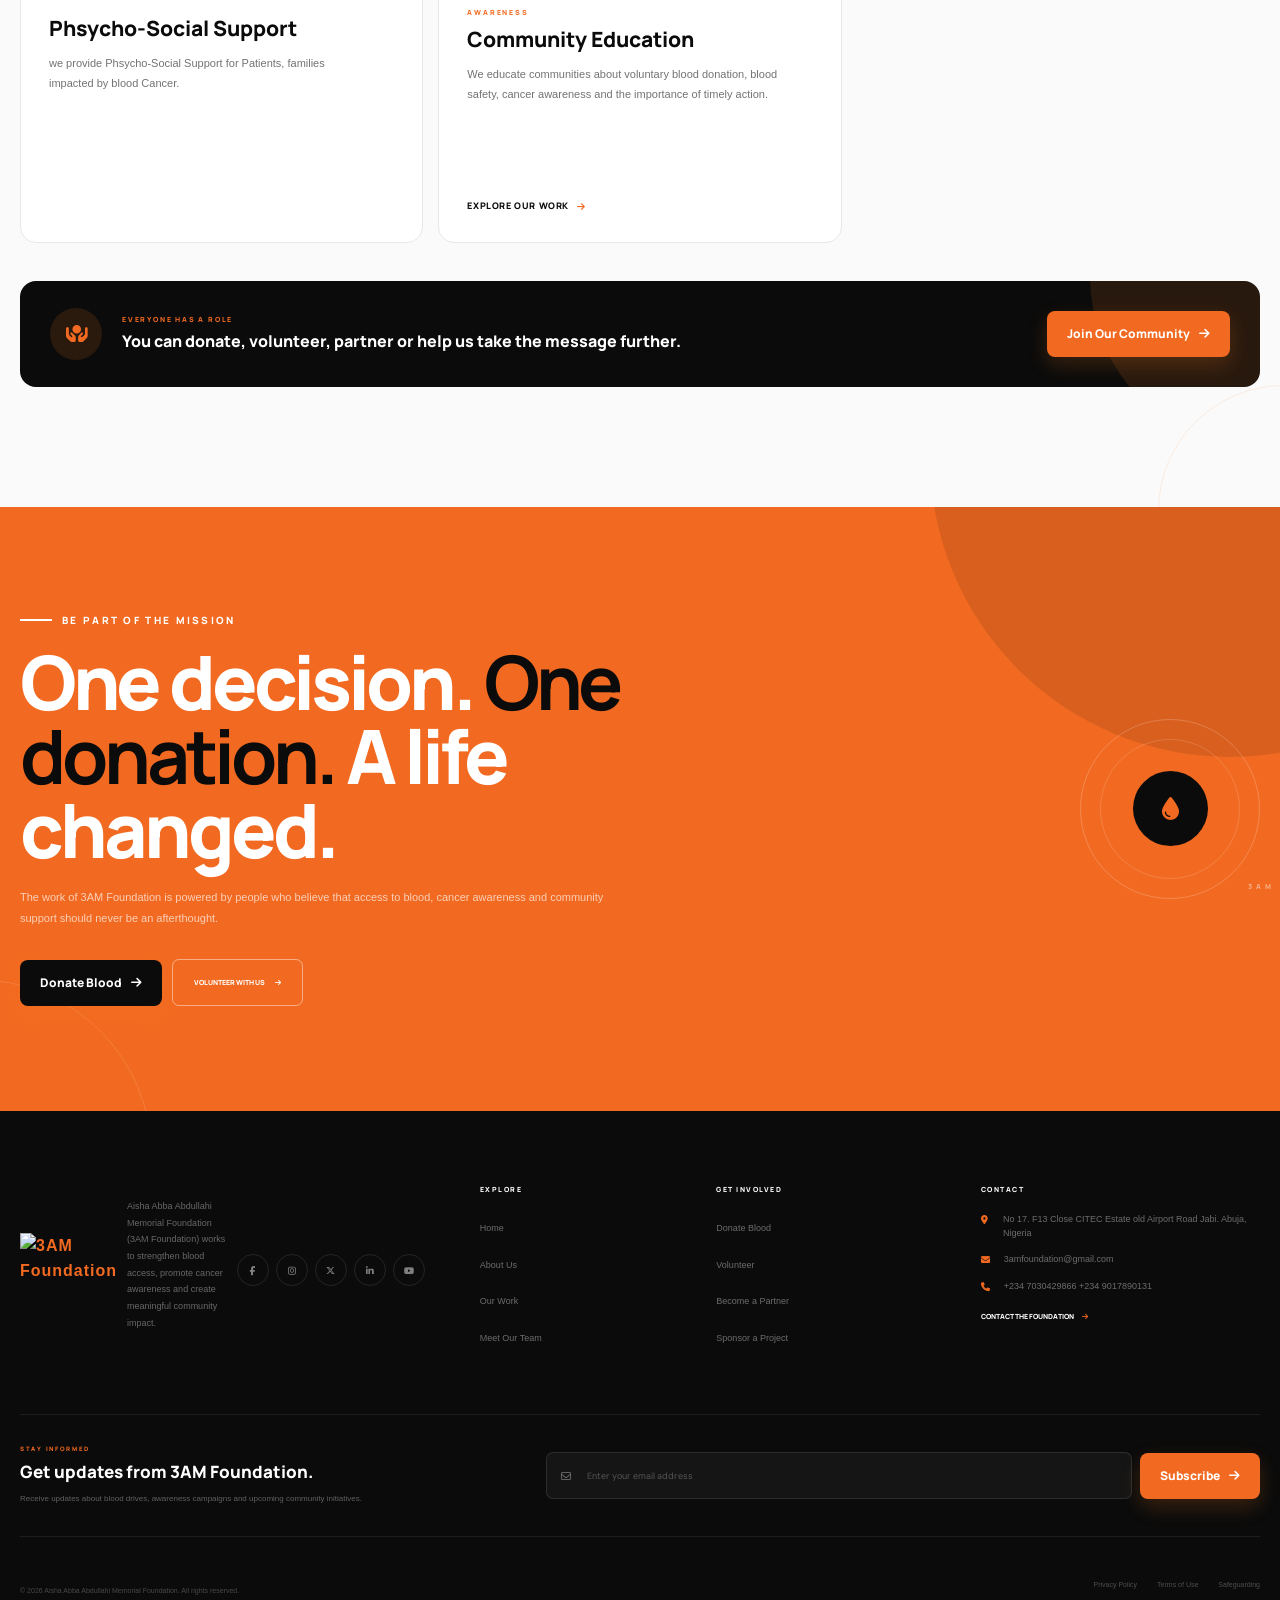
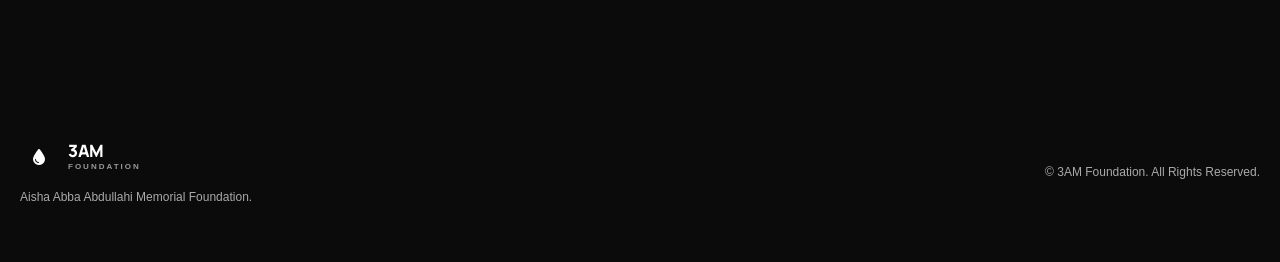
==== commit dac364fb: "Add files via upload" ====
--- a/about.html
+++ b/about.html
@@ -1889,7 +1889,7 @@
                     <i class="fa-solid fa-location-dot"></i>
 
                     <span>
-                        F13 Close CITEC Estate old Airport Road Jabi. Abuja, Nigeria
+                        No 17. F13 Close CITEC Estate old Airport Road Jabi. Abuja, Nigeria
                     </span>
 
                 </div>
@@ -1915,6 +1915,7 @@
                     <a href="tel:+2347030429866">
 
                         +234 7030429866
+                        +234 9017890131
 
                     </a>
 
--- a/style.css
+++ b/style.css
@@ -20979,6 +20979,258 @@
 
 
 /* ==================================================
+   FULL CARD EVENT IMAGE
+=================================================== */
+
+.activity-card {
+    position: relative;
+    overflow: hidden;
+}
+
+
+/* BACKGROUND IMAGE */
+
+.activity-bg {
+    position: absolute;
+    inset: 0;
+
+    z-index: 0;
+}
+
+.activity-bg img {
+    width: 100%;
+    height: 100%;
+
+    object-fit: cover;
+
+    display: block;
+
+    filter: blur(1px);
+
+    transform: scale(1.04);
+
+    animation: eventZoom 8s ease-in-out infinite alternate;
+}
+
+
+/* BLACK OVERLAY */
+
+.activity-bg-overlay {
+    position: absolute;
+    inset: 0;
+
+    background: rgba(0, 0, 0, 0.68);
+
+    z-index: 1;
+}
+
+
+/* KEEP CONTENT ABOVE IMAGE */
+
+.activity-card > *:not(.activity-bg) {
+    position: relative;
+    z-index: 2;
+}
+
+
+/* WHITE TEXT */
+
+.activity-card .activity-content h3,
+.activity-card .activity-content p,
+.activity-card .activity-month,
+.activity-card .activity-number {
+    color: #fff;
+}
+
+
+/* SUBTLE IMAGE MOVEMENT */
+
+@keyframes eventZoom {
+
+    0% {
+        transform: scale(1.04);
+    }
+
+    100% {
+        transform: scale(1.10);
+    }
+}
+
+
+/* REDUCE MOTION FOR USERS WHO PREFER IT */
+
+@media (prefers-reduced-motion: reduce) {
+
+    .activity-bg img {
+        animation: none;
+    }
+
+}
+
+/* ==================================================
+   SPLIT EVENT CARD
+=================================================== */
+
+.activity-card {
+    position: relative;
+    display: grid;
+
+    grid-template-columns: 42% 58%;
+
+    min-height: 330px;
+
+    overflow: hidden;
+
+    border-radius: 20px;
+}
+
+
+/* IMAGE SIDE */
+
+.activity-image {
+    position: relative;
+
+    width: 100%;
+    height: 100%;
+
+    overflow: hidden;
+
+    order: 1;
+}
+
+.activity-image img {
+    width: 100%;
+    height: 100%;
+
+    object-fit: cover;
+
+    display: block;
+
+    transition: transform 0.7s ease;
+}
+
+
+/* IMAGE ANIMATION */
+
+@keyframes activityImageMove {
+
+    0% {
+        transform: scale(1);
+    }
+
+    100% {
+        transform: scale(1.07);
+    }
+}
+
+.activity-image img {
+    animation: activityImageMove 7s ease-in-out infinite alternate;
+}
+
+
+/* TEXT SIDE */
+
+.activity-card .activity-content {
+    position: relative;
+
+    order: 2;
+
+    padding: 32px 35px;
+
+    background: #fff;
+
+    z-index: 2;
+}
+
+
+/* MONTH */
+
+.activity-card .activity-month {
+    position: relative;
+
+    margin-bottom: 15px;
+
+    font-size: 12px;
+    font-weight: 800;
+
+    letter-spacing: 1px;
+
+    color: #10344D;
+}
+
+
+/* TITLE */
+
+.activity-card .activity-content h3 {
+    color: #10344D;
+}
+
+
+/* DESCRIPTION */
+
+.activity-card .activity-content p {
+    color: #555;
+}
+
+
+/* EVENT */
+
+.activity-card .activity-event {
+    margin-top: 20px;
+}
+
+
+/* NUMBER */
+
+.activity-card .activity-number {
+    position: absolute;
+
+    right: 18px;
+    bottom: 12px;
+
+    z-index: 5;
+
+    font-size: 48px;
+    font-weight: 900;
+
+    color: rgba(16, 52, 77, 0.08);
+}
+
+
+/* FEATURED CARD */
+
+.activity-card.featured {
+    border: 1px solid rgba(16, 52, 77, 0.12);
+}
+
+
+/* ==================================================
+   MOBILE
+=================================================== */
+
+@media (max-width: 700px) {
+
+    .activity-card {
+        grid-template-columns: 1fr;
+
+        min-height: auto;
+    }
+
+    .activity-image {
+        height: 190px;
+
+        order: 1;
+    }
+
+    .activity-card .activity-content {
+        order: 2;
+
+        padding: 25px;
+    }
+
+}
+
+/* ==================================================
    RESPONSIVE
 ================================================== */
 
@@ -21485,3 +21737,1033 @@
 
 
 
+
+/* =========================================================
+   3AM FOUNDATION
+   REUSABLE BLOG / ARTICLE STYLES
+   ========================================================= */
+
+
+/* =========================================================
+   BLOG HERO
+   ========================================================= */
+
+.blog-page .blog-hero {
+    position: relative;
+    min-height: 520px;
+    display: flex;
+    align-items: center;
+    background:
+        linear-gradient(
+            120deg,
+            rgba(16, 52, 77, 0.97),
+            rgba(16, 52, 77, 0.78)
+        ),
+        url("images/blogbg.jpg") center/cover no-repeat;
+    overflow: hidden;
+}
+
+.blog-page .blog-hero-overlay {
+    position: absolute;
+    inset: 0;
+    background:
+        radial-gradient(
+            circle at 80% 30%,
+            rgba(244, 123, 32, 0.22),
+            transparent 35%
+        );
+}
+
+.blog-page .blog-hero-content {
+    position: relative;
+    z-index: 2;
+    padding-top: 70px;
+    padding-bottom: 70px;
+    max-width: 850px;
+}
+
+.blog-page .blog-eyebrow {
+    display: inline-flex;
+    align-items: center;
+    gap: 10px;
+    margin-bottom: 22px;
+    font-size: 13px;
+    font-weight: 800;
+    letter-spacing: 2px;
+    text-transform: uppercase;
+    color: #f47b20;
+}
+
+.blog-page .blog-eyebrow::before {
+    content: "";
+    width: 38px;
+    height: 2px;
+    background: #f47b20;
+}
+
+.blog-page .blog-hero h1 {
+    margin: 0;
+    max-width: 800px;
+    font-family: "Manrope", sans-serif;
+    font-size: clamp(48px, 7vw, 82px);
+    line-height: 0.98;
+    font-weight: 800;
+    letter-spacing: -3px;
+    color: #ffffff;
+}
+
+.blog-page .blog-hero h1 span {
+    display: block;
+    color: #f47b20;
+}
+
+.blog-page .blog-hero p {
+    max-width: 650px;
+    margin: 25px 0 0;
+    font-size: 20px;
+    line-height: 1.7;
+    color: rgba(255, 255, 255, 0.82);
+}
+
+
+/* =========================================================
+   ARTICLE
+   ========================================================= */
+
+.blog-page .blog-article {
+    background: #ffffff;
+    padding: 85px 0 100px;
+}
+
+.blog-page .blog-container {
+    max-width: 900px;
+}
+
+
+/* META */
+
+.blog-page .blog-meta {
+    display: flex;
+    flex-wrap: wrap;
+    gap: 24px;
+    margin-bottom: 35px;
+    padding-bottom: 20px;
+    border-bottom: 1px solid #e9edf0;
+}
+
+.blog-page .blog-meta span {
+    display: inline-flex;
+    align-items: center;
+    gap: 8px;
+    font-size: 13px;
+    font-weight: 700;
+    letter-spacing: 0.5px;
+    text-transform: uppercase;
+    color: #64727c;
+}
+
+.blog-page .blog-meta i {
+    color: #f47b20;
+}
+
+
+/* ARTICLE HEADING */
+
+.blog-page .blog-heading h2 {
+    margin: 0 0 20px;
+    font-family: "Manrope", sans-serif;
+    font-size: clamp(32px, 5vw, 52px);
+    line-height: 1.12;
+    letter-spacing: -1.5px;
+    color: #10344d;
+}
+
+.blog-page .blog-lead {
+    margin: 0;
+    font-size: 21px;
+    line-height: 1.8;
+    font-weight: 500;
+    color: #53636e;
+}
+
+
+/* =========================================================
+   FOUNDER INTRO
+   ========================================================= */
+
+.blog-page .founder-intro {
+    display: grid;
+    grid-template-columns: 170px 1fr;
+    align-items: center;
+    gap: 30px;
+    margin: 55px 0;
+    padding: 25px;
+    background: #f7f9fa;
+    border-left: 4px solid #f47b20;
+}
+
+.blog-page .founder-image {
+    width: 170px;
+    height: 190px;
+    overflow: hidden;
+    background: #e8edf0;
+}
+
+.blog-page .founder-image img {
+    width: 100%;
+    height: 100%;
+    object-fit: cover;
+}
+
+.blog-page .founder-label {
+    display: block;
+    margin-bottom: 10px;
+    font-size: 11px;
+    font-weight: 800;
+    letter-spacing: 2px;
+    color: #f47b20;
+}
+
+.blog-page .founder-details h3 {
+    margin: 0 0 8px;
+    font-family: "Manrope", sans-serif;
+    font-size: 26px;
+    line-height: 1.25;
+    color: #10344d;
+}
+
+.blog-page .founder-details h3 span {
+    font-size: 18px;
+    font-weight: 600;
+}
+
+.blog-page .founder-details p {
+    margin: 0;
+    font-size: 15px;
+    color: #64727c;
+}
+
+
+/* =========================================================
+   ARTICLE BODY
+   ========================================================= */
+
+.blog-page .blog-content {
+    font-size: 18px;
+    line-height: 1.9;
+    color: #394954;
+}
+
+.blog-page .blog-content p {
+    margin: 0 0 26px;
+}
+
+.blog-page .blog-content strong {
+    color: #10344d;
+    font-weight: 700;
+}
+
+.blog-page .blog-content h2 {
+    margin: 65px 0 22px;
+    font-family: "Manrope", sans-serif;
+    font-size: clamp(28px, 4vw, 40px);
+    line-height: 1.2;
+    letter-spacing: -1px;
+    color: #10344d;
+}
+
+
+/* =========================================================
+   QUOTE
+   ========================================================= */
+
+.blog-page .blog-content blockquote {
+    position: relative;
+    margin: 45px 0;
+    padding: 30px 35px 30px 70px;
+    border: none;
+    background: #10344d;
+    font-family: "Manrope", sans-serif;
+    font-size: 23px;
+    line-height: 1.55;
+    font-weight: 700;
+    color: #ffffff;
+}
+
+.blog-page .blog-content blockquote i {
+    position: absolute;
+    left: 28px;
+    top: 28px;
+    font-size: 25px;
+    color: #f47b20;
+}
+
+
+/* =========================================================
+   LEGACY HIGHLIGHT
+   ========================================================= */
+
+.blog-page .blog-highlight {
+    margin: 55px 0;
+    padding: 45px;
+    text-align: center;
+    background: #f7f9fa;
+    border-top: 3px solid #f47b20;
+    border-bottom: 1px solid #e2e7ea;
+}
+
+.blog-page .blog-highlight span {
+    display: block;
+    margin-bottom: 12px;
+    font-size: 11px;
+    font-weight: 800;
+    letter-spacing: 2px;
+    color: #f47b20;
+}
+
+.blog-page .blog-highlight h3 {
+    margin: 0 0 12px;
+    font-family: "Manrope", sans-serif;
+    font-size: 34px;
+    line-height: 1.2;
+    color: #10344d;
+}
+
+.blog-page .blog-highlight p {
+    margin: 0;
+    font-size: 17px;
+    color: #64727c;
+}
+
+
+/* =========================================================
+   GIVING BLOOD CALLOUT
+   ========================================================= */
+
+.blog-page .blog-callout {
+    display: flex;
+    align-items: center;
+    gap: 25px;
+    margin: 50px 0;
+    padding: 32px;
+    background: #10344d;
+    color: #ffffff;
+}
+
+.blog-page .callout-icon {
+    flex: 0 0 65px;
+    width: 65px;
+    height: 65px;
+    display: grid;
+    place-items: center;
+    border-radius: 50%;
+    background: #f47b20;
+    font-size: 25px;
+}
+
+.blog-page .blog-callout span {
+    display: block;
+    margin-bottom: 7px;
+    font-size: 11px;
+    font-weight: 800;
+    letter-spacing: 1.8px;
+    color: #f47b20;
+}
+
+.blog-page .blog-callout h3 {
+    margin: 0 0 7px;
+    font-family: "Manrope", sans-serif;
+    font-size: 27px;
+    color: #ffffff;
+}
+
+.blog-page .blog-callout p {
+    margin: 0;
+    font-size: 15px;
+    line-height: 1.6;
+    color: rgba(255, 255, 255, 0.75);
+}
+
+
+/* =========================================================
+   FOUNDER CLOSING
+   ========================================================= */
+
+.blog-page .founder-closing {
+    margin-top: 75px;
+    padding-top: 40px;
+    border-top: 1px solid #dfe5e8;
+}
+
+.blog-page .closing-line {
+    width: 55px;
+    height: 3px;
+    margin-bottom: 30px;
+    background: #f47b20;
+}
+
+.blog-page .founder-closing p {
+    font-size: 20px;
+    line-height: 1.8;
+}
+
+.blog-page .founder-closing h3 {
+    margin: 35px 0 8px;
+    font-family: "Manrope", sans-serif;
+    font-size: 28px;
+    line-height: 1.35;
+    color: #10344d;
+}
+
+.blog-page .founder-closing > strong {
+    font-size: 18px;
+    color: #f47b20;
+}
+
+
+/* =========================================================
+   BLOG CTA
+   ========================================================= */
+
+.blog-page .blog-cta {
+    padding: 85px 0;
+    background: #10344d;
+}
+
+.blog-page .blog-cta-content {
+    max-width: 760px;
+    margin: auto;
+    text-align: center;
+}
+
+.blog-page .blog-cta-content > span {
+    display: block;
+    margin-bottom: 15px;
+    font-size: 12px;
+    font-weight: 800;
+    letter-spacing: 2px;
+    color: #f47b20;
+}
+
+.blog-page .blog-cta h2 {
+    margin: 0 auto 18px;
+    font-family: "Manrope", sans-serif;
+    font-size: clamp(30px, 5vw, 48px);
+    line-height: 1.15;
+    color: #ffffff;
+}
+
+.blog-page .blog-cta p {
+    margin: 0 auto 30px;
+    font-size: 17px;
+    color: rgba(255, 255, 255, 0.75);
+}
+
+.blog-page .blog-cta-buttons {
+    display: flex;
+    justify-content: center;
+    flex-wrap: wrap;
+    gap: 15px;
+}
+
+.blog-page .btn-outline-light {
+    display: inline-flex;
+    align-items: center;
+    justify-content: center;
+    min-height: 48px;
+    padding: 0 25px;
+    border: 1px solid rgba(255, 255, 255, 0.5);
+    color: #ffffff;
+    text-decoration: none;
+    border-radius: 4px;
+    font-weight: 700;
+    transition: 0.3s ease;
+}
+
+.blog-page .btn-outline-light:hover {
+    background: #ffffff;
+    color: #10344d;
+}
+
+
+/* =========================================================
+   RESPONSIVE
+   ========================================================= */
+
+@media (max-width: 768px) {
+
+    .blog-page .blog-hero {
+        min-height: 430px;
+    }
+
+    .blog-page .blog-hero-content {
+        padding-top: 55px;
+        padding-bottom: 55px;
+    }
+
+    .blog-page .blog-hero h1 {
+        font-size: clamp(42px, 13vw, 62px);
+        letter-spacing: -2px;
+    }
+
+    .blog-page .blog-hero p {
+        font-size: 17px;
+    }
+
+    .blog-page .blog-article {
+        padding: 55px 0 70px;
+    }
+
+    .blog-page .blog-heading h2 {
+        font-size: 32px;
+    }
+
+    .blog-page .blog-lead {
+        font-size: 18px;
+    }
+
+    .blog-page .founder-intro {
+        grid-template-columns: 1fr;
+        gap: 20px;
+        padding: 20px;
+    }
+
+    .blog-page .founder-image {
+        width: 130px;
+        height: 150px;
+    }
+
+    .blog-page .blog-content {
+        font-size: 17px;
+        line-height: 1.8;
+    }
+
+    .blog-page .blog-content blockquote {
+        padding: 28px 25px 28px 55px;
+        font-size: 20px;
+    }
+
+    .blog-page .blog-highlight {
+        padding: 30px 20px;
+    }
+
+    .blog-page .blog-highlight h3 {
+        font-size: 27px;
+    }
+
+    .blog-page .blog-callout {
+        align-items: flex-start;
+        padding: 25px 20px;
+    }
+
+    .blog-page .callout-icon {
+        flex-basis: 52px;
+        width: 52px;
+        height: 52px;
+        font-size: 20px;
+    }
+
+    .blog-page .blog-callout h3 {
+        font-size: 23px;
+    }
+
+    .blog-page .founder-closing p {
+        font-size: 18px;
+    }
+
+    .blog-page .blog-cta {
+        padding: 65px 0;
+    }
+
+}
+
+
+
+/* ==========================================
+   3AM FOUNDATION - GET INVOLVED
+   ========================================== */
+
+.get-involved {
+  --gi-orange: #f47b20;
+  --gi-orange-dark: #d9610d;
+  --gi-dark: #151515;
+  --gi-text: #333333;
+  --gi-light: #f7f7f7;
+  --gi-border: #e5e5e5;
+
+  color: var(--gi-text);
+  background: #fff;
+}
+
+
+/* CONTAINER */
+
+.gi-container {
+  width: min(1150px, 92%);
+  margin: 0 auto;
+}
+
+
+/* HERO */
+
+.gi-hero {
+  background: var(--gi-dark);
+  color: #fff;
+  padding: 100px 0;
+  text-align: center;
+}
+
+.gi-hero h1 {
+  max-width: 850px;
+  margin: 15px auto;
+  font-size: clamp(38px, 5vw, 68px);
+  line-height: 1.05;
+}
+
+.gi-hero p {
+  max-width: 650px;
+  margin: 20px auto 30px;
+  font-size: 18px;
+  line-height: 1.7;
+  opacity: .85;
+}
+
+
+/* LABEL */
+
+.gi-label {
+  color: var(--gi-orange);
+  font-size: 13px;
+  font-weight: 700;
+  letter-spacing: 2px;
+}
+
+
+/* BUTTONS */
+
+.gi-buttons {
+  display: flex;
+  justify-content: center;
+  align-items: center;
+  gap: 12px;
+  flex-wrap: wrap;
+}
+
+.gi-btn {
+  display: inline-block;
+  padding: 14px 26px;
+  border-radius: 5px;
+  text-decoration: none;
+  font-weight: 700;
+  font-size: 14px;
+  transition: all .3s ease;
+}
+
+
+/* ORANGE BUTTON */
+
+.gi-btn-primary {
+  background: var(--gi-orange);
+  color: #fff;
+  border: 1px solid var(--gi-orange);
+}
+
+.gi-btn-primary:hover {
+  background: var(--gi-orange-dark);
+  border-color: var(--gi-orange-dark);
+  transform: translateY(-2px);
+}
+
+
+/* OUTLINE */
+
+.gi-btn-outline {
+  border: 1px solid rgba(255,255,255,.5);
+  color: #fff;
+  background: transparent;
+}
+
+.gi-btn-outline:hover {
+  background: #fff;
+  color: var(--gi-dark);
+}
+
+
+/* WHITE BUTTON */
+
+.gi-btn-white {
+  background: #fff;
+  color: var(--gi-orange);
+  border: 1px solid #fff;
+}
+
+.gi-btn-white:hover {
+  background: var(--gi-light);
+  transform: translateY(-2px);
+}
+
+
+/* SECTIONS */
+
+.gi-section {
+  padding: 85px 0;
+}
+
+.gi-light {
+  background: var(--gi-light);
+}
+
+
+/* GENERAL CARDS */
+
+.gi-card,
+.gi-donation-box {
+  max-width: 850px;
+  margin: auto;
+  padding: 50px;
+  border: 1px solid var(--gi-border);
+  background: #fff;
+}
+
+.gi-card h2,
+.gi-donation-box h2 {
+  font-size: 38px;
+  margin: 10px 0 15px;
+  color: var(--gi-dark);
+}
+
+.gi-card p,
+.gi-donation-box p {
+  line-height: 1.7;
+  margin-bottom: 25px;
+}
+
+.gi-number {
+  color: var(--gi-orange);
+  font-weight: 800;
+  font-size: 14px;
+}
+
+
+/* SECTION HEADING */
+
+.gi-heading {
+  text-align: center;
+  max-width: 750px;
+  margin: 0 auto 45px;
+}
+
+.gi-heading h2 {
+  font-size: 42px;
+  color: var(--gi-dark);
+  margin: 10px 0;
+}
+
+.gi-heading p {
+  line-height: 1.7;
+}
+
+
+/* SUPPORT GRID */
+
+.gi-grid {
+  display: grid;
+  grid-template-columns: repeat(2, 1fr);
+  gap: 20px;
+}
+
+.gi-support-card {
+  padding: 30px;
+  background: #fff;
+  border: 1px solid var(--gi-border);
+}
+
+.gi-support-card h3 {
+  margin-top: 0;
+  color: var(--gi-dark);
+}
+
+.gi-support-card p {
+  line-height: 1.6;
+  margin-bottom: 0;
+}
+
+
+/* BANK DETAILS */
+
+.gi-donation-box {
+  text-align: center;
+}
+
+.gi-bank-details {
+  background: var(--gi-light);
+  padding: 20px;
+  margin: 25px 0;
+  text-align: left;
+}
+
+.gi-bank-details p {
+  margin: 8px 0;
+}
+
+
+/* ==========================================
+   ACTION CARDS
+   ========================================== */
+
+.gi-action-grid {
+  display: grid;
+  grid-template-columns: repeat(3, 1fr);
+  gap: 20px;
+}
+
+.gi-action-card {
+  display: block;
+  padding: 35px;
+  border: 1px solid var(--gi-border);
+  background: #fff;
+  text-decoration: none;
+  color: var(--gi-text);
+  transition: all .3s ease;
+}
+
+.gi-action-card:hover {
+  transform: translateY(-5px);
+  border-color: var(--gi-orange);
+  box-shadow: 0 10px 30px rgba(0,0,0,.07);
+}
+
+.gi-action-card span {
+  color: var(--gi-orange);
+  font-weight: 800;
+}
+
+.gi-action-card h3 {
+  color: var(--gi-dark);
+  font-size: 23px;
+}
+
+.gi-action-card strong {
+  display: inline-block;
+  margin-top: 15px;
+  color: var(--gi-orange);
+}
+
+
+/* ==========================================
+   MAJOR PROJECTS
+   ========================================== */
+
+.gi-projects {
+  background: var(--gi-light);
+}
+
+
+/* TWO COLUMN PROJECT */
+
+.gi-project {
+  display: grid;
+  grid-template-columns: 1fr 1fr;
+  align-items: stretch;
+
+  background: #fff;
+  border: 1px solid var(--gi-border);
+
+  margin-bottom: 30px;
+  overflow: hidden;
+}
+
+
+/* TEXT SIDE */
+
+.gi-project-content {
+  padding: 55px;
+  display: flex;
+  flex-direction: column;
+  align-items: flex-start;
+  justify-content: center;
+}
+
+.gi-project h2 {
+  font-size: 36px;
+  color: var(--gi-dark);
+  margin: 10px 0 15px;
+}
+
+.gi-project p {
+  line-height: 1.7;
+  margin-bottom: 25px;
+}
+
+
+/* ==========================================
+   RESPONSIVE IMAGE BOX
+   ========================================== */
+
+.gi-project-image {
+  width: 100%;
+  min-height: 380px;
+  background: #eeeeee;
+  overflow: hidden;
+  position: relative;
+}
+
+.gi-project-image img {
+  width: 100%;
+  height: 100%;
+  min-height: 380px;
+
+  display: block;
+
+  object-fit: cover;
+
+  transition: transform .5s ease;
+}
+
+.gi-project:hover .gi-project-image img {
+  transform: scale(1.03);
+}
+
+
+/* ALTERNATE PROJECT */
+
+.gi-project-reverse .gi-project-content {
+  order: 2;
+}
+
+.gi-project-reverse .gi-project-image {
+  order: 1;
+}
+
+
+/* PROJECT PARTNER BOX */
+
+.gi-partner-box {
+  margin-top: 50px;
+  padding: 60px 30px;
+  text-align: center;
+
+  background: var(--gi-dark);
+  color: #fff;
+}
+
+.gi-partner-box h2 {
+  font-size: 40px;
+  margin: 10px 0;
+}
+
+.gi-partner-box p {
+  max-width: 650px;
+  margin: 0 auto 25px;
+  line-height: 1.7;
+  opacity: .85;
+}
+
+
+/* FINAL CTA */
+
+.gi-final {
+  background: var(--gi-orange);
+  color: #fff;
+  text-align: center;
+  padding: 90px 0;
+}
+
+.gi-final .gi-label {
+  color: #fff;
+}
+
+.gi-final h2 {
+  font-size: 45px;
+  margin: 12px 0;
+}
+
+.gi-final p {
+  margin-bottom: 30px;
+}
+
+
+/* ==========================================
+   TABLET
+   ========================================== */
+
+@media (max-width: 900px) {
+
+  .gi-action-grid {
+    grid-template-columns: 1fr;
+  }
+
+  .gi-project {
+    grid-template-columns: 1fr;
+  }
+
+  .gi-project-content {
+    order: 1 !important;
+  }
+
+  .gi-project-image {
+    order: 2 !important;
+    min-height: 320px;
+  }
+
+  .gi-project-image img {
+    min-height: 320px;
+  }
+
+}
+
+
+/* ==========================================
+   MOBILE
+   ========================================== */
+
+@media (max-width: 768px) {
+
+  .gi-hero {
+    padding: 70px 0;
+  }
+
+  .gi-section {
+    padding: 60px 0;
+  }
+
+  .gi-card,
+  .gi-donation-box,
+  .gi-project-content {
+    padding: 30px 22px;
+  }
+
+  .gi-grid {
+    grid-template-columns: 1fr;
+  }
+
+  .gi-heading h2,
+  .gi-final h2 {
+    font-size: 32px;
+  }
+
+  .gi-card h2,
+  .gi-project h2 {
+    font-size: 30px;
+  }
+
+  .gi-project-image {
+    min-height: 250px;
+  }
+
+  .gi-project-image img {
+    min-height: 250px;
+  }
+
+  .gi-btn {
+    width: 100%;
+    text-align: center;
+    box-sizing: border-box;
+  }
+
+  .gi-buttons {
+    flex-direction: column;
+    width: 100%;
+  }
+
+}
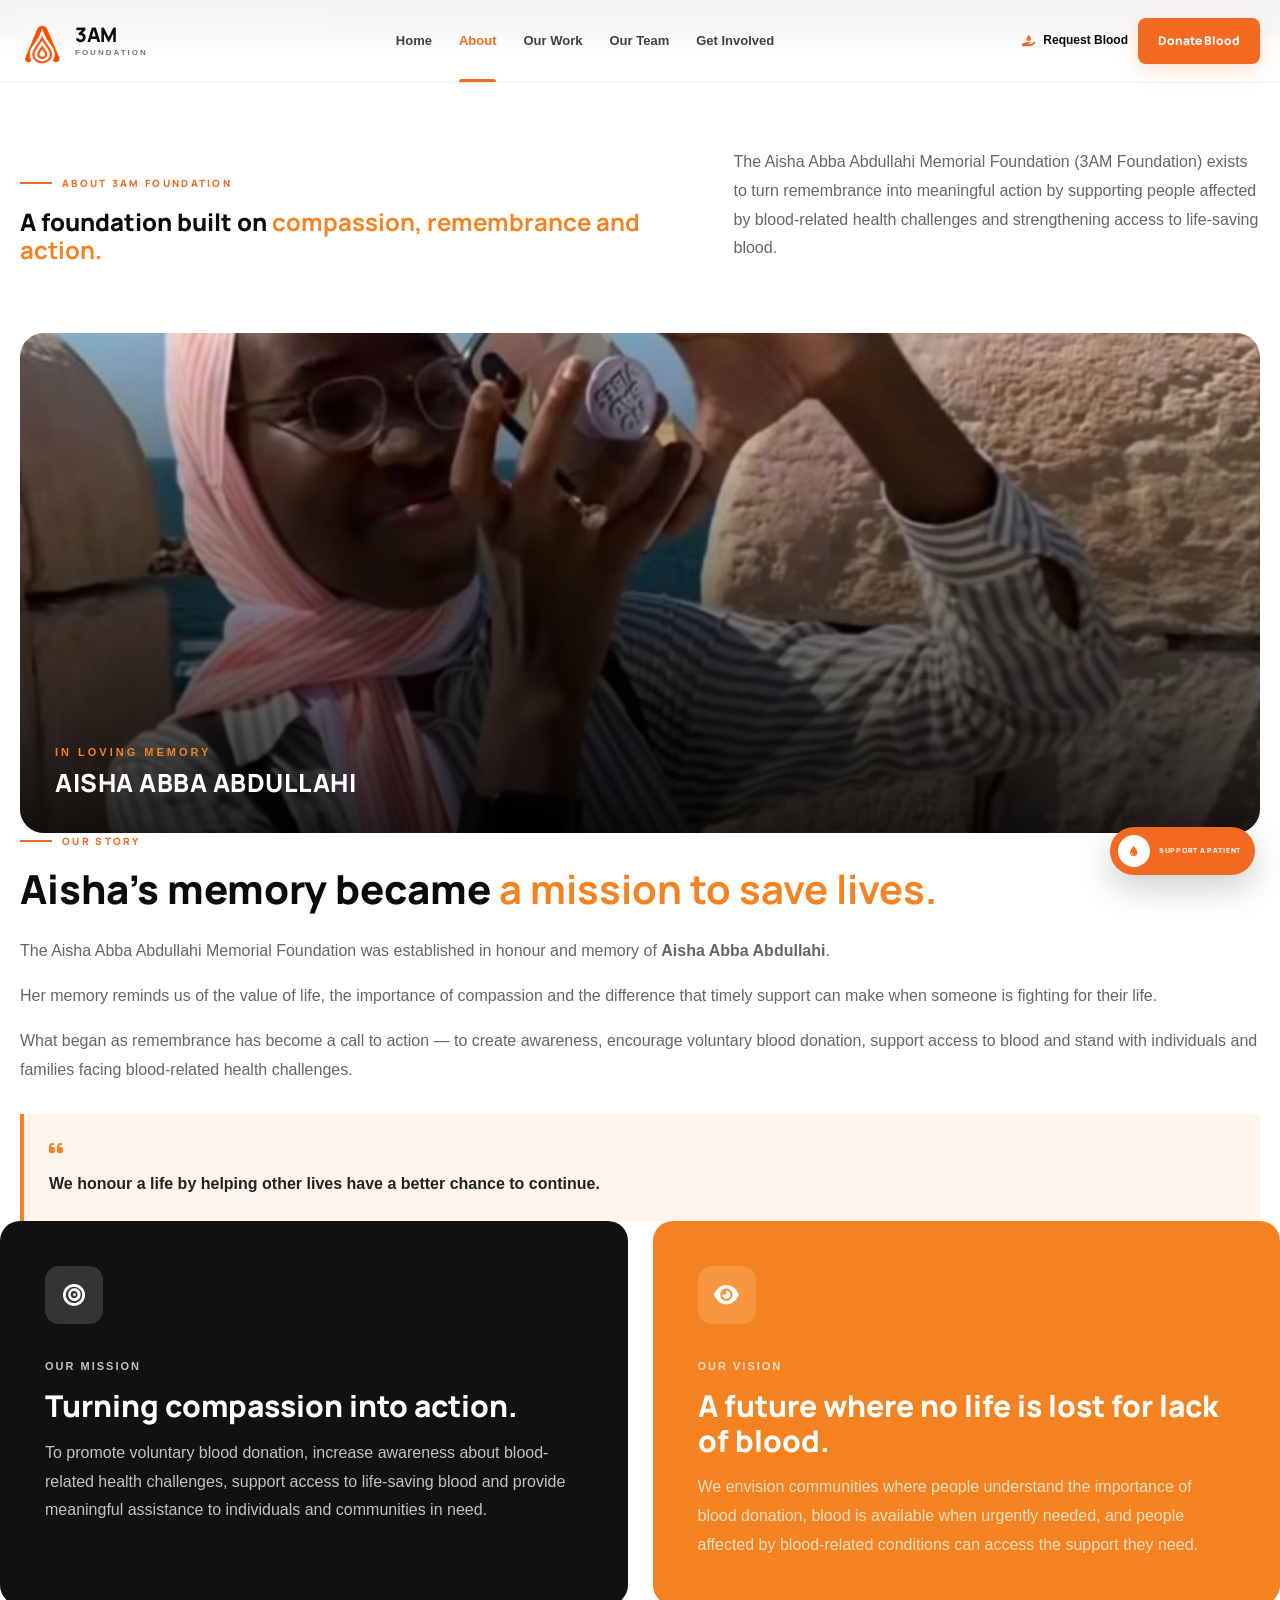
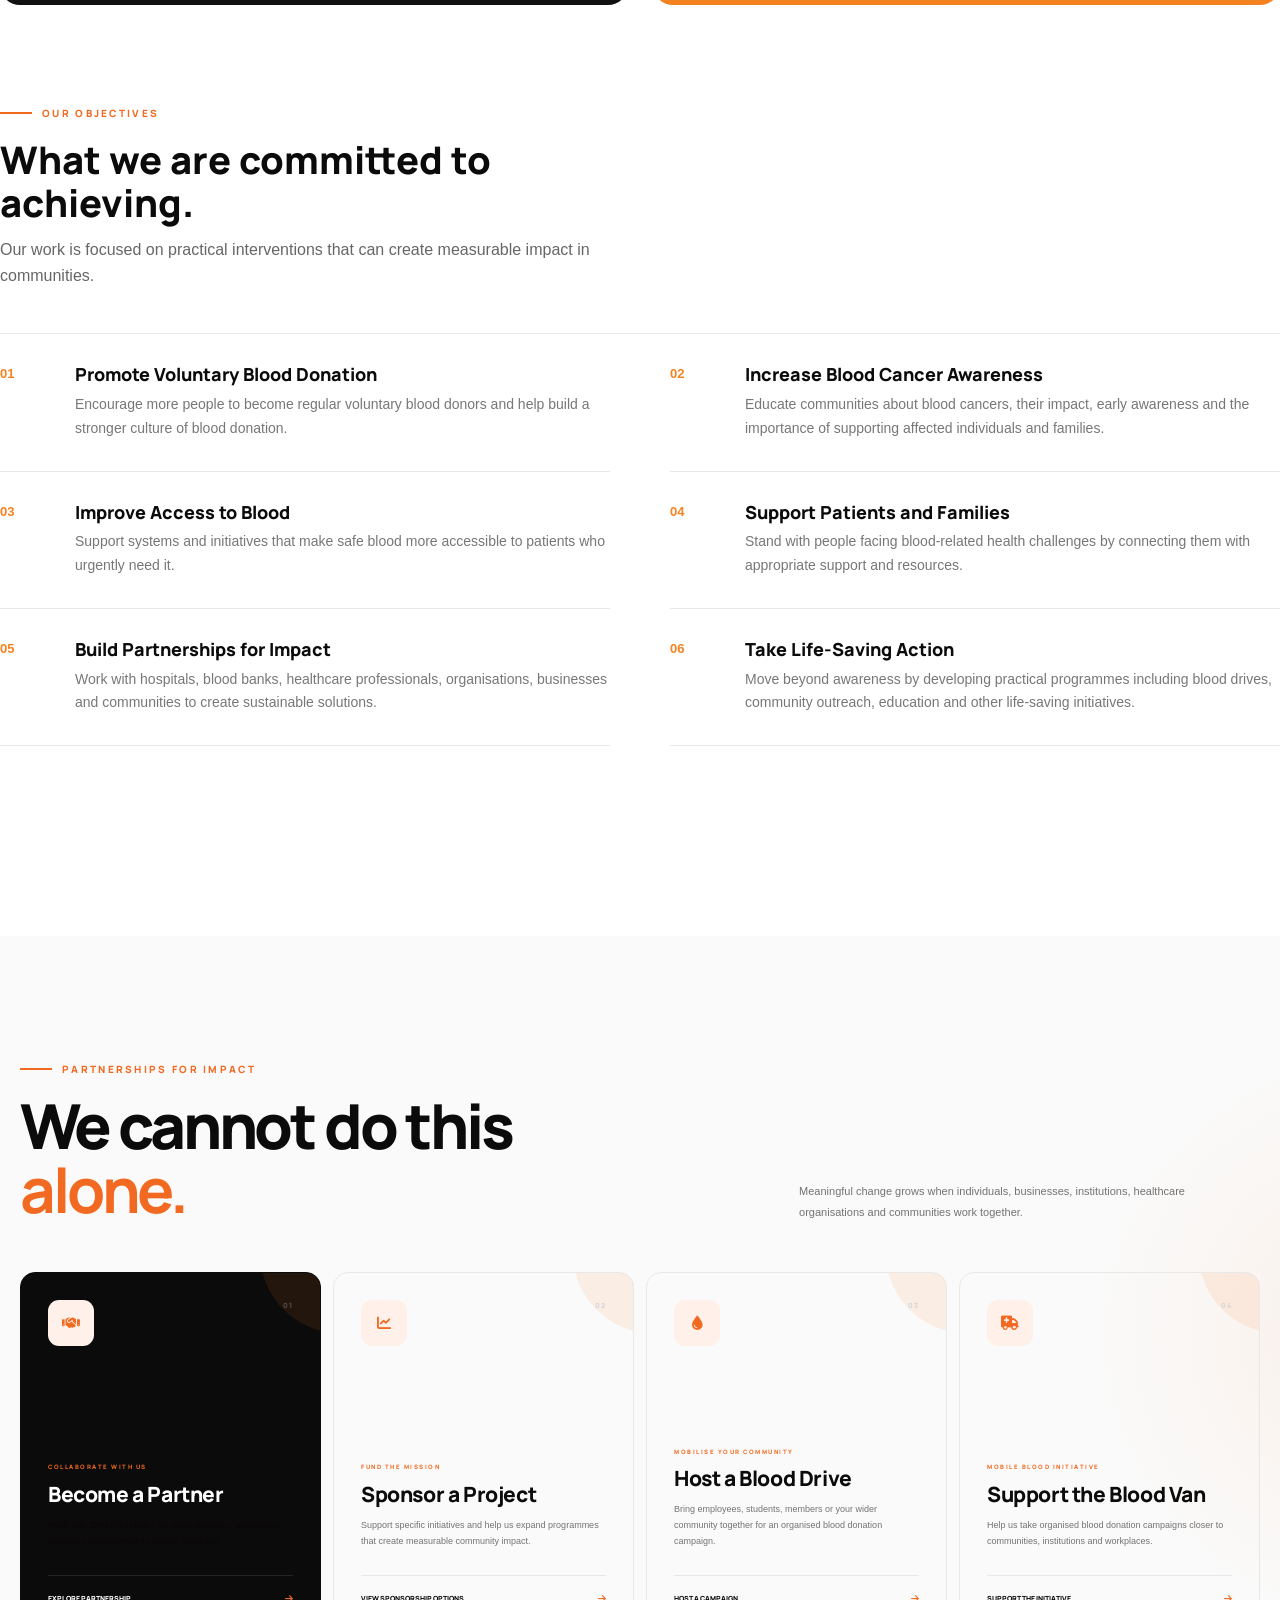
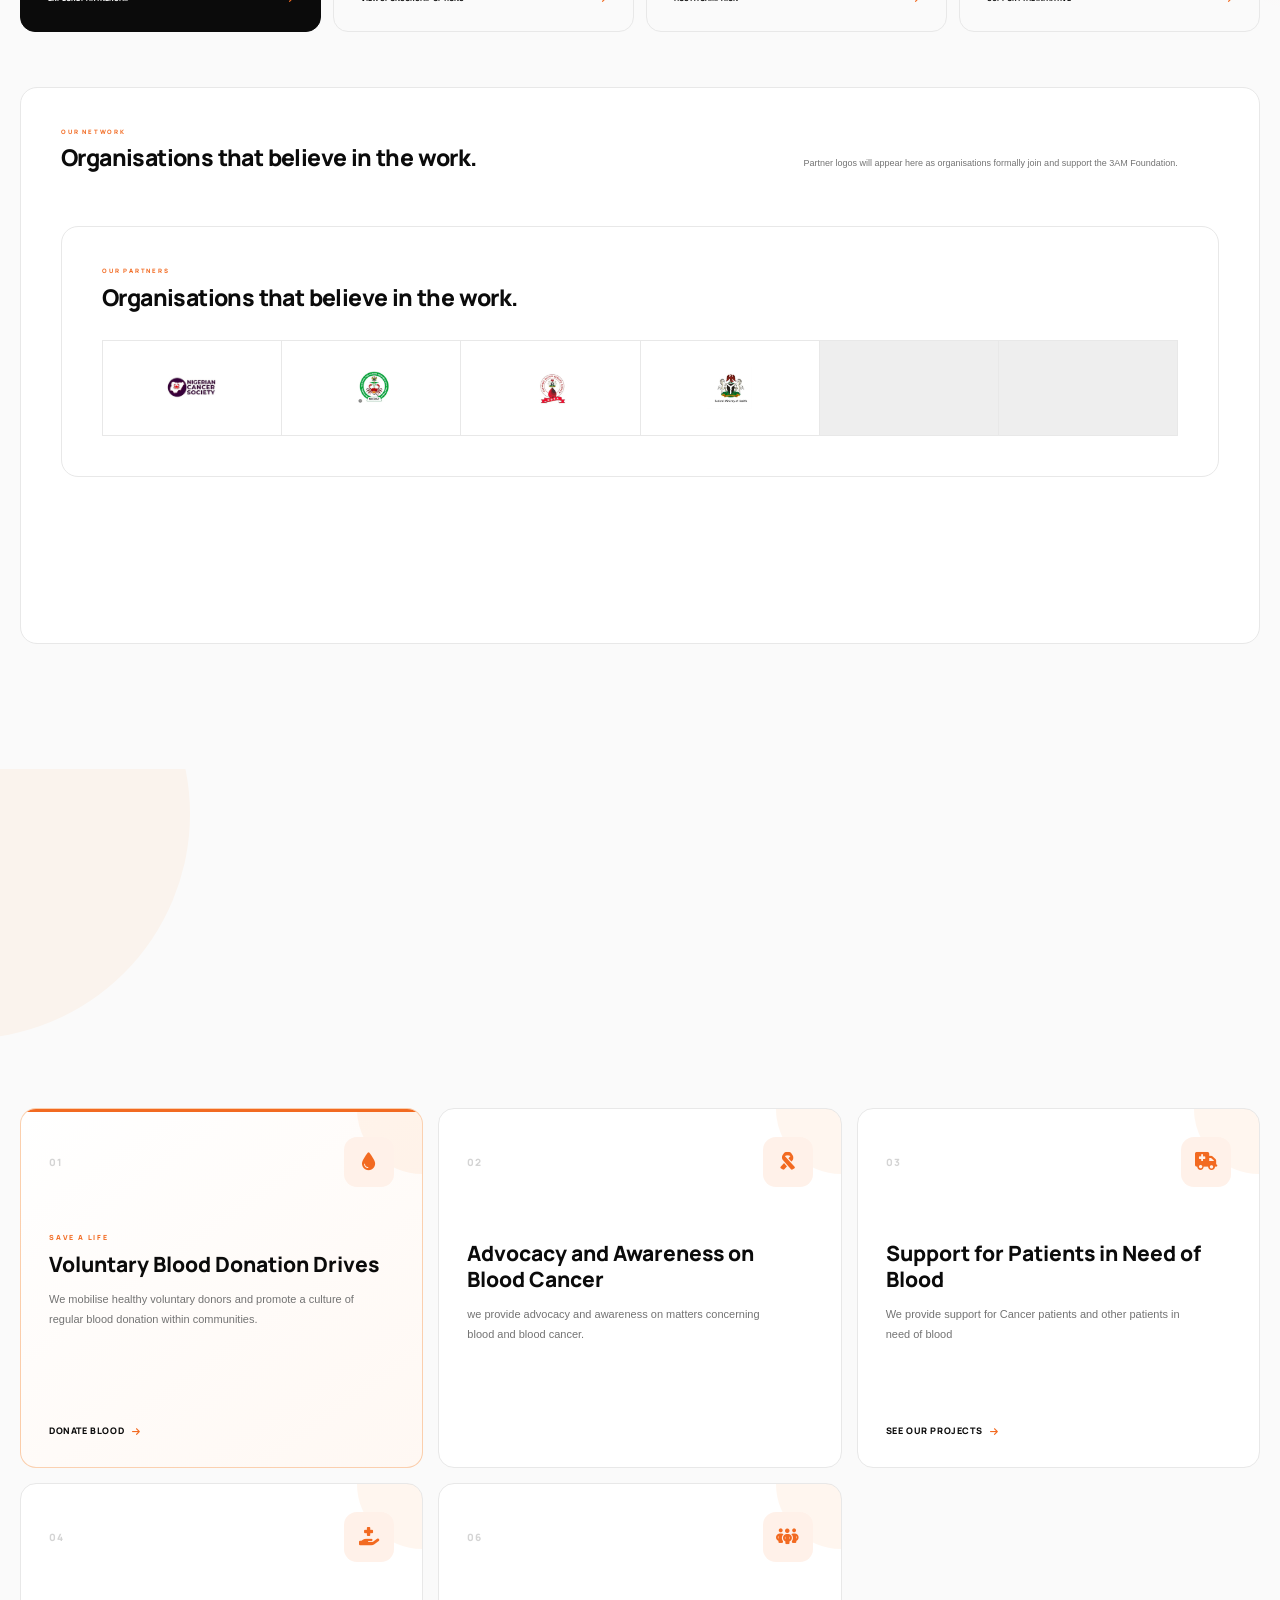
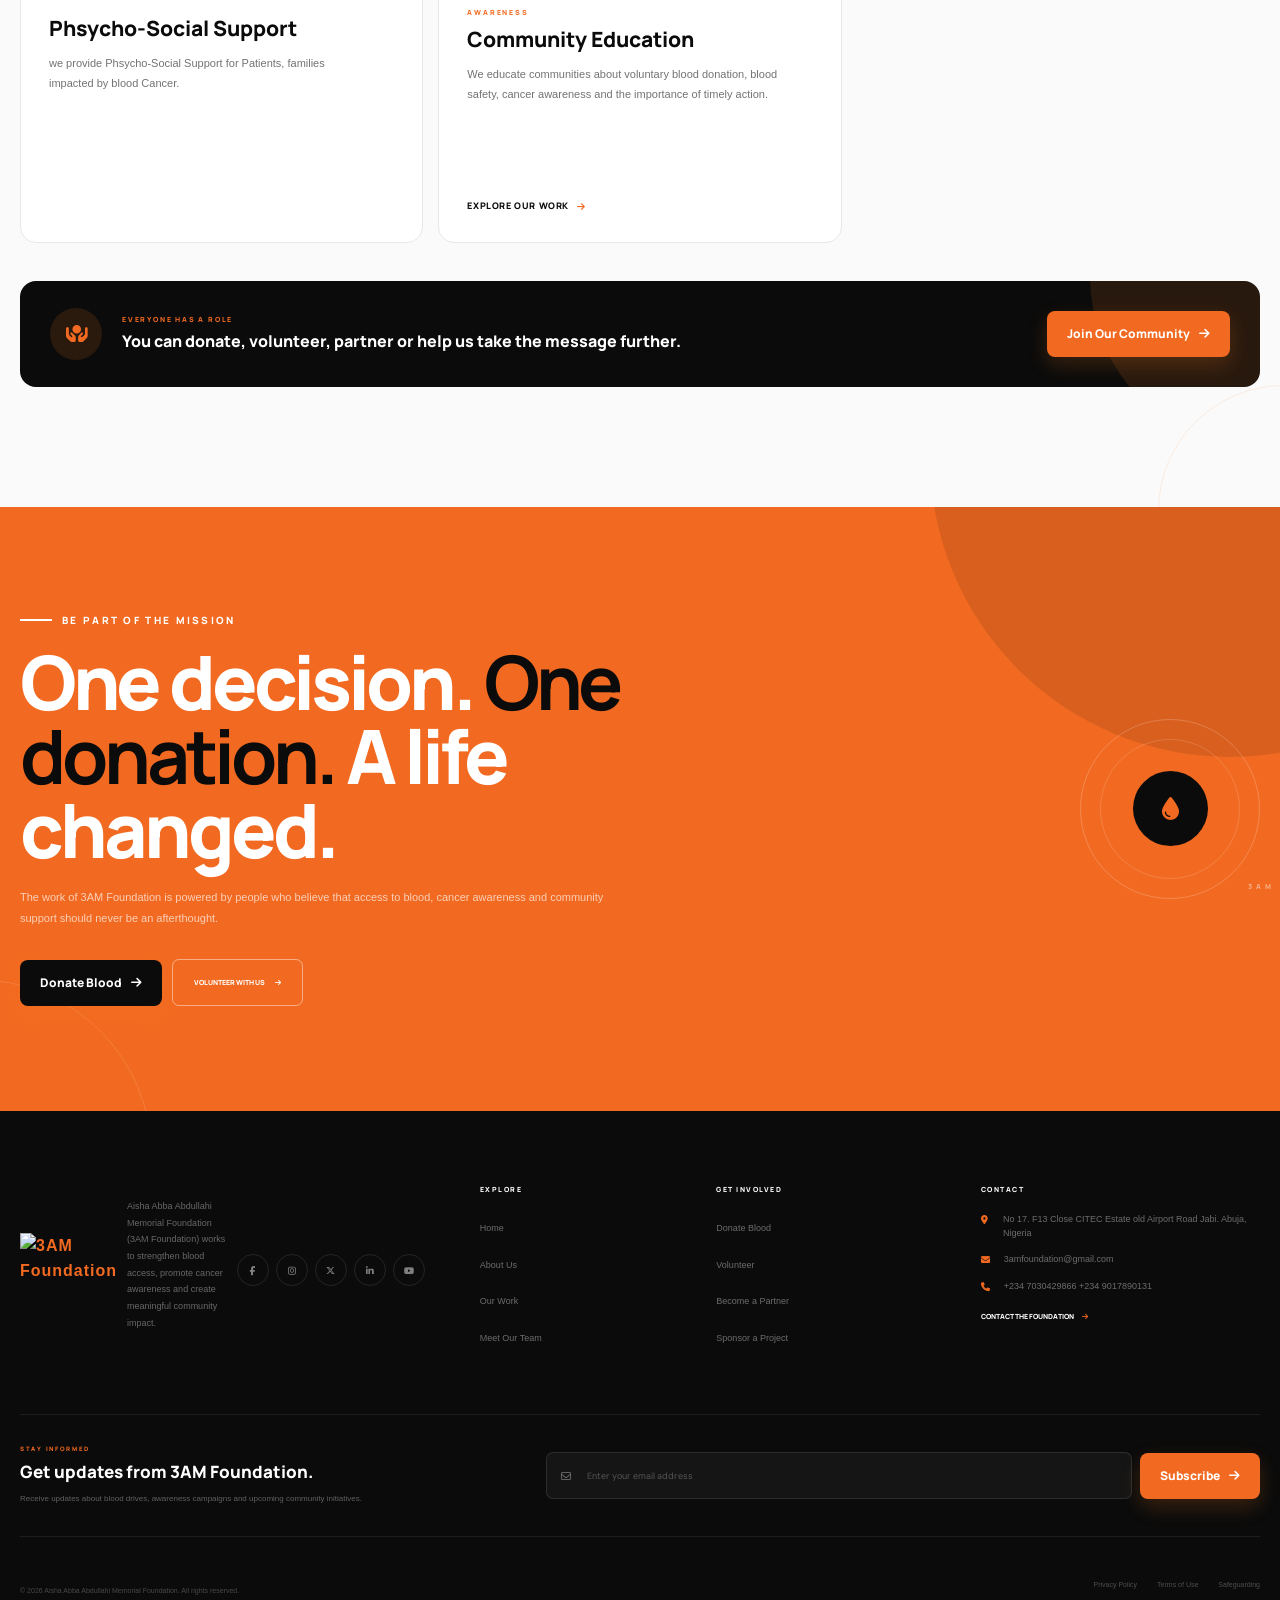
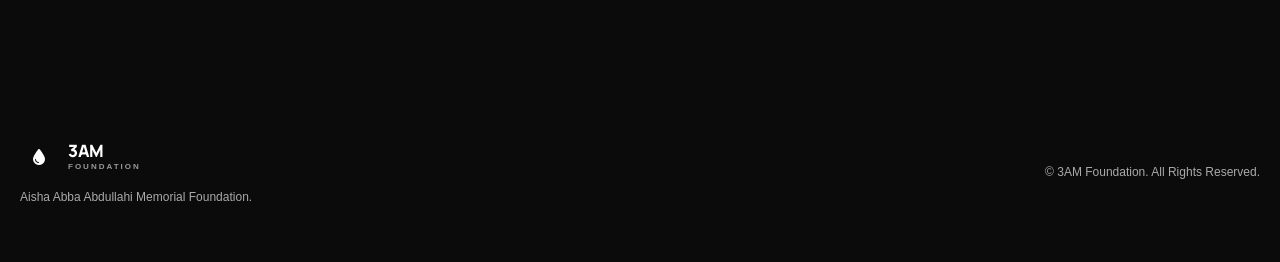
==== commit e6cc2666: "Add files via upload" ====
--- a/about.html
+++ b/about.html
@@ -182,6 +182,13 @@
                         <a href="team.html"
                             class="nav-link">
                             Our Team
+                        </a>
+                    </li>
+
+                    <li>
+                        <a href="getinvolved.html"
+                            class="nav-link">
+                            Get Involved
                         </a>
                     </li>
 
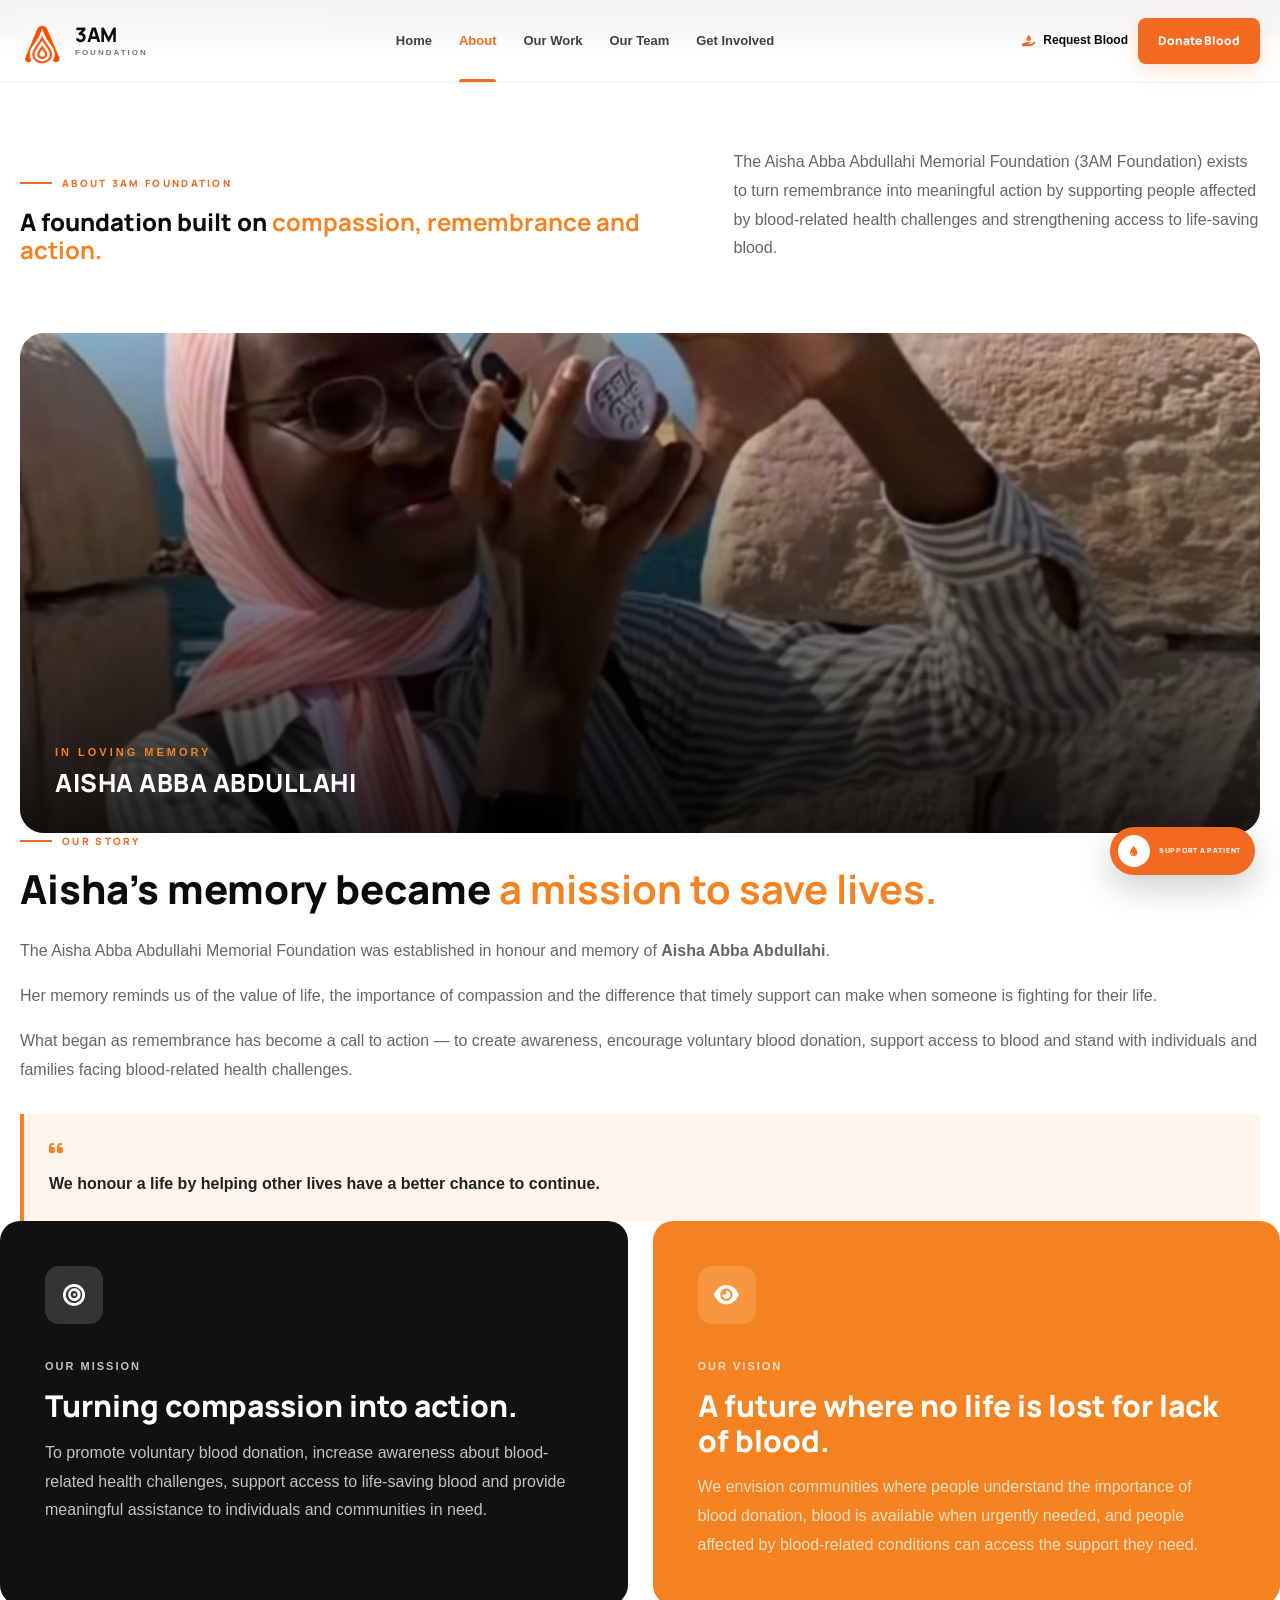
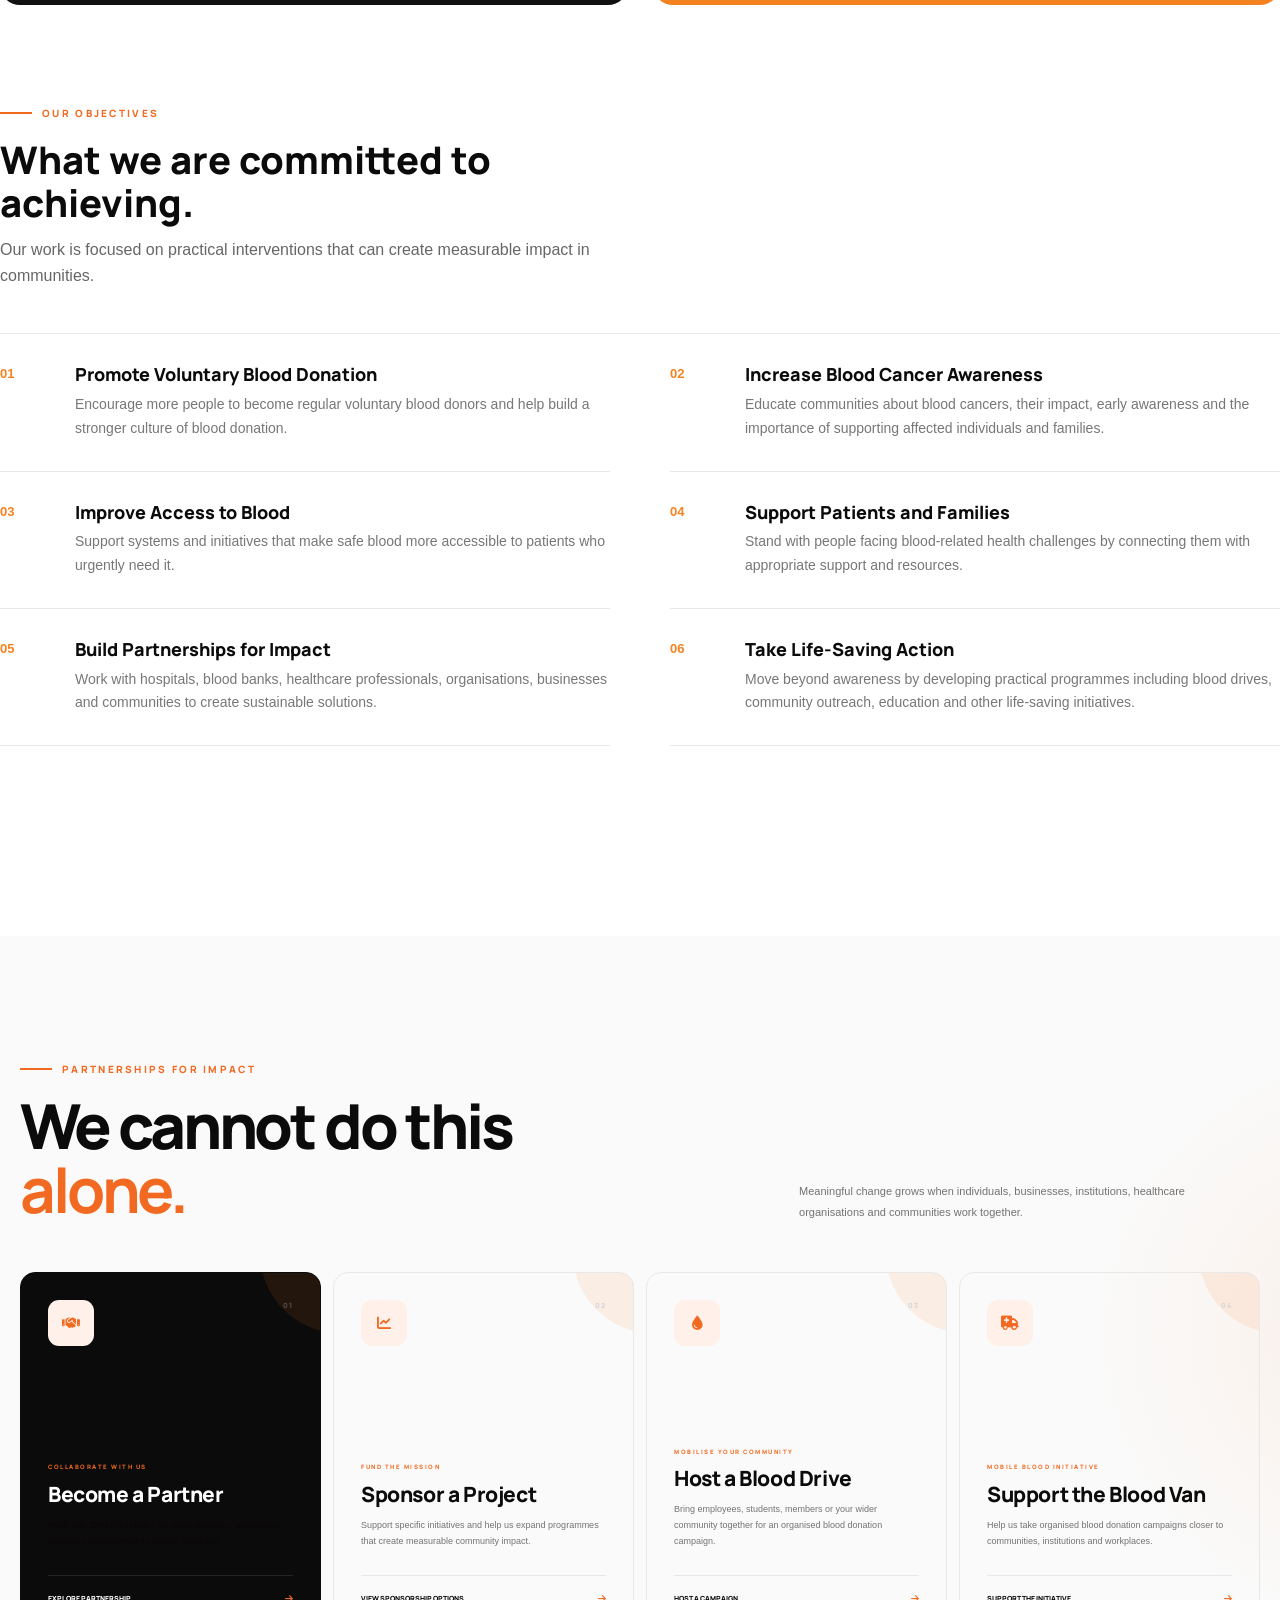
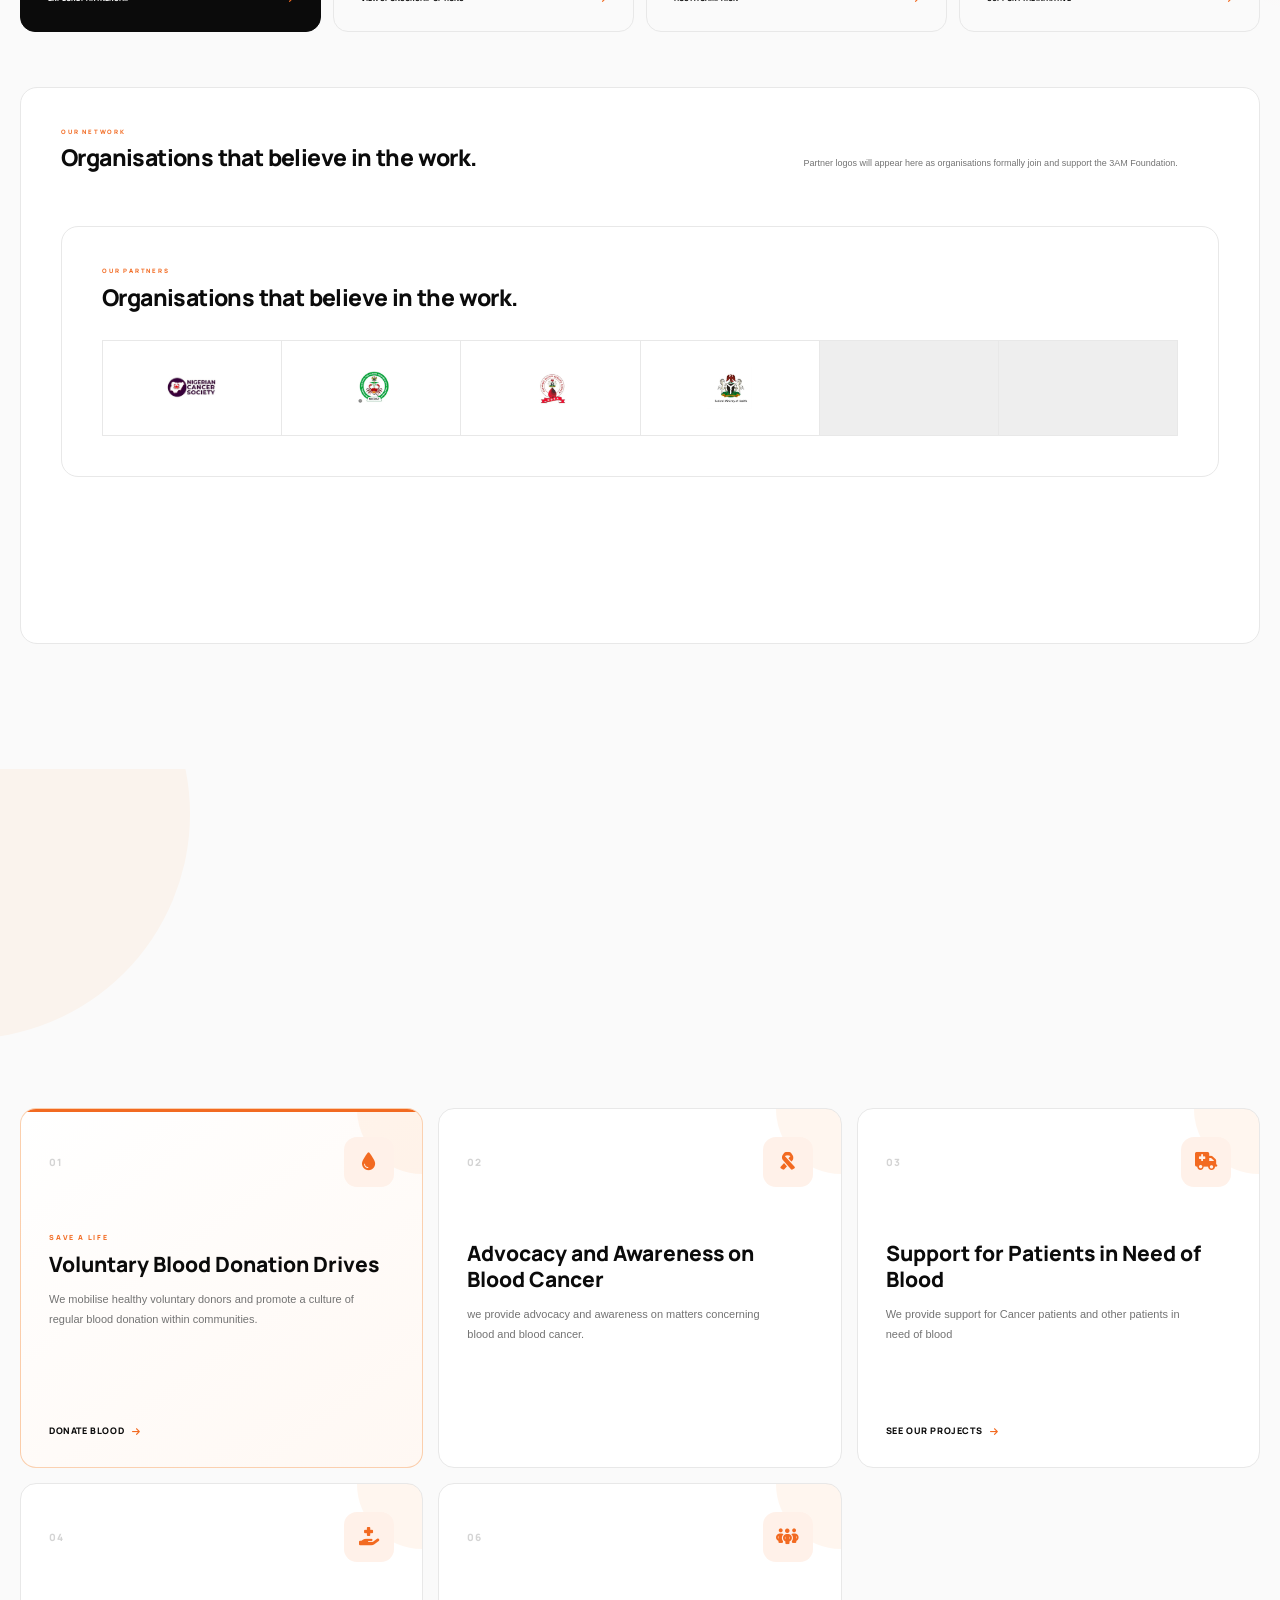
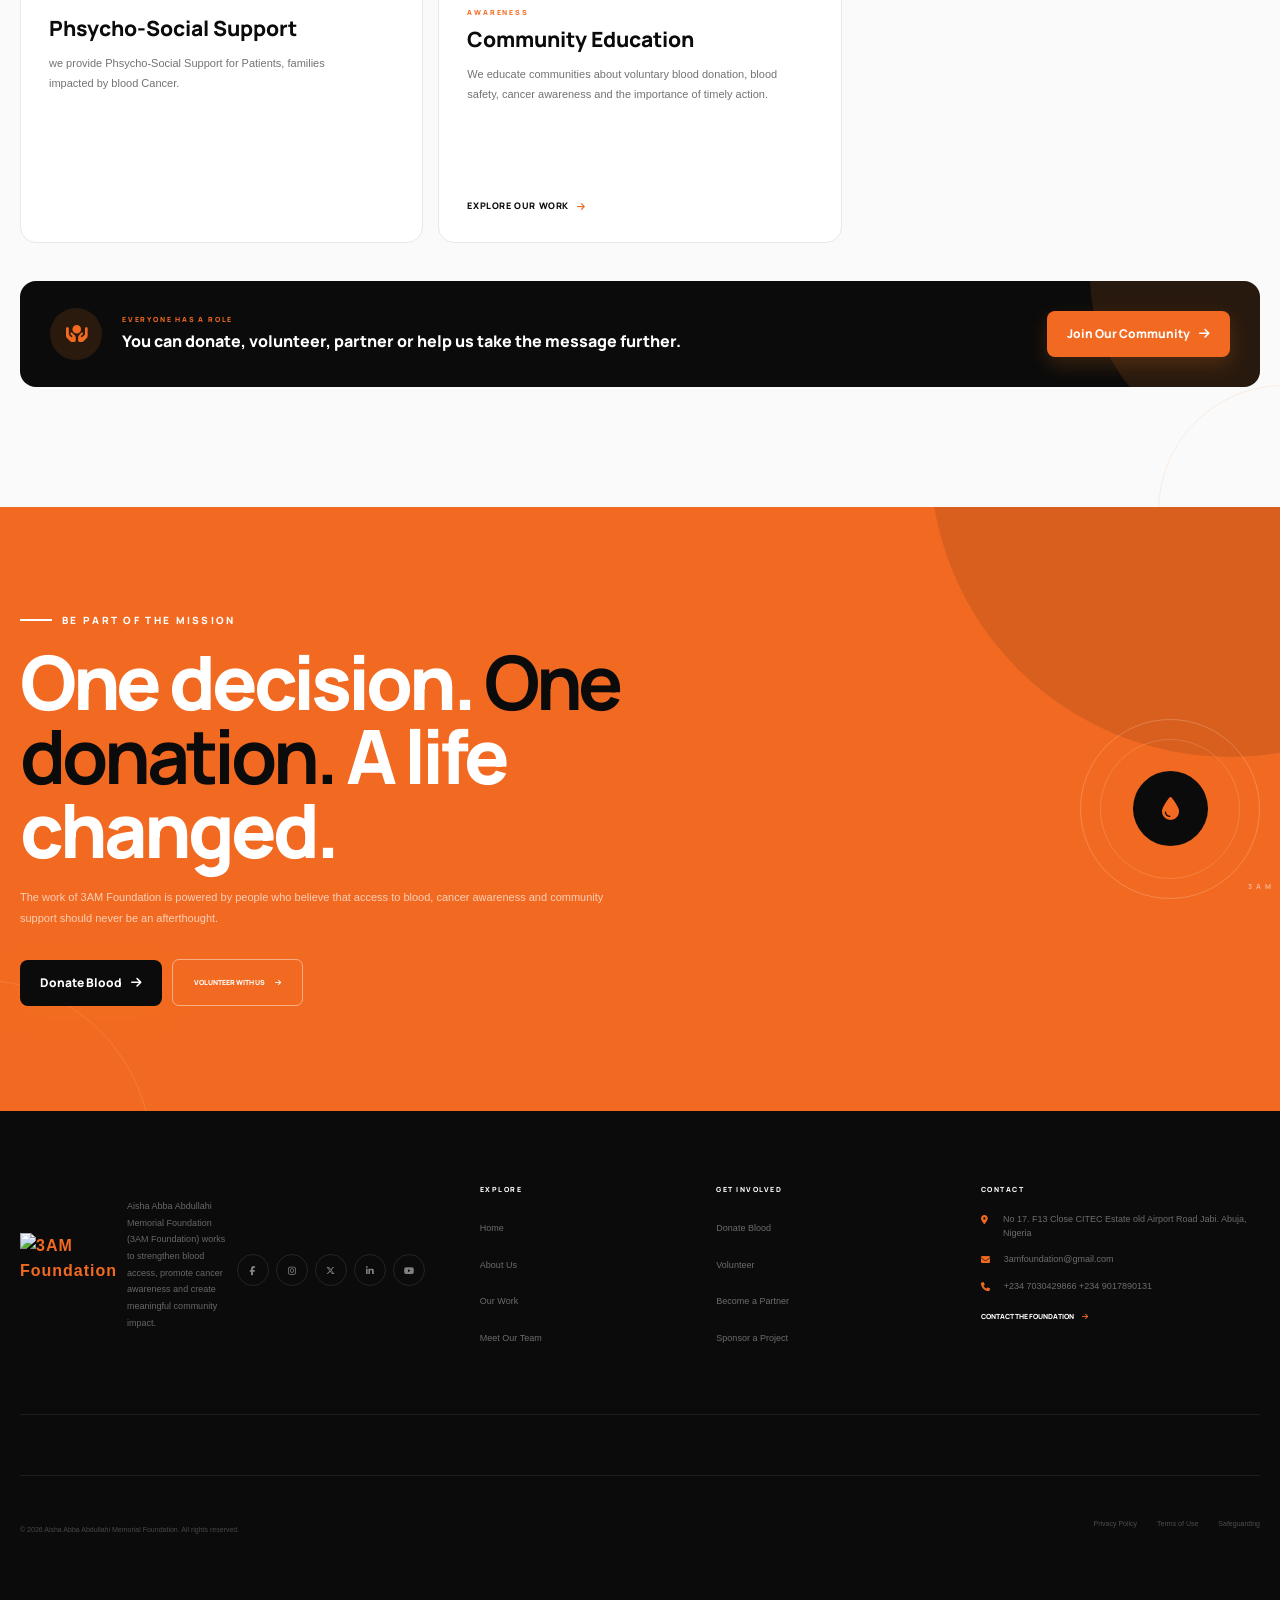
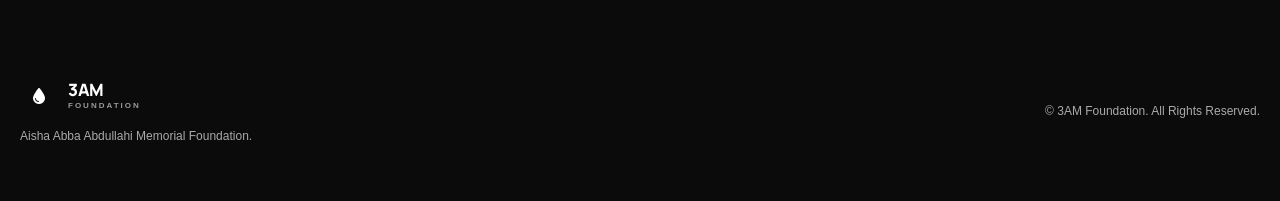
==== commit c0cd695c: "Add files via upload" ====
--- a/about.html
+++ b/about.html
@@ -1954,62 +1954,7 @@
 
         <div class="footer-updates">
 
-            <div class="footer-updates-content">
-
-                <span>
-                    STAY INFORMED
-                </span>
-
-
-                <h3>
-                    Get updates from 3AM Foundation.
-                </h3>
-
-
-                <p>
-
-                    Receive updates about blood drives,
-                    awareness campaigns and upcoming
-                    community initiatives.
-
-                </p>
-
-            </div>
-
-
-            <form
-                class="footer-subscribe-form"
-                id="footerSubscribeForm"
-            >
-
-                <div class="footer-input-wrap">
-
-                    <i class="fa-regular fa-envelope"></i>
-
-                    <input
-                        type="email"
-                        name="email"
-                        placeholder="Enter your email address"
-                        autocomplete="email"
-                        required
-                    >
-
-                </div>
-
-
-                <button
-                    type="submit"
-                    class="btn btn-orange"
-                >
-
-                    Subscribe
-
-                    <i class="fa-solid fa-arrow-right"></i>
-
-                </button>
-
-            </form>
-
+           <script async data-uid="9828cfd21d" src="https://3amfoundation.kit.com/9828cfd21d/index.js"></script>
         </div>
 
 
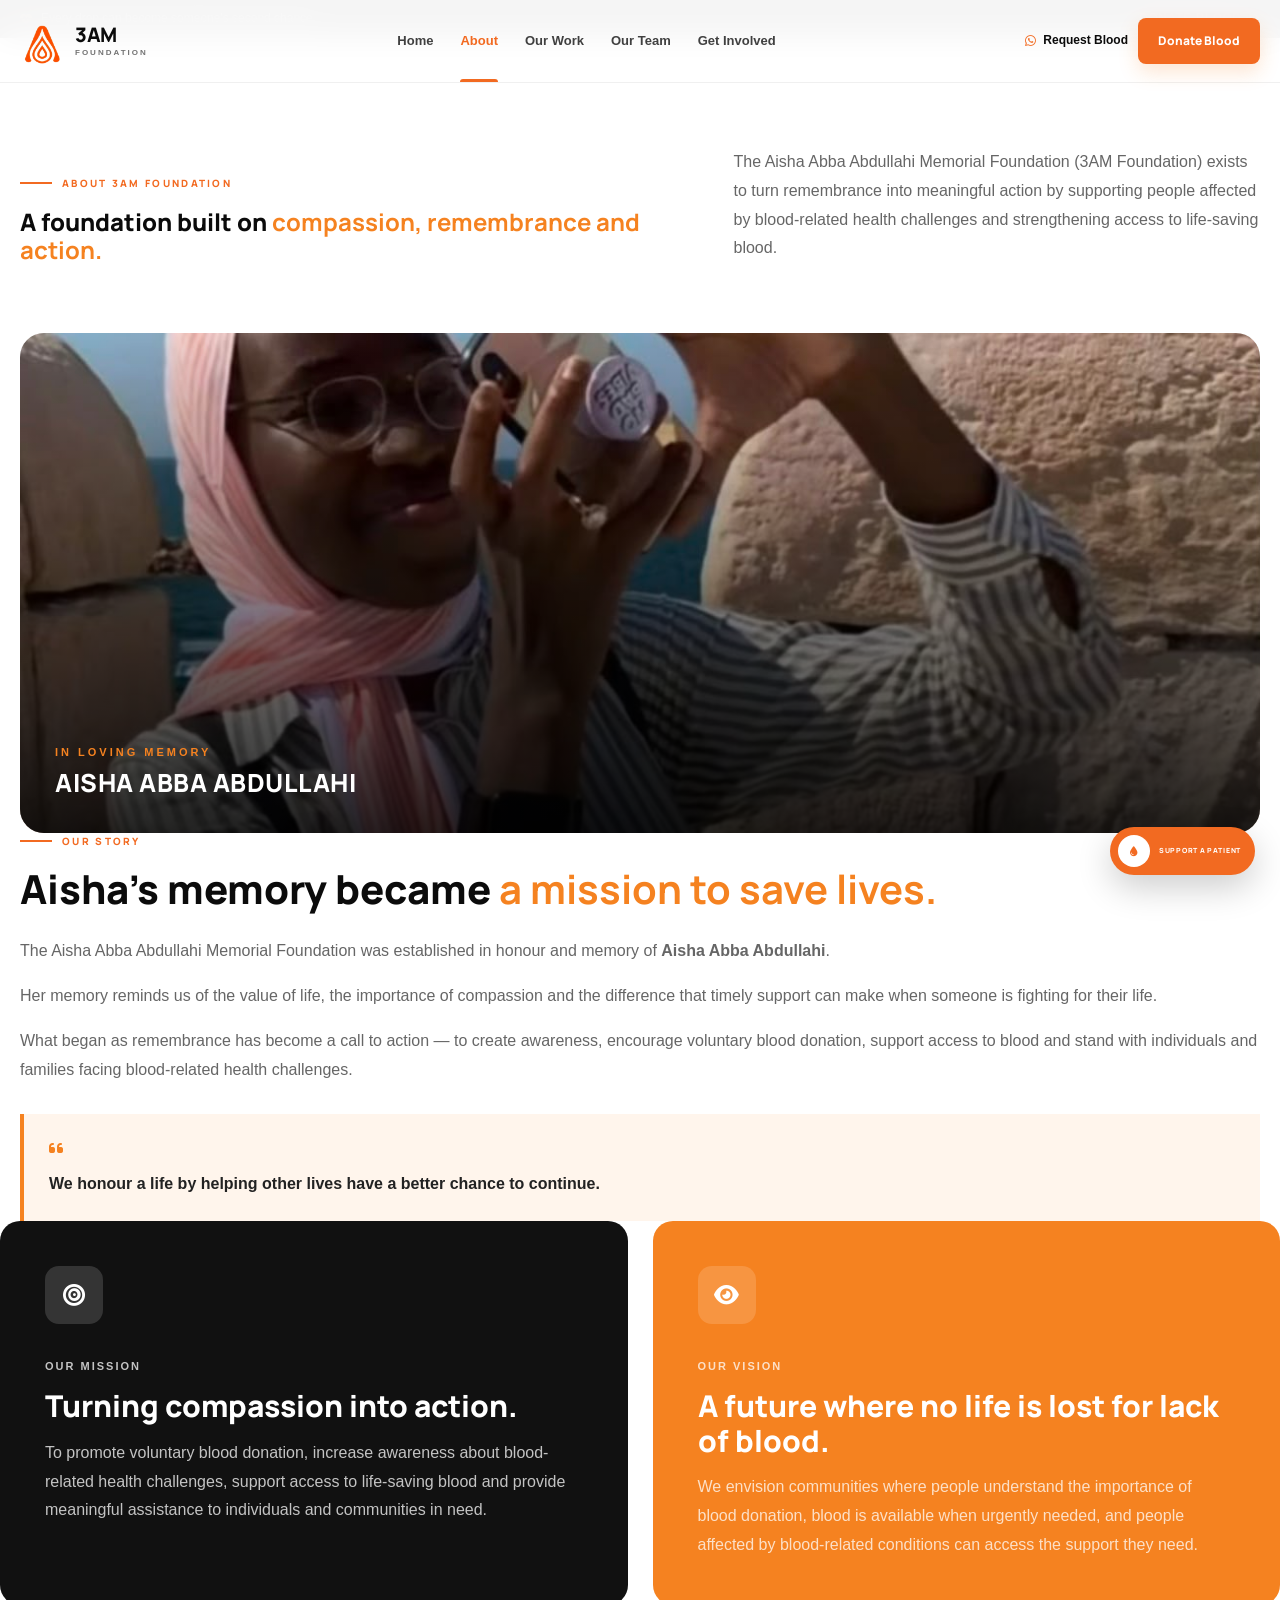
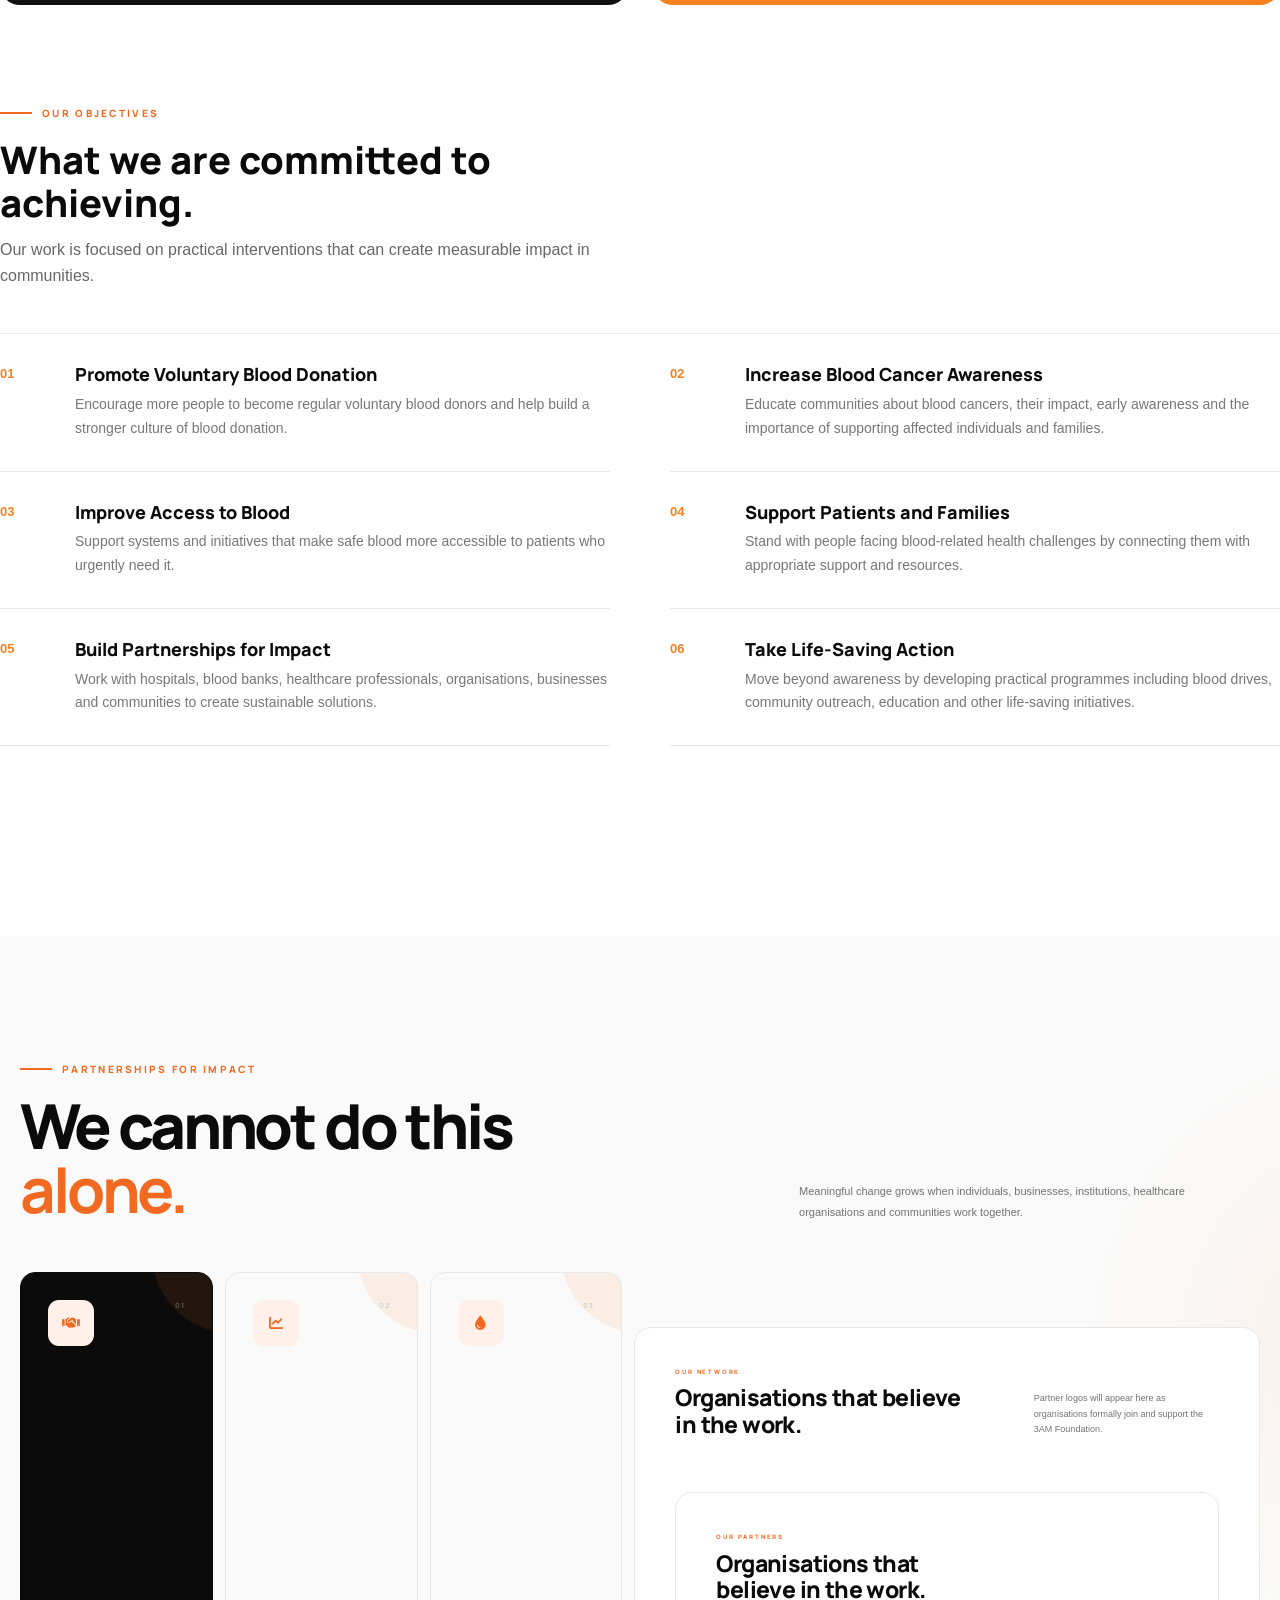
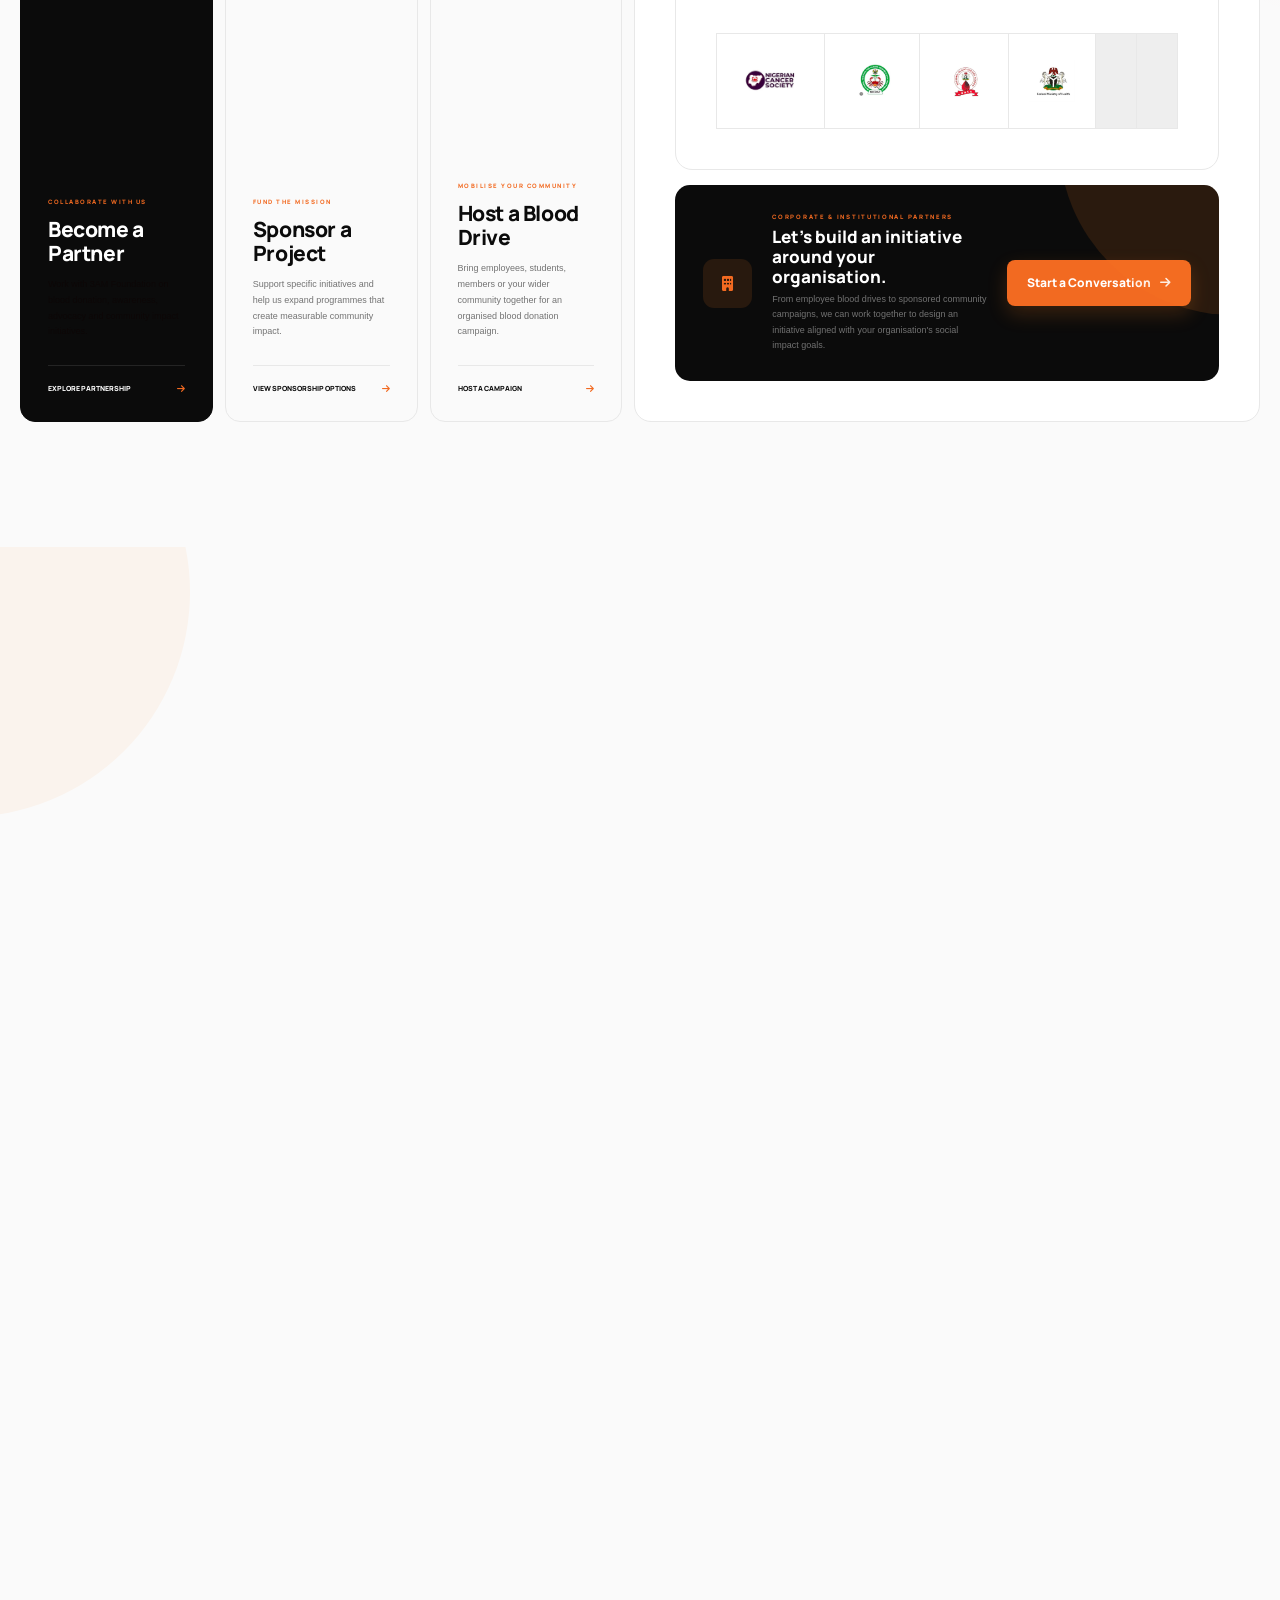
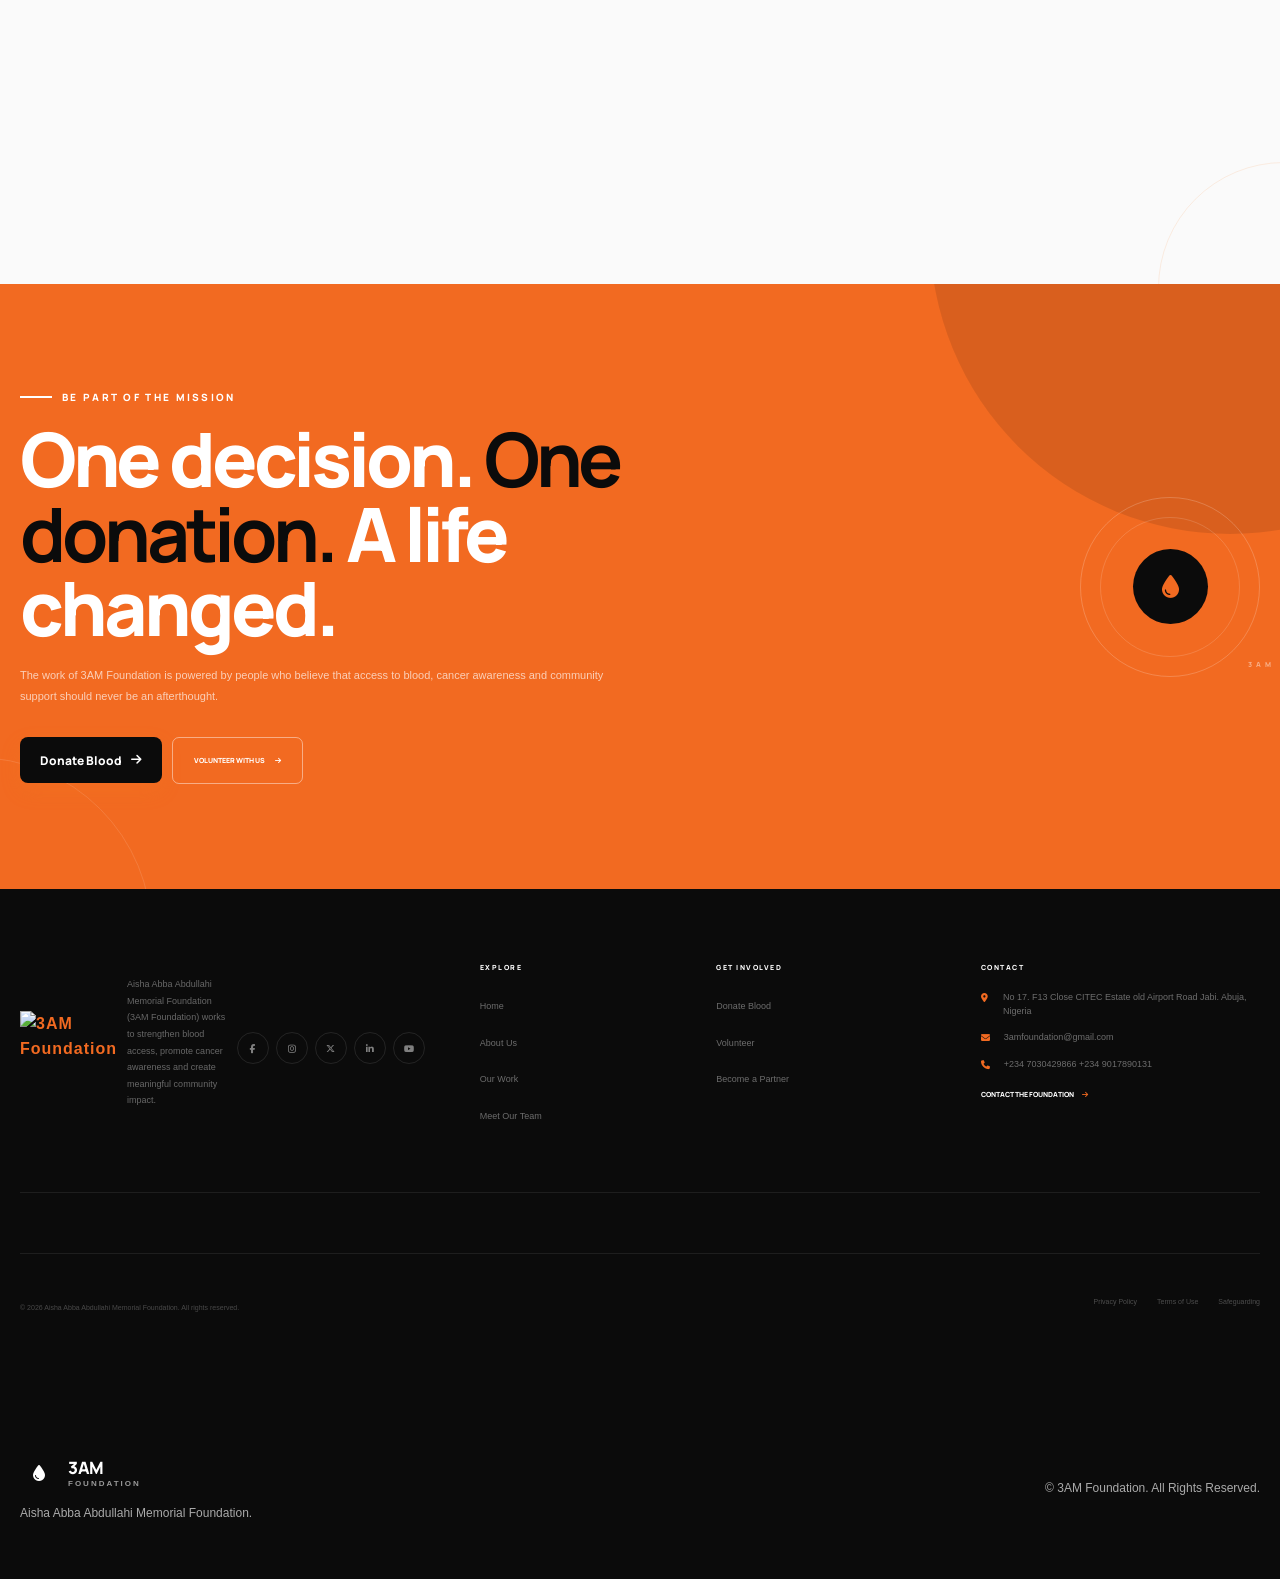
==== commit 6290274a: "Add files via upload" ====
--- a/about.html
+++ b/about.html
@@ -203,14 +203,16 @@
 
             <div class="nav-actions">
 
-                <a href="request-blood.html"
-                    class="nav-request">
-
-                    <i class="fa-solid fa-hand-holding-droplet"></i>
-
-                    Request Blood
-
-                </a>
+               <a href="https://wa.me/2347030429866?text=Hello%203AM%20Foundation,%20I%20would%20like%20to%20request%20blood.%20Please%20how%20can%20I%20get%20assistance%3F"
+   class="nav-request"
+   target="_blank"
+   rel="noopener noreferrer">
+
+    <i class="fa-brands fa-whatsapp"></i>
+
+    Request Blood
+
+</a>
 
 
                 <a href="donateblood.html"
@@ -816,7 +818,7 @@
             ================================================== -->
 
             <a
-                href="sponsors.html"
+                href="getinvolved.html"
                 class="partnership-card reveal"
             >
 
@@ -879,7 +881,7 @@
             ================================================== -->
 
             <a
-                href="partners.html#blood-drive"
+                href="hostblooddrive.html"
                 class="partnership-card reveal"
             >
 
@@ -941,7 +943,7 @@
                  SUPPORT THE VAN
             ================================================== -->
 
-            <a
+            <!-- <a
                 href="sponsors.html#blood-donation-van"
                 class="partnership-card reveal"
             >
@@ -1000,7 +1002,7 @@
 
         </div>
 
-
+ -->
 
         <!-- ==================================================
              PARTNER LOGOS
@@ -1468,16 +1470,16 @@
                 </div>
 
 
-                <!-- <a
-                    href="request-blood.html"
-                    class="service-link"
-                >
-
-                    Request Blood
-
-                    <i class="fa-solid fa-arrow-right"></i>
-
-                </a> -->
+                <a href="https://wa.me/2347030429866?text=Hello%203AM%20Foundation,%20I%20would%20like%20to%20request%20blood.%20Please%20how%20can%20I%20get%20assistance%3F"
+   class="nav-request"
+   target="_blank"
+   rel="noopener noreferrer">
+
+    <i class="fa-brands fa-whatsapp"></i>
+
+    Request Blood
+
+</a>
 
             </article>
 
@@ -1578,7 +1580,7 @@
 
 
             <a
-                href="volunteer.html"
+                href="https://docs.google.com/forms/d/e/1FAIpQLSddK73RfBaNjS3_i4zn3b7RZe8CpChj0S3FUbEvh0quCpxQtQ/viewform"
                 class="btn btn-orange"
             >
 
@@ -1652,7 +1654,7 @@
 
 
                     <a
-                        href="volunteer.html"
+                        href="https://docs.google.com/forms/d/e/1FAIpQLSddK73RfBaNjS3_i4zn3b7RZe8CpChj0S3FUbEvh0quCpxQtQ/viewform"
                         class="btn btn-outline-light"
                     >
 
@@ -1855,7 +1857,7 @@
 
 
                     <li>
-                        <a href="volunteer.html">
+                        <a href="https://docs.google.com/forms/d/e/1FAIpQLSddK73RfBaNjS3_i4zn3b7RZe8CpChj0S3FUbEvh0quCpxQtQ/viewform">
                             Volunteer
                         </a>
                     </li>
@@ -1866,11 +1868,7 @@
                         </a>
                     </li>
 
-                    <li>
-                        <a href="sponsors.html">
-                            Sponsor a Project
-                        </a>
-                    </li>
+                   
 
                  
 
@@ -2062,15 +2060,16 @@
     </a>
 
 
-    <a href="request-blood.html">
-
-        <i class="fa-solid fa-hand-holding-medical"></i>
-
-        <span>
-            Request Blood
-        </span>
-
-    </a>
+     <a href="https://wa.me/2347030429866?text=Hello%203AM%20Foundation,%20I%20would%20like%20to%20request%20blood.%20Please%20how%20can%20I%20get%20assistance%3F"
+   class="nav-request"
+   target="_blank"
+   rel="noopener noreferrer">
+
+    <i class="fa-brands fa-whatsapp"></i>
+
+    Request Blood
+
+</a>>
 
 
     <a href="supportblood.html">
